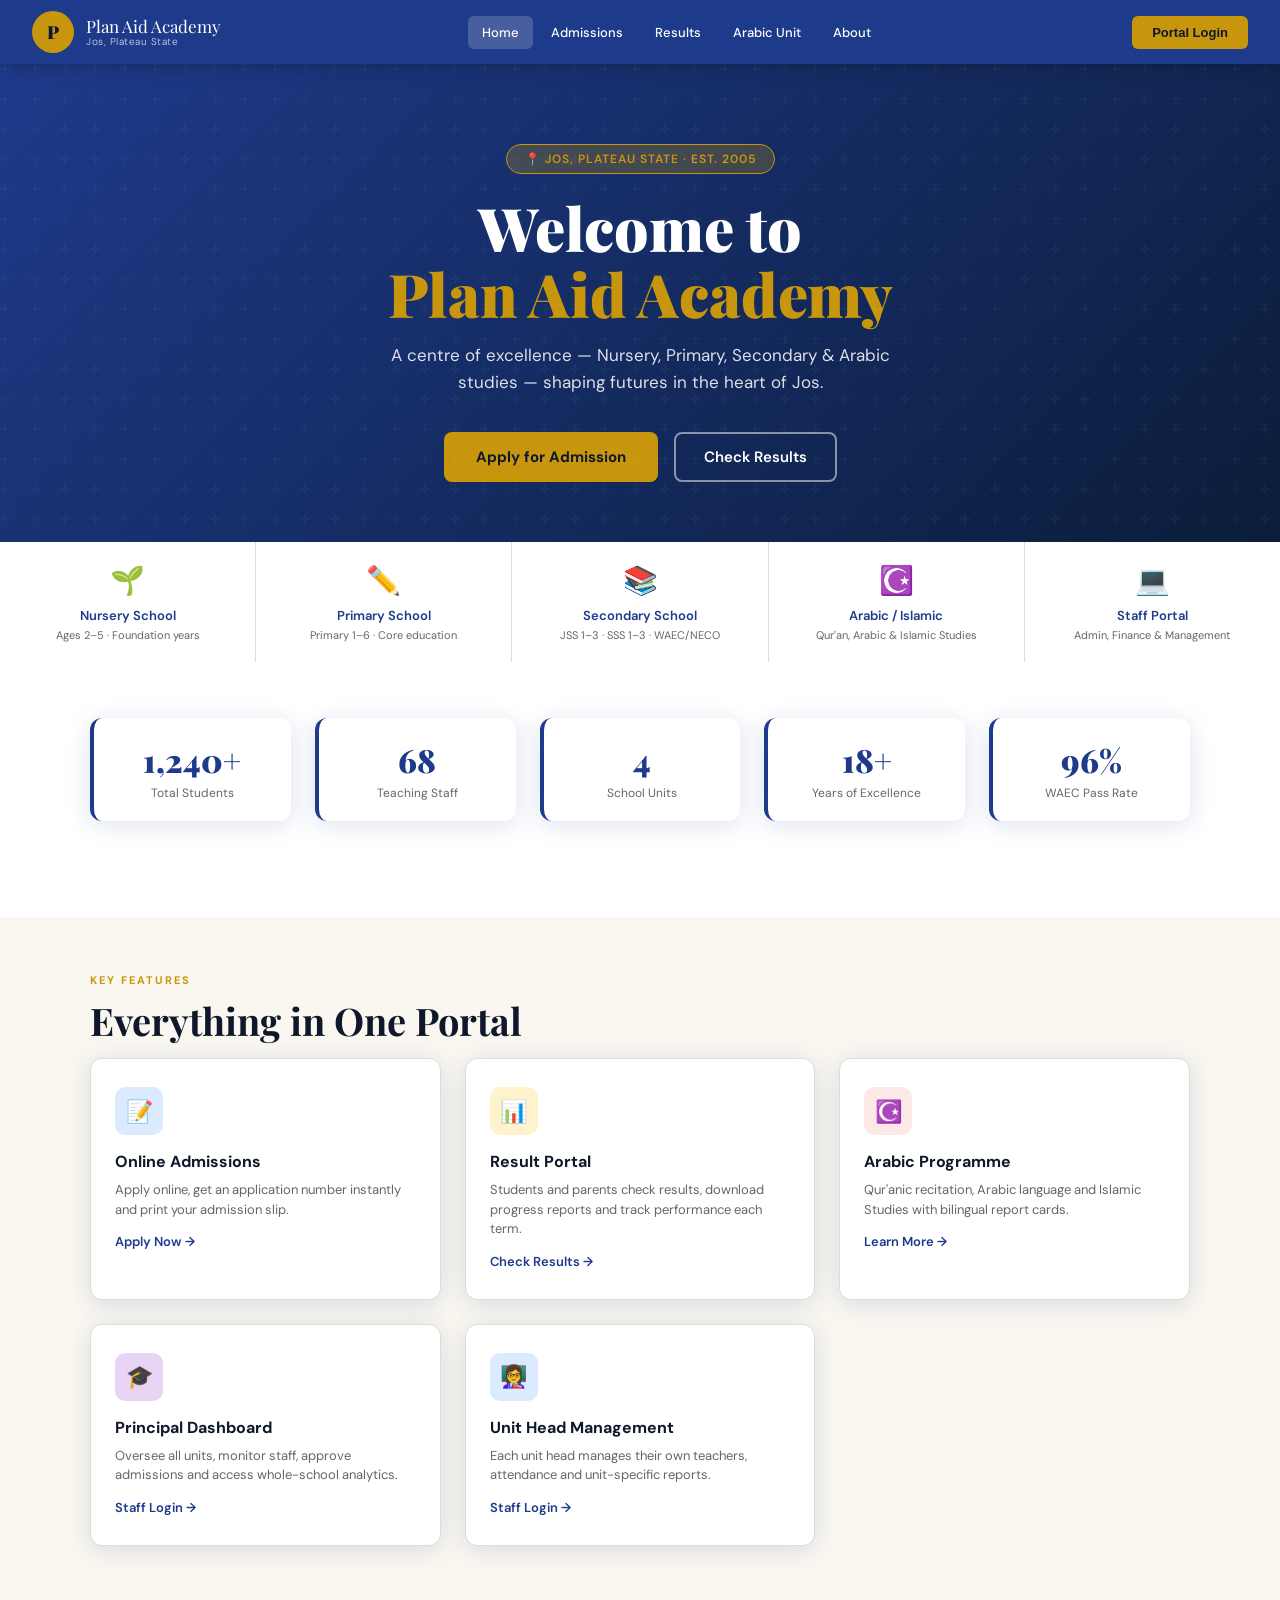
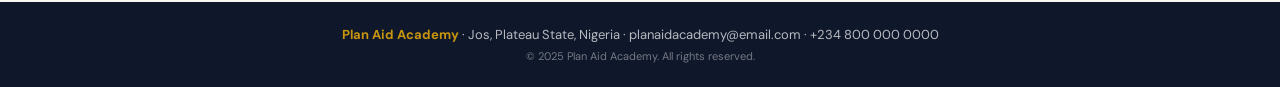
==== index.html @ 55d205e2 "Update green color scheme to navy blue palette and add HTML versions of index and registration pages" ====
<!DOCTYPE html>
<html lang="en">
<head>
<meta charset="UTF-8"/>
<meta name="viewport" content="width=device-width, initial-scale=1.0"/>
<title>Plan Aid Academy - Jos | School Management Portal</title>
<link href="https://fonts.googleapis.com/css2?family=Playfair+Display:wght@700;900&family=DM+Sans:wght@300;400;500;600&family=Amiri:wght@400;700&display=swap" rel="stylesheet"/>
<style>
  :root{--green:#1e3a8a;--gold:#c8960c;--cream:#faf7f0;--dark:#0f172a;--white:#fff;--red:#b03232;--blue:#1a3a5c;--light:#e0e7ff;--border:#d4e0d8;--shadow:0 4px 24px rgba(30,58,138,.15)}
  *{box-sizing:border-box;margin:0;padding:0}
  .hidden{display:none!important}
  body{font-family:'DM Sans',sans-serif;background:var(--cream);color:var(--dark);min-height:100vh}
  .page{display:none;min-height:100vh;animation:fadeIn .35s ease}
  .page.active{display:block}
  @keyframes fadeIn{from{opacity:0;transform:translateY(8px)}to{opacity:1;transform:translateY(0)}}
  nav{background:var(--green);color:#fff;display:flex;align-items:center;justify-content:space-between;padding:0 32px;height:64px;position:sticky;top:0;z-index:100;box-shadow:0 2px 16px rgba(0,0,0,.25)}
  .nav-brand{display:flex;align-items:center;gap:12px;cursor:pointer}
  .nav-logo{width:42px;height:42px;border-radius:50%;background:var(--gold);display:flex;align-items:center;justify-content:center;font-family:'Playfair Display',serif;font-weight:900;font-size:18px;color:var(--dark)}
  .nav-title{font-family:'Playfair Display',serif;font-size:17px;line-height:1.2}
  .nav-title small{display:block;font-family:'DM Sans',sans-serif;font-size:10px;font-weight:300;opacity:.8;letter-spacing:.5px}
  .nav-links{display:flex;gap:4px}
  .nav-links button{background:none;border:none;color:#fff;padding:8px 14px;border-radius:6px;cursor:pointer;font-family:'DM Sans',sans-serif;font-size:13px;font-weight:500;transition:background .2s}
  .nav-links button:hover,.nav-links button.active{background:rgba(255,255,255,.18)}
  .nav-right{display:flex;align-items:center;gap:12px}
  .btn-login{background:var(--gold);color:var(--dark);border:none;padding:9px 20px;border-radius:6px;font-weight:600;font-size:13px;cursor:pointer;transition:opacity .2s}
  .btn-login:hover{opacity:.85}
  .hero{background:linear-gradient(135deg,var(--green) 0%,#0b1d3a 100%);color:#fff;padding:80px 32px 60px;text-align:center;position:relative;overflow:hidden}
  .hero::before{content:'';position:absolute;inset:0;pointer-events:none;background:url("data:image/svg+xml,%3Csvg width='60' height='60' viewBox='0 0 60 60' xmlns='http://www.w3.org/2000/svg'%3E%3Cg fill='none'%3E%3Cg fill='%23ffffff' fill-opacity='0.03'%3E%3Cpath d='M36 34v-4h-2v4h-4v2h4v4h2v-4h4v-2h-4zm0-30V0h-2v4h-4v2h4v4h2V6h4V4h-4zM6 34v-4H4v4H0v2h4v4h2v-4h4v-2H6zM6 4V0H4v4H0v2h4v4h2V6h4V4H6z'/%3E%3C/g%3E%3C/g%3E%3C/svg%3E")}
  .hero-badge{display:inline-block;background:rgba(200,150,12,.25);border:1px solid var(--gold);color:var(--gold);padding:6px 18px;border-radius:20px;font-size:12px;font-weight:600;letter-spacing:1px;text-transform:uppercase;margin-bottom:20px}
  .hero h1{font-family:'Playfair Display',serif;font-size:clamp(32px,5vw,60px);font-weight:900;line-height:1.1;margin-bottom:16px}
  .hero h1 span{color:var(--gold)}
  .hero p{font-size:17px;opacity:.85;max-width:560px;margin:0 auto 36px;line-height:1.6}
  .hero-btns{display:flex;gap:16px;justify-content:center;flex-wrap:wrap}
  .btn-primary{background:var(--gold);color:var(--dark);border:none;padding:14px 32px;border-radius:8px;font-weight:700;font-size:15px;cursor:pointer;transition:all .2s;font-family:'DM Sans',sans-serif}
  .btn-primary:hover{background:#e0a80e;transform:translateY(-2px)}
  .btn-outline{background:transparent;color:#fff;border:2px solid rgba(255,255,255,.5);padding:13px 28px;border-radius:8px;font-weight:600;font-size:15px;cursor:pointer;transition:all .2s;font-family:'DM Sans',sans-serif}
  .btn-outline:hover{border-color:#fff;background:rgba(255,255,255,.1)}
  .units-strip{display:flex;gap:0;overflow-x:auto}
  .unit-card{flex:1;min-width:160px;padding:20px 16px;text-align:center;border-right:1px solid var(--border);cursor:pointer;transition:background .2s;background:#fff}
  .unit-card:last-child{border-right:none}
  .unit-card:hover{background:var(--light)}
  .unit-icon{font-size:28px;margin-bottom:8px}
  .unit-card h4{font-size:13px;font-weight:600;color:var(--green)}
  .unit-card p{font-size:11px;color:#666;margin-top:4px}
  .section{padding:56px 32px}
  .section-alt{background:#fff}
  .container{max-width:1100px;margin:0 auto}
  .section-label{font-size:11px;font-weight:700;letter-spacing:2px;text-transform:uppercase;color:var(--gold);margin-bottom:8px}
  .section-title{font-family:'Playfair Display',serif;font-size:clamp(24px,3.5vw,38px);font-weight:700;color:var(--dark);margin-bottom:12px}
  .section-sub{font-size:15px;color:#555;max-width:560px;line-height:1.6;margin-bottom:36px}
  .cards-grid{display:grid;grid-template-columns:repeat(auto-fill,minmax(260px,1fr));gap:24px}
  .card{background:#fff;border-radius:12px;padding:28px 24px;box-shadow:var(--shadow);border:1px solid var(--border);transition:transform .2s,box-shadow .2s}
  .card:hover{transform:translateY(-4px);box-shadow:0 8px 32px rgba(26,92,56,.18)}
  .card-icon{width:48px;height:48px;border-radius:10px;display:flex;align-items:center;justify-content:center;font-size:22px;margin-bottom:16px}
  .card h3{font-size:16px;font-weight:700;color:var(--dark);margin-bottom:8px}
  .card p{font-size:13px;color:#666;line-height:1.5}
  .card-link{display:inline-block;margin-top:14px;font-size:13px;font-weight:600;color:var(--green);cursor:pointer}
  .card-link:hover{color:var(--gold)}
  .stats-row{display:flex;gap:24px;flex-wrap:wrap;margin-bottom:40px}
  .stat{flex:1;min-width:140px;background:#fff;border-radius:12px;padding:20px;box-shadow:var(--shadow);border-left:4px solid var(--green);text-align:center}
  .stat .val{font-family:'Playfair Display',serif;font-size:32px;font-weight:900;color:var(--green)}
  .stat .lbl{font-size:12px;color:#666;margin-top:4px}
  .form-page{max-width:700px;margin:0 auto;background:#fff;border-radius:16px;padding:40px;box-shadow:var(--shadow)}
  .form-page h2{font-family:'Playfair Display',serif;font-size:26px;margin-bottom:6px;color:var(--dark)}
  .form-page .sub{font-size:14px;color:#666;margin-bottom:28px}
  .form-row{display:grid;grid-template-columns:1fr 1fr;gap:16px;margin-bottom:0}
  .form-group{margin-bottom:16px}
  .form-group label{display:block;font-size:13px;font-weight:600;color:var(--dark);margin-bottom:6px}
  .form-group input,.form-group select,.form-group textarea{width:100%;padding:11px 14px;border:1.5px solid var(--border);border-radius:8px;font-family:'DM Sans',sans-serif;font-size:14px;color:var(--dark);transition:border-color .2s;background:var(--cream)}
  .form-group input:focus,.form-group select:focus,.form-group textarea:focus{outline:none;border-color:var(--green)}
  .form-group textarea{resize:vertical;min-height:90px}
  .btn-submit{width:100%;padding:14px;background:var(--green);color:#fff;border:none;border-radius:8px;font-size:15px;font-weight:700;cursor:pointer;font-family:'DM Sans',sans-serif;transition:background .2s;margin-top:8px}
  .btn-submit:hover{background:#14472b}
  .dash-layout{display:grid;grid-template-columns:220px 1fr;min-height:calc(100vh - 64px)}
  .dash-sidebar{background:var(--dark);color:#fff;padding:24px 0}
  .dash-sidebar .user-info{padding:0 20px 20px;border-bottom:1px solid rgba(255,255,255,.1);margin-bottom:12px}
  .dash-sidebar .user-info .avatar{width:44px;height:44px;border-radius:50%;background:var(--green);display:flex;align-items:center;justify-content:center;font-weight:700;font-size:18px;margin-bottom:10px}
  .dash-sidebar .user-info h4{font-size:14px;font-weight:600}
  .dash-sidebar .user-info span{font-size:12px;color:rgba(255,255,255,.55)}
  .dash-nav a{display:flex;align-items:center;gap:12px;padding:11px 20px;font-size:13px;color:rgba(255,255,255,.7);cursor:pointer;transition:all .2s;border-left:3px solid transparent}
  .dash-nav a:hover,.dash-nav a.active{color:#fff;background:rgba(255,255,255,.07);border-left-color:var(--gold)}
  .dash-nav a .ico{font-size:16px;width:20px;text-align:center}
  .dash-content{padding:32px;background:var(--cream);overflow-y:auto}
  .dash-header{display:flex;align-items:center;justify-content:space-between;margin-bottom:28px}
  .dash-header h2{font-family:'Playfair Display',serif;font-size:24px;color:var(--dark)}
  .dash-cards{display:grid;grid-template-columns:repeat(auto-fill,minmax(200px,1fr));gap:20px;margin-bottom:28px}
  .dash-card{background:#fff;border-radius:12px;padding:20px;box-shadow:var(--shadow);border-bottom:3px solid var(--green)}
  .dash-card .dc-val{font-family:'Playfair Display',serif;font-size:30px;font-weight:900;color:var(--green)}
  .dash-card .dc-lbl{font-size:12px;color:#888;margin-top:4px}
  .dash-card .dc-sub{font-size:12px;color:var(--gold);margin-top:2px;font-weight:600}
  .table-wrap{background:#fff;border-radius:12px;box-shadow:var(--shadow);overflow:hidden;margin-bottom:24px}
  .table-head{padding:16px 20px;display:flex;align-items:center;justify-content:space-between;border-bottom:1px solid var(--border)}
  .table-head h3{font-size:15px;font-weight:700;color:var(--dark)}
  table{width:100%;border-collapse:collapse}
  thead{background:var(--light)}
  th{padding:12px 16px;text-align:left;font-size:12px;font-weight:700;color:var(--green);text-transform:uppercase;letter-spacing:.5px}
  td{padding:12px 16px;font-size:13px;border-bottom:1px solid var(--border);color:var(--dark)}
  tr:last-child td{border-bottom:none}
  tr:hover td{background:#f7fcf9}
  .badge{display:inline-block;padding:3px 10px;border-radius:20px;font-size:11px;font-weight:700;text-transform:uppercase}
  .badge-green{background:#dbeafe;color:#1e3a8a}
  .badge-gold{background:#fef3cd;color:#856404}
  .badge-red{background:#fde8e8;color:#b03232}
  .badge-blue{background:#dbeafe;color:#1e40af}
  .modal-overlay{display:none;position:fixed;inset:0;background:rgba(0,0,0,.55);z-index:200;align-items:center;justify-content:center}
  .modal-overlay.open{display:flex}
  .modal{background:#fff;border-radius:16px;padding:40px;width:90%;max-width:420px;position:relative;box-shadow:0 20px 60px rgba(0,0,0,.3)}
  .modal-wide{max-width:620px}
  .modal-close{position:absolute;top:14px;right:14px;background:none;border:none;font-size:22px;cursor:pointer;color:#888}
  .modal h2{font-family:'Playfair Display',serif;font-size:24px;margin-bottom:6px}
  .modal .sub{font-size:13px;color:#666;margin-bottom:24px}
  .role-tabs{display:flex;gap:8px;flex-wrap:wrap;margin-bottom:20px}
  .role-tab{padding:7px 14px;border:1.5px solid var(--border);border-radius:6px;font-size:12px;font-weight:600;cursor:pointer;transition:all .2s;background:none;font-family:'DM Sans',sans-serif}
  .role-tab.active{background:var(--green);color:#fff;border-color:var(--green)}
  .slip{background:#fff;border:2px solid var(--green);border-radius:12px;padding:32px;max-width:640px;margin:0 auto}
  .slip-header{display:flex;align-items:center;gap:16px;border-bottom:2px solid var(--green);padding-bottom:16px;margin-bottom:20px}
  .slip-logo{width:60px;height:60px;border-radius:50%;background:var(--green);display:flex;align-items:center;justify-content:center;color:#fff;font-family:'Playfair Display',serif;font-weight:900;font-size:22px;flex-shrink:0}
  .slip-school{flex:1}
  .slip-school h2{font-family:'Playfair Display',serif;font-size:20px;color:var(--green)}
  .slip-school p{font-size:12px;color:#666}
  .slip-no{background:var(--green);color:#fff;padding:8px 16px;border-radius:8px;font-size:13px;font-weight:700;white-space:nowrap}
  .slip-row{display:grid;grid-template-columns:1fr 1fr;gap:12px;margin-bottom:12px}
  .slip-field{border:1px solid var(--border);border-radius:6px;padding:10px 14px}
  .slip-field .lbl{font-size:10px;font-weight:700;text-transform:uppercase;color:#888;margin-bottom:2px}
  .slip-field .val{font-size:14px;font-weight:600;color:var(--dark)}
  .slip-footer{border-top:1px solid var(--border);padding-top:16px;margin-top:16px;display:flex;justify-content:space-between;align-items:center;font-size:12px;color:#666;flex-wrap:wrap;gap:10px}
  .btn-print{background:var(--green);color:#fff;border:none;padding:10px 24px;border-radius:8px;font-weight:700;cursor:pointer;font-family:'DM Sans',sans-serif}
  .arabic-text{font-family:'Amiri',serif;direction:rtl;font-size:16px;line-height:1.8;color:var(--dark)}
  .finance-row{display:grid;grid-template-columns:2fr 1fr;gap:24px}
  .chart-box{background:#fff;border-radius:12px;padding:24px;box-shadow:var(--shadow)}
  .chart-box h3{font-size:14px;font-weight:700;margin-bottom:20px;color:var(--dark)}
  .bar-chart{display:flex;align-items:flex-end;gap:8px;height:130px;padding-bottom:24px;position:relative}
  .bar{flex:1;background:var(--green);border-radius:4px 4px 0 0;position:relative;min-width:24px;transition:opacity .2s}
  .bar:hover{opacity:.75}
  .bar .bar-lbl{position:absolute;bottom:-20px;left:50%;transform:translateX(-50%);font-size:10px;color:#888;white-space:nowrap}
  .bar .bar-val{position:absolute;top:-18px;left:50%;transform:translateX(-50%);font-size:9px;font-weight:700;color:var(--green);white-space:nowrap}
  .pie-wrap{display:flex;flex-direction:column;gap:12px}
  .pie-item{display:flex;align-items:center;gap:10px}
  .pie-dot{width:12px;height:12px;border-radius:50%;flex-shrink:0}
  .pie-item span{font-size:13px;color:var(--dark);flex:1}
  .pie-item b{font-size:13px;font-weight:700}
  .alert{padding:14px 18px;border-radius:8px;font-size:13px;margin-bottom:16px;display:flex;align-items:center;gap:10px}
  .alert-success{background:#dbeafe;color:#1e3a8a;border-left:4px solid var(--green)}
  .alert-info{background:#dbeafe;color:#1e40af;border-left:4px solid var(--blue)}
  footer{background:var(--dark);color:rgba(255,255,255,.7);text-align:center;padding:24px 32px;font-size:13px}
  footer strong{color:var(--gold)}
  .hidden{display:none}
  .divider{border:none;border-top:1px solid var(--border);margin:24px 0}
  @media(max-width:768px){nav{padding:0 16px}.nav-links{display:none}.dash-layout{grid-template-columns:1fr}.dash-sidebar{display:none}.form-row{grid-template-columns:1fr}.finance-row{grid-template-columns:1fr}.hero{padding:50px 20px 40px}.section{padding:40px 20px}.slip-row{grid-template-columns:1fr}}
</style>
<script>
  const API_CONFIG = {
    baseUrl: window.location.origin + '/aidstudent/api',
    appName: 'Plan Aid Academy'
  };
</script>
</head>
<body>

<nav>
  <div class="nav-brand" onclick="showPage('home')">
    <div class="nav-logo">P</div>
    <div class="nav-title">Plan Aid Academy<small>Jos, Plateau State</small></div>
  </div>
  <div class="nav-links">
    <button onclick="showPage('home')" id="nav-home" class="active">Home</button>
    <button onclick="showPage('admission')" id="nav-admission">Admissions</button>
    <button onclick="showPage('results')" id="nav-results">Results</button>
    <button onclick="showPage('arabic')" id="nav-arabic">Arabic Unit</button>
    <button onclick="showPage('about')" id="nav-about">About</button>
  </div>
  <div class="nav-right">
    <button class="btn-login" onclick="openModal()">Portal Login</button>
  </div>
</nav>

<!-- LOGIN MODAL -->
<div class="modal-overlay" id="loginModal">
  <div class="modal">
    <button class="modal-close" onclick="closeModal()">✕</button>
    <h2>Portal Login</h2>
    <p class="sub" id="loginHelp">Principal and Head Teacher approve portal access. Staff and students sign in with the generated approval code.</p>
    <div class="role-tabs">
      <button class="role-tab active" onclick="setRole(this,'principal')">Principal</button>
      <button class="role-tab" onclick="setRole(this,'unithead')">Head Teacher</button>
      <button class="role-tab" onclick="setRole(this,'staff')">Staff</button>
      <button class="role-tab" onclick="setRole(this,'student')">Student</button>
    </div>
    <div class="form-group"><label id="loginUsernameLabel">Staff ID / Email</label><input id="loginUsername" type="text" placeholder="e.g. PAA-PRINCIPAL" autocomplete="off"/></div>
    <div class="form-group"><label id="loginSecretLabel">Password</label><input id="loginPassword" type="password" placeholder="Enter password" autocomplete="new-password"/></div>
    <button class="btn-submit" onclick="doLogin()">Sign In</button>
    <div style="text-align:center;margin-top:12px"><button id="showLoginDetailsBtn" type="button" onclick="showRoleLoginDetails()" style="background:none;border:none;color:var(--green);font-size:12px;cursor:pointer;font-family:'DM Sans',sans-serif;text-decoration:underline">Show Principal / Head Teacher Login Details</button></div>

  </div>
</div>
<!-- CREDENTIALS MODAL -->
<div class="modal-overlay" id="credModal">
  <div class="modal">
    <button class="modal-close" onclick="closeCredModal()">✕</button>
    <h2>Generated Login Credentials</h2>
    <p class="sub">Share these credentials securely. Staff and students can only sign in after approval with this generated code.</p>
    <div class="form-group"><label>Name</label><div id="credName" style="font-weight:700;margin-top:6px"></div></div>
    <div class="form-group"><label>Role / Unit</label><div id="credRole" style="margin-top:6px"></div></div>
    <div class="form-group" style="display:flex;align-items:center;gap:10px"><label style="min-width:110px">Username</label><div id="credUsername" style="font-family:monospace"></div><button onclick="copyCred('credUsername')" class="btn-primary" style="padding:6px 10px;font-size:12px">Copy</button></div>
    <div class="form-group" style="display:flex;align-items:center;gap:10px"><label id="credSecretLabel" style="min-width:110px">Approval Code</label><div id="credPassword" style="font-family:monospace"></div><button onclick="copyCred('credPassword')" class="btn-primary" style="padding:6px 10px;font-size:12px">Copy</button></div>
    <div style="text-align:right;margin-top:12px"><button class="btn-submit" onclick="closeCredModal()">Done</button></div>
  </div>
</div>
<!-- ADD STAFF MODAL -->
<div class="modal-overlay" id="addStaffModal">
  <div class="modal modal-wide">
    <button class="modal-close" onclick="closeAddStaffModal()">✕</button>
    <h2>Approve Staff Login</h2>
    <p class="sub">Approve a staff record and generate the portal code they will use to sign in.</p>
    <div class="form-row">
      <div class="form-group"><label>Full Name</label><input id="staffName" type="text" placeholder="e.g. Mr. John Danjuma"/></div>
      <div class="form-group"><label>Role</label>
        <select id="staffRole">
          <option value="">— Select Role —</option>
          <option>Finance Officer</option>
          <option>Teacher</option>
          <option>Head of Secondary</option>
          <option>Head of Primary</option>
          <option>Head of Nursery</option>
          <option>Head of Arabic</option>
          <option>Class Teacher</option>
          <option>Subject Teacher</option>
          <option>Admin Officer</option>
        </select>
      </div>
    </div>
    <div class="form-row">
      <div class="form-group"><label>Unit</label>
        <select id="staffUnit">
          <option value="">— Select Unit —</option>
          <option>Secondary</option>
          <option>Primary</option>
          <option>Nursery</option>
          <option>Arabic</option>
          <option>Administration</option>
        </select>
      </div>
      <div class="form-group"><label>Subject / Department</label><input id="staffSubject" type="text" placeholder="e.g. Chemistry"/></div>
    </div>
    <button class="btn-submit" onclick="addStaffMember()">Approve &amp; Generate Code</button>
  </div>
</div>

<!-- HOME -->
<div class="page active" id="page-home">
  <div class="hero">
    <div class="hero-badge">📍 Jos, Plateau State · Est. 2005</div>
    <h1>Welcome to<br/><span>Plan Aid Academy</span></h1>
    <p>A centre of excellence — Nursery, Primary, Secondary &amp; Arabic studies — shaping futures in the heart of Jos.</p>
    <div class="hero-btns">
      <button class="btn-primary" onclick="showPage('admission')">Apply for Admission</button>
      <button class="btn-outline" onclick="showPage('results')">Check Results</button>
    </div>
  </div>
  <div class="units-strip">
    <div class="unit-card" onclick="showPage('admission')"><div class="unit-icon">🌱</div><h4>Nursery School</h4><p>Ages 2–5 · Foundation years</p></div>
    <div class="unit-card" onclick="showPage('admission')"><div class="unit-icon">✏️</div><h4>Primary School</h4><p>Primary 1–6 · Core education</p></div>
    <div class="unit-card" onclick="showPage('admission')"><div class="unit-icon">📚</div><h4>Secondary School</h4><p>JSS 1–3 · SSS 1–3 · WAEC/NECO</p></div>
    <div class="unit-card" onclick="showPage('arabic')"><div class="unit-icon">☪️</div><h4>Arabic / Islamic</h4><p>Qur'an, Arabic &amp; Islamic Studies</p></div>
    <div class="unit-card" onclick="openModal()"><div class="unit-icon">💻</div><h4>Staff Portal</h4><p>Admin, Finance &amp; Management</p></div>
  </div>
  <div class="section section-alt">
    <div class="container">
      <div class="stats-row">
        <div class="stat"><div class="val">1,240+</div><div class="lbl">Total Students</div></div>
        <div class="stat"><div class="val">68</div><div class="lbl">Teaching Staff</div></div>
        <div class="stat"><div class="val">4</div><div class="lbl">School Units</div></div>
        <div class="stat"><div class="val">18+</div><div class="lbl">Years of Excellence</div></div>
        <div class="stat"><div class="val">96%</div><div class="lbl">WAEC Pass Rate</div></div>
      </div>
    </div>
  </div>
  <div class="section">
    <div class="container">
      <div class="section-label">Key Features</div>
      <div class="section-title">Everything in One Portal</div>
      <div class="cards-grid">
        <div class="card"><div class="card-icon" style="background:#dbeafe">📝</div><h3>Online Admissions</h3><p>Apply online, get an application number instantly and print your admission slip.</p><span class="card-link" onclick="showPage('admission')">Apply Now →</span></div>
        <div class="card"><div class="card-icon" style="background:#fef3cd">📊</div><h3>Result Portal</h3><p>Students and parents check results, download progress reports and track performance each term.</p><span class="card-link" onclick="showPage('results')">Check Results →</span></div>
        <div class="card"><div class="card-icon" style="background:#fde8e8">☪️</div><h3>Arabic Programme</h3><p>Qur'anic recitation, Arabic language and Islamic Studies with bilingual report cards.</p><span class="card-link" onclick="showPage('arabic')">Learn More →</span></div>
        <div class="card"><div class="card-icon" style="background:#e8d5f5">🎓</div><h3>Principal Dashboard</h3><p>Oversee all units, monitor staff, approve admissions and access whole-school analytics.</p><span class="card-link" onclick="openModal()">Staff Login →</span></div>
        <div class="card"><div class="card-icon" style="background:#dbeafe">👩‍🏫</div><h3>Unit Head Management</h3><p>Each unit head manages their own teachers, attendance and unit-specific reports.</p><span class="card-link" onclick="openModal()">Staff Login →</span></div>
      </div>
    </div>
  </div>
  <footer><strong>Plan Aid Academy</strong> · Jos, Plateau State, Nigeria · planaidacademy@email.com · +234 800 000 0000<br/><small style="opacity:.6;font-size:11px;margin-top:6px;display:block">© 2025 Plan Aid Academy. All rights reserved.</small></footer>
</div>

<!-- ADMISSION -->
<div class="page" id="page-admission">
  <div class="section">
    <div class="container">
      <div class="section-label">Enrolment</div>
      <div class="section-title">Admission Application</div>
      <p class="section-sub">Complete the form to apply for a place at Plan Aid Academy. You will receive an application number instantly and can print your admission slip.</p>
      <div id="admissionForm">
        <div class="form-page">
          <h2>Student Admission Form</h2>
          <p class="sub">Plan Aid Academy, Jos · 2025/2026 Academic Session</p>
          <div class="form-group"><label>School Unit Applying For</label>
            <select id="admUnit"><option value="">— Select Unit —</option><option>Nursery School (Creche / Pre-Nursery / Nursery 1-2)</option><option>Primary School (Primary 1 – 6)</option><option>Junior Secondary School (JSS 1 – 3)</option><option>Senior Secondary School (SSS 1 – 3)</option><option>Arabic / Islamic Studies Unit</option></select>
          </div>
          <div class="form-row">
            <div class="form-group"><label>Surname</label><input id="admSurname" type="text" placeholder="Student's surname"/></div>
            <div class="form-group"><label>First Name</label><input id="admFirst" type="text" placeholder="First name"/></div>
          </div>
          <div class="form-row">
            <div class="form-group"><label>Date of Birth</label><input id="admDob" type="date"/></div>
            <div class="form-group"><label>Gender</label><select id="admGender"><option>Male</option><option>Female</option></select></div>
          </div>
          <div class="form-row">
            <div class="form-group"><label>State of Origin</label><input id="admState" type="text" placeholder="e.g. Plateau"/></div>
            <div class="form-group"><label>Religion</label><select id="admReligion"><option>Christianity</option><option>Islam</option><option>Other</option></select></div>
          </div>
          <div class="divider"></div>
          <div class="form-row">
            <div class="form-group"><label>Parent / Guardian Name</label><input id="admParent" type="text" placeholder="Full name"/></div>
            <div class="form-group"><label>Phone Number</label><input id="admPhone" type="tel" placeholder="+234 800 000 0000"/></div>
          </div>
          <div class="form-group"><label>Home Address</label><textarea id="admAddress" placeholder="Street, Area, Jos"></textarea></div>
          <div class="form-row">
            <div class="form-group"><label>Previous School (if any)</label><input id="admPrev" type="text" placeholder="Previous school name"/></div>
            <div class="form-group"><label>Class Last Attended</label><input id="admClass" type="text" placeholder="e.g. Primary 3"/></div>
          </div>
          <button class="btn-submit" onclick="submitAdmission()">Submit Application &amp; Get Admission Number</button>
        </div>
      </div>
      <div id="admissionSlip" class="hidden" style="margin-top:32px">
        <div class="alert alert-success">✅ Application submitted! Print or save your admission slip below.</div>
        <div class="slip">
          <div class="slip-header">
            <div class="slip-logo">P</div>
            <div class="slip-school"><h2>Plan Aid Academy</h2><p>Jos, Plateau State</p><p style="font-size:11px;color:#888">2025/2026 Academic Session – Admission Slip</p></div>
            <div class="slip-no" id="slipNo">PAA-2025-0001</div>
          </div>
          <div class="slip-row">
            <div class="slip-field"><div class="lbl">Full Name</div><div class="val" id="slipName">—</div></div>
            <div class="slip-field"><div class="lbl">Unit Applied</div><div class="val" id="slipUnit">—</div></div>
          </div>
          <div class="slip-row">
            <div class="slip-field"><div class="lbl">Date of Birth</div><div class="val" id="slipDob">—</div></div>
            <div class="slip-field"><div class="lbl">Gender</div><div class="val" id="slipGender">—</div></div>
          </div>
          <div class="slip-row">
            <div class="slip-field"><div class="lbl">Parent / Guardian</div><div class="val" id="slipParent">—</div></div>
            <div class="slip-field"><div class="lbl">Phone</div><div class="val" id="slipPhone">—</div></div>
          </div>
          <div class="slip-footer">
            <div>Application Date: <b id="slipDate"></b></div>
            <div>Status: <span class="badge badge-gold">Pending Review</span></div>
            <button class="btn-print" onclick="window.print()">🖨️ Print Slip</button>
          </div>
        </div>
        <div style="text-align:center;margin-top:20px">
          <button onclick="newApplication()" style="background:none;border:2px solid var(--green);color:var(--green);padding:11px 24px;border-radius:8px;font-weight:600;cursor:pointer;font-family:'DM Sans',sans-serif">Submit Another Application</button>
        </div>
      </div>
    </div>
  </div>
</div>

<!-- RESULTS -->
<div class="page" id="page-results">
  <div class="section">
    <div class="container">
      <div class="section-label">Academic Records</div>
      <div class="section-title">Student Result Portal</div>
      <p class="section-sub">Enter your student ID and select the term to view and print your academic progress report.</p>
      <div class="form-page" style="margin-bottom:28px">
        <h2>Check Results</h2>
        <p class="sub">Enter your admission number to view your report card</p>
        <div class="form-row">
          <div class="form-group"><label>Student ID / Admission Number</label><input id="resId" type="text" placeholder="e.g. PAA-2023-0047"/></div>
          <div class="form-group"><label>Academic Session</label><select><option>2024/2025</option><option>2023/2024</option></select></div>
        </div>
        <div class="form-row">
          <div class="form-group"><label>Term</label><select><option>1st Term</option><option>2nd Term</option><option>3rd Term</option></select></div>
          <div class="form-group"><label>School Unit</label><select><option>Secondary School</option><option>Primary School</option><option>Nursery School</option><option>Arabic Unit</option></select></div>
        </div>
        <button class="btn-submit" onclick="checkResults()">View Result Card</button>
      </div>
      <div id="resultCard" class="hidden">
        <div class="alert alert-info">📄 Showing result for <b>Aisha Mohammed</b> · JSS 2A · 1st Term 2024/2025</div>
        <div class="slip" style="max-width:740px">
          <div class="slip-header">
            <div class="slip-logo">P</div>
            <div class="slip-school"><h2>Plan Aid Academy</h2><p>Student Academic Report Card · 1st Term 2024/2025</p></div>
            <div class="slip-no">JSS 2A</div>
          </div>
          <div class="slip-row" style="grid-template-columns:1fr 1fr 1fr">
            <div class="slip-field"><div class="lbl">Student Name</div><div class="val">Aisha Mohammed</div></div>
            <div class="slip-field"><div class="lbl">Admission No.</div><div class="val">PAA-2023-0047</div></div>
            <div class="slip-field"><div class="lbl">Class</div><div class="val">JSS 2A</div></div>
          </div>
          <div class="table-wrap" style="margin:16px 0">
            <table>
              <thead><tr><th>Subject</th><th>CA (40)</th><th>Exam (60)</th><th>Total</th><th>Grade</th><th>Remark</th></tr></thead>
              <tbody>
                <tr><td>Mathematics</td><td>34</td><td>52</td><td>86</td><td><span class="badge badge-green">A</span></td><td>Excellent</td></tr>
                <tr><td>English Language</td><td>30</td><td>48</td><td>78</td><td><span class="badge badge-green">B</span></td><td>Good</td></tr>
                <tr><td>Basic Science</td><td>32</td><td>50</td><td>82</td><td><span class="badge badge-green">A</span></td><td>Very Good</td></tr>
                <tr><td>Social Studies</td><td>28</td><td>44</td><td>72</td><td><span class="badge badge-gold">C</span></td><td>Average</td></tr>
                <tr><td>Agric Science</td><td>35</td><td>55</td><td>90</td><td><span class="badge badge-green">A</span></td><td>Excellent</td></tr>
                <tr><td>Civic Education</td><td>29</td><td>46</td><td>75</td><td><span class="badge badge-gold">C</span></td><td>Average</td></tr>
                <tr><td>Arabic Language</td><td>38</td><td>57</td><td>95</td><td><span class="badge badge-green">A</span></td><td>Excellent</td></tr>
              </tbody>
            </table>
          </div>
          <div class="slip-row">
            <div class="slip-field"><div class="lbl">Total Score</div><div class="val" style="color:var(--green)">578 / 700</div></div>
            <div class="slip-field"><div class="lbl">Average</div><div class="val" style="color:var(--green)">82.6%</div></div>
            <div class="slip-field"><div class="lbl">Position</div><div class="val">3rd / 42</div></div>
            <div class="slip-field"><div class="lbl">Next Term</div><div class="val">Jan 13, 2025</div></div>
          </div>
          <div style="padding:14px;background:var(--light);border-radius:8px;font-size:13px;margin-top:12px"><b>Class Teacher's Remark:</b> Aisha is a diligent student who has shown remarkable improvement in Mathematics. We encourage her to put in more effort in Social Studies. Keep it up!</div>
          <div class="slip-footer">
            <div>Principal: <b>Mr. Samuel Dung</b></div>
            <div>Class Teacher: <b>Mrs. Fatima Sani</b></div>
            <button class="btn-print" onclick="window.print()">🖨️ Print Report</button>
          </div>
        </div>
      </div>
    </div>
  </div>
</div>


<!-- ARABIC -->
<div class="page" id="page-arabic">
  <div class="hero" style="padding:50px 32px 40px">
    <div class="hero-badge">☪️ Arabic &amp; Islamic Studies Unit</div>
    <h1>Arabic &amp; <span>Islamic Education</span></h1>
    <p>A dedicated programme integrating Qur'anic studies, Arabic language and Islamic knowledge alongside the national curriculum.</p>
  </div>
  <div class="section section-alt">
    <div class="container">
      <div class="cards-grid">
        <div class="card"><div class="card-icon" style="background:#fef3cd;font-size:28px">📖</div><h3>Qur'anic Studies</h3><p class="arabic-text">تحفيظ القرآن الكريم وتجويده</p><p style="margin-top:8px;font-size:13px;color:#666">Hifz (memorisation), Tajweed (recitation) and Tafseer (interpretation) from beginner to advanced.</p></div>
        <div class="card"><div class="card-icon" style="background:#dbeafe;font-size:28px">✍️</div><h3>Arabic Language</h3><p class="arabic-text">اللغة العربية – قراءة وكتابة ومحادثة</p><p style="margin-top:8px;font-size:13px;color:#666">Reading, writing, grammar and spoken Arabic across Foundation, Intermediate and Advanced levels.</p></div>
        <div class="card"><div class="card-icon" style="background:#dbeafe;font-size:28px">🕌</div><h3>Islamic Studies</h3><p class="arabic-text">الفقه والعقيدة والسيرة النبوية</p><p style="margin-top:8px;font-size:13px;color:#666">Fiqh, Aqeedah, Seerah (Prophet's biography) and Islamic ethics integrated into the weekly timetable.</p></div>
        <div class="card"><div class="card-icon" style="background:#fde8e8;font-size:28px">📜</div><h3>Bilingual Reports</h3><p class="arabic-text">كشف الدرجات – عربي وإنجليزي</p><p style="margin-top:8px;font-size:13px;color:#666">Arabic Unit students receive bilingual report cards in both English and Arabic, certified by the Unit Head.</p></div>
      </div>
      <div style="margin-top:32px;text-align:center"><button class="btn-primary" onclick="showPage('admission')">Apply to Arabic Unit</button></div>
    </div>
  </div>
</div>

<!-- ABOUT -->
<div class="page" id="page-about">
  <div class="section">
    <div class="container">
      <div class="section-label">Our School</div>
      <div class="section-title">About Plan Aid Academy</div>
      <p style="font-size:15px;color:#555;line-height:1.8;max-width:760px;margin-bottom:36px">Plan Aid Academy, Jos, is a private co-educational school founded to provide quality, affordable and holistic education to children and youth of Jos, Plateau State. We operate four distinct units — Nursery, Primary, Secondary and Arabic/Islamic Studies — under one administration, ensuring continuity of education from early childhood to senior secondary.</p>
      <div class="cards-grid">
        <div class="card"><div class="card-icon" style="background:#dbeafe">🎯</div><h3>Our Mission</h3><p>To equip every student with academic excellence, sound moral values and the practical skills needed to thrive in a modern, diverse world.</p></div>
        <div class="card"><div class="card-icon" style="background:#fef3cd">👁️</div><h3>Our Vision</h3><p>To be the leading institution of learning in Plateau State, producing well-rounded graduates who serve Nigeria and the global community.</p></div>
        <div class="card"><div class="card-icon" style="background:#dbeafe">📍</div><h3>Location</h3><p>Jos, Plateau State, Nigeria. Easily accessible, in a serene environment conducive to learning and holistic development.</p></div>
        <div class="card"><div class="card-icon" style="background:#fde8e8">📞</div><h3>Contact Us</h3><p>Phone: +234 800 000 0000<br/>Email: planaidacademy@email.com<br/>Office Hours: Mon–Fri, 8am–4pm</p></div>
      </div>
    </div>
  </div>
</div>

<!-- DASHBOARD -->
<div class="page" id="page-dashboard">
  <div class="dash-layout">
    <div class="dash-sidebar">
      <div class="user-info">
        <div class="avatar" id="dashAvatar">P</div>
        <h4 id="dashName">Mr. Samuel Dung</h4>
        <span id="dashRole">Principal</span>
      </div>
      <div class="dash-nav">
        <a class="active" onclick="showDashSection('overview')"><span class="ico">🏠</span> Overview</a>
        <a onclick="showDashSection('students')"><span class="ico">👥</span> Students</a>
        <a onclick="showDashSection('staff')"><span class="ico">👩‍🏫</span> Staff</a>
        <a onclick="showDashSection('admissions')"><span class="ico">📝</span> Admissions</a>
        <a onclick="showDashSection('results')"><span class="ico">📊</span> Results</a>
        <a onclick="showDashSection('finance')"><span class="ico">💰</span> Finance</a>
        <a onclick="showDashSection('timetable')"><span class="ico">📅</span> Timetable</a>
        <a onclick="showDashSection('reports')"><span class="ico">📄</span> Reports</a>
        <a onclick="logOut()"><span class="ico">🚪</span> Log Out</a>
      </div>
    </div>
    <div class="dash-content">
      <div class="dash-header">
        <h2 id="dashSectionTitle">School Overview</h2>
        <span class="badge badge-green" id="dashUnitBadge">All Units</span>
      </div>

      <div id="ds-overview">
        <div class="dash-cards">
          <div class="dash-card"><div class="dc-val">1,240</div><div class="dc-lbl">Total Students</div><div class="dc-sub">All 4 units</div></div>
          <div class="dash-card"><div class="dc-val">68</div><div class="dc-lbl">Teaching Staff</div><div class="dc-sub">Across all units</div></div>
          <div class="dash-card"><div class="dc-val">42</div><div class="dc-lbl">New Admissions</div><div class="dc-sub">2025/2026 session</div></div>
          <div class="dash-card"><div class="dc-val">96%</div><div class="dc-lbl">Attendance Rate</div><div class="dc-sub">This week</div></div>
        </div>
        <div class="table-wrap">
          <div class="table-head"><h3>Unit Overview</h3></div>
          <table>
            <thead><tr><th>Unit</th><th>Head</th><th>Students</th><th>Staff</th><th>Fee Collection</th><th>Status</th></tr></thead>
            <tbody>
              <tr><td>🌱 Nursery School</td><td>Mrs. Grace Longs</td><td>180</td><td>12</td><td>88%</td><td><span class="badge badge-green">Active</span></td></tr>
              <tr><td>✏️ Primary School</td><td>Mr. Elisha Pwol</td><td>420</td><td>22</td><td>81%</td><td><span class="badge badge-green">Active</span></td></tr>
              <tr><td>📚 Secondary School</td><td>Mrs. Amaka Uche</td><td>510</td><td>28</td><td>74%</td><td><span class="badge badge-green">Active</span></td></tr>
              <tr><td>☪️ Arabic Unit</td><td>Mallam Umar Sani</td><td>130</td><td>6</td><td>92%</td><td><span class="badge badge-green">Active</span></td></tr>
            </tbody>
          </table>
        </div>
        <div class="alert alert-info">📢 <b>Reminder:</b> 2nd Term examination timetable should be uploaded by Friday. 3 staff leave requests pending approval.</div>
      </div>

      <div id="ds-students" class="hidden">
        <div class="table-wrap">
          <div class="table-head"><h3>Student Register</h3><button class="btn-primary" style="font-size:12px;padding:7px 14px" onclick="showPage('admission')">+ New Admission</button></div>
          <table>
            <thead><tr><th>Adm. No.</th><th>Name</th><th>Class</th><th>Unit</th><th>Gender</th><th>Fee Status</th></tr></thead>
            <tbody>
              <tr><td>PAA-2023-0047</td><td>Aisha Mohammed</td><td>JSS 2A</td><td>Secondary</td><td>F</td><td><span class="badge badge-green">Paid</span></td></tr>
              <tr><td>PAA-2024-0112</td><td>Ibrahim Hassan</td><td>SSS 2</td><td>Secondary</td><td>M</td><td><span class="badge badge-green">Paid</span></td></tr>
              <tr><td>PAA-2024-0201</td><td>Blessing Musa</td><td>JSS 1A</td><td>Secondary</td><td>F</td><td><span class="badge badge-gold">Part</span></td></tr>
              <tr><td>PAA-2022-0089</td><td>Fatima Yusuf</td><td>Primary 5</td><td>Primary</td><td>F</td><td><span class="badge badge-green">Paid</span></td></tr>
              <tr><td>PAA-2025-0004</td><td>John Dakyen</td><td>Nursery 2</td><td>Nursery</td><td>M</td><td><span class="badge badge-green">Paid</span></td></tr>
              <tr><td>PAA-2024-0315</td><td>Amina Abdullahi</td><td>Arabic Adv.</td><td>Arabic</td><td>F</td><td><span class="badge badge-red">Pending</span></td></tr>
            </tbody>
          </table>
        </div>
        <div id="studentLoginInfoPanel" class="table-wrap" style="margin-top:20px;display:none">
          <div class="table-head" style="background:#f0faf4">
            <h3>🔐 Student Portal Login Info</h3>
            <span class="badge badge-green" style="font-size:11px">Visible to Admin only</span>
          </div>
          <table>
            <thead><tr><th>Name</th><th>Username</th><th>Approval Code</th><th>Approved By</th><th>Action</th></tr></thead>
            <tbody id="studentLoginInfoBody"><tr><td colspan="5" style="text-align:center;color:#888;padding:20px">No student portal accounts generated yet.</td></tr></tbody>
          </table>
        </div>
      </div>

      <div id="ds-staff" class="hidden">
        <div class="table-wrap">
          <div class="table-head"><h3>Staff Directory</h3><button class="btn-primary" style="font-size:12px;padding:7px 14px" onclick="openAddStaff()">+ Add Staff</button></div>
          <table>
            <thead><tr><th>Staff ID</th><th>Name</th><th>Role</th><th>Unit</th><th>Subject</th><th>Status</th></tr></thead>
            <tbody id="staffTableBody">
              <tr><td>PAA-ST-001</td><td>Mrs. Amaka Uche</td><td>Head of Secondary</td><td>Secondary</td><td>English Language</td><td><span class="badge badge-green">Active</span></td></tr>
              <tr><td>PAA-ST-002</td><td>Mr. Elisha Pwol</td><td>Head of Primary</td><td>Primary</td><td>Mathematics</td><td><span class="badge badge-green">Active</span></td></tr>
              <tr><td>PAA-ST-003</td><td>Mrs. Grace Longs</td><td>Head of Nursery</td><td>Nursery</td><td>Early Childhood</td><td><span class="badge badge-green">Active</span></td></tr>
              <tr><td>PAA-ST-004</td><td>Mallam Umar Sani</td><td>Head of Arabic</td><td>Arabic</td><td>Arabic Language</td><td><span class="badge badge-green">Active</span></td></tr>
              <tr><td>PAA-ST-005</td><td>Mrs. Fatima Sani</td><td>Class Teacher</td><td>Secondary</td><td>Biology</td><td><span class="badge badge-green">Active</span></td></tr>
              <tr><td>PAA-ST-006</td><td>Mr. James Lar</td><td>Class Teacher</td><td>Secondary</td><td>Physics</td><td><span class="badge badge-gold">On Leave</span></td></tr>
            </tbody>
          </table>
        </div>
        <div id="staffLoginInfoPanel" class="table-wrap" style="margin-top:20px;display:none">
          <div class="table-head" style="background:#f0faf4">
            <h3>🔐 Staff Portal Login Info</h3>
            <span class="badge badge-green" style="font-size:11px">Visible to Admin only</span>
          </div>
          <table>
            <thead><tr><th>Name</th><th>Role</th><th>Username</th><th>Approval Code</th><th>Approved By</th><th>Action</th></tr></thead>
            <tbody id="staffLoginInfoBody"><tr><td colspan="6" style="text-align:center;color:#888;padding:20px">No staff portal accounts generated yet.</td></tr></tbody>
          </table>
        </div>
      </div>

      <div id="ds-admissions" class="hidden">
        <div class="table-wrap">
          <div class="table-head"><h3>Admission Applications – 2025/2026</h3></div>
          <table>
            <thead><tr><th>App. No.</th><th>Name</th><th>Unit Applied</th><th>Date</th><th>Status</th><th>Action</th></tr></thead>
            <tbody id="admissionsTableBody">
              <tr><td>PAA-2025-0041</td><td>Daniel Gyang</td><td>JSS 1</td><td>12 May 2025</td><td><span class="badge badge-gold">Pending</span></td><td><button onclick="approveApplication('PAA-2025-0041','Daniel Gyang','JSS 1')" style="background:var(--green);color:#fff;border:none;padding:5px 12px;border-radius:5px;font-size:11px;cursor:pointer">Approve</button></td></tr>
              <tr><td>PAA-2025-0042</td><td>Hauwa Suleiman</td><td>Arabic Unit</td><td>13 May 2025</td><td><span class="badge badge-gold">Pending</span></td><td><button onclick="approveApplication('PAA-2025-0042','Hauwa Suleiman','Arabic Unit')" style="background:var(--green);color:#fff;border:none;padding:5px 12px;border-radius:5px;font-size:11px;cursor:pointer">Approve</button></td></tr>
              <tr><td>PAA-2025-0039</td><td>Ruth Pam</td><td>Primary 1</td><td>10 May 2025</td><td><span class="badge badge-green">Approved</span></td><td>—</td></tr>
              <tr><td>PAA-2025-0040</td><td>Ali Musa</td><td>Nursery 1</td><td>11 May 2025</td><td><span class="badge badge-green">Approved</span></td><td>—</td></tr>
            </tbody>
          </table>
        </div>
      </div>

      <div id="ds-results" class="hidden">
        <div class="alert alert-info">📊 Enter results for 1st Term 2024/2025. Deadline: 20th May 2025.</div>
        <div class="table-wrap">
          <div class="table-head"><h3>Result Entry Status by Class</h3></div>
          <table>
            <thead><tr><th>Class</th><th>Teacher</th><th>Students</th><th>Results Entered</th><th>Status</th></tr></thead>
            <tbody>
              <tr><td>SSS 3A</td><td>Mr. James Lar</td><td>38</td><td>38</td><td><span class="badge badge-green">Complete</span></td></tr>
              <tr><td>SSS 2</td><td>Mrs. Amaka Uche</td><td>42</td><td>42</td><td><span class="badge badge-green">Complete</span></td></tr>
              <tr><td>JSS 2A</td><td>Mrs. Fatima Sani</td><td>40</td><td>35</td><td><span class="badge badge-gold">In Progress</span></td></tr>
              <tr><td>JSS 1A</td><td>Mr. Yakubu Ali</td><td>44</td><td>0</td><td><span class="badge badge-red">Not Started</span></td></tr>
              <tr><td>Primary 6</td><td>Mrs. Helen Gom</td><td>36</td><td>36</td><td><span class="badge badge-green">Complete</span></td></tr>
            </tbody>
          </table>
        </div>
      </div>

      <div id="ds-finance" class="hidden">
        <div class="dash-cards">
          <div class="dash-card"><div class="dc-val">₦18.4M</div><div class="dc-lbl">Total Revenue</div></div>
          <div class="dash-card"><div class="dc-val">₦14.1M</div><div class="dc-lbl">Fees Collected</div></div>
          <div class="dash-card"><div class="dc-val">₦4.3M</div><div class="dc-lbl">Outstanding</div></div>
          <div class="dash-card"><div class="dc-val">₦2.1M</div><div class="dc-lbl">Staff Salaries (Oct)</div></div>
        </div>
        <div class="table-wrap">
          <div class="table-head"><h3>Outstanding Fee Defaulters</h3></div>
          <table>
            <thead><tr><th>Student</th><th>Class</th><th>Fee</th><th>Paid</th><th>Balance</th><th>Duration</th></tr></thead>
            <tbody>
              <tr><td>Amina Abdullahi</td><td>Arabic Adv.</td><td>₦25,000</td><td>₦0</td><td>₦25,000</td><td><span class="badge badge-red">6 wks</span></td></tr>
              <tr><td>Blessing Musa</td><td>JSS 1A</td><td>₦45,000</td><td>₦20,000</td><td>₦25,000</td><td><span class="badge badge-gold">3 wks</span></td></tr>
              <tr><td>Peter Nda</td><td>SSS 1</td><td>₦65,000</td><td>₦40,000</td><td>₦25,000</td><td><span class="badge badge-gold">2 wks</span></td></tr>
            </tbody>
          </table>
        </div>
      </div>

      <div id="ds-timetable" class="hidden">
        <div class="alert alert-info">📅 Weekly timetable for JSS 2A — 2024/2025 Session</div>
        <div class="table-wrap">
          <table>
            <thead><tr><th>Time</th><th>Monday</th><th>Tuesday</th><th>Wednesday</th><th>Thursday</th><th>Friday</th></tr></thead>
            <tbody>
              <tr><td>8:00–9:00</td><td>Mathematics</td><td>English</td><td>Basic Science</td><td>Mathematics</td><td>Assembly / Islamiyya</td></tr>
              <tr><td>9:00–10:00</td><td>English</td><td>Social Studies</td><td>Arabic</td><td>Civic Education</td><td>Agric Science</td></tr>
              <tr><td>10:00–10:30</td><td colspan="5" style="text-align:center;color:#888;font-style:italic">— BREAK —</td></tr>
              <tr><td>10:30–11:30</td><td>Basic Science</td><td>Mathematics</td><td>English</td><td>Arabic</td><td>Computer Studies</td></tr>
              <tr><td>11:30–12:30</td><td>Agric Science</td><td>Arabic</td><td>Social Studies</td><td>Basic Science</td><td>Cultural / Creative</td></tr>
              <tr><td>12:30–1:30</td><td colspan="5" style="text-align:center;color:#888;font-style:italic">— LUNCH —</td></tr>
              <tr><td>1:30–2:30</td><td>Civic Education</td><td>Computer</td><td>Mathematics</td><td>English</td><td>Sports / P.E.</td></tr>
            </tbody>
          </table>
        </div>
      </div>

      <div id="ds-reports" class="hidden">
        <div class="cards-grid">
          <div class="card"><div class="card-icon" style="background:#dbeafe">📄</div><h3>End-of-Term Report</h3><p>Generate and print end-of-term academic reports for any class or entire unit.</p><span class="card-link">Generate →</span></div>
          <div class="card"><div class="card-icon" style="background:#fef3cd">💰</div><h3>Finance Report</h3><p>Monthly and termly fee collection, outstanding balances and expense summary.</p><span class="card-link">Download PDF →</span></div>
          <div class="card"><div class="card-icon" style="background:#dbeafe">📊</div><h3>Attendance Report</h3><p>Class-by-class attendance statistics across all units for the selected period.</p><span class="card-link">View Report →</span></div>
          <div class="card"><div class="card-icon" style="background:#fde8e8">👩‍🏫</div><h3>Staff Report</h3><p>Staff performance, leave records, qualifications and unit allocation summary.</p><span class="card-link">View Report →</span></div>
        </div>
      </div>

    </div>
  </div>
</div>

<script>
let currentRole='principal';
let appCounter=42;
let staffCounter=6;
const SUBMITTED_APPS_KEY='paaSubmittedApplications';
let submittedApplications=loadSubmittedApplications();

function loadSubmittedApplications(){
  try{
    const stored=localStorage.getItem(SUBMITTED_APPS_KEY);
    const apps=stored ? JSON.parse(stored) : [];
    if(apps.length>0){
      const maxNum=Math.max(...apps.map(a=>parseInt(a.appNo.split('-').pop())||0));
      if(maxNum>=appCounter) appCounter=maxNum;
    }
    return apps;
  }catch(e){
    return [];
  }
}

function saveSubmittedApplications(){
  localStorage.setItem(SUBMITTED_APPS_KEY, JSON.stringify(submittedApplications));
}

function addApplicationToTable(app){
  const tbody=document.getElementById('admissionsTableBody');
  if(!tbody) return;
  const row=document.createElement('tr');
  row.id='app-row-'+app.appNo;
  const isApproved=app.status==='approved';
  const approveBtn='<button onclick="approveApplication(\x27'+escapeHtml(app.appNo)+'\x27,\x27'+escapeHtml(app.name)+'\x27,\x27'+escapeHtml(app.unit)+'\x27)" style="background:var(--green);color:#fff;border:none;padding:5px 12px;border-radius:5px;font-size:11px;cursor:pointer">Approve</button>';
  row.innerHTML='<td>'+escapeHtml(app.appNo)+'</td>'
    +'<td>'+escapeHtml(app.name)+'</td>'
    +'<td>'+escapeHtml(app.unit)+'</td>'
    +'<td>'+escapeHtml(app.date)+'</td>'
    +'<td><span class="badge '+(isApproved?'badge-green':'badge-gold')+'">'+(isApproved?'Approved':'Pending')+'</span></td>'
    +'<td>'+(isApproved?'<span style="font-weight:700;color:var(--green)">Approved</span>':approveBtn)+'</td>';
  const firstRow=tbody.querySelector('tr');
  if(firstRow){
    tbody.insertBefore(row, firstRow);
  } else {
    tbody.appendChild(row);
  }
}

function renderSavedApplications(){
  submittedApplications.forEach(app=>addApplicationToTable(app));
}
const adminRoles=['principal','unithead'];
const portalRoles={
  principal:{
    username:'PAA-PRINCIPAL',
    secret:'PAA@Principal2026',
    name:'Mr. Samuel Dung',
    roleLabel:'Principal',
    unit:'All Units',
    avatar:'P',
    userType:'admin',
    defaultSection:'overview'
  },
  unithead:{
    username:'PAA-UH-001',
    secret:'PAA@UnitHead2026',
    name:'Head Teacher',
    roleLabel:'Head Teacher',
    unit:'All Units',
    avatar:'H',
    userType:'admin',
    defaultSection:'overview'
  },
  staff:{
    roleLabel:'Staff',
    userType:'staff',
    defaultSection:'overview'
  },
  student:{
    roleLabel:'Student',
    userType:'student',
    defaultSection:'results'
  }
};
const portalAccess={
  admin:['overview','students','staff','admissions','results','finance','timetable','reports'],
  staff:['overview','students','results','timetable','reports'],
  student:['overview','results','finance','timetable']
};
const GENERATED_USERS_KEY='paaGeneratedPortalUsers';
let generatedPortalUsers=loadGeneratedPortalUsers();
let activePortalUserType='admin';
let activeAllowedSections=portalAccess.admin.slice();
let activeUser=null;

function loadGeneratedPortalUsers(){
  try{
    const stored=localStorage.getItem(GENERATED_USERS_KEY);
    return stored ? JSON.parse(stored) : {};
  }catch(e){
    return {};
  }
}

function saveGeneratedPortalUsers(){
  localStorage.setItem(GENERATED_USERS_KEY, JSON.stringify(generatedPortalUsers));
}

function normalizeUsername(username){
  return String(username||'').trim().toUpperCase();
}

function generateApprovalCode(length=8){
  const chars='ABCDEFGHJKLMNPQRSTUVWXYZ23456789';
  let code='';
  for(let i=0;i<length;i++){
    code+=chars[Math.floor(Math.random()*chars.length)];
  }
  return 'PAA-'+code;
}

function getInitials(name){
  const parts=String(name||'').trim().split(/\s+/).filter(Boolean);
  if(parts.length===0) return '?';
  if(parts.length===1) return parts[0].charAt(0).toUpperCase();
  return (parts[0].charAt(0)+parts[parts.length-1].charAt(0)).toUpperCase();
}

function getApproverName(){
  return activeUser ? activeUser.name : (portalRoles[currentRole] ? portalRoles[currentRole].name : 'Approver');
}

function updateLoginInfoTables(){
  const isAdm = (activePortalUserType === 'admin');
  
  const studentPanel = document.getElementById('studentLoginInfoPanel');
  if (studentPanel) {
    if (isAdm) {
      studentPanel.style.display = 'block';
      const body = document.getElementById('studentLoginInfoBody');
      const studentsList = Object.values(generatedPortalUsers).filter(u => u.role === 'student');
      if (studentsList.length === 0) {
        body.innerHTML = '<tr><td colspan="5" style="text-align:center;color:#888;padding:20px">No student portal accounts generated yet.</td></tr>';
      } else {
        body.innerHTML = studentsList.map(u => `
          <tr>
            <td>${escapeHtml(u.name)}</td>
            <td><code>${escapeHtml(u.username)}</code></td>
            <td><code>${escapeHtml(u.approvalCode)}</code></td>
            <td>${escapeHtml(u.approvedBy)}</td>
            <td><button onclick="showCredentialsModal('${escapeHtml(u.username)}', '${escapeHtml(u.approvalCode)}', '${escapeHtml(u.name)}', '${escapeHtml(u.unit)}', '${escapeHtml(u.roleLabel)}')" style="background:var(--green);color:#fff;border:none;padding:4px 8px;border-radius:4px;font-size:11px;cursor:pointer">Show Code</button></td>
          </tr>
        `).join('');
      }
    } else {
      studentPanel.style.display = 'none';
    }
  }

  const staffPanel = document.getElementById('staffLoginInfoPanel');
  if (staffPanel) {
    if (isAdm) {
      staffPanel.style.display = 'block';
      const body = document.getElementById('staffLoginInfoBody');
      const staffList = Object.values(generatedPortalUsers).filter(u => u.role === 'staff');
      if (staffList.length === 0) {
        body.innerHTML = '<tr><td colspan="6" style="text-align:center;color:#888;padding:20px">No staff portal accounts generated yet.</td></tr>';
      } else {
        body.innerHTML = staffList.map(u => `
          <tr>
            <td>${escapeHtml(u.name)}</td>
            <td>${escapeHtml(u.roleLabel)}</td>
            <td><code>${escapeHtml(u.username)}</code></td>
            <td><code>${escapeHtml(u.approvalCode)}</code></td>
            <td>${escapeHtml(u.approvedBy)}</td>
            <td><button onclick="showCredentialsModal('${escapeHtml(u.username)}', '${escapeHtml(u.approvalCode)}', '${escapeHtml(u.name)}', '${escapeHtml(u.unit)}', '${escapeHtml(u.roleLabel)}')" style="background:var(--green);color:#fff;border:none;padding:4px 8px;border-radius:4px;font-size:11px;cursor:pointer">Show Code</button></td>
          </tr>
        `).join('');
      }
    } else {
      staffPanel.style.display = 'none';
    }
  }
}

function registerGeneratedPortalUser(user){
  const key=normalizeUsername(user.username);
  generatedPortalUsers[key]={
    username:user.username,
    approvalCode:user.approvalCode,
    role:user.role,
    userType:user.userType,
    name:user.name,
    roleLabel:user.roleLabel,
    unit:user.unit,
    avatar:user.avatar || getInitials(user.name),
    defaultSection:user.defaultSection || 'overview',
    status:'approved',
    approvedBy:getApproverName(),
    approvedAt:new Date().toISOString()
  };
  saveGeneratedPortalUsers();
  updateLoginInfoTables();
  return generatedPortalUsers[key];
}

function findGeneratedPortalUser(username, role){
  const user=generatedPortalUsers[normalizeUsername(username)];
  if(!user || user.role!==role) return null;
  return user;
}

function showPage(id){
  document.querySelectorAll('.page').forEach(p=>p.classList.remove('active'));
  document.getElementById('page-'+id).classList.add('active');
  document.querySelectorAll('.nav-links button').forEach(b=>b.classList.remove('active'));
  const nb=document.getElementById('nav-'+id);
  if(nb)nb.classList.add('active');
  window.scrollTo(0,0);
}

function openModal(){document.getElementById('loginModal').classList.add('open')}
function closeModal(){document.getElementById('loginModal').classList.remove('open')}
document.getElementById('loginModal').addEventListener('click',function(e){if(e.target===this)closeModal()});
document.getElementById('credModal').addEventListener('click',function(e){if(e.target===this)closeCredModal()});
document.getElementById('addStaffModal').addEventListener('click',function(e){if(e.target===this)closeAddStaffModal()});

function setRole(el,role){
  if(!portalRoles[role]) return;
  document.querySelectorAll('.role-tab').forEach(t=>t.classList.remove('active'));
  el.classList.add('active');
  currentRole=role;
  const usernameLabel=document.getElementById('loginUsernameLabel');
  const secretLabel=document.getElementById('loginSecretLabel');
  const loginHelp=document.getElementById('loginHelp');
  const detailBtn=document.getElementById('showLoginDetailsBtn');
  const usernameInput=document.getElementById('loginUsername');
  const secretInput=document.getElementById('loginPassword');
  const isAdmin=adminRoles.includes(role);

  usernameLabel.textContent=role==='student' ? 'Student ID / Admission No.' : 'Staff ID / Email';
  secretLabel.textContent=isAdmin ? 'Password' : 'Approval Code';
  usernameInput.placeholder=isAdmin ? ('e.g. '+portalRoles[role].username) : (role==='student' ? 'e.g. PAA-2025-0041' : 'e.g. PAA-ST-007');
  secretInput.placeholder=isAdmin ? 'Enter password' : 'Enter generated approval code';
  loginHelp.textContent=isAdmin
    ? 'Use the approved Principal or Head Teacher account to manage portal access.'
    : 'This account can sign in only after the Principal or Head Teacher approves it and shares the generated code.';
  if(detailBtn) detailBtn.textContent=isAdmin ? 'Show Principal / Head Teacher Login Details' : 'Approval code required after approval';
}

function doLogin(){
  const username=document.getElementById('loginUsername').value.trim();
  const secret=document.getElementById('loginPassword').value;
  const roleConfig=portalRoles[currentRole];
  if(!roleConfig){
    alert('Select a valid portal role.');
    return;
  }
  if(!username||!secret){alert('Enter your ID and '+(adminRoles.includes(currentRole)?'password':'approval code')+'.');return;}

  if(adminRoles.includes(currentRole)){
    if(username!==roleConfig.username||secret!==roleConfig.secret){
      alert('Incorrect username or password. Please check your credentials and try again.');
      return;
    }
    startPortalSession({
      username:roleConfig.username,
      name:roleConfig.name,
      role:currentRole,
      roleLabel:roleConfig.roleLabel,
      unit:roleConfig.unit,
      avatar:roleConfig.avatar,
      userType:roleConfig.userType,
      defaultSection:roleConfig.defaultSection
    });
    return;
  }

  const approvedUser=findGeneratedPortalUser(username, currentRole);
  if(!approvedUser || approvedUser.status!=='approved'){
    alert('This '+currentRole+' has not been approved for portal access yet. Ask the Principal or Head Teacher for a generated approval code.');
    return;
  }
  if(secret!==approvedUser.approvalCode){
    alert('Invalid approval code for this '+currentRole+' account.');
    return;
  }
  startPortalSession(approvedUser);
}

function startPortalSession(user){
  closeModal();
  activeUser=user;
  activePortalUserType=user.userType||'admin';
  activeAllowedSections=(portalAccess[activePortalUserType]||portalAccess.admin).slice();
  document.getElementById('dashName').textContent=user.name||'Portal User';
  document.getElementById('dashRole').textContent=user.roleLabel||'Portal User';
  document.getElementById('dashAvatar').textContent=user.avatar||getInitials(user.name);
  document.getElementById('dashUnitBadge').textContent=user.unit||user.roleLabel||'Portal';
  
  localStorage.setItem('userRole', user.role||currentRole);
  localStorage.setItem('userType', activePortalUserType);
  document.getElementById('loginUsername').value='';
  document.getElementById('loginPassword').value='';
  applyPortalAccess();
  showPage('dashboard');
  updateLoginInfoTables();
  showDashSection(user.defaultSection||activeAllowedSections[0]||'overview');
}

function showRoleLoginDetails(){
  if(!adminRoles.includes(currentRole)){
    alert('Staff and student login details are generated only after approval by the Principal or Head Teacher.');
    return;
  }
  const roleCredential=portalRoles[currentRole];
  closeModal();
  showCredentialsModal(roleCredential.username, roleCredential.secret, roleCredential.name, roleCredential.unit, roleCredential.roleLabel, 'Password');
}

function logOut(){
  activePortalUserType='admin';
  activeAllowedSections=portalAccess.admin.slice();
  activeUser=null;
  localStorage.removeItem('userRole');
  localStorage.removeItem('userType');
  showPage('home');
}

function getDashSectionFromLink(link){
  const match=(link.getAttribute('onclick')||'').match(/showDashSection\('([^']+)'\)/);
  return match ? match[1] : null;
}

function applyPortalAccess(){
  document.querySelectorAll('.dash-nav a').forEach(link=>{
    const section=getDashSectionFromLink(link);
    if(!section) return;
    link.style.display=activeAllowedSections.includes(section) ? 'flex' : 'none';
  });
}

function showDashSection(sec){
  if(!activeAllowedSections.includes(sec)){
    sec=activeAllowedSections[0]||'overview';
  }
  document.querySelectorAll('[id^="ds-"]').forEach(d=>d.classList.add('hidden'));
  document.getElementById('ds-'+sec).classList.remove('hidden');
  document.querySelectorAll('.dash-nav a').forEach(a=>a.classList.remove('active'));
  const activeLink=Array.from(document.querySelectorAll('.dash-nav a')).find(a=>getDashSectionFromLink(a)===sec);
  if(activeLink)activeLink.classList.add('active');
  const titles={overview:'School Overview',students:'Student Register',staff:'Staff Management',admissions:'Admissions',results:'Result Management',finance:'Finance Dashboard',timetable:'Timetables',reports:'Reports'};
  const userPrefix=activePortalUserType==='student' ? 'Student ' : (activePortalUserType==='staff' ? 'Staff ' : '');
  document.getElementById('dashSectionTitle').textContent=(sec==='overview' ? userPrefix : '')+(titles[sec]||'');
  updateLoginInfoTables();
}

function submitAdmission(){
  const unit=document.getElementById('admUnit').value;
  const surname=document.getElementById('admSurname').value.trim();
  const first=document.getElementById('admFirst').value.trim();
  const dob=document.getElementById('admDob').value;
  const gender=document.getElementById('admGender').value;
  const parent=document.getElementById('admParent').value.trim();
  const phone=document.getElementById('admPhone').value.trim();
  if(!unit||!surname||!first){alert('Please fill in the unit, surname and first name.');return;}
  appCounter++;
  const appNo='PAA-2025-'+String(appCounter).padStart(4,'0');
  const fullName=(surname+' '+first);
  const unitShort=unit.split('(')[0].trim();
  const dateStr=new Date().toLocaleDateString('en-NG',{day:'numeric',month:'short',year:'numeric'});

  document.getElementById('slipNo').textContent=appNo;
  document.getElementById('slipName').textContent=fullName.toUpperCase();
  document.getElementById('slipUnit').textContent=unitShort;
  document.getElementById('slipDob').textContent=dob||'\u2014';
  document.getElementById('slipGender').textContent=gender;
  document.getElementById('slipParent').textContent=parent||'\u2014';
  document.getElementById('slipPhone').textContent=phone||'\u2014';
  document.getElementById('slipDate').textContent=dateStr;
  document.getElementById('admissionForm').classList.add('hidden');
  document.getElementById('admissionSlip').classList.remove('hidden');

  const app={appNo:appNo, name:fullName, unit:unitShort, date:dateStr, status:'pending', dob:dob, gender:gender, parent:parent, phone:phone};
  submittedApplications.push(app);
  saveSubmittedApplications();
  addApplicationToTable(app);
}

function newApplication(){
  document.getElementById('admissionForm').classList.remove('hidden');
  document.getElementById('admissionSlip').classList.add('hidden');
  document.querySelectorAll('#admissionForm input,#admissionForm textarea').forEach(el=>el.value='');
}

function checkResults(){
  const id=document.getElementById('resId').value.trim();
  if(!id){alert('Please enter your student ID or admission number.');return;}
  document.getElementById('resultCard').classList.remove('hidden');
  document.getElementById('resultCard').scrollIntoView({behavior:'smooth'});
}

function openAddStaff(){document.getElementById('addStaffModal').classList.add('open')}
function closeAddStaffModal(){document.getElementById('addStaffModal').classList.remove('open')}

function escapeHtml(value){
  return String(value).replace(/[&<>"']/g, function(ch){
    return {'&':'&amp;','<':'&lt;','>':'&gt;','"':'&quot;',"'":'&#39;'}[ch];
  });
}

function addStaffMember(){
  if(!activeAllowedSections.includes('staff')){
    alert('Only the Principal or Head Teacher can approve staff portal access.');
    return;
  }
  const name=document.getElementById('staffName').value.trim();
  const role=document.getElementById('staffRole').value;
  const unit=document.getElementById('staffUnit').value;
  const subject=document.getElementById('staffSubject').value.trim()||'General Duties';
  if(!name||!role||!unit){alert('Please complete full name, role and unit.');return;}

  staffCounter++;
  const staffId='PAA-ST-'+String(staffCounter).padStart(3,'0');
  const approvalCode=generateApprovalCode();
  const staffTableBody=document.getElementById('staffTableBody');
  const row=document.createElement('tr');
  row.innerHTML='<td>'+staffId+'</td>'
    +'<td>'+escapeHtml(name)+'</td>'
    +'<td>'+escapeHtml(role)+'</td>'
    +'<td>'+escapeHtml(unit)+'</td>'
    +'<td>'+escapeHtml(subject)+'</td>'
    +'<td><span class="badge badge-green">Approved</span></td>';
  staffTableBody.prepend(row);
  registerGeneratedPortalUser({
    username:staffId,
    approvalCode:approvalCode,
    role:'staff',
    userType:'staff',
    name:name,
    roleLabel:role,
    unit:unit,
    defaultSection:'overview'
  });

  closeAddStaffModal();
  document.getElementById('staffName').value='';
  document.getElementById('staffRole').value='';
  document.getElementById('staffUnit').value='';
  document.getElementById('staffSubject').value='';
  showCredentialsModal(staffId, approvalCode, name, unit, role, 'Approval Code');
}

function approveApplication(appNo, name, unit){
  if(!activeAllowedSections.includes('admissions')){
    alert('Only the Principal or Head Teacher can approve student portal access.');
    return;
  }
  const approvalCode = generateApprovalCode();
  const username = appNo;
  const rows = document.querySelectorAll('#ds-admissions table tbody tr');
  for(let r of rows){
    const cell = r.querySelector('td');
    if(cell && cell.textContent.trim() === appNo){
      const statusSpan = r.querySelector('td:nth-child(5) span');
      if(statusSpan){ statusSpan.className = 'badge badge-green'; statusSpan.textContent = 'Approved'; }
      const actionCell = r.querySelector('td:nth-child(6)');
      if(actionCell){ actionCell.innerHTML = '<span style="font-weight:700;color:var(--green)">Approved</span>'; }
      break;
    }
  }
  const savedApp = submittedApplications.find(a => a.appNo === appNo);
  if(savedApp){
    savedApp.status = 'approved';
    saveSubmittedApplications();
  }
  registerGeneratedPortalUser({
    username:username,
    approvalCode:approvalCode,
    role:'student',
    userType:'student',
    name:name,
    roleLabel:'Student',
    unit:unit,
    defaultSection:'results'
  });
  showCredentialsModal(username, approvalCode, name, unit, 'Student', 'Approval Code');
}

function showCredentialsModal(username, password, name, unit, roleLabel, secretLabel='Approval Code'){
  document.getElementById('credSecretLabel').textContent = secretLabel;
  document.getElementById('credUsername').textContent = username;
  document.getElementById('credPassword').textContent = password;
  document.getElementById('credName').textContent = name;
  document.getElementById('credRole').textContent = roleLabel + ' / ' + unit;
  document.getElementById('credModal').classList.add('open');
}

function closeCredModal(){ document.getElementById('credModal').classList.remove('open'); }

function copyCred(id){
  const text = document.getElementById(id).textContent || '';
  if(!navigator.clipboard){ alert('Copy the text: ' + text); return; }
  navigator.clipboard.writeText(text).then(()=>{ alert('Copied to clipboard'); }, ()=>{ alert('Unable to copy'); });
}

renderSavedApplications();
</script>
</body>
</html>
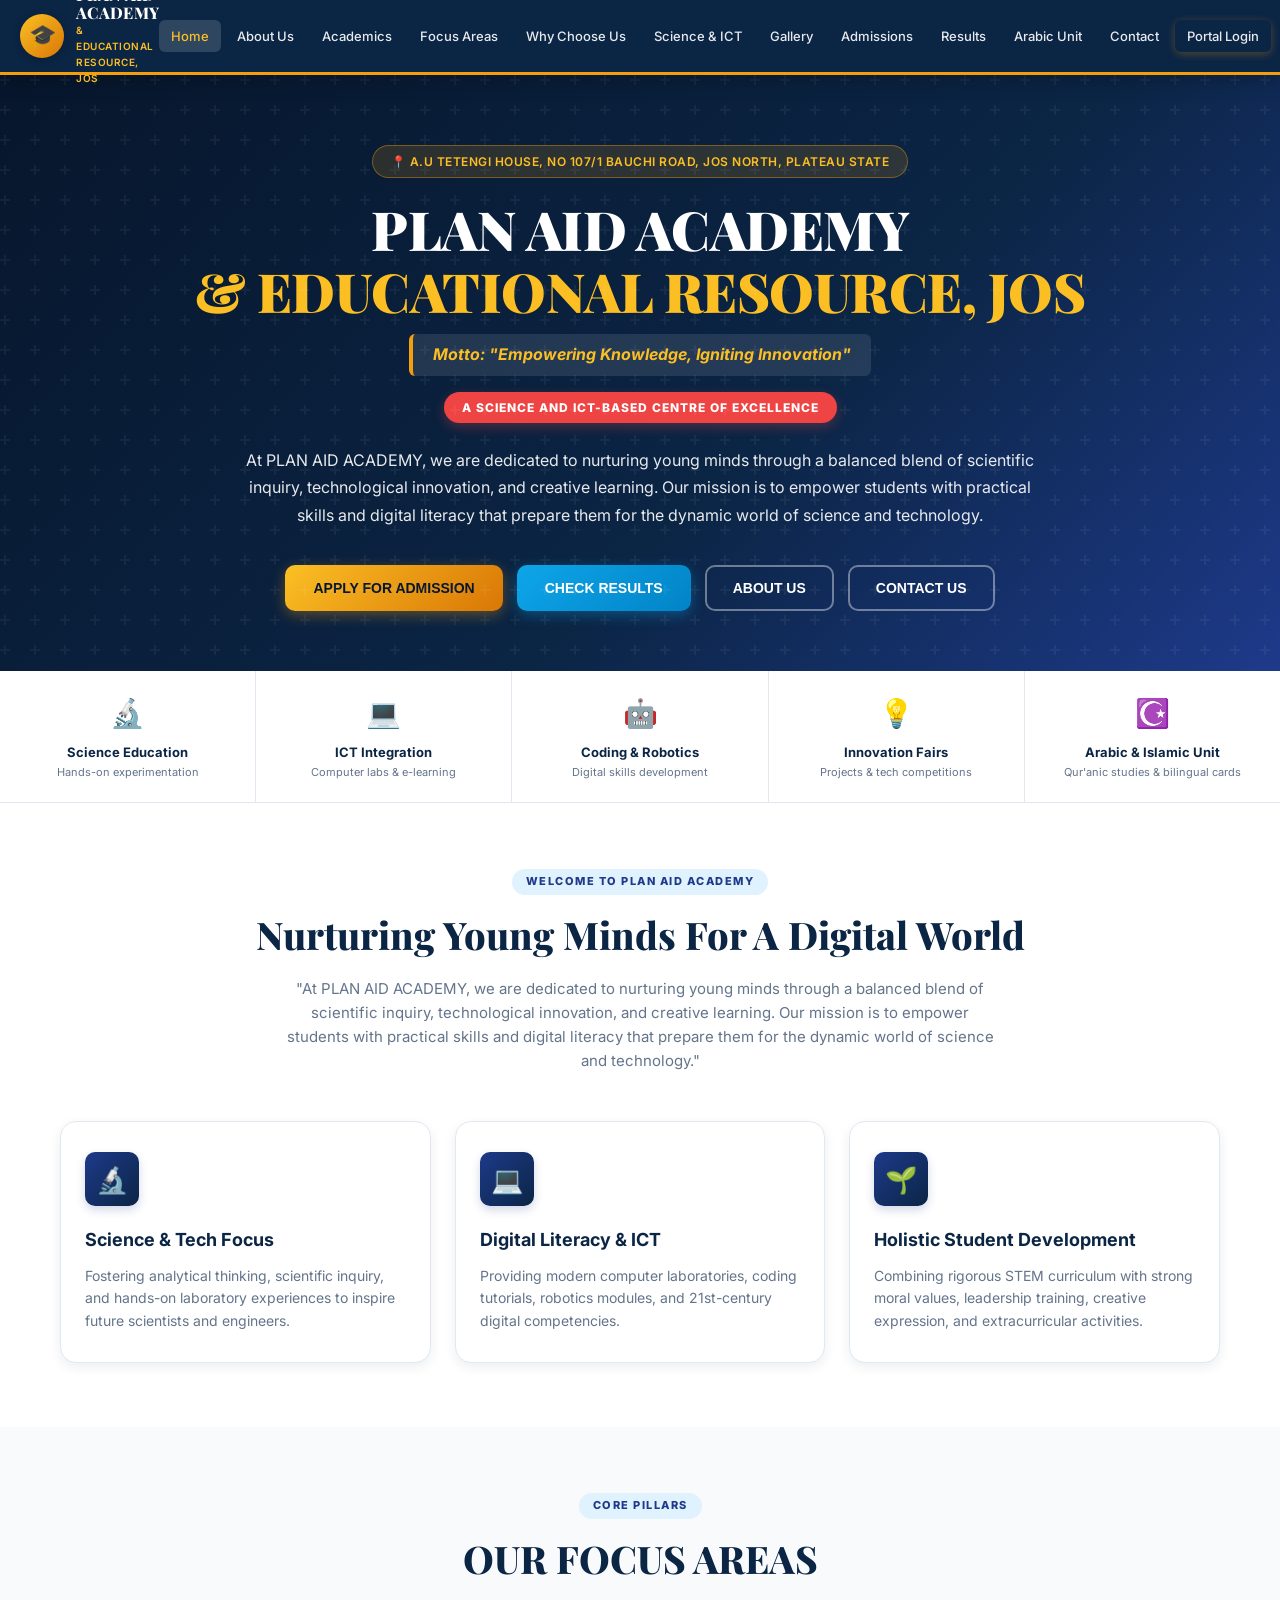
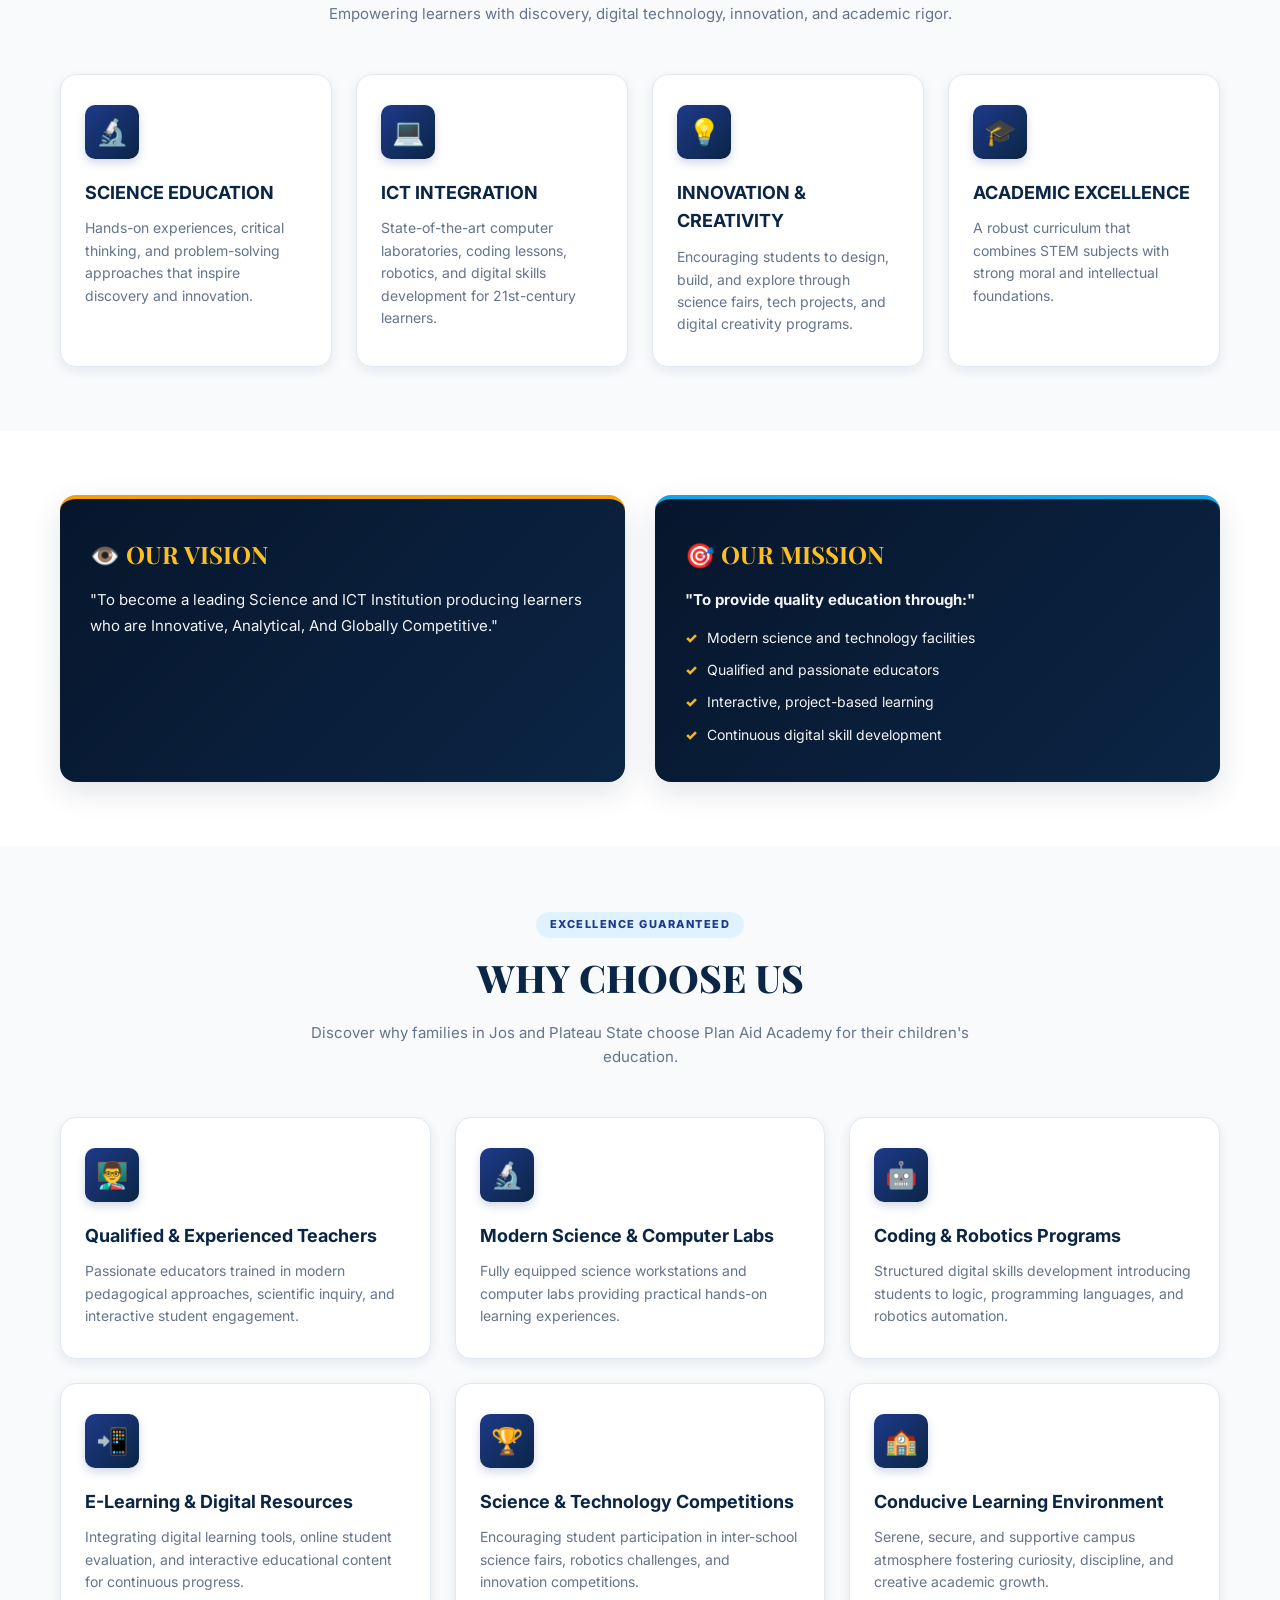
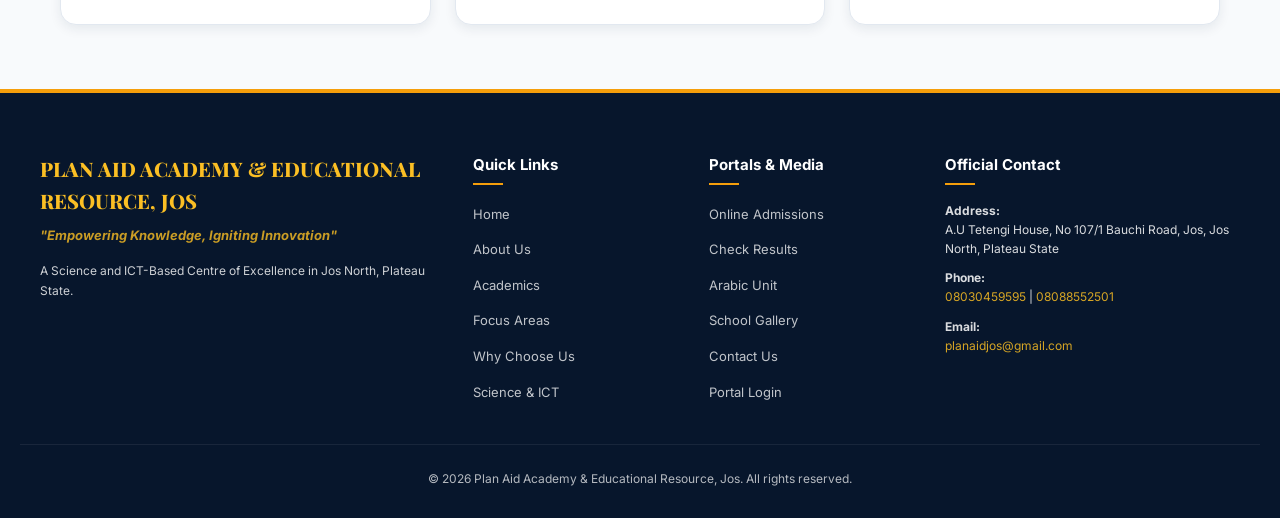
==== commit cac2d9c4: "Update public website with official signboard identity, vision, mission, motto, focus areas, gallery" ====
--- a/index.html
+++ b/index.html
@@ -3,183 +3,383 @@
 <head>
 <meta charset="UTF-8"/>
 <meta name="viewport" content="width=device-width, initial-scale=1.0"/>
-<title>Plan Aid Academy - Jos | School Management Portal</title>
-<link href="https://fonts.googleapis.com/css2?family=Playfair+Display:wght@700;900&family=DM+Sans:wght@300;400;500;600&family=Amiri:wght@400;700&display=swap" rel="stylesheet"/>
+<title>Plan Aid Academy & Educational Resource, Jos | Science & ICT Education</title>
+<meta name="description" content="Plan Aid Academy & Educational Resource, Jos — a Science and ICT-based centre of excellence focused on academic excellence, innovation, creativity, technology and practical learning."/>
+<link rel="preconnect" href="https://fonts.googleapis.com">
+<link href="https://fonts.googleapis.com/css2?family=Playfair+Display:wght@700;800;900&family=Inter:wght@300;400;500;600;700;800&family=Amiri:wght@400;700&display=swap" rel="stylesheet"/>
 <style>
-  :root{--green:#1e3a8a;--gold:#c8960c;--cream:#faf7f0;--dark:#0f172a;--white:#fff;--red:#b03232;--blue:#1a3a5c;--light:#e0e7ff;--border:#d4e0d8;--shadow:0 4px 24px rgba(30,58,138,.15)}
-  *{box-sizing:border-box;margin:0;padding:0}
-  .hidden{display:none!important}
-  body{font-family:'DM Sans',sans-serif;background:var(--cream);color:var(--dark);min-height:100vh}
-  .page{display:none;min-height:100vh;animation:fadeIn .35s ease}
-  .page.active{display:block}
-  @keyframes fadeIn{from{opacity:0;transform:translateY(8px)}to{opacity:1;transform:translateY(0)}}
-  nav{background:var(--green);color:#fff;display:flex;align-items:center;justify-content:space-between;padding:0 32px;height:64px;position:sticky;top:0;z-index:100;box-shadow:0 2px 16px rgba(0,0,0,.25)}
-  .nav-brand{display:flex;align-items:center;gap:12px;cursor:pointer}
-  .nav-logo{width:42px;height:42px;border-radius:50%;background:var(--gold);display:flex;align-items:center;justify-content:center;font-family:'Playfair Display',serif;font-weight:900;font-size:18px;color:var(--dark)}
-  .nav-title{font-family:'Playfair Display',serif;font-size:17px;line-height:1.2}
-  .nav-title small{display:block;font-family:'DM Sans',sans-serif;font-size:10px;font-weight:300;opacity:.8;letter-spacing:.5px}
-  .nav-links{display:flex;gap:4px}
-  .nav-links button{background:none;border:none;color:#fff;padding:8px 14px;border-radius:6px;cursor:pointer;font-family:'DM Sans',sans-serif;font-size:13px;font-weight:500;transition:background .2s}
-  .nav-links button:hover,.nav-links button.active{background:rgba(255,255,255,.18)}
-  .nav-right{display:flex;align-items:center;gap:12px}
-  .btn-login{background:var(--gold);color:var(--dark);border:none;padding:9px 20px;border-radius:6px;font-weight:600;font-size:13px;cursor:pointer;transition:opacity .2s}
-  .btn-login:hover{opacity:.85}
-  .hero{background:linear-gradient(135deg,var(--green) 0%,#0b1d3a 100%);color:#fff;padding:80px 32px 60px;text-align:center;position:relative;overflow:hidden}
-  .hero::before{content:'';position:absolute;inset:0;pointer-events:none;background:url("data:image/svg+xml,%3Csvg width='60' height='60' viewBox='0 0 60 60' xmlns='http://www.w3.org/2000/svg'%3E%3Cg fill='none'%3E%3Cg fill='%23ffffff' fill-opacity='0.03'%3E%3Cpath d='M36 34v-4h-2v4h-4v2h4v4h2v-4h4v-2h-4zm0-30V0h-2v4h-4v2h4v4h2V6h4V4h-4zM6 34v-4H4v4H0v2h4v4h2v-4h4v-2H6zM6 4V0H4v4H0v2h4v4h2V6h4V4H6z'/%3E%3C/g%3E%3C/g%3E%3C/svg%3E")}
-  .hero-badge{display:inline-block;background:rgba(200,150,12,.25);border:1px solid var(--gold);color:var(--gold);padding:6px 18px;border-radius:20px;font-size:12px;font-weight:600;letter-spacing:1px;text-transform:uppercase;margin-bottom:20px}
-  .hero h1{font-family:'Playfair Display',serif;font-size:clamp(32px,5vw,60px);font-weight:900;line-height:1.1;margin-bottom:16px}
-  .hero h1 span{color:var(--gold)}
-  .hero p{font-size:17px;opacity:.85;max-width:560px;margin:0 auto 36px;line-height:1.6}
-  .hero-btns{display:flex;gap:16px;justify-content:center;flex-wrap:wrap}
-  .btn-primary{background:var(--gold);color:var(--dark);border:none;padding:14px 32px;border-radius:8px;font-weight:700;font-size:15px;cursor:pointer;transition:all .2s;font-family:'DM Sans',sans-serif}
-  .btn-primary:hover{background:#e0a80e;transform:translateY(-2px)}
-  .btn-outline{background:transparent;color:#fff;border:2px solid rgba(255,255,255,.5);padding:13px 28px;border-radius:8px;font-weight:600;font-size:15px;cursor:pointer;transition:all .2s;font-family:'DM Sans',sans-serif}
-  .btn-outline:hover{border-color:#fff;background:rgba(255,255,255,.1)}
-  .units-strip{display:flex;gap:0;overflow-x:auto}
-  .unit-card{flex:1;min-width:160px;padding:20px 16px;text-align:center;border-right:1px solid var(--border);cursor:pointer;transition:background .2s;background:#fff}
-  .unit-card:last-child{border-right:none}
-  .unit-card:hover{background:var(--light)}
-  .unit-icon{font-size:28px;margin-bottom:8px}
-  .unit-card h4{font-size:13px;font-weight:600;color:var(--green)}
-  .unit-card p{font-size:11px;color:#666;margin-top:4px}
-  .section{padding:56px 32px}
-  .section-alt{background:#fff}
-  .container{max-width:1100px;margin:0 auto}
-  .section-label{font-size:11px;font-weight:700;letter-spacing:2px;text-transform:uppercase;color:var(--gold);margin-bottom:8px}
-  .section-title{font-family:'Playfair Display',serif;font-size:clamp(24px,3.5vw,38px);font-weight:700;color:var(--dark);margin-bottom:12px}
-  .section-sub{font-size:15px;color:#555;max-width:560px;line-height:1.6;margin-bottom:36px}
-  .cards-grid{display:grid;grid-template-columns:repeat(auto-fill,minmax(260px,1fr));gap:24px}
-  .card{background:#fff;border-radius:12px;padding:28px 24px;box-shadow:var(--shadow);border:1px solid var(--border);transition:transform .2s,box-shadow .2s}
-  .card:hover{transform:translateY(-4px);box-shadow:0 8px 32px rgba(26,92,56,.18)}
-  .card-icon{width:48px;height:48px;border-radius:10px;display:flex;align-items:center;justify-content:center;font-size:22px;margin-bottom:16px}
-  .card h3{font-size:16px;font-weight:700;color:var(--dark);margin-bottom:8px}
-  .card p{font-size:13px;color:#666;line-height:1.5}
-  .card-link{display:inline-block;margin-top:14px;font-size:13px;font-weight:600;color:var(--green);cursor:pointer}
-  .card-link:hover{color:var(--gold)}
-  .stats-row{display:flex;gap:24px;flex-wrap:wrap;margin-bottom:40px}
-  .stat{flex:1;min-width:140px;background:#fff;border-radius:12px;padding:20px;box-shadow:var(--shadow);border-left:4px solid var(--green);text-align:center}
-  .stat .val{font-family:'Playfair Display',serif;font-size:32px;font-weight:900;color:var(--green)}
-  .stat .lbl{font-size:12px;color:#666;margin-top:4px}
-  .form-page{max-width:700px;margin:0 auto;background:#fff;border-radius:16px;padding:40px;box-shadow:var(--shadow)}
-  .form-page h2{font-family:'Playfair Display',serif;font-size:26px;margin-bottom:6px;color:var(--dark)}
-  .form-page .sub{font-size:14px;color:#666;margin-bottom:28px}
-  .form-row{display:grid;grid-template-columns:1fr 1fr;gap:16px;margin-bottom:0}
-  .form-group{margin-bottom:16px}
-  .form-group label{display:block;font-size:13px;font-weight:600;color:var(--dark);margin-bottom:6px}
-  .form-group input,.form-group select,.form-group textarea{width:100%;padding:11px 14px;border:1.5px solid var(--border);border-radius:8px;font-family:'DM Sans',sans-serif;font-size:14px;color:var(--dark);transition:border-color .2s;background:var(--cream)}
-  .form-group input:focus,.form-group select:focus,.form-group textarea:focus{outline:none;border-color:var(--green)}
-  .form-group textarea{resize:vertical;min-height:90px}
-  .btn-submit{width:100%;padding:14px;background:var(--green);color:#fff;border:none;border-radius:8px;font-size:15px;font-weight:700;cursor:pointer;font-family:'DM Sans',sans-serif;transition:background .2s;margin-top:8px}
-  .btn-submit:hover{background:#14472b}
-  .dash-layout{display:grid;grid-template-columns:220px 1fr;min-height:calc(100vh - 64px)}
-  .dash-sidebar{background:var(--dark);color:#fff;padding:24px 0}
-  .dash-sidebar .user-info{padding:0 20px 20px;border-bottom:1px solid rgba(255,255,255,.1);margin-bottom:12px}
-  .dash-sidebar .user-info .avatar{width:44px;height:44px;border-radius:50%;background:var(--green);display:flex;align-items:center;justify-content:center;font-weight:700;font-size:18px;margin-bottom:10px}
-  .dash-sidebar .user-info h4{font-size:14px;font-weight:600}
-  .dash-sidebar .user-info span{font-size:12px;color:rgba(255,255,255,.55)}
-  .dash-nav a{display:flex;align-items:center;gap:12px;padding:11px 20px;font-size:13px;color:rgba(255,255,255,.7);cursor:pointer;transition:all .2s;border-left:3px solid transparent}
-  .dash-nav a:hover,.dash-nav a.active{color:#fff;background:rgba(255,255,255,.07);border-left-color:var(--gold)}
-  .dash-nav a .ico{font-size:16px;width:20px;text-align:center}
-  .dash-content{padding:32px;background:var(--cream);overflow-y:auto}
-  .dash-header{display:flex;align-items:center;justify-content:space-between;margin-bottom:28px}
-  .dash-header h2{font-family:'Playfair Display',serif;font-size:24px;color:var(--dark)}
-  .dash-cards{display:grid;grid-template-columns:repeat(auto-fill,minmax(200px,1fr));gap:20px;margin-bottom:28px}
-  .dash-card{background:#fff;border-radius:12px;padding:20px;box-shadow:var(--shadow);border-bottom:3px solid var(--green)}
-  .dash-card .dc-val{font-family:'Playfair Display',serif;font-size:30px;font-weight:900;color:var(--green)}
-  .dash-card .dc-lbl{font-size:12px;color:#888;margin-top:4px}
-  .dash-card .dc-sub{font-size:12px;color:var(--gold);margin-top:2px;font-weight:600}
-  .table-wrap{background:#fff;border-radius:12px;box-shadow:var(--shadow);overflow:hidden;margin-bottom:24px}
-  .table-head{padding:16px 20px;display:flex;align-items:center;justify-content:space-between;border-bottom:1px solid var(--border)}
-  .table-head h3{font-size:15px;font-weight:700;color:var(--dark)}
-  table{width:100%;border-collapse:collapse}
-  thead{background:var(--light)}
-  th{padding:12px 16px;text-align:left;font-size:12px;font-weight:700;color:var(--green);text-transform:uppercase;letter-spacing:.5px}
-  td{padding:12px 16px;font-size:13px;border-bottom:1px solid var(--border);color:var(--dark)}
-  tr:last-child td{border-bottom:none}
-  tr:hover td{background:#f7fcf9}
-  .badge{display:inline-block;padding:3px 10px;border-radius:20px;font-size:11px;font-weight:700;text-transform:uppercase}
-  .badge-green{background:#dbeafe;color:#1e3a8a}
-  .badge-gold{background:#fef3cd;color:#856404}
-  .badge-red{background:#fde8e8;color:#b03232}
-  .badge-blue{background:#dbeafe;color:#1e40af}
-  .modal-overlay{display:none;position:fixed;inset:0;background:rgba(0,0,0,.55);z-index:200;align-items:center;justify-content:center}
-  .modal-overlay.open{display:flex}
-  .modal{background:#fff;border-radius:16px;padding:40px;width:90%;max-width:420px;position:relative;box-shadow:0 20px 60px rgba(0,0,0,.3)}
-  .modal-wide{max-width:620px}
-  .modal-close{position:absolute;top:14px;right:14px;background:none;border:none;font-size:22px;cursor:pointer;color:#888}
-  .modal h2{font-family:'Playfair Display',serif;font-size:24px;margin-bottom:6px}
-  .modal .sub{font-size:13px;color:#666;margin-bottom:24px}
-  .role-tabs{display:flex;gap:8px;flex-wrap:wrap;margin-bottom:20px}
-  .role-tab{padding:7px 14px;border:1.5px solid var(--border);border-radius:6px;font-size:12px;font-weight:600;cursor:pointer;transition:all .2s;background:none;font-family:'DM Sans',sans-serif}
-  .role-tab.active{background:var(--green);color:#fff;border-color:var(--green)}
-  .slip{background:#fff;border:2px solid var(--green);border-radius:12px;padding:32px;max-width:640px;margin:0 auto}
-  .slip-header{display:flex;align-items:center;gap:16px;border-bottom:2px solid var(--green);padding-bottom:16px;margin-bottom:20px}
-  .slip-logo{width:60px;height:60px;border-radius:50%;background:var(--green);display:flex;align-items:center;justify-content:center;color:#fff;font-family:'Playfair Display',serif;font-weight:900;font-size:22px;flex-shrink:0}
-  .slip-school{flex:1}
-  .slip-school h2{font-family:'Playfair Display',serif;font-size:20px;color:var(--green)}
-  .slip-school p{font-size:12px;color:#666}
-  .slip-no{background:var(--green);color:#fff;padding:8px 16px;border-radius:8px;font-size:13px;font-weight:700;white-space:nowrap}
-  .slip-row{display:grid;grid-template-columns:1fr 1fr;gap:12px;margin-bottom:12px}
-  .slip-field{border:1px solid var(--border);border-radius:6px;padding:10px 14px}
-  .slip-field .lbl{font-size:10px;font-weight:700;text-transform:uppercase;color:#888;margin-bottom:2px}
-  .slip-field .val{font-size:14px;font-weight:600;color:var(--dark)}
-  .slip-footer{border-top:1px solid var(--border);padding-top:16px;margin-top:16px;display:flex;justify-content:space-between;align-items:center;font-size:12px;color:#666;flex-wrap:wrap;gap:10px}
-  .btn-print{background:var(--green);color:#fff;border:none;padding:10px 24px;border-radius:8px;font-weight:700;cursor:pointer;font-family:'DM Sans',sans-serif}
-  .arabic-text{font-family:'Amiri',serif;direction:rtl;font-size:16px;line-height:1.8;color:var(--dark)}
-  .finance-row{display:grid;grid-template-columns:2fr 1fr;gap:24px}
-  .chart-box{background:#fff;border-radius:12px;padding:24px;box-shadow:var(--shadow)}
-  .chart-box h3{font-size:14px;font-weight:700;margin-bottom:20px;color:var(--dark)}
-  .bar-chart{display:flex;align-items:flex-end;gap:8px;height:130px;padding-bottom:24px;position:relative}
-  .bar{flex:1;background:var(--green);border-radius:4px 4px 0 0;position:relative;min-width:24px;transition:opacity .2s}
-  .bar:hover{opacity:.75}
-  .bar .bar-lbl{position:absolute;bottom:-20px;left:50%;transform:translateX(-50%);font-size:10px;color:#888;white-space:nowrap}
-  .bar .bar-val{position:absolute;top:-18px;left:50%;transform:translateX(-50%);font-size:9px;font-weight:700;color:var(--green);white-space:nowrap}
-  .pie-wrap{display:flex;flex-direction:column;gap:12px}
-  .pie-item{display:flex;align-items:center;gap:10px}
-  .pie-dot{width:12px;height:12px;border-radius:50%;flex-shrink:0}
-  .pie-item span{font-size:13px;color:var(--dark);flex:1}
-  .pie-item b{font-size:13px;font-weight:700}
-  .alert{padding:14px 18px;border-radius:8px;font-size:13px;margin-bottom:16px;display:flex;align-items:center;gap:10px}
-  .alert-success{background:#dbeafe;color:#1e3a8a;border-left:4px solid var(--green)}
-  .alert-info{background:#dbeafe;color:#1e40af;border-left:4px solid var(--blue)}
-  footer{background:var(--dark);color:rgba(255,255,255,.7);text-align:center;padding:24px 32px;font-size:13px}
-  footer strong{color:var(--gold)}
-  .hidden{display:none}
-  .divider{border:none;border-top:1px solid var(--border);margin:24px 0}
-  @media(max-width:768px){nav{padding:0 16px}.nav-links{display:none}.dash-layout{grid-template-columns:1fr}.dash-sidebar{display:none}.form-row{grid-template-columns:1fr}.finance-row{grid-template-columns:1fr}.hero{padding:50px 20px 40px}.section{padding:40px 20px}.slip-row{grid-template-columns:1fr}}
+  :root {
+    --navy: #0b2545;
+    --navy-light: #1e3a8a;
+    --navy-dark: #07162c;
+    --gold: #f59e0b;
+    --gold-light: #fbbf24;
+    --gold-dark: #d97706;
+    --red: #ef4444;
+    --red-dark: #dc2626;
+    --cyan: #0ea5e9;
+    --cyan-light: #e0f2fe;
+    --white: #ffffff;
+    --bg-base: #f8fafc;
+    --bg-card: #ffffff;
+    --dark: #0f172a;
+    --text-muted: #64748b;
+    --border: #e2e8f0;
+    --shadow-sm: 0 1px 3px rgba(0,0,0,0.1);
+    --shadow-md: 0 4px 12px rgba(11,37,69,0.08);
+    --shadow-lg: 0 10px 30px rgba(11,37,69,0.12);
+    --radius-sm: 6px;
+    --radius-md: 10px;
+    --radius-lg: 16px;
+    --radius-full: 9999px;
+  }
+
+  * { box-sizing: border-box; margin: 0; padding: 0; }
+  body { font-family: 'Inter', -apple-system, sans-serif; background: var(--bg-base); color: var(--dark); line-height: 1.6; min-height: 100vh; }
+  .hidden { display: none !important; }
+  .container { max-width: 1200px; margin: 0 auto; padding: 0 20px; }
+
+  /* Smooth animations & page switching */
+  .page { display: none; min-height: 80vh; animation: fadeIn 0.3s ease; }
+  .page.active { display: block; }
+  @keyframes fadeIn { from { opacity: 0; transform: translateY(6px); } to { opacity: 1; transform: translateY(0); } }
+
+  /* Navigation Bar */
+  nav {
+    background: var(--navy);
+    color: var(--white);
+    position: sticky; top: 0; z-index: 1000;
+    box-shadow: 0 4px 20px rgba(0,0,0,0.25);
+    border-bottom: 3px solid var(--gold);
+  }
+  .nav-container {
+    display: flex; align-items: center; justify-content: space-between;
+    height: 72px; padding: 0 20px; max-width: 1280px; margin: 0 auto;
+  }
+  .nav-brand {
+    display: flex; align-items: center; gap: 12px; cursor: pointer; text-decoration: none; color: var(--white);
+  }
+  .nav-logo-icon {
+    width: 44px; height: 44px; border-radius: 50%; background: linear-gradient(135deg, var(--gold-light), var(--gold-dark));
+    display: flex; align-items: center; justify-content: center; font-size: 22px; font-weight: 900; color: var(--navy-dark);
+    box-shadow: 0 2px 8px rgba(0,0,0,0.2); flex-shrink: 0;
+  }
+  .nav-title-box { display: flex; flex-direction: column; }
+  .nav-title-main { font-family: 'Playfair Display', serif; font-size: 16px; font-weight: 800; line-height: 1.15; letter-spacing: 0.3px; color: var(--white); }
+  .nav-title-sub { font-size: 10px; font-weight: 600; color: var(--gold-light); letter-spacing: 0.5px; text-transform: uppercase; }
+
+  .nav-menu { display: flex; align-items: center; gap: 4px; }
+  .nav-menu button {
+    background: transparent; border: none; color: rgba(255,255,255,0.9);
+    padding: 8px 12px; border-radius: var(--radius-sm); font-size: 13px; font-weight: 500;
+    cursor: pointer; transition: all 0.2s; font-family: inherit; white-space: nowrap;
+  }
+  .nav-menu button:hover, .nav-menu button.active { background: rgba(255,255,255,0.15); color: var(--gold-light); }
+  
+  .btn-portal-login {
+    background: linear-gradient(135deg, var(--gold-light) 0%, var(--gold-dark) 100%);
+    color: var(--navy-dark); border: none; padding: 9px 18px; border-radius: var(--radius-sm);
+    font-weight: 700; font-size: 13px; cursor: pointer; transition: all 0.2s;
+    box-shadow: 0 2px 8px rgba(245,158,11,0.3); font-family: inherit; white-space: nowrap;
+  }
+  .btn-portal-login:hover { transform: translateY(-1px); box-shadow: 0 4px 12px rgba(245,158,11,0.4); }
+
+  .mobile-toggle { display: none; background: none; border: none; color: var(--white); font-size: 24px; cursor: pointer; }
+  .mobile-menu {
+    display: none; background: var(--navy-dark); padding: 16px; border-bottom: 2px solid var(--gold);
+    flex-direction: column; gap: 8px;
+  }
+  .mobile-menu.open { display: flex; }
+  .mobile-menu button {
+    background: none; border: none; color: var(--white); padding: 10px 14px; text-align: left;
+    font-size: 14px; font-weight: 500; border-radius: var(--radius-sm); cursor: pointer;
+  }
+  .mobile-menu button.active { background: rgba(255,255,255,0.12); color: var(--gold-light); font-weight: 700; }
+
+  /* Hero Section */
+  .hero-section {
+    background: linear-gradient(135deg, var(--navy-dark) 0%, var(--navy) 60%, #1e3a8a 100%);
+    color: var(--white); padding: 70px 20px 60px; text-align: center; position: relative; overflow: hidden;
+  }
+  .hero-section::before {
+    content: ''; position: absolute; inset: 0; opacity: 0.05; pointer-events: none;
+    background: url("data:image/svg+xml,%3Csvg width='60' height='60' viewBox='0 0 60 60' xmlns='http://www.w3.org/2000/svg'%3E%3Cg fill='%23ffffff'%3E%3Cpath d='M36 34v-4h-2v4h-4v2h4v4h2v-4h4v-2h-4zm0-30V0h-2v4h-4v2h4v4h2V6h4V4h-4zM6 34v-4H4v4H0v2h4v4h2v-4h4v-2H6zM6 4V0H4v4H0v2h4v4h2V6h4V4H6z'/%3E%3C/g%3E%3C/svg%3E");
+  }
+  .hero-badge-location {
+    display: inline-flex; align-items: center; gap: 8px;
+    background: rgba(245,158,11,0.15); border: 1px solid rgba(245,158,11,0.4);
+    color: var(--gold-light); padding: 6px 18px; border-radius: var(--radius-full);
+    font-size: 12px; font-weight: 600; letter-spacing: 0.5px; margin-bottom: 20px; text-transform: uppercase;
+  }
+  .hero-title-main {
+    font-family: 'Playfair Display', serif; font-size: clamp(30px, 5vw, 54px);
+    font-weight: 900; line-height: 1.15; margin-bottom: 12px; letter-spacing: -0.5px;
+  }
+  .hero-title-main span { color: var(--gold-light); }
+  .hero-motto-banner {
+    display: inline-block; background: rgba(255,255,255,0.1); border-left: 4px solid var(--gold);
+    padding: 8px 20px; border-radius: var(--radius-sm); font-size: 16px; font-weight: 700;
+    color: var(--gold-light); margin-bottom: 16px; font-style: italic;
+  }
+  .hero-tagline-badge {
+    display: inline-block; background: var(--red); color: var(--white);
+    padding: 6px 18px; border-radius: var(--radius-full); font-size: 12px; font-weight: 800;
+    letter-spacing: 1px; text-transform: uppercase; margin-bottom: 24px; box-shadow: 0 4px 12px rgba(239,68,68,0.3);
+  }
+  .hero-intro {
+    font-size: 16px; opacity: 0.9; max-width: 800px; margin: 0 auto 36px; line-height: 1.7; font-weight: 400;
+  }
+  .hero-actions { display: flex; gap: 14px; justify-content: center; flex-wrap: wrap; }
+  .btn-hero-primary {
+    background: linear-gradient(135deg, var(--gold-light), var(--gold-dark)); color: var(--navy-dark);
+    border: none; padding: 14px 28px; border-radius: var(--radius-md); font-weight: 800; font-size: 14px;
+    cursor: pointer; transition: all 0.2s; box-shadow: 0 4px 14px rgba(245,158,11,0.35); text-transform: uppercase;
+  }
+  .btn-hero-primary:hover { transform: translateY(-2px); box-shadow: 0 6px 20px rgba(245,158,11,0.5); }
+  
+  .btn-hero-cyan {
+    background: linear-gradient(135deg, var(--cyan), #0284c7); color: var(--white);
+    border: none; padding: 14px 28px; border-radius: var(--radius-md); font-weight: 800; font-size: 14px;
+    cursor: pointer; transition: all 0.2s; box-shadow: 0 4px 14px rgba(14,165,233,0.35); text-transform: uppercase;
+  }
+  .btn-hero-cyan:hover { transform: translateY(-2px); box-shadow: 0 6px 20px rgba(14,165,233,0.5); }
+
+  .btn-hero-outline {
+    background: transparent; color: var(--white); border: 2px solid rgba(255,255,255,0.4);
+    padding: 13px 26px; border-radius: var(--radius-md); font-weight: 700; font-size: 14px;
+    cursor: pointer; transition: all 0.2s; text-transform: uppercase;
+  }
+  .btn-hero-outline:hover { border-color: var(--white); background: rgba(255,255,255,0.1); }
+
+  /* Features Strip */
+  .features-strip { background: var(--white); border-bottom: 1px solid var(--border); box-shadow: var(--shadow-sm); }
+  .features-strip-inner { display: flex; overflow-x: auto; scrollbar-width: none; }
+  .feature-strip-card {
+    flex: 1; min-width: 180px; padding: 20px 16px; text-align: center;
+    border-right: 1px solid var(--border); cursor: pointer; transition: background 0.2s;
+  }
+  .feature-strip-card:last-child { border-right: none; }
+  .feature-strip-card:hover { background: var(--cyan-light); }
+  .feature-strip-icon { font-size: 28px; margin-bottom: 6px; }
+  .feature-strip-title { font-size: 13px; font-weight: 700; color: var(--navy); }
+  .feature-strip-desc { font-size: 11px; color: var(--text-muted); margin-top: 2px; }
+
+  /* Sections & Cards */
+  .section-padding { padding: 64px 0; }
+  .section-alt { background: var(--white); }
+  .section-header { text-align: center; margin-bottom: 48px; }
+  .section-badge {
+    display: inline-block; font-size: 11px; font-weight: 800; letter-spacing: 1.5px;
+    text-transform: uppercase; color: var(--navy-light); background: var(--cyan-light);
+    padding: 4px 14px; border-radius: var(--radius-full); margin-bottom: 10px;
+  }
+  .section-title { font-family: 'Playfair Display', serif; font-size: clamp(26px, 3.5vw, 38px); font-weight: 800; color: var(--navy); margin-bottom: 12px; }
+  .section-subtitle { font-size: 15px; color: var(--text-muted); max-width: 720px; margin: 0 auto; line-height: 1.6; }
+
+  /* Grid Layouts */
+  .grid-2 { display: grid; grid-template-columns: repeat(2, 1fr); gap: 30px; }
+  .grid-3 { display: grid; grid-template-columns: repeat(3, 1fr); gap: 24px; }
+  .grid-4 { display: grid; grid-template-columns: repeat(4, 1fr); gap: 24px; }
+  @media (max-width: 992px) { .grid-4 { grid-template-columns: repeat(2, 1fr); } .grid-3 { grid-template-columns: repeat(2, 1fr); } }
+  @media (max-width: 640px) { .grid-4, .grid-3, .grid-2 { grid-template-columns: 1fr; } }
+
+  /* Cards */
+  .card-box {
+    background: var(--white); border-radius: var(--radius-lg); padding: 30px 24px;
+    border: 1px solid var(--border); box-shadow: var(--shadow-md); transition: all 0.25s; position: relative;
+  }
+  .card-box:hover { transform: translateY(-4px); box-shadow: var(--shadow-lg); border-color: var(--cyan); }
+  .card-icon-wrap {
+    width: 54px; height: 54px; border-radius: var(--radius-md); background: linear-gradient(135deg, var(--navy-light), var(--navy));
+    color: var(--gold-light); display: flex; align-items: center; justify-content: center; font-size: 26px; margin-bottom: 20px;
+    box-shadow: 0 4px 10px rgba(30,58,138,0.2);
+  }
+  .card-title { font-size: 18px; font-weight: 700; color: var(--navy); margin-bottom: 10px; }
+  .card-desc { font-size: 14px; color: var(--text-muted); line-height: 1.6; }
+
+  /* Vision & Mission Cards */
+  .vm-card {
+    background: linear-gradient(135deg, var(--navy-dark) 0%, var(--navy) 100%);
+    color: var(--white); border-radius: var(--radius-lg); padding: 36px 30px; border-top: 4px solid var(--gold);
+    box-shadow: var(--shadow-lg);
+  }
+  .vm-card h3 { font-family: 'Playfair Display', serif; font-size: 24px; color: var(--gold-light); margin-bottom: 14px; display: flex; align-items: center; gap: 10px; }
+  .vm-card p { font-size: 15px; line-height: 1.7; opacity: 0.95; }
+  .vm-list { list-style: none; margin-top: 14px; display: flex; flex-direction: column; gap: 10px; }
+  .vm-list li { display: flex; align-items: flex-start; gap: 10px; font-size: 14px; opacity: 0.95; }
+  .vm-list li::before { content: '✓'; color: var(--gold-light); font-weight: 900; }
+
+  /* Gallery Grid & Modal */
+  .gallery-nav { display: flex; justify-content: center; gap: 8px; flex-wrap: wrap; margin-bottom: 30px; }
+  .gallery-filter-btn {
+    background: var(--white); border: 1px solid var(--border); padding: 8px 16px; border-radius: var(--radius-full);
+    font-size: 13px; font-weight: 600; color: var(--dark); cursor: pointer; transition: all 0.2s;
+  }
+  .gallery-filter-btn.active, .gallery-filter-btn:hover { background: var(--navy); color: var(--white); border-color: var(--navy); }
+
+  .gallery-card {
+    background: var(--white); border-radius: var(--radius-md); overflow: hidden; border: 1px solid var(--border);
+    box-shadow: var(--shadow-sm); transition: all 0.25s;
+  }
+  .gallery-card:hover { transform: translateY(-4px); box-shadow: var(--shadow-md); }
+  .gallery-img-placeholder {
+    height: 180px; background: linear-gradient(135deg, #1e293b 0%, #0f172a 100%);
+    display: flex; flex-direction: column; align-items: center; justify-content: center; color: var(--white);
+    padding: 20px; text-align: center; position: relative;
+  }
+  .gallery-tag { position: absolute; top: 12px; right: 12px; background: var(--gold); color: var(--navy-dark); font-size: 10px; font-weight: 800; padding: 3px 10px; border-radius: var(--radius-full); text-transform: uppercase; }
+  .gallery-body { padding: 16px; }
+  .gallery-title { font-size: 15px; font-weight: 700; color: var(--navy); margin-bottom: 4px; }
+  .gallery-sub { font-size: 12px; color: var(--text-muted); }
+
+  /* Contact Cards & Form */
+  .contact-info-card {
+    background: var(--white); border-radius: var(--radius-lg); padding: 30px; border: 1px solid var(--border); box-shadow: var(--shadow-md);
+  }
+  .contact-item { display: flex; align-items: flex-start; gap: 16px; margin-bottom: 24px; }
+  .contact-icon { width: 44px; height: 44px; border-radius: 50%; background: var(--cyan-light); color: var(--navy); display: flex; align-items: center; justify-content: center; font-size: 20px; flex-shrink: 0; }
+  .contact-text h4 { font-size: 15px; font-weight: 700; color: var(--navy); margin-bottom: 4px; }
+  .contact-text p, .contact-text a { font-size: 14px; color: var(--text-muted); text-decoration: none; }
+  .contact-text a:hover { color: var(--navy-light); text-decoration: underline; }
+
+  /* Footer */
+  footer {
+    background: var(--navy-dark); color: var(--white); padding: 60px 20px 30px; border-top: 4px solid var(--gold);
+  }
+  .footer-grid { display: grid; grid-template-columns: 2fr 1fr 1fr 1.5fr; gap: 40px; max-width: 1200px; margin: 0 auto 40px; }
+  @media (max-width: 992px) { .footer-grid { grid-template-columns: 1fr 1fr; } }
+  @media (max-width: 640px) { .footer-grid { grid-template-columns: 1fr; } }
+  .footer-brand h3 { font-family: 'Playfair Display', serif; font-size: 20px; font-weight: 800; color: var(--gold-light); margin-bottom: 8px; }
+  .footer-brand p { font-size: 13px; opacity: 0.8; line-height: 1.6; margin-bottom: 16px; }
+  .footer-motto { font-size: 13px; font-weight: 700; color: var(--gold-light); font-style: italic; }
+  .footer-title { font-size: 15px; font-weight: 700; color: var(--white); margin-bottom: 16px; position: relative; padding-bottom: 8px; }
+  .footer-title::after { content: ''; position: absolute; bottom: 0; left: 0; width: 30px; height: 2px; background: var(--gold); }
+  .footer-links { list-style: none; display: flex; flex-direction: column; gap: 10px; }
+  .footer-links a { color: rgba(255,255,255,0.75); text-decoration: none; font-size: 13px; transition: all 0.2s; cursor: pointer; }
+  .footer-links a:hover { color: var(--gold-light); padding-left: 4px; }
+  .footer-bottom { text-align: center; border-top: 1px solid rgba(255,255,255,0.1); padding-top: 24px; font-size: 12px; opacity: 0.7; }
+
+  /* Restored Modals, Form & Dashboard Styles */
+  .modal-overlay { display: none; position: fixed; inset: 0; background: rgba(0,0,0,0.65); z-index: 2000; align-items: center; justify-content: center; backdrop-filter: blur(4px); }
+  .modal-overlay.open { display: flex; }
+  .modal { background: var(--white); border-radius: var(--radius-lg); padding: 36px; width: 90%; max-width: 440px; position: relative; box-shadow: var(--shadow-lg); }
+  .modal-wide { max-width: 640px; }
+  .modal-close { position: absolute; top: 16px; right: 16px; background: none; border: none; font-size: 22px; cursor: pointer; color: var(--text-muted); }
+  .modal h2 { font-family: 'Playfair Display', serif; font-size: 24px; color: var(--navy); margin-bottom: 6px; }
+  .modal .sub { font-size: 13px; color: var(--text-muted); margin-bottom: 20px; }
+  .role-tabs { display: flex; gap: 6px; flex-wrap: wrap; margin-bottom: 20px; }
+  .role-tab { padding: 8px 14px; border: 1px solid var(--border); border-radius: var(--radius-sm); font-size: 12px; font-weight: 600; cursor: pointer; transition: all 0.2s; background: var(--bg-base); }
+  .role-tab.active { background: var(--navy); color: var(--white); border-color: var(--navy); }
+  
+  .form-group { margin-bottom: 16px; }
+  .form-group label { display: block; font-size: 13px; font-weight: 600; color: var(--dark); margin-bottom: 6px; }
+  .form-group input, .form-group select, .form-group textarea {
+    width: 100%; padding: 11px 14px; border: 1px solid var(--border); border-radius: var(--radius-sm);
+    font-family: inherit; font-size: 14px; color: var(--dark); background: var(--bg-base); transition: border-color 0.2s;
+  }
+  .form-group input:focus, .form-group select:focus, .form-group textarea:focus { outline: none; border-color: var(--navy-light); }
+  .form-row { display: grid; grid-template-columns: 1fr 1fr; gap: 16px; }
+  @media (max-width: 640px) { .form-row { grid-template-columns: 1fr; } }
+  
+  .btn-submit {
+    width: 100%; padding: 13px; background: var(--navy); color: var(--white); border: none;
+    border-radius: var(--radius-sm); font-size: 14px; font-weight: 700; cursor: pointer; transition: background 0.2s; margin-top: 8px;
+  }
+  .btn-submit:hover { background: var(--navy-light); }
+
+  .slip { background: var(--white); border: 2px solid var(--navy); border-radius: var(--radius-md); padding: 30px; max-width: 680px; margin: 0 auto; box-shadow: var(--shadow-md); }
+  .slip-header { display: flex; align-items: center; gap: 16px; border-bottom: 2px solid var(--navy); padding-bottom: 16px; margin-bottom: 20px; }
+  .slip-logo { width: 56px; height: 56px; border-radius: 50%; background: var(--navy); color: var(--gold); display: flex; align-items: center; justify-content: center; font-weight: 900; font-size: 22px; flex-shrink: 0; }
+  .slip-school { flex: 1; }
+  .slip-school h2 { font-family: 'Playfair Display', serif; font-size: 18px; color: var(--navy); }
+  .slip-no { background: var(--navy); color: var(--white); padding: 6px 14px; border-radius: var(--radius-sm); font-size: 12px; font-weight: 700; }
+  .slip-row { display: grid; grid-template-columns: 1fr 1fr; gap: 12px; margin-bottom: 12px; }
+  .slip-field { border: 1px solid var(--border); border-radius: var(--radius-sm); padding: 8px 12px; }
+  .slip-field .lbl { font-size: 10px; font-weight: 700; text-transform: uppercase; color: var(--text-muted); }
+  .slip-field .val { font-size: 13px; font-weight: 600; color: var(--dark); }
+  .btn-print { background: var(--navy); color: var(--white); border: none; padding: 9px 20px; border-radius: var(--radius-sm); font-weight: 700; cursor: pointer; }
+
+  /* Dashboard Framework Styles */
+  .dash-layout { display: grid; grid-template-columns: 240px 1fr; min-height: calc(100vh - 72px); }
+  .dash-sidebar { background: var(--navy-dark); color: var(--white); padding: 24px 0; }
+  .dash-sidebar .user-info { padding: 0 20px 20px; border-bottom: 1px solid rgba(255,255,255,0.1); margin-bottom: 12px; }
+  .dash-sidebar .user-info .avatar { width: 44px; height: 44px; border-radius: 50%; background: var(--gold); color: var(--navy-dark); display: flex; align-items: center; justify-content: center; font-weight: 700; font-size: 18px; margin-bottom: 10px; }
+  .dash-nav a { display: flex; align-items: center; gap: 12px; padding: 11px 20px; font-size: 13px; color: rgba(255,255,255,0.7); cursor: pointer; transition: all 0.2s; border-left: 3px solid transparent; }
+  .dash-nav a:hover, .dash-nav a.active { color: var(--white); background: rgba(255,255,255,0.08); border-left-color: var(--gold); }
+  .dash-content { padding: 32px; background: var(--bg-base); overflow-y: auto; }
+  .dash-cards { display: grid; grid-template-columns: repeat(auto-fill, minmax(200px, 1fr)); gap: 20px; margin-bottom: 28px; }
+  .dash-card { background: var(--white); border-radius: var(--radius-md); padding: 20px; box-shadow: var(--shadow-sm); border-bottom: 3px solid var(--navy); }
+  .dash-card .dc-val { font-family: 'Playfair Display', serif; font-size: 28px; font-weight: 900; color: var(--navy); }
+  .dash-card .dc-lbl { font-size: 12px; color: var(--text-muted); margin-top: 4px; }
+  .table-wrap { background: var(--white); border-radius: var(--radius-md); box-shadow: var(--shadow-sm); overflow: hidden; margin-bottom: 24px; border: 1px solid var(--border); }
+  .table-head { padding: 16px 20px; display: flex; align-items: center; justify-content: space-between; border-bottom: 1px solid var(--border); }
+  table { width: 100%; border-collapse: collapse; }
+  thead { background: var(--bg-base); }
+  th { padding: 12px 16px; text-align: left; font-size: 12px; font-weight: 700; color: var(--navy); text-transform: uppercase; letter-spacing: 0.5px; }
+  td { padding: 12px 16px; font-size: 13px; border-bottom: 1px solid var(--border); color: var(--dark); }
+  .badge { display: inline-block; padding: 3px 10px; border-radius: var(--radius-full); font-size: 11px; font-weight: 700; text-transform: uppercase; }
+  .badge-green { background: #dbeafe; color: #1e3a8a; }
+  .badge-gold { background: #fef3cd; color: #856404; }
+  .badge-red { background: #fde8e8; color: #b03232; }
+  @media (max-width: 992px) { .dash-layout { grid-template-columns: 1fr; } .dash-sidebar { display: none; } }
 </style>
 <script>
   const API_CONFIG = {
     baseUrl: window.location.origin + '/aidstudent/api',
-    appName: 'Plan Aid Academy'
+    appName: 'Plan Aid Academy & Educational Resource, Jos'
   };
 </script>
 </head>
 <body>
 
+<!-- NAVIGATION BAR -->
 <nav>
-  <div class="nav-brand" onclick="showPage('home')">
-    <div class="nav-logo">P</div>
-    <div class="nav-title">Plan Aid Academy<small>Jos, Plateau State</small></div>
+  <div class="nav-container">
+    <a class="nav-brand" onclick="showPage('home')">
+      <div class="nav-logo-icon">🎓</div>
+      <div class="nav-title-box">
+        <span class="nav-title-main">PLAN AID ACADEMY</span>
+        <span class="nav-title-sub">&amp; Educational Resource, Jos</span>
+      </div>
+    </a>
+    <div class="nav-menu">
+      <button onclick="showPage('home')" id="nav-home" class="active">Home</button>
+      <button onclick="showPage('about')" id="nav-about">About Us</button>
+      <button onclick="showPage('academics')" id="nav-academics">Academics</button>
+      <button onclick="showPage('focus')" id="nav-focus">Focus Areas</button>
+      <button onclick="showPage('why-choose')" id="nav-why-choose">Why Choose Us</button>
+      <button onclick="showPage('science-ict')" id="nav-science-ict">Science &amp; ICT</button>
+      <button onclick="showPage('gallery')" id="nav-gallery">Gallery</button>
+      <button onclick="showPage('admission')" id="nav-admission">Admissions</button>
+      <button onclick="showPage('results')" id="nav-results">Results</button>
+      <button onclick="showPage('arabic')" id="nav-arabic">Arabic Unit</button>
+      <button onclick="showPage('contact')" id="nav-contact">Contact</button>
+      <button class="btn-portal-login" onclick="openModal()">Portal Login</button>
+    </div>
+    <button class="mobile-toggle" onclick="toggleMobileMenu()">☰</button>
   </div>
-  <div class="nav-links">
-    <button onclick="showPage('home')" id="nav-home" class="active">Home</button>
-    <button onclick="showPage('admission')" id="nav-admission">Admissions</button>
-    <button onclick="showPage('results')" id="nav-results">Results</button>
-    <button onclick="showPage('arabic')" id="nav-arabic">Arabic Unit</button>
-    <button onclick="showPage('about')" id="nav-about">About</button>
-  </div>
-  <div class="nav-right">
-    <button class="btn-login" onclick="openModal()">Portal Login</button>
+  <div class="mobile-menu" id="mobileMenu">
+    <button onclick="showPage('home'); toggleMobileMenu();">Home</button>
+    <button onclick="showPage('about'); toggleMobileMenu();">About Us</button>
+    <button onclick="showPage('academics'); toggleMobileMenu();">Academics</button>
+    <button onclick="showPage('focus'); toggleMobileMenu();">Focus Areas</button>
+    <button onclick="showPage('why-choose'); toggleMobileMenu();">Why Choose Us</button>
+    <button onclick="showPage('science-ict'); toggleMobileMenu();">Science &amp; ICT</button>
+    <button onclick="showPage('gallery'); toggleMobileMenu();">Gallery</button>
+    <button onclick="showPage('admission'); toggleMobileMenu();">Admissions</button>
+    <button onclick="showPage('results'); toggleMobileMenu();">Results</button>
+    <button onclick="showPage('arabic'); toggleMobileMenu();">Arabic Unit</button>
+    <button onclick="showPage('contact'); toggleMobileMenu();">Contact Us</button>
+    <button onclick="openModal(); toggleMobileMenu();" style="background:var(--gold); color:var(--navy-dark); font-weight:700;">Portal Login</button>
   </div>
 </nav>
 
-<!-- LOGIN MODAL -->
+<!-- PORTAL LOGIN MODAL -->
 <div class="modal-overlay" id="loginModal">
   <div class="modal">
     <button class="modal-close" onclick="closeModal()">✕</button>
     <h2>Portal Login</h2>
-    <p class="sub" id="loginHelp">Principal and Head Teacher approve portal access. Staff and students sign in with the generated approval code.</p>
+    <p class="sub" id="loginHelp">Sign in to your Plan Aid Academy portal account.</p>
     <div class="role-tabs">
       <button class="role-tab active" onclick="setRole(this,'principal')">Principal</button>
       <button class="role-tab" onclick="setRole(this,'unithead')">Head Teacher</button>
@@ -188,44 +388,46 @@
     </div>
     <div class="form-group"><label id="loginUsernameLabel">Staff ID / Email</label><input id="loginUsername" type="text" placeholder="e.g. PAA-PRINCIPAL" autocomplete="off"/></div>
     <div class="form-group"><label id="loginSecretLabel">Password</label><input id="loginPassword" type="password" placeholder="Enter password" autocomplete="new-password"/></div>
-    <button class="btn-submit" onclick="doLogin()">Sign In</button>
-    <div style="text-align:center;margin-top:12px"><button id="showLoginDetailsBtn" type="button" onclick="showRoleLoginDetails()" style="background:none;border:none;color:var(--green);font-size:12px;cursor:pointer;font-family:'DM Sans',sans-serif;text-decoration:underline">Show Principal / Head Teacher Login Details</button></div>
-
+    <button class="btn-submit" onclick="doLogin()">Sign In to Portal</button>
+    <div style="text-align:center;margin-top:12px">
+      <button id="showLoginDetailsBtn" type="button" onclick="showRoleLoginDetails()" style="background:none;border:none;color:var(--navy-light);font-size:12px;cursor:pointer;text-decoration:underline">Show Principal / Head Teacher Demo Credentials</button>
+    </div>
   </div>
 </div>
+
 <!-- CREDENTIALS MODAL -->
 <div class="modal-overlay" id="credModal">
   <div class="modal">
     <button class="modal-close" onclick="closeCredModal()">✕</button>
     <h2>Generated Login Credentials</h2>
-    <p class="sub">Share these credentials securely. Staff and students can only sign in after approval with this generated code.</p>
-    <div class="form-group"><label>Name</label><div id="credName" style="font-weight:700;margin-top:6px"></div></div>
-    <div class="form-group"><label>Role / Unit</label><div id="credRole" style="margin-top:6px"></div></div>
-    <div class="form-group" style="display:flex;align-items:center;gap:10px"><label style="min-width:110px">Username</label><div id="credUsername" style="font-family:monospace"></div><button onclick="copyCred('credUsername')" class="btn-primary" style="padding:6px 10px;font-size:12px">Copy</button></div>
-    <div class="form-group" style="display:flex;align-items:center;gap:10px"><label id="credSecretLabel" style="min-width:110px">Approval Code</label><div id="credPassword" style="font-family:monospace"></div><button onclick="copyCred('credPassword')" class="btn-primary" style="padding:6px 10px;font-size:12px">Copy</button></div>
-    <div style="text-align:right;margin-top:12px"><button class="btn-submit" onclick="closeCredModal()">Done</button></div>
+    <p class="sub">Share these portal credentials securely.</p>
+    <div class="form-group"><label>Name</label><div id="credName" style="font-weight:700;margin-top:4px"></div></div>
+    <div class="form-group"><label>Role / Unit</label><div id="credRole" style="margin-top:4px"></div></div>
+    <div class="form-group" style="display:flex;align-items:center;gap:10px"><label style="min-width:110px">Username</label><div id="credUsername" style="font-family:monospace;font-weight:700"></div><button onclick="copyCred('credUsername')" class="btn-hero-cyan" style="padding:4px 10px;font-size:11px">Copy</button></div>
+    <div class="form-group" style="display:flex;align-items:center;gap:10px"><label id="credSecretLabel" style="min-width:110px">Approval Code</label><div id="credPassword" style="font-family:monospace;font-weight:700"></div><button onclick="copyCred('credPassword')" class="btn-hero-cyan" style="padding:4px 10px;font-size:11px">Copy</button></div>
+    <div style="text-align:right;margin-top:16px"><button class="btn-submit" onclick="closeCredModal()">Done</button></div>
   </div>
 </div>
+
 <!-- ADD STAFF MODAL -->
 <div class="modal-overlay" id="addStaffModal">
   <div class="modal modal-wide">
     <button class="modal-close" onclick="closeAddStaffModal()">✕</button>
     <h2>Approve Staff Login</h2>
-    <p class="sub">Approve a staff record and generate the portal code they will use to sign in.</p>
+    <p class="sub">Approve a staff record and generate their portal sign-in code.</p>
     <div class="form-row">
       <div class="form-group"><label>Full Name</label><input id="staffName" type="text" placeholder="e.g. Mr. John Danjuma"/></div>
       <div class="form-group"><label>Role</label>
         <select id="staffRole">
           <option value="">— Select Role —</option>
-          <option>Finance Officer</option>
-          <option>Teacher</option>
+          <option>Science Educator</option>
+          <option>ICT / Robotics Instructor</option>
           <option>Head of Secondary</option>
           <option>Head of Primary</option>
           <option>Head of Nursery</option>
           <option>Head of Arabic</option>
           <option>Class Teacher</option>
-          <option>Subject Teacher</option>
-          <option>Admin Officer</option>
+          <option>Finance Officer</option>
         </select>
       </div>
     </div>
@@ -240,70 +442,669 @@
           <option>Administration</option>
         </select>
       </div>
-      <div class="form-group"><label>Subject / Department</label><input id="staffSubject" type="text" placeholder="e.g. Chemistry"/></div>
+      <div class="form-group"><label>Subject / Department</label><input id="staffSubject" type="text" placeholder="e.g. Computer Science / ICT"/></div>
     </div>
     <button class="btn-submit" onclick="addStaffMember()">Approve &amp; Generate Code</button>
   </div>
 </div>
 
-<!-- HOME -->
+<!-- PAGE 1: HOME PAGE -->
 <div class="page active" id="page-home">
-  <div class="hero">
-    <div class="hero-badge">📍 Jos, Plateau State · Est. 2005</div>
-    <h1>Welcome to<br/><span>Plan Aid Academy</span></h1>
-    <p>A centre of excellence — Nursery, Primary, Secondary &amp; Arabic studies — shaping futures in the heart of Jos.</p>
-    <div class="hero-btns">
-      <button class="btn-primary" onclick="showPage('admission')">Apply for Admission</button>
-      <button class="btn-outline" onclick="showPage('results')">Check Results</button>
+  <!-- HERO SECTION -->
+  <section class="hero-section">
+    <div class="container">
+      <div class="hero-badge-location">📍 A.U TETENGI HOUSE, NO 107/1 BAUCHI ROAD, JOS NORTH, PLATEAU STATE</div>
+      <h1 class="hero-title-main">
+        PLAN AID ACADEMY<br/>
+        <span>&amp; EDUCATIONAL RESOURCE, JOS</span>
+      </h1>
+      <div class="hero-motto-banner">Motto: "Empowering Knowledge, Igniting Innovation"</div>
+      <div>
+        <span class="hero-tagline-badge">A SCIENCE AND ICT-BASED CENTRE OF EXCELLENCE</span>
+      </div>
+      <p class="hero-intro">
+        At PLAN AID ACADEMY, we are dedicated to nurturing young minds through a balanced blend of scientific inquiry, technological innovation, and creative learning. Our mission is to empower students with practical skills and digital literacy that prepare them for the dynamic world of science and technology.
+      </p>
+      <div class="hero-actions">
+        <button class="btn-hero-primary" onclick="showPage('admission')">Apply for Admission</button>
+        <button class="btn-hero-cyan" onclick="showPage('results')">Check Results</button>
+        <button class="btn-hero-outline" onclick="showPage('about')">About Us</button>
+        <button class="btn-hero-outline" onclick="showPage('contact')">Contact Us</button>
+      </div>
+    </div>
+  </section>
+
+  <!-- FEATURES STRIP -->
+  <div class="features-strip">
+    <div class="features-strip-inner">
+      <div class="feature-strip-card" onclick="showPage('science-ict')">
+        <div class="feature-strip-icon">🔬</div>
+        <div class="feature-strip-title">Science Education</div>
+        <div class="feature-strip-desc">Hands-on experimentation</div>
+      </div>
+      <div class="feature-strip-card" onclick="showPage('science-ict')">
+        <div class="feature-strip-icon">💻</div>
+        <div class="feature-strip-title">ICT Integration</div>
+        <div class="feature-strip-desc">Computer labs &amp; e-learning</div>
+      </div>
+      <div class="feature-strip-card" onclick="showPage('science-ict')">
+        <div class="feature-strip-icon">🤖</div>
+        <div class="feature-strip-title">Coding &amp; Robotics</div>
+        <div class="feature-strip-desc">Digital skills development</div>
+      </div>
+      <div class="feature-strip-card" onclick="showPage('focus')">
+        <div class="feature-strip-icon">💡</div>
+        <div class="feature-strip-title">Innovation Fairs</div>
+        <div class="feature-strip-desc">Projects &amp; tech competitions</div>
+      </div>
+      <div class="feature-strip-card" onclick="showPage('arabic')">
+        <div class="feature-strip-icon">☪️</div>
+        <div class="feature-strip-title">Arabic &amp; Islamic Unit</div>
+        <div class="feature-strip-desc">Qur'anic studies &amp; bilingual cards</div>
+      </div>
     </div>
   </div>
-  <div class="units-strip">
-    <div class="unit-card" onclick="showPage('admission')"><div class="unit-icon">🌱</div><h4>Nursery School</h4><p>Ages 2–5 · Foundation years</p></div>
-    <div class="unit-card" onclick="showPage('admission')"><div class="unit-icon">✏️</div><h4>Primary School</h4><p>Primary 1–6 · Core education</p></div>
-    <div class="unit-card" onclick="showPage('admission')"><div class="unit-icon">📚</div><h4>Secondary School</h4><p>JSS 1–3 · SSS 1–3 · WAEC/NECO</p></div>
-    <div class="unit-card" onclick="showPage('arabic')"><div class="unit-icon">☪️</div><h4>Arabic / Islamic</h4><p>Qur'an, Arabic &amp; Islamic Studies</p></div>
-    <div class="unit-card" onclick="openModal()"><div class="unit-icon">💻</div><h4>Staff Portal</h4><p>Admin, Finance &amp; Management</p></div>
-  </div>
-  <div class="section section-alt">
-    <div class="container">
-      <div class="stats-row">
-        <div class="stat"><div class="val">1,240+</div><div class="lbl">Total Students</div></div>
-        <div class="stat"><div class="val">68</div><div class="lbl">Teaching Staff</div></div>
-        <div class="stat"><div class="val">4</div><div class="lbl">School Units</div></div>
-        <div class="stat"><div class="val">18+</div><div class="lbl">Years of Excellence</div></div>
-        <div class="stat"><div class="val">96%</div><div class="lbl">WAEC Pass Rate</div></div>
-      </div>
-    </div>
-  </div>
-  <div class="section">
-    <div class="container">
-      <div class="section-label">Key Features</div>
-      <div class="section-title">Everything in One Portal</div>
-      <div class="cards-grid">
-        <div class="card"><div class="card-icon" style="background:#dbeafe">📝</div><h3>Online Admissions</h3><p>Apply online, get an application number instantly and print your admission slip.</p><span class="card-link" onclick="showPage('admission')">Apply Now →</span></div>
-        <div class="card"><div class="card-icon" style="background:#fef3cd">📊</div><h3>Result Portal</h3><p>Students and parents check results, download progress reports and track performance each term.</p><span class="card-link" onclick="showPage('results')">Check Results →</span></div>
-        <div class="card"><div class="card-icon" style="background:#fde8e8">☪️</div><h3>Arabic Programme</h3><p>Qur'anic recitation, Arabic language and Islamic Studies with bilingual report cards.</p><span class="card-link" onclick="showPage('arabic')">Learn More →</span></div>
-        <div class="card"><div class="card-icon" style="background:#e8d5f5">🎓</div><h3>Principal Dashboard</h3><p>Oversee all units, monitor staff, approve admissions and access whole-school analytics.</p><span class="card-link" onclick="openModal()">Staff Login →</span></div>
-        <div class="card"><div class="card-icon" style="background:#dbeafe">👩‍🏫</div><h3>Unit Head Management</h3><p>Each unit head manages their own teachers, attendance and unit-specific reports.</p><span class="card-link" onclick="openModal()">Staff Login →</span></div>
-      </div>
-    </div>
-  </div>
-  <footer><strong>Plan Aid Academy</strong> · Jos, Plateau State, Nigeria · planaidacademy@email.com · +234 800 000 0000<br/><small style="opacity:.6;font-size:11px;margin-top:6px;display:block">© 2025 Plan Aid Academy. All rights reserved.</small></footer>
+
+  <!-- ABOUT US SECTION -->
+  <section class="section-padding section-alt" id="home-about">
+    <div class="container">
+      <div class="section-header">
+        <span class="section-badge">Welcome to Plan Aid Academy</span>
+        <h2 class="section-title">Nurturing Young Minds For A Digital World</h2>
+        <p class="section-subtitle">
+          "At PLAN AID ACADEMY, we are dedicated to nurturing young minds through a balanced blend of scientific inquiry, technological innovation, and creative learning. Our mission is to empower students with practical skills and digital literacy that prepare them for the dynamic world of science and technology."
+        </p>
+      </div>
+      <div class="grid-3">
+        <div class="card-box">
+          <div class="card-icon-wrap">🔬</div>
+          <h3 class="card-title">Science &amp; Tech Focus</h3>
+          <p class="card-desc">Fostering analytical thinking, scientific inquiry, and hands-on laboratory experiences to inspire future scientists and engineers.</p>
+        </div>
+        <div class="card-box">
+          <div class="card-icon-wrap">💻</div>
+          <h3 class="card-title">Digital Literacy &amp; ICT</h3>
+          <p class="card-desc">Providing modern computer laboratories, coding tutorials, robotics modules, and 21st-century digital competencies.</p>
+        </div>
+        <div class="card-box">
+          <div class="card-icon-wrap">🌱</div>
+          <h3 class="card-title">Holistic Student Development</h3>
+          <p class="card-desc">Combining rigorous STEM curriculum with strong moral values, leadership training, creative expression, and extracurricular activities.</p>
+        </div>
+      </div>
+    </div>
+  </section>
+
+  <!-- OUR FOCUS AREAS SECTION -->
+  <section class="section-padding" id="home-focus">
+    <div class="container">
+      <div class="section-header">
+        <span class="section-badge">Core Pillars</span>
+        <h2 class="section-title">OUR FOCUS AREAS</h2>
+        <p class="section-subtitle">Empowering learners with discovery, digital technology, innovation, and academic rigor.</p>
+      </div>
+      <div class="grid-4">
+        <div class="card-box">
+          <div class="card-icon-wrap">🔬</div>
+          <h3 class="card-title">SCIENCE EDUCATION</h3>
+          <p class="card-desc">Hands-on experiences, critical thinking, and problem-solving approaches that inspire discovery and innovation.</p>
+        </div>
+        <div class="card-box">
+          <div class="card-icon-wrap">💻</div>
+          <h3 class="card-title">ICT INTEGRATION</h3>
+          <p class="card-desc">State-of-the-art computer laboratories, coding lessons, robotics, and digital skills development for 21st-century learners.</p>
+        </div>
+        <div class="card-box">
+          <div class="card-icon-wrap">💡</div>
+          <h3 class="card-title">INNOVATION &amp; CREATIVITY</h3>
+          <p class="card-desc">Encouraging students to design, build, and explore through science fairs, tech projects, and digital creativity programs.</p>
+        </div>
+        <div class="card-box">
+          <div class="card-icon-wrap">🎓</div>
+          <h3 class="card-title">ACADEMIC EXCELLENCE</h3>
+          <p class="card-desc">A robust curriculum that combines STEM subjects with strong moral and intellectual foundations.</p>
+        </div>
+      </div>
+    </div>
+  </section>
+
+  <!-- VISION & MISSION SECTION -->
+  <section class="section-padding section-alt" id="home-vision-mission">
+    <div class="container">
+      <div class="grid-2">
+        <div class="vm-card">
+          <h3>👁️ OUR VISION</h3>
+          <p>
+            "To become a leading Science and ICT Institution producing learners who are Innovative, Analytical, And Globally Competitive."
+          </p>
+        </div>
+        <div class="vm-card" style="border-top-color: var(--cyan);">
+          <h3>🎯 OUR MISSION</h3>
+          <p><strong>"To provide quality education through:"</strong></p>
+          <ul class="vm-list">
+            <li>Modern science and technology facilities</li>
+            <li>Qualified and passionate educators</li>
+            <li>Interactive, project-based learning</li>
+            <li>Continuous digital skill development</li>
+          </ul>
+        </div>
+      </div>
+    </div>
+  </section>
+
+  <!-- WHY CHOOSE US SECTION -->
+  <section class="section-padding" id="home-why-choose">
+    <div class="container">
+      <div class="section-header">
+        <span class="section-badge">Excellence Guaranteed</span>
+        <h2 class="section-title">WHY CHOOSE US</h2>
+        <p class="section-subtitle">Discover why families in Jos and Plateau State choose Plan Aid Academy for their children's education.</p>
+      </div>
+      <div class="grid-3">
+        <div class="card-box">
+          <div class="card-icon-wrap">👨‍🏫</div>
+          <h3 class="card-title">Qualified &amp; Experienced Teachers</h3>
+          <p class="card-desc">Passionate educators trained in modern pedagogical approaches, scientific inquiry, and interactive student engagement.</p>
+        </div>
+        <div class="card-box">
+          <div class="card-icon-wrap">🔬</div>
+          <h3 class="card-title">Modern Science &amp; Computer Labs</h3>
+          <p class="card-desc">Fully equipped science workstations and computer labs providing practical hands-on learning experiences.</p>
+        </div>
+        <div class="card-box">
+          <div class="card-icon-wrap">🤖</div>
+          <h3 class="card-title">Coding &amp; Robotics Programs</h3>
+          <p class="card-desc">Structured digital skills development introducing students to logic, programming languages, and robotics automation.</p>
+        </div>
+        <div class="card-box">
+          <div class="card-icon-wrap">📲</div>
+          <h3 class="card-title">E-Learning &amp; Digital Resources</h3>
+          <p class="card-desc">Integrating digital learning tools, online student evaluation, and interactive educational content for continuous progress.</p>
+        </div>
+        <div class="card-box">
+          <div class="card-icon-wrap">🏆</div>
+          <h3 class="card-title">Science &amp; Technology Competitions</h3>
+          <p class="card-desc">Encouraging student participation in inter-school science fairs, robotics challenges, and innovation competitions.</p>
+        </div>
+        <div class="card-box">
+          <div class="card-icon-wrap">🏫</div>
+          <h3 class="card-title">Conducive Learning Environment</h3>
+          <p class="card-desc">Serene, secure, and supportive campus atmosphere fostering curiosity, discipline, and creative academic growth.</p>
+        </div>
+      </div>
+    </div>
+  </section>
+
+  <!-- FOOTER -->
+  <footer>
+    <div class="footer-grid">
+      <div class="footer-brand">
+        <h3>PLAN AID ACADEMY &amp; EDUCATIONAL RESOURCE, JOS</h3>
+        <p class="footer-motto">"Empowering Knowledge, Igniting Innovation"</p>
+        <p style="margin-top:10px; font-size:12px; opacity:0.8;">A Science and ICT-Based Centre of Excellence in Jos North, Plateau State.</p>
+      </div>
+      <div>
+        <h4 class="footer-title">Quick Links</h4>
+        <ul class="footer-links">
+          <li><a onclick="showPage('home')">Home</a></li>
+          <li><a onclick="showPage('about')">About Us</a></li>
+          <li><a onclick="showPage('academics')">Academics</a></li>
+          <li><a onclick="showPage('focus')">Focus Areas</a></li>
+          <li><a onclick="showPage('why-choose')">Why Choose Us</a></li>
+          <li><a onclick="showPage('science-ict')">Science &amp; ICT</a></li>
+        </ul>
+      </div>
+      <div>
+        <h4 class="footer-title">Portals &amp; Media</h4>
+        <ul class="footer-links">
+          <li><a onclick="showPage('admission')">Online Admissions</a></li>
+          <li><a onclick="showPage('results')">Check Results</a></li>
+          <li><a onclick="showPage('arabic')">Arabic Unit</a></li>
+          <li><a onclick="showPage('gallery')">School Gallery</a></li>
+          <li><a onclick="showPage('contact')">Contact Us</a></li>
+          <li><a onclick="openModal()">Portal Login</a></li>
+        </ul>
+      </div>
+      <div>
+        <h4 class="footer-title">Official Contact</h4>
+        <p style="font-size:12px; opacity:0.85; line-height:1.6; margin-bottom:10px;">
+          <strong>Address:</strong><br/>
+          A.U Tetengi House, No 107/1 Bauchi Road, Jos, Jos North, Plateau State
+        </p>
+        <p style="font-size:12px; opacity:0.85; line-height:1.6; margin-bottom:10px;">
+          <strong>Phone:</strong><br/>
+          <a href="tel:08030459595" style="color:var(--gold-light); text-decoration:none;">08030459595</a> | 
+          <a href="tel:08088552501" style="color:var(--gold-light); text-decoration:none;">08088552501</a>
+        </p>
+        <p style="font-size:12px; opacity:0.85; line-height:1.6;">
+          <strong>Email:</strong><br/>
+          <a href="mailto:planaidjos@gmail.com" style="color:var(--gold-light); text-decoration:none;">planaidjos@gmail.com</a>
+        </p>
+      </div>
+    </div>
+    <div class="footer-bottom">
+      &copy; 2026 Plan Aid Academy &amp; Educational Resource, Jos. All rights reserved.
+    </div>
+  </footer>
 </div>
 
-<!-- ADMISSION -->
+<!-- PAGE 2: ABOUT US -->
+<div class="page" id="page-about">
+  <section class="hero-section" style="padding: 40px 20px;">
+    <div class="container">
+      <span class="hero-badge-location">Official School Information</span>
+      <h1 class="hero-title-main">ABOUT <span>PLAN AID ACADEMY</span></h1>
+      <p class="hero-intro" style="margin-bottom:0;">
+        "At PLAN AID ACADEMY, we are dedicated to nurturing young minds through a balanced blend of scientific inquiry, technological innovation, and creative learning. Our mission is to empower students with practical skills and digital literacy that prepare them for the dynamic world of science and technology."
+      </p>
+    </div>
+  </section>
+
+  <section class="section-padding section-alt">
+    <div class="container">
+      <div class="grid-2" style="margin-bottom: 40px;">
+        <div class="card-box">
+          <h3 class="card-title" style="color:var(--navy-light);">🏫 Institution Overview</h3>
+          <p class="card-desc" style="margin-bottom:14px;">
+            Plan Aid Academy &amp; Educational Resource, Jos is situated at A.U Tetengi House, No 107/1 Bauchi Road, Jos North, Plateau State. The school provides quality education across Nursery, Primary, Secondary, and Arabic/Islamic Study units.
+          </p>
+          <p class="card-desc">
+            We are committed to building analytical, innovative, and globally competitive learners equipped with digital skills, practical scientific experience, and strong moral character.
+          </p>
+        </div>
+        <div class="card-box">
+          <h3 class="card-title" style="color:var(--navy-light);">💡 Science &amp; Technology Focus</h3>
+          <p class="card-desc" style="margin-bottom:14px;">
+            Our academic programs prioritize STEM (Science, Technology, Engineering, and Mathematics) education. Students engage in practical laboratory experiments, computer programming, and robotics workshops.
+          </p>
+          <p class="card-desc">
+            Through interactive learning and science fairs, we inspire discovery and critical thinking from early childhood through secondary education.
+          </p>
+        </div>
+      </div>
+
+      <div class="grid-3">
+        <div class="card-box">
+          <div class="card-icon-wrap">🧩</div>
+          <h3 class="card-title">Practical Learning</h3>
+          <p class="card-desc">Emphasis on hands-on laboratory experiments, project-based assignments, and interactive problem-solving modules.</p>
+        </div>
+        <div class="card-box">
+          <div class="card-icon-wrap">📲</div>
+          <h3 class="card-title">Digital Literacy</h3>
+          <p class="card-desc">Equipping every student with essential computer competencies, internet safety, coding foundations, and digital software skills.</p>
+        </div>
+        <div class="card-box">
+          <div class="card-icon-wrap">🌟</div>
+          <h3 class="card-title">Student Development</h3>
+          <p class="card-desc">Cultivating moral integrity, intellectual curiosity, leadership qualities, and competitive academic excellence.</p>
+        </div>
+      </div>
+    </div>
+  </section>
+</div>
+
+<!-- PAGE 3: ACADEMICS -->
+<div class="page" id="page-academics">
+  <section class="hero-section" style="padding: 40px 20px;">
+    <div class="container">
+      <span class="hero-badge-location">Academic Programs</span>
+      <h1 class="hero-title-main">OUR <span>ACADEMIC UNITS</span></h1>
+      <p class="hero-intro" style="margin-bottom:0;">Offering continuous, high-quality Science and ICT-based education from early childhood to secondary graduation.</p>
+    </div>
+  </section>
+
+  <section class="section-padding section-alt">
+    <div class="container">
+      <div class="grid-2">
+        <div class="card-box">
+          <div class="card-icon-wrap">🌱</div>
+          <h3 class="card-title">Nursery School Unit</h3>
+          <p class="card-desc" style="margin-bottom:12px;">Creche, Pre-Nursery, and Nursery 1–2 foundation years.</p>
+          <p class="card-desc">Focusing on early child development, foundational literacy, numeracy, creative play, and introductory digital exposure.</p>
+        </div>
+        <div class="card-box">
+          <div class="card-icon-wrap">✏️</div>
+          <h3 class="card-title">Primary School Unit</h3>
+          <p class="card-desc" style="margin-bottom:12px;">Primary 1 through Primary 6 core education.</p>
+          <p class="card-desc">Integrating basic science, elementary computer studies, mathematics, language arts, and critical reasoning.</p>
+        </div>
+        <div class="card-box">
+          <div class="card-icon-wrap">📚</div>
+          <h3 class="card-title">Secondary School Unit</h3>
+          <p class="card-desc" style="margin-bottom:12px;">Junior Secondary (JSS 1–3) &amp; Senior Secondary (SSS 1–3).</p>
+          <p class="card-desc">Comprehensive STEM subjects, WAEC/NECO examination preparation, advanced science practicals, and coding curriculum.</p>
+        </div>
+        <div class="card-box">
+          <div class="card-icon-wrap">☪️</div>
+          <h3 class="card-title">Arabic &amp; Islamic Unit</h3>
+          <p class="card-desc" style="margin-bottom:12px;">Qur'anic studies, Arabic language &amp; Islamic education.</p>
+          <p class="card-desc">Qur'anic recitation (Tajweed), Arabic grammar, Islamic ethics, and bilingual report cards integrated alongside standard subjects.</p>
+        </div>
+      </div>
+    </div>
+  </section>
+</div>
+
+<!-- PAGE 4: FOCUS AREAS -->
+<div class="page" id="page-focus">
+  <section class="hero-section" style="padding: 40px 20px;">
+    <div class="container">
+      <span class="hero-badge-location">Core Educational Pillars</span>
+      <h1 class="hero-title-main">OUR <span>FOCUS AREAS</span></h1>
+      <p class="hero-intro" style="margin-bottom:0;">Four key focus areas defining our academic approach and student development strategy.</p>
+    </div>
+  </section>
+
+  <section class="section-padding section-alt">
+    <div class="container">
+      <div class="grid-2">
+        <div class="card-box">
+          <div class="card-icon-wrap">🔬</div>
+          <h3 class="card-title">SCIENCE EDUCATION</h3>
+          <p class="card-desc">Hands-on experiences, critical thinking, and problem-solving approaches that inspire discovery and innovation.</p>
+        </div>
+        <div class="card-box">
+          <div class="card-icon-wrap">💻</div>
+          <h3 class="card-title">ICT INTEGRATION</h3>
+          <p class="card-desc">State-of-the-art computer laboratories, coding lessons, robotics, and digital skills development for 21st-century learners.</p>
+        </div>
+        <div class="card-box">
+          <div class="card-icon-wrap">💡</div>
+          <h3 class="card-title">INNOVATION &amp; CREATIVITY</h3>
+          <p class="card-desc">Encouraging students to design, build, and explore through science fairs, tech projects, and digital creativity programs.</p>
+        </div>
+        <div class="card-box">
+          <div class="card-icon-wrap">🎓</div>
+          <h3 class="card-title">ACADEMIC EXCELLENCE</h3>
+          <p class="card-desc">A robust curriculum that combines STEM subjects with strong moral and intellectual foundations.</p>
+        </div>
+      </div>
+    </div>
+  </section>
+</div>
+
+<!-- PAGE 5: WHY CHOOSE US -->
+<div class="page" id="page-why-choose">
+  <section class="hero-section" style="padding: 40px 20px;">
+    <div class="container">
+      <span class="hero-badge-location">Why Plan Aid Academy</span>
+      <h1 class="hero-title-main">WHY <span>CHOOSE US</span></h1>
+      <p class="hero-intro" style="margin-bottom:0;">Dedicated to delivering qualitative, technology-driven education in Jos North, Plateau State.</p>
+    </div>
+  </section>
+
+  <section class="section-padding section-alt">
+    <div class="container">
+      <div class="grid-3">
+        <div class="card-box">
+          <div class="card-icon-wrap">👨‍🏫</div>
+          <h3 class="card-title">Qualified and Experienced Teachers</h3>
+          <p class="card-desc">Passionate educators committed to student growth and modern teaching methodologies.</p>
+        </div>
+        <div class="card-box">
+          <div class="card-icon-wrap">🔬</div>
+          <h3 class="card-title">Modern Science &amp; Computer Laboratories</h3>
+          <p class="card-desc">Equipped facilities for practical chemistry, biology, physics, and ICT lessons.</p>
+        </div>
+        <div class="card-box">
+          <div class="card-icon-wrap">🤖</div>
+          <h3 class="card-title">Coding and Robotics Programs</h3>
+          <p class="card-desc">Teaching students programming logic, hardware automation, and digital skills from an early age.</p>
+        </div>
+        <div class="card-box">
+          <div class="card-icon-wrap">📲</div>
+          <h3 class="card-title">E-Learning</h3>
+          <p class="card-desc">Digital learning integration, student portal access, and online academic tracking.</p>
+        </div>
+        <div class="card-box">
+          <div class="card-icon-wrap">🏆</div>
+          <h3 class="card-title">Science &amp; Technology Competitions</h3>
+          <p class="card-desc">Inspiring students through inter-school STEM challenges, innovation exhibitions, and tech fairs.</p>
+        </div>
+        <div class="card-box">
+          <div class="card-icon-wrap">🏫</div>
+          <h3 class="card-title">Conducive Learning Environment</h3>
+          <p class="card-desc">A safe, well-organized campus designed for focused academic and personal growth.</p>
+        </div>
+      </div>
+    </div>
+  </section>
+</div>
+
+<!-- PAGE 6: SCIENCE & ICT SHOWCASE -->
+<div class="page" id="page-science-ict">
+  <section class="hero-section" style="padding: 40px 20px;">
+    <div class="container">
+      <span class="hero-badge-location">STEM Excellence</span>
+      <h1 class="hero-title-main">SCIENCE &amp; <span>ICT PROGRAM</span></h1>
+      <p class="hero-intro" style="margin-bottom:0;">Building digital skills, scientific discovery, robotics, and creative problem-solving.</p>
+    </div>
+  </section>
+
+  <section class="section-padding section-alt">
+    <div class="container">
+      <div class="grid-3">
+        <div class="card-box"><div class="card-icon-wrap">🔬</div><h3 class="card-title">Science Education</h3><p class="card-desc">Interactive physics, chemistry, and biology experiments fostering deep scientific understanding.</p></div>
+        <div class="card-box"><div class="card-icon-wrap">💻</div><h3 class="card-title">Computer Education</h3><p class="card-desc">Comprehensive ICT literacy, office tools, internet security, and computer fundamentals.</p></div>
+        <div class="card-box"><div class="card-icon-wrap">👨‍💻</div><h3 class="card-title">Coding</h3><p class="card-desc">Introducing algorithms, web development basics, Python, and logic building for young programmers.</p></div>
+        <div class="card-box"><div class="card-icon-wrap">🤖</div><h3 class="card-title">Robotics</h3><p class="card-desc">Hands-on robotics kits, sensor programming, and hardware automation modules.</p></div>
+        <div class="card-box"><div class="card-icon-wrap">📲</div><h3 class="card-title">Digital Skills</h3><p class="card-desc">Developing 21st-century digital competencies, graphic tools, and computational thinking.</p></div>
+        <div class="card-box"><div class="card-icon-wrap">💡</div><h3 class="card-title">Science Projects</h3><p class="card-desc">Student-led scientific research, model creation, and environmental technology solutions.</p></div>
+        <div class="card-box"><div class="card-icon-wrap">🏆</div><h3 class="card-title">Technology Competitions</h3><p class="card-desc">Preparing students to represent the academy in regional and national STEM contests.</p></div>
+        <div class="card-box"><div class="card-icon-wrap">🚀</div><h3 class="card-title">Innovation</h3><p class="card-desc">Cultivating an inventive mindset where students solve real-world problems with tech.</p></div>
+        <div class="card-box"><div class="card-icon-wrap">🎨</div><h3 class="card-title">Creative Learning</h3><p class="card-desc">Blending digital art, multimedia presentations, and design thinking into school coursework.</p></div>
+      </div>
+    </div>
+  </section>
+</div>
+
+<!-- PAGE 7: GALLERY -->
+<div class="page" id="page-gallery">
+  <section class="hero-section" style="padding: 40px 20px;">
+    <div class="container">
+      <span class="hero-badge-location">Campus &amp; Activities</span>
+      <h1 class="hero-title-main">SCHOOL <span>GALLERY</span></h1>
+      <p class="hero-intro" style="margin-bottom:0;">Highlights of academic projects, science practicals, ICT classes, and student life at Plan Aid Academy.</p>
+    </div>
+  </section>
+
+  <section class="section-padding section-alt">
+    <div class="container">
+      <div class="gallery-nav">
+        <button class="gallery-filter-btn active" onclick="filterGallery('all', this)">All</button>
+        <button class="gallery-filter-btn" onclick="filterGallery('science', this)">Science Education</button>
+        <button class="gallery-filter-btn" onclick="filterGallery('ict', this)">ICT &amp; Computer</button>
+        <button class="gallery-filter-btn" onclick="filterGallery('coding', this)">Coding &amp; Robotics</button>
+        <button class="gallery-filter-btn" onclick="filterGallery('activities', this)">School Activities</button>
+        <button class="gallery-filter-btn" onclick="filterGallery('students', this)">Students</button>
+        <button class="gallery-filter-btn" onclick="filterGallery('graduation', this)">Graduation</button>
+        <button class="gallery-filter-btn" onclick="filterGallery('classroom', this)">Classroom</button>
+        <button class="gallery-filter-btn" onclick="filterGallery('competitions', this)">Competitions</button>
+      </div>
+
+      <div class="grid-3" id="galleryContainer">
+        <div class="gallery-card" data-cat="science">
+          <div class="gallery-img-placeholder">
+            <span class="gallery-tag">Science</span>
+            <div style="font-size:36px; margin-bottom:8px;">🧪</div>
+            <div style="font-weight:700; font-size:14px;">Science Laboratory Practical</div>
+          </div>
+          <div class="gallery-body">
+            <div class="gallery-title">Chemistry Lab Experiment</div>
+            <div class="gallery-sub">Students conducting chemical analysis in the science laboratory.</div>
+          </div>
+        </div>
+
+        <div class="gallery-card" data-cat="ict">
+          <div class="gallery-img-placeholder" style="background: linear-gradient(135deg, #0f172a 0%, #1e3a8a 100%);">
+            <span class="gallery-tag">ICT</span>
+            <div style="font-size:36px; margin-bottom:8px;">💻</div>
+            <div style="font-weight:700; font-size:14px;">ICT Computer Laboratory</div>
+          </div>
+          <div class="gallery-body">
+            <div class="gallery-title">Computer Science Class</div>
+            <div class="gallery-sub">Hands-on ICT training and software application practice.</div>
+          </div>
+        </div>
+
+        <div class="gallery-card" data-cat="coding">
+          <div class="gallery-img-placeholder" style="background: linear-gradient(135deg, #065f46 0%, #047857 100%);">
+            <span class="gallery-tag">Coding</span>
+            <div style="font-size:36px; margin-bottom:8px;">🤖</div>
+            <div style="font-weight:700; font-size:14px;">Robotics &amp; Coding Workshop</div>
+          </div>
+          <div class="gallery-body">
+            <div class="gallery-title">Robotics Kit Assembly</div>
+            <div class="gallery-sub">Junior programmers building and coding autonomous robotics models.</div>
+          </div>
+        </div>
+
+        <div class="gallery-card" data-cat="competitions">
+          <div class="gallery-img-placeholder" style="background: linear-gradient(135deg, #78350f 0%, #b45309 100%);">
+            <span class="gallery-tag">Competitions</span>
+            <div style="font-size:36px; margin-bottom:8px;">🏆</div>
+            <div style="font-weight:700; font-size:14px;">Annual Science Fair</div>
+          </div>
+          <div class="gallery-body">
+            <div class="gallery-title">STEM Project Exhibition</div>
+            <div class="gallery-sub">Student innovative projects presented at the annual technology competition.</div>
+          </div>
+        </div>
+
+        <div class="gallery-card" data-cat="classroom">
+          <div class="gallery-img-placeholder" style="background: linear-gradient(135deg, #312e81 0%, #4338ca 100%);">
+            <span class="gallery-tag">Classroom</span>
+            <div style="font-size:36px; margin-bottom:8px;">📚</div>
+            <div style="font-weight:700; font-size:14px;">Interactive Learning Session</div>
+          </div>
+          <div class="gallery-body">
+            <div class="gallery-title">Secondary Mathematics Class</div>
+            <div class="gallery-sub">Engaging problem-solving session in a modern classroom setup.</div>
+          </div>
+        </div>
+
+        <div class="gallery-card" data-cat="graduation">
+          <div class="gallery-img-placeholder" style="background: linear-gradient(135deg, #831843 0%, #be185d 100%);">
+            <span class="gallery-tag">Graduation</span>
+            <div style="font-size:36px; margin-bottom:8px;">🎓</div>
+            <div style="font-weight:700; font-size:14px;">Annual Graduation Ceremony</div>
+          </div>
+          <div class="gallery-body">
+            <div class="gallery-title">Graduating Class Celebration</div>
+            <div class="gallery-sub">Celebrating academic achievement and student excellence.</div>
+          </div>
+        </div>
+      </div>
+    </div>
+  </section>
+</div>
+
+<!-- PAGE 8: CONTACT US -->
+<div class="page" id="page-contact">
+  <section class="hero-section" style="padding: 40px 20px;">
+    <div class="container">
+      <span class="hero-badge-location">Get in Touch</span>
+      <h1 class="hero-title-main">CONTACT <span>OUR OFFICE</span></h1>
+      <p class="hero-intro" style="margin-bottom:0;">We welcome your inquiries, school visit requests, and admission questions.</p>
+    </div>
+  </section>
+
+  <section class="section-padding section-alt">
+    <div class="container">
+      <div class="grid-2">
+        <div class="contact-info-card">
+          <h3 class="section-title" style="font-size:24px; margin-bottom:24px;">Official Contact Details</h3>
+          
+          <div class="contact-item">
+            <div class="contact-icon">📍</div>
+            <div class="contact-text">
+              <h4>School Address</h4>
+              <p>
+                A.U TETENGI HOUSE,<br/>
+                No 107/1 BAUCHI ROAD, JOS,<br/>
+                JOS NORTH, PLATEAU STATE
+              </p>
+            </div>
+          </div>
+
+          <div class="contact-item">
+            <div class="contact-icon">📞</div>
+            <div class="contact-text">
+              <h4>Phone Numbers</h4>
+              <p>
+                <a href="tel:08030459595">08030459595</a><br/>
+                <a href="tel:08088552501">08088552501</a>
+              </p>
+              <a href="https://wa.me/2348030459595" target="_blank" class="btn-hero-cyan" style="display:inline-block; margin-top:10px; padding:6px 14px; font-size:12px;">💬 Chat on WhatsApp</a>
+            </div>
+          </div>
+
+          <div class="contact-item">
+            <div class="contact-icon">✉️</div>
+            <div class="contact-text">
+              <h4>Email Address</h4>
+              <p><a href="mailto:planaidjos@gmail.com">planaidjos@gmail.com</a></p>
+            </div>
+          </div>
+        </div>
+
+        <div class="contact-info-card">
+          <h3 class="section-title" style="font-size:24px; margin-bottom:20px;">Send Us A Message</h3>
+          <form onsubmit="event.preventDefault(); alert('Thank you for contacting Plan Aid Academy! We will respond shortly.');">
+            <div class="form-group">
+              <label>Your Full Name</label>
+              <input type="text" placeholder="Enter your name" required/>
+            </div>
+            <div class="form-row">
+              <div class="form-group">
+                <label>Email Address</label>
+                <input type="email" placeholder="email@example.com" required/>
+              </div>
+              <div class="form-group">
+                <label>Phone Number</label>
+                <input type="tel" placeholder="08012345678" required/>
+              </div>
+            </div>
+            <div class="form-group">
+              <label>Subject</label>
+              <input type="text" placeholder="Inquiry about admissions, fees, etc." required/>
+            </div>
+            <div class="form-group">
+              <label>Message</label>
+              <textarea placeholder="Write your message here..." style="min-height:100px" required></textarea>
+            </div>
+            <button type="submit" class="btn-submit">Submit Message</button>
+          </form>
+        </div>
+      </div>
+    </div>
+  </section>
+</div>
+
+<!-- PAGE 9: ADMISSION APPLICATION (PRESERVED) -->
 <div class="page" id="page-admission">
-  <div class="section">
-    <div class="container">
-      <div class="section-label">Enrolment</div>
-      <div class="section-title">Admission Application</div>
-      <p class="section-sub">Complete the form to apply for a place at Plan Aid Academy. You will receive an application number instantly and can print your admission slip.</p>
+  <section class="section-padding">
+    <div class="container">
+      <div class="section-header">
+        <span class="section-badge">Enrolment Application</span>
+        <h2 class="section-title">Online Student Admission</h2>
+        <p class="section-subtitle">Complete the form below to apply for admission at Plan Aid Academy. You will receive an instant application reference number.</p>
+      </div>
       <div id="admissionForm">
-        <div class="form-page">
-          <h2>Student Admission Form</h2>
-          <p class="sub">Plan Aid Academy, Jos · 2025/2026 Academic Session</p>
-          <div class="form-group"><label>School Unit Applying For</label>
-            <select id="admUnit"><option value="">— Select Unit —</option><option>Nursery School (Creche / Pre-Nursery / Nursery 1-2)</option><option>Primary School (Primary 1 – 6)</option><option>Junior Secondary School (JSS 1 – 3)</option><option>Senior Secondary School (SSS 1 – 3)</option><option>Arabic / Islamic Studies Unit</option></select>
+        <div class="slip" style="max-width:760px; border-color:var(--border);">
+          <h2 style="font-family:'Playfair Display',serif; font-size:24px; color:var(--navy); margin-bottom:4px;">Student Admission Form</h2>
+          <p style="font-size:13px; color:var(--text-muted); margin-bottom:24px;">Plan Aid Academy &amp; Educational Resource, Jos · Academic Session Registration</p>
+          <div class="form-group">
+            <label>School Unit Applying For</label>
+            <select id="admUnit">
+              <option value="">— Select Unit —</option>
+              <option>Nursery School Unit (Creche / Pre-Nursery / Nursery 1-2)</option>
+              <option>Primary School Unit (Primary 1 – 6)</option>
+              <option>Junior Secondary School Unit (JSS 1 – 3)</option>
+              <option>Senior Secondary School Unit (SSS 1 – 3)</option>
+              <option>Arabic / Islamic Studies Unit</option>
+            </select>
           </div>
           <div class="form-row">
             <div class="form-group"><label>Surname</label><input id="admSurname" type="text" placeholder="Student's surname"/></div>
@@ -317,25 +1118,25 @@
             <div class="form-group"><label>State of Origin</label><input id="admState" type="text" placeholder="e.g. Plateau"/></div>
             <div class="form-group"><label>Religion</label><select id="admReligion"><option>Christianity</option><option>Islam</option><option>Other</option></select></div>
           </div>
-          <div class="divider"></div>
+          <hr style="margin:20px 0; border:none; border-top:1px solid var(--border);"/>
           <div class="form-row">
             <div class="form-group"><label>Parent / Guardian Name</label><input id="admParent" type="text" placeholder="Full name"/></div>
-            <div class="form-group"><label>Phone Number</label><input id="admPhone" type="tel" placeholder="+234 800 000 0000"/></div>
-          </div>
-          <div class="form-group"><label>Home Address</label><textarea id="admAddress" placeholder="Street, Area, Jos"></textarea></div>
-          <div class="form-row">
-            <div class="form-group"><label>Previous School (if any)</label><input id="admPrev" type="text" placeholder="Previous school name"/></div>
-            <div class="form-group"><label>Class Last Attended</label><input id="admClass" type="text" placeholder="e.g. Primary 3"/></div>
-          </div>
-          <button class="btn-submit" onclick="submitAdmission()">Submit Application &amp; Get Admission Number</button>
-        </div>
-      </div>
+            <div class="form-group"><label>Phone Number</label><input id="admPhone" type="tel" placeholder="080XXXXXXXX"/></div>
+          </div>
+          <div class="form-group"><label>Home Address</label><textarea id="admAddress" placeholder="Address, Jos"></textarea></div>
+          <button class="btn-submit" onclick="submitAdmission()">Submit Application &amp; Generate Admission Slip</button>
+        </div>
+      </div>
+
       <div id="admissionSlip" class="hidden" style="margin-top:32px">
-        <div class="alert alert-success">✅ Application submitted! Print or save your admission slip below.</div>
         <div class="slip">
           <div class="slip-header">
-            <div class="slip-logo">P</div>
-            <div class="slip-school"><h2>Plan Aid Academy</h2><p>Jos, Plateau State</p><p style="font-size:11px;color:#888">2025/2026 Academic Session – Admission Slip</p></div>
+            <div class="slip-logo">🎓</div>
+            <div class="slip-school">
+              <h2>PLAN AID ACADEMY</h2>
+              <p>&amp; Educational Resource, Jos</p>
+              <p style="font-size:11px;color:#888">Admission Slip</p>
+            </div>
             <div class="slip-no" id="slipNo">PAA-2025-0001</div>
           </div>
           <div class="slip-row">
@@ -357,26 +1158,27 @@
           </div>
         </div>
         <div style="text-align:center;margin-top:20px">
-          <button onclick="newApplication()" style="background:none;border:2px solid var(--green);color:var(--green);padding:11px 24px;border-radius:8px;font-weight:600;cursor:pointer;font-family:'DM Sans',sans-serif">Submit Another Application</button>
-        </div>
-      </div>
-    </div>
-  </div>
+          <button onclick="newApplication()" class="btn-hero-outline" style="color:var(--navy); border-color:var(--navy);">Submit Another Application</button>
+        </div>
+      </div>
+    </div>
+  </section>
 </div>
 
-<!-- RESULTS -->
+<!-- PAGE 10: RESULTS PORTAL (PRESERVED) -->
 <div class="page" id="page-results">
-  <div class="section">
-    <div class="container">
-      <div class="section-label">Academic Records</div>
-      <div class="section-title">Student Result Portal</div>
-      <p class="section-sub">Enter your student ID and select the term to view and print your academic progress report.</p>
-      <div class="form-page" style="margin-bottom:28px">
-        <h2>Check Results</h2>
-        <p class="sub">Enter your admission number to view your report card</p>
+  <section class="section-padding">
+    <div class="container">
+      <div class="section-header">
+        <span class="section-badge">Academic Verification</span>
+        <h2 class="section-title">Student Result Portal</h2>
+        <p class="section-subtitle">Enter student admission number to access and print academic report cards.</p>
+      </div>
+      <div class="slip" style="max-width:680px; border-color:var(--border); margin-bottom:28px;">
+        <h2 style="font-family:'Playfair Display',serif; font-size:22px; color:var(--navy); margin-bottom:16px;">Check Results</h2>
         <div class="form-row">
-          <div class="form-group"><label>Student ID / Admission Number</label><input id="resId" type="text" placeholder="e.g. PAA-2023-0047"/></div>
-          <div class="form-group"><label>Academic Session</label><select><option>2024/2025</option><option>2023/2024</option></select></div>
+          <div class="form-group"><label>Student ID / Admission Number</label><input id="resId" type="text" placeholder="e.g. PAA-2025-0047"/></div>
+          <div class="form-group"><label>Academic Session</label><select><option>2025/2026</option><option>2024/2025</option></select></div>
         </div>
         <div class="form-row">
           <div class="form-group"><label>Term</label><select><option>1st Term</option><option>2nd Term</option><option>3rd Term</option></select></div>
@@ -384,17 +1186,20 @@
         </div>
         <button class="btn-submit" onclick="checkResults()">View Result Card</button>
       </div>
+
       <div id="resultCard" class="hidden">
-        <div class="alert alert-info">📄 Showing result for <b>Aisha Mohammed</b> · JSS 2A · 1st Term 2024/2025</div>
-        <div class="slip" style="max-width:740px">
+        <div class="slip" style="max-width:760px">
           <div class="slip-header">
-            <div class="slip-logo">P</div>
-            <div class="slip-school"><h2>Plan Aid Academy</h2><p>Student Academic Report Card · 1st Term 2024/2025</p></div>
+            <div class="slip-logo">🎓</div>
+            <div class="slip-school">
+              <h2>PLAN AID ACADEMY</h2>
+              <p>&amp; Educational Resource, Jos · Academic Report Card</p>
+            </div>
             <div class="slip-no">JSS 2A</div>
           </div>
           <div class="slip-row" style="grid-template-columns:1fr 1fr 1fr">
             <div class="slip-field"><div class="lbl">Student Name</div><div class="val">Aisha Mohammed</div></div>
-            <div class="slip-field"><div class="lbl">Admission No.</div><div class="val">PAA-2023-0047</div></div>
+            <div class="slip-field"><div class="lbl">Admission No.</div><div class="val">PAA-2025-0047</div></div>
             <div class="slip-field"><div class="lbl">Class</div><div class="val">JSS 2A</div></div>
           </div>
           <div class="table-wrap" style="margin:16px 0">
@@ -404,70 +1209,71 @@
                 <tr><td>Mathematics</td><td>34</td><td>52</td><td>86</td><td><span class="badge badge-green">A</span></td><td>Excellent</td></tr>
                 <tr><td>English Language</td><td>30</td><td>48</td><td>78</td><td><span class="badge badge-green">B</span></td><td>Good</td></tr>
                 <tr><td>Basic Science</td><td>32</td><td>50</td><td>82</td><td><span class="badge badge-green">A</span></td><td>Very Good</td></tr>
-                <tr><td>Social Studies</td><td>28</td><td>44</td><td>72</td><td><span class="badge badge-gold">C</span></td><td>Average</td></tr>
+                <tr><td>Computer Studies / ICT</td><td>36</td><td>54</td><td>90</td><td><span class="badge badge-green">A</span></td><td>Excellent</td></tr>
                 <tr><td>Agric Science</td><td>35</td><td>55</td><td>90</td><td><span class="badge badge-green">A</span></td><td>Excellent</td></tr>
-                <tr><td>Civic Education</td><td>29</td><td>46</td><td>75</td><td><span class="badge badge-gold">C</span></td><td>Average</td></tr>
+                <tr><td>Civic Education</td><td>29</td><td>46</td><td>75</td><td><span class="badge badge-gold">B</span></td><td>Good</td></tr>
                 <tr><td>Arabic Language</td><td>38</td><td>57</td><td>95</td><td><span class="badge badge-green">A</span></td><td>Excellent</td></tr>
               </tbody>
             </table>
           </div>
           <div class="slip-row">
-            <div class="slip-field"><div class="lbl">Total Score</div><div class="val" style="color:var(--green)">578 / 700</div></div>
-            <div class="slip-field"><div class="lbl">Average</div><div class="val" style="color:var(--green)">82.6%</div></div>
-            <div class="slip-field"><div class="lbl">Position</div><div class="val">3rd / 42</div></div>
-            <div class="slip-field"><div class="lbl">Next Term</div><div class="val">Jan 13, 2025</div></div>
-          </div>
-          <div style="padding:14px;background:var(--light);border-radius:8px;font-size:13px;margin-top:12px"><b>Class Teacher's Remark:</b> Aisha is a diligent student who has shown remarkable improvement in Mathematics. We encourage her to put in more effort in Social Studies. Keep it up!</div>
+            <div class="slip-field"><div class="lbl">Total Score</div><div class="val" style="color:var(--navy)">596 / 700</div></div>
+            <div class="slip-field"><div class="lbl">Average</div><div class="val" style="color:var(--navy)">85.1%</div></div>
+            <div class="slip-field"><div class="lbl">Position</div><div class="val">1st / 42</div></div>
+          </div>
           <div class="slip-footer">
             <div>Principal: <b>Mr. Samuel Dung</b></div>
-            <div>Class Teacher: <b>Mrs. Fatima Sani</b></div>
             <button class="btn-print" onclick="window.print()">🖨️ Print Report</button>
           </div>
         </div>
       </div>
     </div>
-  </div>
+  </section>
 </div>
 
-
-<!-- ARABIC -->
+<!-- PAGE 11: ARABIC UNIT (PRESERVED) -->
 <div class="page" id="page-arabic">
-  <div class="hero" style="padding:50px 32px 40px">
-    <div class="hero-badge">☪️ Arabic &amp; Islamic Studies Unit</div>
-    <h1>Arabic &amp; <span>Islamic Education</span></h1>
-    <p>A dedicated programme integrating Qur'anic studies, Arabic language and Islamic knowledge alongside the national curriculum.</p>
-  </div>
-  <div class="section section-alt">
-    <div class="container">
-      <div class="cards-grid">
-        <div class="card"><div class="card-icon" style="background:#fef3cd;font-size:28px">📖</div><h3>Qur'anic Studies</h3><p class="arabic-text">تحفيظ القرآن الكريم وتجويده</p><p style="margin-top:8px;font-size:13px;color:#666">Hifz (memorisation), Tajweed (recitation) and Tafseer (interpretation) from beginner to advanced.</p></div>
-        <div class="card"><div class="card-icon" style="background:#dbeafe;font-size:28px">✍️</div><h3>Arabic Language</h3><p class="arabic-text">اللغة العربية – قراءة وكتابة ومحادثة</p><p style="margin-top:8px;font-size:13px;color:#666">Reading, writing, grammar and spoken Arabic across Foundation, Intermediate and Advanced levels.</p></div>
-        <div class="card"><div class="card-icon" style="background:#dbeafe;font-size:28px">🕌</div><h3>Islamic Studies</h3><p class="arabic-text">الفقه والعقيدة والسيرة النبوية</p><p style="margin-top:8px;font-size:13px;color:#666">Fiqh, Aqeedah, Seerah (Prophet's biography) and Islamic ethics integrated into the weekly timetable.</p></div>
-        <div class="card"><div class="card-icon" style="background:#fde8e8;font-size:28px">📜</div><h3>Bilingual Reports</h3><p class="arabic-text">كشف الدرجات – عربي وإنجليزي</p><p style="margin-top:8px;font-size:13px;color:#666">Arabic Unit students receive bilingual report cards in both English and Arabic, certified by the Unit Head.</p></div>
-      </div>
-      <div style="margin-top:32px;text-align:center"><button class="btn-primary" onclick="showPage('admission')">Apply to Arabic Unit</button></div>
-    </div>
-  </div>
+  <section class="hero-section" style="padding: 40px 20px;">
+    <div class="container">
+      <span class="hero-badge-location">☪️ Arabic &amp; Islamic Studies Unit</span>
+      <h1 class="hero-title-main">ARABIC &amp; <span>ISLAMIC EDUCATION</span></h1>
+      <p class="hero-intro" style="margin-bottom:0;">Integrating Qur'anic memorization, Tajweed, Arabic language, and Islamic ethics into our STEM curriculum.</p>
+    </div>
+  </section>
+
+  <section class="section-padding section-alt">
+    <div class="container">
+      <div class="grid-2">
+        <div class="card-box">
+          <div class="card-icon-wrap">📖</div>
+          <h3 class="card-title">Qur'anic Studies</h3>
+          <p class="arabic-text" style="font-size:18px; margin-bottom:8px;">تحفيظ القرآن الكريم وتجويده</p>
+          <p class="card-desc">Hifz (memorisation), Tajweed (recitation) and Tafseer (interpretation) from beginner to advanced levels.</p>
+        </div>
+        <div class="card-box">
+          <div class="card-icon-wrap">✍️</div>
+          <h3 class="card-title">Arabic Language</h3>
+          <p class="arabic-text" style="font-size:18px; margin-bottom:8px;">اللغة العربية – قراءة وكتابة ومحادثة</p>
+          <p class="card-desc">Reading, writing, grammar and spoken Arabic across Foundation, Intermediate and Advanced levels.</p>
+        </div>
+        <div class="card-box">
+          <div class="card-icon-wrap">🕌</div>
+          <h3 class="card-title">Islamic Studies</h3>
+          <p class="arabic-text" style="font-size:18px; margin-bottom:8px;">الفقه والعقيدة والسيرة النبوية</p>
+          <p class="card-desc">Fiqh, Aqeedah, Seerah (Prophet's biography) and Islamic ethics integrated into the weekly timetable.</p>
+        </div>
+        <div class="card-box">
+          <div class="card-icon-wrap">📜</div>
+          <h3 class="card-title">Bilingual Reports</h3>
+          <p class="arabic-text" style="font-size:18px; margin-bottom:8px;">كشف الدرجات – عربي وإنجليزي</p>
+          <p class="card-desc">Arabic Unit students receive bilingual report cards in both English and Arabic, certified by the Unit Head.</p>
+        </div>
+      </div>
+    </div>
+  </section>
 </div>
 
-<!-- ABOUT -->
-<div class="page" id="page-about">
-  <div class="section">
-    <div class="container">
-      <div class="section-label">Our School</div>
-      <div class="section-title">About Plan Aid Academy</div>
-      <p style="font-size:15px;color:#555;line-height:1.8;max-width:760px;margin-bottom:36px">Plan Aid Academy, Jos, is a private co-educational school founded to provide quality, affordable and holistic education to children and youth of Jos, Plateau State. We operate four distinct units — Nursery, Primary, Secondary and Arabic/Islamic Studies — under one administration, ensuring continuity of education from early childhood to senior secondary.</p>
-      <div class="cards-grid">
-        <div class="card"><div class="card-icon" style="background:#dbeafe">🎯</div><h3>Our Mission</h3><p>To equip every student with academic excellence, sound moral values and the practical skills needed to thrive in a modern, diverse world.</p></div>
-        <div class="card"><div class="card-icon" style="background:#fef3cd">👁️</div><h3>Our Vision</h3><p>To be the leading institution of learning in Plateau State, producing well-rounded graduates who serve Nigeria and the global community.</p></div>
-        <div class="card"><div class="card-icon" style="background:#dbeafe">📍</div><h3>Location</h3><p>Jos, Plateau State, Nigeria. Easily accessible, in a serene environment conducive to learning and holistic development.</p></div>
-        <div class="card"><div class="card-icon" style="background:#fde8e8">📞</div><h3>Contact Us</h3><p>Phone: +234 800 000 0000<br/>Email: planaidacademy@email.com<br/>Office Hours: Mon–Fri, 8am–4pm</p></div>
-      </div>
-    </div>
-  </div>
-</div>
-
-<!-- DASHBOARD -->
+<!-- PAGE 12: PORTAL DASHBOARD (PRESERVED) -->
 <div class="page" id="page-dashboard">
   <div class="dash-layout">
     <div class="dash-sidebar">
@@ -489,53 +1295,45 @@
       </div>
     </div>
     <div class="dash-content">
-      <div class="dash-header">
-        <h2 id="dashSectionTitle">School Overview</h2>
+      <div class="dash-header" style="display:flex; justify-content:space-between; align-items:center; margin-bottom:24px;">
+        <h2 id="dashSectionTitle" style="font-family:'Playfair Display',serif; font-size:24px; color:var(--navy);">School Overview</h2>
         <span class="badge badge-green" id="dashUnitBadge">All Units</span>
       </div>
 
       <div id="ds-overview">
         <div class="dash-cards">
-          <div class="dash-card"><div class="dc-val">1,240</div><div class="dc-lbl">Total Students</div><div class="dc-sub">All 4 units</div></div>
-          <div class="dash-card"><div class="dc-val">68</div><div class="dc-lbl">Teaching Staff</div><div class="dc-sub">Across all units</div></div>
-          <div class="dash-card"><div class="dc-val">42</div><div class="dc-lbl">New Admissions</div><div class="dc-sub">2025/2026 session</div></div>
-          <div class="dash-card"><div class="dc-val">96%</div><div class="dc-lbl">Attendance Rate</div><div class="dc-sub">This week</div></div>
+          <div class="dash-card"><div class="dc-val">Plan Aid</div><div class="dc-lbl">School Management</div></div>
+          <div class="dash-card"><div class="dc-val">4</div><div class="dc-lbl">Academic Units</div></div>
+          <div class="dash-card"><div class="dc-val">Active</div><div class="dc-lbl">Academic Session</div></div>
         </div>
         <div class="table-wrap">
-          <div class="table-head"><h3>Unit Overview</h3></div>
+          <div class="table-head"><h3>Academic Units Status</h3></div>
           <table>
-            <thead><tr><th>Unit</th><th>Head</th><th>Students</th><th>Staff</th><th>Fee Collection</th><th>Status</th></tr></thead>
+            <thead><tr><th>Unit</th><th>Head Teacher</th><th>Focus Area</th><th>Status</th></tr></thead>
             <tbody>
-              <tr><td>🌱 Nursery School</td><td>Mrs. Grace Longs</td><td>180</td><td>12</td><td>88%</td><td><span class="badge badge-green">Active</span></td></tr>
-              <tr><td>✏️ Primary School</td><td>Mr. Elisha Pwol</td><td>420</td><td>22</td><td>81%</td><td><span class="badge badge-green">Active</span></td></tr>
-              <tr><td>📚 Secondary School</td><td>Mrs. Amaka Uche</td><td>510</td><td>28</td><td>74%</td><td><span class="badge badge-green">Active</span></td></tr>
-              <tr><td>☪️ Arabic Unit</td><td>Mallam Umar Sani</td><td>130</td><td>6</td><td>92%</td><td><span class="badge badge-green">Active</span></td></tr>
+              <tr><td>🌱 Nursery School</td><td>Mrs. Grace Longs</td><td>Early Science &amp; Literacy</td><td><span class="badge badge-green">Active</span></td></tr>
+              <tr><td>✏️ Primary School</td><td>Mr. Elisha Pwol</td><td>Basic Science &amp; Math</td><td><span class="badge badge-green">Active</span></td></tr>
+              <tr><td>📚 Secondary School</td><td>Mrs. Amaka Uche</td><td>STEM &amp; Computer Science</td><td><span class="badge badge-green">Active</span></td></tr>
+              <tr><td>☪️ Arabic Unit</td><td>Mallam Umar Sani</td><td>Arabic &amp; Islamic Studies</td><td><span class="badge badge-green">Active</span></td></tr>
             </tbody>
           </table>
         </div>
-        <div class="alert alert-info">📢 <b>Reminder:</b> 2nd Term examination timetable should be uploaded by Friday. 3 staff leave requests pending approval.</div>
       </div>
 
       <div id="ds-students" class="hidden">
         <div class="table-wrap">
-          <div class="table-head"><h3>Student Register</h3><button class="btn-primary" style="font-size:12px;padding:7px 14px" onclick="showPage('admission')">+ New Admission</button></div>
+          <div class="table-head"><h3>Student Register</h3><button class="btn-hero-primary" style="font-size:11px; padding:6px 12px;" onclick="showPage('admission')">+ New Admission</button></div>
           <table>
-            <thead><tr><th>Adm. No.</th><th>Name</th><th>Class</th><th>Unit</th><th>Gender</th><th>Fee Status</th></tr></thead>
+            <thead><tr><th>Adm. No.</th><th>Name</th><th>Class</th><th>Unit</th><th>Status</th></tr></thead>
             <tbody>
-              <tr><td>PAA-2023-0047</td><td>Aisha Mohammed</td><td>JSS 2A</td><td>Secondary</td><td>F</td><td><span class="badge badge-green">Paid</span></td></tr>
-              <tr><td>PAA-2024-0112</td><td>Ibrahim Hassan</td><td>SSS 2</td><td>Secondary</td><td>M</td><td><span class="badge badge-green">Paid</span></td></tr>
-              <tr><td>PAA-2024-0201</td><td>Blessing Musa</td><td>JSS 1A</td><td>Secondary</td><td>F</td><td><span class="badge badge-gold">Part</span></td></tr>
-              <tr><td>PAA-2022-0089</td><td>Fatima Yusuf</td><td>Primary 5</td><td>Primary</td><td>F</td><td><span class="badge badge-green">Paid</span></td></tr>
-              <tr><td>PAA-2025-0004</td><td>John Dakyen</td><td>Nursery 2</td><td>Nursery</td><td>M</td><td><span class="badge badge-green">Paid</span></td></tr>
-              <tr><td>PAA-2024-0315</td><td>Amina Abdullahi</td><td>Arabic Adv.</td><td>Arabic</td><td>F</td><td><span class="badge badge-red">Pending</span></td></tr>
+              <tr><td>PAA-2025-0047</td><td>Aisha Mohammed</td><td>JSS 2A</td><td>Secondary</td><td><span class="badge badge-green">Active</span></td></tr>
+              <tr><td>PAA-2025-0112</td><td>Ibrahim Hassan</td><td>SSS 2</td><td>Secondary</td><td><span class="badge badge-green">Active</span></td></tr>
+              <tr><td>PAA-2025-0089</td><td>Fatima Yusuf</td><td>Primary 5</td><td>Primary</td><td><span class="badge badge-green">Active</span></td></tr>
             </tbody>
           </table>
         </div>
         <div id="studentLoginInfoPanel" class="table-wrap" style="margin-top:20px;display:none">
-          <div class="table-head" style="background:#f0faf4">
-            <h3>🔐 Student Portal Login Info</h3>
-            <span class="badge badge-green" style="font-size:11px">Visible to Admin only</span>
-          </div>
+          <div class="table-head"><h3>🔐 Student Portal Login Info</h3></div>
           <table>
             <thead><tr><th>Name</th><th>Username</th><th>Approval Code</th><th>Approved By</th><th>Action</th></tr></thead>
             <tbody id="studentLoginInfoBody"><tr><td colspan="5" style="text-align:center;color:#888;padding:20px">No student portal accounts generated yet.</td></tr></tbody>
@@ -545,7 +1343,7 @@
 
       <div id="ds-staff" class="hidden">
         <div class="table-wrap">
-          <div class="table-head"><h3>Staff Directory</h3><button class="btn-primary" style="font-size:12px;padding:7px 14px" onclick="openAddStaff()">+ Add Staff</button></div>
+          <div class="table-head"><h3>Staff Directory</h3><button class="btn-hero-primary" style="font-size:11px; padding:6px 12px;" onclick="openAddStaff()">+ Add Staff</button></div>
           <table>
             <thead><tr><th>Staff ID</th><th>Name</th><th>Role</th><th>Unit</th><th>Subject</th><th>Status</th></tr></thead>
             <tbody id="staffTableBody">
@@ -553,16 +1351,11 @@
               <tr><td>PAA-ST-002</td><td>Mr. Elisha Pwol</td><td>Head of Primary</td><td>Primary</td><td>Mathematics</td><td><span class="badge badge-green">Active</span></td></tr>
               <tr><td>PAA-ST-003</td><td>Mrs. Grace Longs</td><td>Head of Nursery</td><td>Nursery</td><td>Early Childhood</td><td><span class="badge badge-green">Active</span></td></tr>
               <tr><td>PAA-ST-004</td><td>Mallam Umar Sani</td><td>Head of Arabic</td><td>Arabic</td><td>Arabic Language</td><td><span class="badge badge-green">Active</span></td></tr>
-              <tr><td>PAA-ST-005</td><td>Mrs. Fatima Sani</td><td>Class Teacher</td><td>Secondary</td><td>Biology</td><td><span class="badge badge-green">Active</span></td></tr>
-              <tr><td>PAA-ST-006</td><td>Mr. James Lar</td><td>Class Teacher</td><td>Secondary</td><td>Physics</td><td><span class="badge badge-gold">On Leave</span></td></tr>
             </tbody>
           </table>
         </div>
         <div id="staffLoginInfoPanel" class="table-wrap" style="margin-top:20px;display:none">
-          <div class="table-head" style="background:#f0faf4">
-            <h3>🔐 Staff Portal Login Info</h3>
-            <span class="badge badge-green" style="font-size:11px">Visible to Admin only</span>
-          </div>
+          <div class="table-head"><h3>🔐 Staff Portal Login Info</h3></div>
           <table>
             <thead><tr><th>Name</th><th>Role</th><th>Username</th><th>Approval Code</th><th>Approved By</th><th>Action</th></tr></thead>
             <tbody id="staffLoginInfoBody"><tr><td colspan="6" style="text-align:center;color:#888;padding:20px">No staff portal accounts generated yet.</td></tr></tbody>
@@ -572,80 +1365,47 @@
 
       <div id="ds-admissions" class="hidden">
         <div class="table-wrap">
-          <div class="table-head"><h3>Admission Applications – 2025/2026</h3></div>
+          <div class="table-head"><h3>Admission Applications</h3></div>
           <table>
             <thead><tr><th>App. No.</th><th>Name</th><th>Unit Applied</th><th>Date</th><th>Status</th><th>Action</th></tr></thead>
             <tbody id="admissionsTableBody">
-              <tr><td>PAA-2025-0041</td><td>Daniel Gyang</td><td>JSS 1</td><td>12 May 2025</td><td><span class="badge badge-gold">Pending</span></td><td><button onclick="approveApplication('PAA-2025-0041','Daniel Gyang','JSS 1')" style="background:var(--green);color:#fff;border:none;padding:5px 12px;border-radius:5px;font-size:11px;cursor:pointer">Approve</button></td></tr>
-              <tr><td>PAA-2025-0042</td><td>Hauwa Suleiman</td><td>Arabic Unit</td><td>13 May 2025</td><td><span class="badge badge-gold">Pending</span></td><td><button onclick="approveApplication('PAA-2025-0042','Hauwa Suleiman','Arabic Unit')" style="background:var(--green);color:#fff;border:none;padding:5px 12px;border-radius:5px;font-size:11px;cursor:pointer">Approve</button></td></tr>
-              <tr><td>PAA-2025-0039</td><td>Ruth Pam</td><td>Primary 1</td><td>10 May 2025</td><td><span class="badge badge-green">Approved</span></td><td>—</td></tr>
-              <tr><td>PAA-2025-0040</td><td>Ali Musa</td><td>Nursery 1</td><td>11 May 2025</td><td><span class="badge badge-green">Approved</span></td><td>—</td></tr>
+              <tr><td>PAA-2025-0041</td><td>Daniel Gyang</td><td>JSS 1</td><td>12 May 2025</td><td><span class="badge badge-gold">Pending</span></td><td><button onclick="approveApplication('PAA-2025-0041','Daniel Gyang','JSS 1')" style="background:var(--navy);color:#fff;border:none;padding:5px 12px;border-radius:4px;font-size:11px;cursor:pointer">Approve</button></td></tr>
             </tbody>
           </table>
         </div>
       </div>
 
       <div id="ds-results" class="hidden">
-        <div class="alert alert-info">📊 Enter results for 1st Term 2024/2025. Deadline: 20th May 2025.</div>
         <div class="table-wrap">
           <div class="table-head"><h3>Result Entry Status by Class</h3></div>
           <table>
-            <thead><tr><th>Class</th><th>Teacher</th><th>Students</th><th>Results Entered</th><th>Status</th></tr></thead>
+            <thead><tr><th>Class</th><th>Teacher</th><th>Students</th><th>Status</th></tr></thead>
             <tbody>
-              <tr><td>SSS 3A</td><td>Mr. James Lar</td><td>38</td><td>38</td><td><span class="badge badge-green">Complete</span></td></tr>
-              <tr><td>SSS 2</td><td>Mrs. Amaka Uche</td><td>42</td><td>42</td><td><span class="badge badge-green">Complete</span></td></tr>
-              <tr><td>JSS 2A</td><td>Mrs. Fatima Sani</td><td>40</td><td>35</td><td><span class="badge badge-gold">In Progress</span></td></tr>
-              <tr><td>JSS 1A</td><td>Mr. Yakubu Ali</td><td>44</td><td>0</td><td><span class="badge badge-red">Not Started</span></td></tr>
-              <tr><td>Primary 6</td><td>Mrs. Helen Gom</td><td>36</td><td>36</td><td><span class="badge badge-green">Complete</span></td></tr>
+              <tr><td>SSS 2</td><td>Mrs. Amaka Uche</td><td>42</td><td><span class="badge badge-green">Complete</span></td></tr>
+              <tr><td>JSS 2A</td><td>Mrs. Fatima Sani</td><td>40</td><td><span class="badge badge-gold">In Progress</span></td></tr>
             </tbody>
           </table>
         </div>
       </div>
 
       <div id="ds-finance" class="hidden">
-        <div class="dash-cards">
-          <div class="dash-card"><div class="dc-val">₦18.4M</div><div class="dc-lbl">Total Revenue</div></div>
-          <div class="dash-card"><div class="dc-val">₦14.1M</div><div class="dc-lbl">Fees Collected</div></div>
-          <div class="dash-card"><div class="dc-val">₦4.3M</div><div class="dc-lbl">Outstanding</div></div>
-          <div class="dash-card"><div class="dc-val">₦2.1M</div><div class="dc-lbl">Staff Salaries (Oct)</div></div>
-        </div>
         <div class="table-wrap">
-          <div class="table-head"><h3>Outstanding Fee Defaulters</h3></div>
-          <table>
-            <thead><tr><th>Student</th><th>Class</th><th>Fee</th><th>Paid</th><th>Balance</th><th>Duration</th></tr></thead>
-            <tbody>
-              <tr><td>Amina Abdullahi</td><td>Arabic Adv.</td><td>₦25,000</td><td>₦0</td><td>₦25,000</td><td><span class="badge badge-red">6 wks</span></td></tr>
-              <tr><td>Blessing Musa</td><td>JSS 1A</td><td>₦45,000</td><td>₦20,000</td><td>₦25,000</td><td><span class="badge badge-gold">3 wks</span></td></tr>
-              <tr><td>Peter Nda</td><td>SSS 1</td><td>₦65,000</td><td>₦40,000</td><td>₦25,000</td><td><span class="badge badge-gold">2 wks</span></td></tr>
-            </tbody>
-          </table>
+          <div class="table-head"><h3>Finance &amp; Fee Status</h3></div>
+          <div style="padding:20px; color:var(--text-muted); font-size:14px;">Fee tracking and financial management.</div>
         </div>
       </div>
 
       <div id="ds-timetable" class="hidden">
-        <div class="alert alert-info">📅 Weekly timetable for JSS 2A — 2024/2025 Session</div>
         <div class="table-wrap">
-          <table>
-            <thead><tr><th>Time</th><th>Monday</th><th>Tuesday</th><th>Wednesday</th><th>Thursday</th><th>Friday</th></tr></thead>
-            <tbody>
-              <tr><td>8:00–9:00</td><td>Mathematics</td><td>English</td><td>Basic Science</td><td>Mathematics</td><td>Assembly / Islamiyya</td></tr>
-              <tr><td>9:00–10:00</td><td>English</td><td>Social Studies</td><td>Arabic</td><td>Civic Education</td><td>Agric Science</td></tr>
-              <tr><td>10:00–10:30</td><td colspan="5" style="text-align:center;color:#888;font-style:italic">— BREAK —</td></tr>
-              <tr><td>10:30–11:30</td><td>Basic Science</td><td>Mathematics</td><td>English</td><td>Arabic</td><td>Computer Studies</td></tr>
-              <tr><td>11:30–12:30</td><td>Agric Science</td><td>Arabic</td><td>Social Studies</td><td>Basic Science</td><td>Cultural / Creative</td></tr>
-              <tr><td>12:30–1:30</td><td colspan="5" style="text-align:center;color:#888;font-style:italic">— LUNCH —</td></tr>
-              <tr><td>1:30–2:30</td><td>Civic Education</td><td>Computer</td><td>Mathematics</td><td>English</td><td>Sports / P.E.</td></tr>
-            </tbody>
-          </table>
+          <div class="table-head"><h3>School Timetables</h3></div>
+          <div style="padding:20px; color:var(--text-muted); font-size:14px;">Class schedules and weekly timetables.</div>
         </div>
       </div>
 
       <div id="ds-reports" class="hidden">
-        <div class="cards-grid">
-          <div class="card"><div class="card-icon" style="background:#dbeafe">📄</div><h3>End-of-Term Report</h3><p>Generate and print end-of-term academic reports for any class or entire unit.</p><span class="card-link">Generate →</span></div>
-          <div class="card"><div class="card-icon" style="background:#fef3cd">💰</div><h3>Finance Report</h3><p>Monthly and termly fee collection, outstanding balances and expense summary.</p><span class="card-link">Download PDF →</span></div>
-          <div class="card"><div class="card-icon" style="background:#dbeafe">📊</div><h3>Attendance Report</h3><p>Class-by-class attendance statistics across all units for the selected period.</p><span class="card-link">View Report →</span></div>
-          <div class="card"><div class="card-icon" style="background:#fde8e8">👩‍🏫</div><h3>Staff Report</h3><p>Staff performance, leave records, qualifications and unit allocation summary.</p><span class="card-link">View Report →</span></div>
+        <div class="table-wrap">
+          <div class="table-head"><h3>Academic Reports</h3></div>
+          <div style="padding:20px; color:var(--text-muted); font-size:14px;">Termly reports and statistics.</div>
         </div>
       </div>
 
@@ -653,27 +1413,53 @@
   </div>
 </div>
 
+<!-- SCRIPTS -->
 <script>
+function toggleMobileMenu(){
+  document.getElementById('mobileMenu').classList.toggle('open');
+}
+
+function showPage(id){
+  document.querySelectorAll('.page').forEach(p=>p.classList.remove('active'));
+  const target = document.getElementById('page-'+id);
+  if(target){
+    target.classList.add('active');
+  } else {
+    document.getElementById('page-home').classList.add('active');
+  }
+  document.querySelectorAll('.nav-menu button').forEach(b=>b.classList.remove('active'));
+  const nb=document.getElementById('nav-'+id);
+  if(nb) nb.classList.add('active');
+  window.scrollTo(0,0);
+}
+
+function filterGallery(category, btn){
+  document.querySelectorAll('.gallery-filter-btn').forEach(b=>b.classList.remove('active'));
+  if(btn) btn.classList.add('active');
+  
+  const cards = document.querySelectorAll('.gallery-card');
+  cards.forEach(card => {
+    if(category === 'all' || card.getAttribute('data-cat') === category){
+      card.style.display = 'block';
+    } else {
+      card.style.display = 'none';
+    }
+  });
+}
+
+// Portal Login JS Logic
 let currentRole='principal';
 let appCounter=42;
-let staffCounter=6;
+let staffCounter=4;
 const SUBMITTED_APPS_KEY='paaSubmittedApplications';
 let submittedApplications=loadSubmittedApplications();
 
 function loadSubmittedApplications(){
   try{
     const stored=localStorage.getItem(SUBMITTED_APPS_KEY);
-    const apps=stored ? JSON.parse(stored) : [];
-    if(apps.length>0){
-      const maxNum=Math.max(...apps.map(a=>parseInt(a.appNo.split('-').pop())||0));
-      if(maxNum>=appCounter) appCounter=maxNum;
-    }
-    return apps;
-  }catch(e){
-    return [];
-  }
-}
-
+    return stored ? JSON.parse(stored) : [];
+  }catch(e){ return []; }
+}
 function saveSubmittedApplications(){
   localStorage.setItem(SUBMITTED_APPS_KEY, JSON.stringify(submittedApplications));
 }
@@ -684,62 +1470,30 @@
   const row=document.createElement('tr');
   row.id='app-row-'+app.appNo;
   const isApproved=app.status==='approved';
-  const approveBtn='<button onclick="approveApplication(\x27'+escapeHtml(app.appNo)+'\x27,\x27'+escapeHtml(app.name)+'\x27,\x27'+escapeHtml(app.unit)+'\x27)" style="background:var(--green);color:#fff;border:none;padding:5px 12px;border-radius:5px;font-size:11px;cursor:pointer">Approve</button>';
+  const approveBtn='<button onclick="approveApplication(\x27'+escapeHtml(app.appNo)+'\x27,\x27'+escapeHtml(app.name)+'\x27,\x27'+escapeHtml(app.unit)+'\x27)" style="background:var(--navy);color:#fff;border:none;padding:5px 12px;border-radius:4px;font-size:11px;cursor:pointer">Approve</button>';
   row.innerHTML='<td>'+escapeHtml(app.appNo)+'</td>'
     +'<td>'+escapeHtml(app.name)+'</td>'
     +'<td>'+escapeHtml(app.unit)+'</td>'
     +'<td>'+escapeHtml(app.date)+'</td>'
     +'<td><span class="badge '+(isApproved?'badge-green':'badge-gold')+'">'+(isApproved?'Approved':'Pending')+'</span></td>'
-    +'<td>'+(isApproved?'<span style="font-weight:700;color:var(--green)">Approved</span>':approveBtn)+'</td>';
-  const firstRow=tbody.querySelector('tr');
-  if(firstRow){
-    tbody.insertBefore(row, firstRow);
-  } else {
-    tbody.appendChild(row);
-  }
-}
-
-function renderSavedApplications(){
-  submittedApplications.forEach(app=>addApplicationToTable(app));
-}
+    +'<td>'+(isApproved?'<span style="font-weight:700;color:var(--navy)">Approved</span>':approveBtn)+'</td>';
+  tbody.prepend(row);
+}
+function renderSavedApplications(){ submittedApplications.forEach(app=>addApplicationToTable(app)); }
+
 const adminRoles=['principal','unithead'];
 const portalRoles={
-  principal:{
-    username:'PAA-PRINCIPAL',
-    secret:'PAA@Principal2026',
-    name:'Mr. Samuel Dung',
-    roleLabel:'Principal',
-    unit:'All Units',
-    avatar:'P',
-    userType:'admin',
-    defaultSection:'overview'
-  },
-  unithead:{
-    username:'PAA-UH-001',
-    secret:'PAA@UnitHead2026',
-    name:'Head Teacher',
-    roleLabel:'Head Teacher',
-    unit:'All Units',
-    avatar:'H',
-    userType:'admin',
-    defaultSection:'overview'
-  },
-  staff:{
-    roleLabel:'Staff',
-    userType:'staff',
-    defaultSection:'overview'
-  },
-  student:{
-    roleLabel:'Student',
-    userType:'student',
-    defaultSection:'results'
-  }
+  principal:{ username:'PAA-PRINCIPAL', secret:'PAA@Principal2026', name:'Mr. Samuel Dung', roleLabel:'Principal', unit:'All Units', avatar:'P', userType:'admin', defaultSection:'overview' },
+  unithead:{ username:'PAA-UH-001', secret:'PAA@UnitHead2026', name:'Head Teacher', roleLabel:'Head Teacher', unit:'All Units', avatar:'H', userType:'admin', defaultSection:'overview' },
+  staff:{ roleLabel:'Staff', userType:'staff', defaultSection:'overview' },
+  student:{ roleLabel:'Student', userType:'student', defaultSection:'results' }
 };
 const portalAccess={
   admin:['overview','students','staff','admissions','results','finance','timetable','reports'],
   staff:['overview','students','results','timetable','reports'],
   student:['overview','results','finance','timetable']
 };
+
 const GENERATED_USERS_KEY='paaGeneratedPortalUsers';
 let generatedPortalUsers=loadGeneratedPortalUsers();
 let activePortalUserType='admin';
@@ -747,45 +1501,26 @@
 let activeUser=null;
 
 function loadGeneratedPortalUsers(){
-  try{
-    const stored=localStorage.getItem(GENERATED_USERS_KEY);
-    return stored ? JSON.parse(stored) : {};
-  }catch(e){
-    return {};
-  }
-}
-
-function saveGeneratedPortalUsers(){
-  localStorage.setItem(GENERATED_USERS_KEY, JSON.stringify(generatedPortalUsers));
-}
-
-function normalizeUsername(username){
-  return String(username||'').trim().toUpperCase();
-}
-
+  try{ const stored=localStorage.getItem(GENERATED_USERS_KEY); return stored ? JSON.parse(stored) : {}; }catch(e){ return {}; }
+}
+function saveGeneratedPortalUsers(){ localStorage.setItem(GENERATED_USERS_KEY, JSON.stringify(generatedPortalUsers)); }
+function normalizeUsername(username){ return String(username||'').trim().toUpperCase(); }
 function generateApprovalCode(length=8){
   const chars='ABCDEFGHJKLMNPQRSTUVWXYZ23456789';
   let code='';
-  for(let i=0;i<length;i++){
-    code+=chars[Math.floor(Math.random()*chars.length)];
-  }
+  for(let i=0;i<length;i++){ code+=chars[Math.floor(Math.random()*chars.length)]; }
   return 'PAA-'+code;
 }
-
 function getInitials(name){
   const parts=String(name||'').trim().split(/\s+/).filter(Boolean);
   if(parts.length===0) return '?';
   if(parts.length===1) return parts[0].charAt(0).toUpperCase();
   return (parts[0].charAt(0)+parts[parts.length-1].charAt(0)).toUpperCase();
 }
-
-function getApproverName(){
-  return activeUser ? activeUser.name : (portalRoles[currentRole] ? portalRoles[currentRole].name : 'Approver');
-}
+function getApproverName(){ return activeUser ? activeUser.name : 'Principal'; }
 
 function updateLoginInfoTables(){
   const isAdm = (activePortalUserType === 'admin');
-  
   const studentPanel = document.getElementById('studentLoginInfoPanel');
   if (studentPanel) {
     if (isAdm) {
@@ -801,13 +1536,11 @@
             <td><code>${escapeHtml(u.username)}</code></td>
             <td><code>${escapeHtml(u.approvalCode)}</code></td>
             <td>${escapeHtml(u.approvedBy)}</td>
-            <td><button onclick="showCredentialsModal('${escapeHtml(u.username)}', '${escapeHtml(u.approvalCode)}', '${escapeHtml(u.name)}', '${escapeHtml(u.unit)}', '${escapeHtml(u.roleLabel)}')" style="background:var(--green);color:#fff;border:none;padding:4px 8px;border-radius:4px;font-size:11px;cursor:pointer">Show Code</button></td>
+            <td><button onclick="showCredentialsModal('${escapeHtml(u.username)}', '${escapeHtml(u.approvalCode)}', '${escapeHtml(u.name)}', '${escapeHtml(u.unit)}', '${escapeHtml(u.roleLabel)}')" style="background:var(--navy);color:#fff;border:none;padding:4px 8px;border-radius:4px;font-size:11px;cursor:pointer">Show Code</button></td>
           </tr>
         `).join('');
       }
-    } else {
-      studentPanel.style.display = 'none';
-    }
+    } else { studentPanel.style.display = 'none'; }
   }
 
   const staffPanel = document.getElementById('staffLoginInfoPanel');
@@ -826,185 +1559,96 @@
             <td><code>${escapeHtml(u.username)}</code></td>
             <td><code>${escapeHtml(u.approvalCode)}</code></td>
             <td>${escapeHtml(u.approvedBy)}</td>
-            <td><button onclick="showCredentialsModal('${escapeHtml(u.username)}', '${escapeHtml(u.approvalCode)}', '${escapeHtml(u.name)}', '${escapeHtml(u.unit)}', '${escapeHtml(u.roleLabel)}')" style="background:var(--green);color:#fff;border:none;padding:4px 8px;border-radius:4px;font-size:11px;cursor:pointer">Show Code</button></td>
+            <td><button onclick="showCredentialsModal('${escapeHtml(u.username)}', '${escapeHtml(u.approvalCode)}', '${escapeHtml(u.name)}', '${escapeHtml(u.unit)}', '${escapeHtml(u.roleLabel)}')" style="background:var(--navy);color:#fff;border:none;padding:4px 8px;border-radius:4px;font-size:11px;cursor:pointer">Show Code</button></td>
           </tr>
         `).join('');
       }
-    } else {
-      staffPanel.style.display = 'none';
-    }
+    } else { staffPanel.style.display = 'none'; }
   }
 }
 
 function registerGeneratedPortalUser(user){
   const key=normalizeUsername(user.username);
   generatedPortalUsers[key]={
-    username:user.username,
-    approvalCode:user.approvalCode,
-    role:user.role,
-    userType:user.userType,
-    name:user.name,
-    roleLabel:user.roleLabel,
-    unit:user.unit,
-    avatar:user.avatar || getInitials(user.name),
-    defaultSection:user.defaultSection || 'overview',
-    status:'approved',
-    approvedBy:getApproverName(),
-    approvedAt:new Date().toISOString()
+    username:user.username, approvalCode:user.approvalCode, role:user.role, userType:user.userType,
+    name:user.name, roleLabel:user.roleLabel, unit:user.unit, avatar:user.avatar || getInitials(user.name),
+    defaultSection:user.defaultSection || 'overview', status:'approved', approvedBy:getApproverName(), approvedAt:new Date().toISOString()
   };
-  saveGeneratedPortalUsers();
-  updateLoginInfoTables();
-  return generatedPortalUsers[key];
+  saveGeneratedPortalUsers(); updateLoginInfoTables(); return generatedPortalUsers[key];
 }
 
 function findGeneratedPortalUser(username, role){
   const user=generatedPortalUsers[normalizeUsername(username)];
-  if(!user || user.role!==role) return null;
-  return user;
-}
-
-function showPage(id){
-  document.querySelectorAll('.page').forEach(p=>p.classList.remove('active'));
-  document.getElementById('page-'+id).classList.add('active');
-  document.querySelectorAll('.nav-links button').forEach(b=>b.classList.remove('active'));
-  const nb=document.getElementById('nav-'+id);
-  if(nb)nb.classList.add('active');
-  window.scrollTo(0,0);
-}
-
-function openModal(){document.getElementById('loginModal').classList.add('open')}
-function closeModal(){document.getElementById('loginModal').classList.remove('open')}
-document.getElementById('loginModal').addEventListener('click',function(e){if(e.target===this)closeModal()});
-document.getElementById('credModal').addEventListener('click',function(e){if(e.target===this)closeCredModal()});
-document.getElementById('addStaffModal').addEventListener('click',function(e){if(e.target===this)closeAddStaffModal()});
+  if(!user || user.role!==role) return null; return user;
+}
+
+function openModal(){ document.getElementById('loginModal').classList.add('open'); }
+function closeModal(){ document.getElementById('loginModal').classList.remove('open'); }
+function closeCredModal(){ document.getElementById('credModal').classList.remove('open'); }
+function openAddStaff(){ document.getElementById('addStaffModal').classList.add('open'); }
+function closeAddStaffModal(){ document.getElementById('addStaffModal').classList.remove('open'); }
 
 function setRole(el,role){
   if(!portalRoles[role]) return;
   document.querySelectorAll('.role-tab').forEach(t=>t.classList.remove('active'));
-  el.classList.add('active');
-  currentRole=role;
-  const usernameLabel=document.getElementById('loginUsernameLabel');
-  const secretLabel=document.getElementById('loginSecretLabel');
-  const loginHelp=document.getElementById('loginHelp');
-  const detailBtn=document.getElementById('showLoginDetailsBtn');
-  const usernameInput=document.getElementById('loginUsername');
-  const secretInput=document.getElementById('loginPassword');
+  el.classList.add('active'); currentRole=role;
   const isAdmin=adminRoles.includes(role);
-
-  usernameLabel.textContent=role==='student' ? 'Student ID / Admission No.' : 'Staff ID / Email';
-  secretLabel.textContent=isAdmin ? 'Password' : 'Approval Code';
-  usernameInput.placeholder=isAdmin ? ('e.g. '+portalRoles[role].username) : (role==='student' ? 'e.g. PAA-2025-0041' : 'e.g. PAA-ST-007');
-  secretInput.placeholder=isAdmin ? 'Enter password' : 'Enter generated approval code';
-  loginHelp.textContent=isAdmin
-    ? 'Use the approved Principal or Head Teacher account to manage portal access.'
-    : 'This account can sign in only after the Principal or Head Teacher approves it and shares the generated code.';
-  if(detailBtn) detailBtn.textContent=isAdmin ? 'Show Principal / Head Teacher Login Details' : 'Approval code required after approval';
+  document.getElementById('loginUsernameLabel').textContent=role==='student' ? 'Student ID / Admission No.' : 'Staff ID / Email';
+  document.getElementById('loginSecretLabel').textContent=isAdmin ? 'Password' : 'Approval Code';
+  document.getElementById('loginUsername').placeholder=isAdmin ? ('e.g. '+portalRoles[role].username) : (role==='student' ? 'e.g. PAA-2025-0041' : 'e.g. PAA-ST-007');
+  document.getElementById('loginPassword').placeholder=isAdmin ? 'Enter password' : 'Enter generated approval code';
 }
 
 function doLogin(){
   const username=document.getElementById('loginUsername').value.trim();
   const secret=document.getElementById('loginPassword').value;
   const roleConfig=portalRoles[currentRole];
-  if(!roleConfig){
-    alert('Select a valid portal role.');
+  if(!roleConfig || !username || !secret){ alert('Enter your credentials.'); return; }
+
+  if(adminRoles.includes(currentRole)){
+    if(username!==roleConfig.username || secret!==roleConfig.secret){ alert('Incorrect username or password.'); return; }
+    startPortalSession({ username:roleConfig.username, name:roleConfig.name, role:currentRole, roleLabel:roleConfig.roleLabel, unit:roleConfig.unit, avatar:roleConfig.avatar, userType:roleConfig.userType, defaultSection:roleConfig.defaultSection });
     return;
   }
-  if(!username||!secret){alert('Enter your ID and '+(adminRoles.includes(currentRole)?'password':'approval code')+'.');return;}
-
-  if(adminRoles.includes(currentRole)){
-    if(username!==roleConfig.username||secret!==roleConfig.secret){
-      alert('Incorrect username or password. Please check your credentials and try again.');
-      return;
-    }
-    startPortalSession({
-      username:roleConfig.username,
-      name:roleConfig.name,
-      role:currentRole,
-      roleLabel:roleConfig.roleLabel,
-      unit:roleConfig.unit,
-      avatar:roleConfig.avatar,
-      userType:roleConfig.userType,
-      defaultSection:roleConfig.defaultSection
-    });
-    return;
-  }
-
   const approvedUser=findGeneratedPortalUser(username, currentRole);
-  if(!approvedUser || approvedUser.status!=='approved'){
-    alert('This '+currentRole+' has not been approved for portal access yet. Ask the Principal or Head Teacher for a generated approval code.');
-    return;
-  }
-  if(secret!==approvedUser.approvalCode){
-    alert('Invalid approval code for this '+currentRole+' account.');
-    return;
-  }
+  if(!approvedUser || secret!==approvedUser.approvalCode){ alert('Invalid portal account or approval code.'); return; }
   startPortalSession(approvedUser);
 }
 
 function startPortalSession(user){
-  closeModal();
-  activeUser=user;
-  activePortalUserType=user.userType||'admin';
+  closeModal(); activeUser=user; activePortalUserType=user.userType||'admin';
   activeAllowedSections=(portalAccess[activePortalUserType]||portalAccess.admin).slice();
   document.getElementById('dashName').textContent=user.name||'Portal User';
   document.getElementById('dashRole').textContent=user.roleLabel||'Portal User';
   document.getElementById('dashAvatar').textContent=user.avatar||getInitials(user.name);
   document.getElementById('dashUnitBadge').textContent=user.unit||user.roleLabel||'Portal';
-  
-  localStorage.setItem('userRole', user.role||currentRole);
-  localStorage.setItem('userType', activePortalUserType);
-  document.getElementById('loginUsername').value='';
-  document.getElementById('loginPassword').value='';
-  applyPortalAccess();
-  showPage('dashboard');
-  updateLoginInfoTables();
+  applyPortalAccess(); showPage('dashboard'); updateLoginInfoTables();
   showDashSection(user.defaultSection||activeAllowedSections[0]||'overview');
 }
 
 function showRoleLoginDetails(){
-  if(!adminRoles.includes(currentRole)){
-    alert('Staff and student login details are generated only after approval by the Principal or Head Teacher.');
-    return;
-  }
-  const roleCredential=portalRoles[currentRole];
-  closeModal();
+  if(!adminRoles.includes(currentRole)){ alert('Code required after admin approval.'); return; }
+  const roleCredential=portalRoles[currentRole]; closeModal();
   showCredentialsModal(roleCredential.username, roleCredential.secret, roleCredential.name, roleCredential.unit, roleCredential.roleLabel, 'Password');
 }
 
-function logOut(){
-  activePortalUserType='admin';
-  activeAllowedSections=portalAccess.admin.slice();
-  activeUser=null;
-  localStorage.removeItem('userRole');
-  localStorage.removeItem('userType');
-  showPage('home');
-}
-
-function getDashSectionFromLink(link){
-  const match=(link.getAttribute('onclick')||'').match(/showDashSection\('([^']+)'\)/);
-  return match ? match[1] : null;
-}
-
+function logOut(){ activePortalUserType='admin'; activeUser=null; showPage('home'); }
+function getDashSectionFromLink(link){ const match=(link.getAttribute('onclick')||'').match(/showDashSection\('([^']+)'\)/); return match ? match[1] : null; }
 function applyPortalAccess(){
   document.querySelectorAll('.dash-nav a').forEach(link=>{
     const section=getDashSectionFromLink(link);
-    if(!section) return;
-    link.style.display=activeAllowedSections.includes(section) ? 'flex' : 'none';
+    if(!section) return; link.style.display=activeAllowedSections.includes(section) ? 'flex' : 'none';
   });
 }
-
 function showDashSection(sec){
-  if(!activeAllowedSections.includes(sec)){
-    sec=activeAllowedSections[0]||'overview';
-  }
+  if(!activeAllowedSections.includes(sec)){ sec=activeAllowedSections[0]||'overview'; }
   document.querySelectorAll('[id^="ds-"]').forEach(d=>d.classList.add('hidden'));
   document.getElementById('ds-'+sec).classList.remove('hidden');
   document.querySelectorAll('.dash-nav a').forEach(a=>a.classList.remove('active'));
   const activeLink=Array.from(document.querySelectorAll('.dash-nav a')).find(a=>getDashSectionFromLink(a)===sec);
-  if(activeLink)activeLink.classList.add('active');
+  if(activeLink) activeLink.classList.add('active');
   const titles={overview:'School Overview',students:'Student Register',staff:'Staff Management',admissions:'Admissions',results:'Result Management',finance:'Finance Dashboard',timetable:'Timetables',reports:'Reports'};
-  const userPrefix=activePortalUserType==='student' ? 'Student ' : (activePortalUserType==='staff' ? 'Staff ' : '');
-  document.getElementById('dashSectionTitle').textContent=(sec==='overview' ? userPrefix : '')+(titles[sec]||'');
+  document.getElementById('dashSectionTitle').textContent=titles[sec]||'';
   updateLoginInfoTables();
 }
 
@@ -1016,101 +1660,61 @@
   const gender=document.getElementById('admGender').value;
   const parent=document.getElementById('admParent').value.trim();
   const phone=document.getElementById('admPhone').value.trim();
-  if(!unit||!surname||!first){alert('Please fill in the unit, surname and first name.');return;}
+  if(!unit||!surname||!first){ alert('Please fill in required fields.'); return; }
   appCounter++;
   const appNo='PAA-2025-'+String(appCounter).padStart(4,'0');
   const fullName=(surname+' '+first);
-  const unitShort=unit.split('(')[0].trim();
   const dateStr=new Date().toLocaleDateString('en-NG',{day:'numeric',month:'short',year:'numeric'});
 
   document.getElementById('slipNo').textContent=appNo;
   document.getElementById('slipName').textContent=fullName.toUpperCase();
-  document.getElementById('slipUnit').textContent=unitShort;
-  document.getElementById('slipDob').textContent=dob||'\u2014';
+  document.getElementById('slipUnit').textContent=unit.split('(')[0].trim();
+  document.getElementById('slipDob').textContent=dob||'—';
   document.getElementById('slipGender').textContent=gender;
-  document.getElementById('slipParent').textContent=parent||'\u2014';
-  document.getElementById('slipPhone').textContent=phone||'\u2014';
+  document.getElementById('slipParent').textContent=parent||'—';
+  document.getElementById('slipPhone').textContent=phone||'—';
   document.getElementById('slipDate').textContent=dateStr;
   document.getElementById('admissionForm').classList.add('hidden');
   document.getElementById('admissionSlip').classList.remove('hidden');
 
-  const app={appNo:appNo, name:fullName, unit:unitShort, date:dateStr, status:'pending', dob:dob, gender:gender, parent:parent, phone:phone};
-  submittedApplications.push(app);
-  saveSubmittedApplications();
-  addApplicationToTable(app);
+  const app={appNo:appNo, name:fullName, unit:unit, date:dateStr, status:'pending'};
+  submittedApplications.push(app); saveSubmittedApplications(); addApplicationToTable(app);
 }
 
 function newApplication(){
   document.getElementById('admissionForm').classList.remove('hidden');
   document.getElementById('admissionSlip').classList.add('hidden');
-  document.querySelectorAll('#admissionForm input,#admissionForm textarea').forEach(el=>el.value='');
 }
 
 function checkResults(){
   const id=document.getElementById('resId').value.trim();
-  if(!id){alert('Please enter your student ID or admission number.');return;}
+  if(!id){ alert('Please enter admission number.'); return; }
   document.getElementById('resultCard').classList.remove('hidden');
   document.getElementById('resultCard').scrollIntoView({behavior:'smooth'});
 }
 
-function openAddStaff(){document.getElementById('addStaffModal').classList.add('open')}
-function closeAddStaffModal(){document.getElementById('addStaffModal').classList.remove('open')}
-
-function escapeHtml(value){
-  return String(value).replace(/[&<>"']/g, function(ch){
-    return {'&':'&amp;','<':'&lt;','>':'&gt;','"':'&quot;',"'":'&#39;'}[ch];
-  });
-}
+function escapeHtml(val){ return String(val).replace(/[&<>"']/g, ch=>({'&':'&amp;','<':'&lt;','>':'&gt;','"':'&quot;',"'":'&#39;'}[ch])); }
 
 function addStaffMember(){
-  if(!activeAllowedSections.includes('staff')){
-    alert('Only the Principal or Head Teacher can approve staff portal access.');
-    return;
-  }
   const name=document.getElementById('staffName').value.trim();
   const role=document.getElementById('staffRole').value;
   const unit=document.getElementById('staffUnit').value;
-  const subject=document.getElementById('staffSubject').value.trim()||'General Duties';
-  if(!name||!role||!unit){alert('Please complete full name, role and unit.');return;}
-
+  const subject=document.getElementById('staffSubject').value.trim()||'General';
+  if(!name||!role||!unit){ alert('Fill required fields.'); return; }
   staffCounter++;
   const staffId='PAA-ST-'+String(staffCounter).padStart(3,'0');
   const approvalCode=generateApprovalCode();
-  const staffTableBody=document.getElementById('staffTableBody');
+  const tbody=document.getElementById('staffTableBody');
   const row=document.createElement('tr');
-  row.innerHTML='<td>'+staffId+'</td>'
-    +'<td>'+escapeHtml(name)+'</td>'
-    +'<td>'+escapeHtml(role)+'</td>'
-    +'<td>'+escapeHtml(unit)+'</td>'
-    +'<td>'+escapeHtml(subject)+'</td>'
-    +'<td><span class="badge badge-green">Approved</span></td>';
-  staffTableBody.prepend(row);
-  registerGeneratedPortalUser({
-    username:staffId,
-    approvalCode:approvalCode,
-    role:'staff',
-    userType:'staff',
-    name:name,
-    roleLabel:role,
-    unit:unit,
-    defaultSection:'overview'
-  });
-
+  row.innerHTML='<td>'+staffId+'</td><td>'+escapeHtml(name)+'</td><td>'+escapeHtml(role)+'</td><td>'+escapeHtml(unit)+'</td><td>'+escapeHtml(subject)+'</td><td><span class="badge badge-green">Approved</span></td>';
+  tbody.prepend(row);
+  registerGeneratedPortalUser({ username:staffId, approvalCode:approvalCode, role:'staff', userType:'staff', name:name, roleLabel:role, unit:unit });
   closeAddStaffModal();
-  document.getElementById('staffName').value='';
-  document.getElementById('staffRole').value='';
-  document.getElementById('staffUnit').value='';
-  document.getElementById('staffSubject').value='';
   showCredentialsModal(staffId, approvalCode, name, unit, role, 'Approval Code');
 }
 
 function approveApplication(appNo, name, unit){
-  if(!activeAllowedSections.includes('admissions')){
-    alert('Only the Principal or Head Teacher can approve student portal access.');
-    return;
-  }
   const approvalCode = generateApprovalCode();
-  const username = appNo;
   const rows = document.querySelectorAll('#ds-admissions table tbody tr');
   for(let r of rows){
     const cell = r.querySelector('td');
@@ -1118,26 +1722,14 @@
       const statusSpan = r.querySelector('td:nth-child(5) span');
       if(statusSpan){ statusSpan.className = 'badge badge-green'; statusSpan.textContent = 'Approved'; }
       const actionCell = r.querySelector('td:nth-child(6)');
-      if(actionCell){ actionCell.innerHTML = '<span style="font-weight:700;color:var(--green)">Approved</span>'; }
+      if(actionCell){ actionCell.innerHTML = '<span style="font-weight:700;color:var(--navy)">Approved</span>'; }
       break;
     }
   }
   const savedApp = submittedApplications.find(a => a.appNo === appNo);
-  if(savedApp){
-    savedApp.status = 'approved';
-    saveSubmittedApplications();
-  }
-  registerGeneratedPortalUser({
-    username:username,
-    approvalCode:approvalCode,
-    role:'student',
-    userType:'student',
-    name:name,
-    roleLabel:'Student',
-    unit:unit,
-    defaultSection:'results'
-  });
-  showCredentialsModal(username, approvalCode, name, unit, 'Student', 'Approval Code');
+  if(savedApp){ savedApp.status = 'approved'; saveSubmittedApplications(); }
+  registerGeneratedPortalUser({ username:appNo, approvalCode:approvalCode, role:'student', userType:'student', name:name, roleLabel:'Student', unit:unit, defaultSection:'results' });
+  showCredentialsModal(appNo, approvalCode, name, unit, 'Student', 'Approval Code');
 }
 
 function showCredentialsModal(username, password, name, unit, roleLabel, secretLabel='Approval Code'){
@@ -1149,11 +1741,8 @@
   document.getElementById('credModal').classList.add('open');
 }
 
-function closeCredModal(){ document.getElementById('credModal').classList.remove('open'); }
-
 function copyCred(id){
   const text = document.getElementById(id).textContent || '';
-  if(!navigator.clipboard){ alert('Copy the text: ' + text); return; }
   navigator.clipboard.writeText(text).then(()=>{ alert('Copied to clipboard'); }, ()=>{ alert('Unable to copy'); });
 }
 
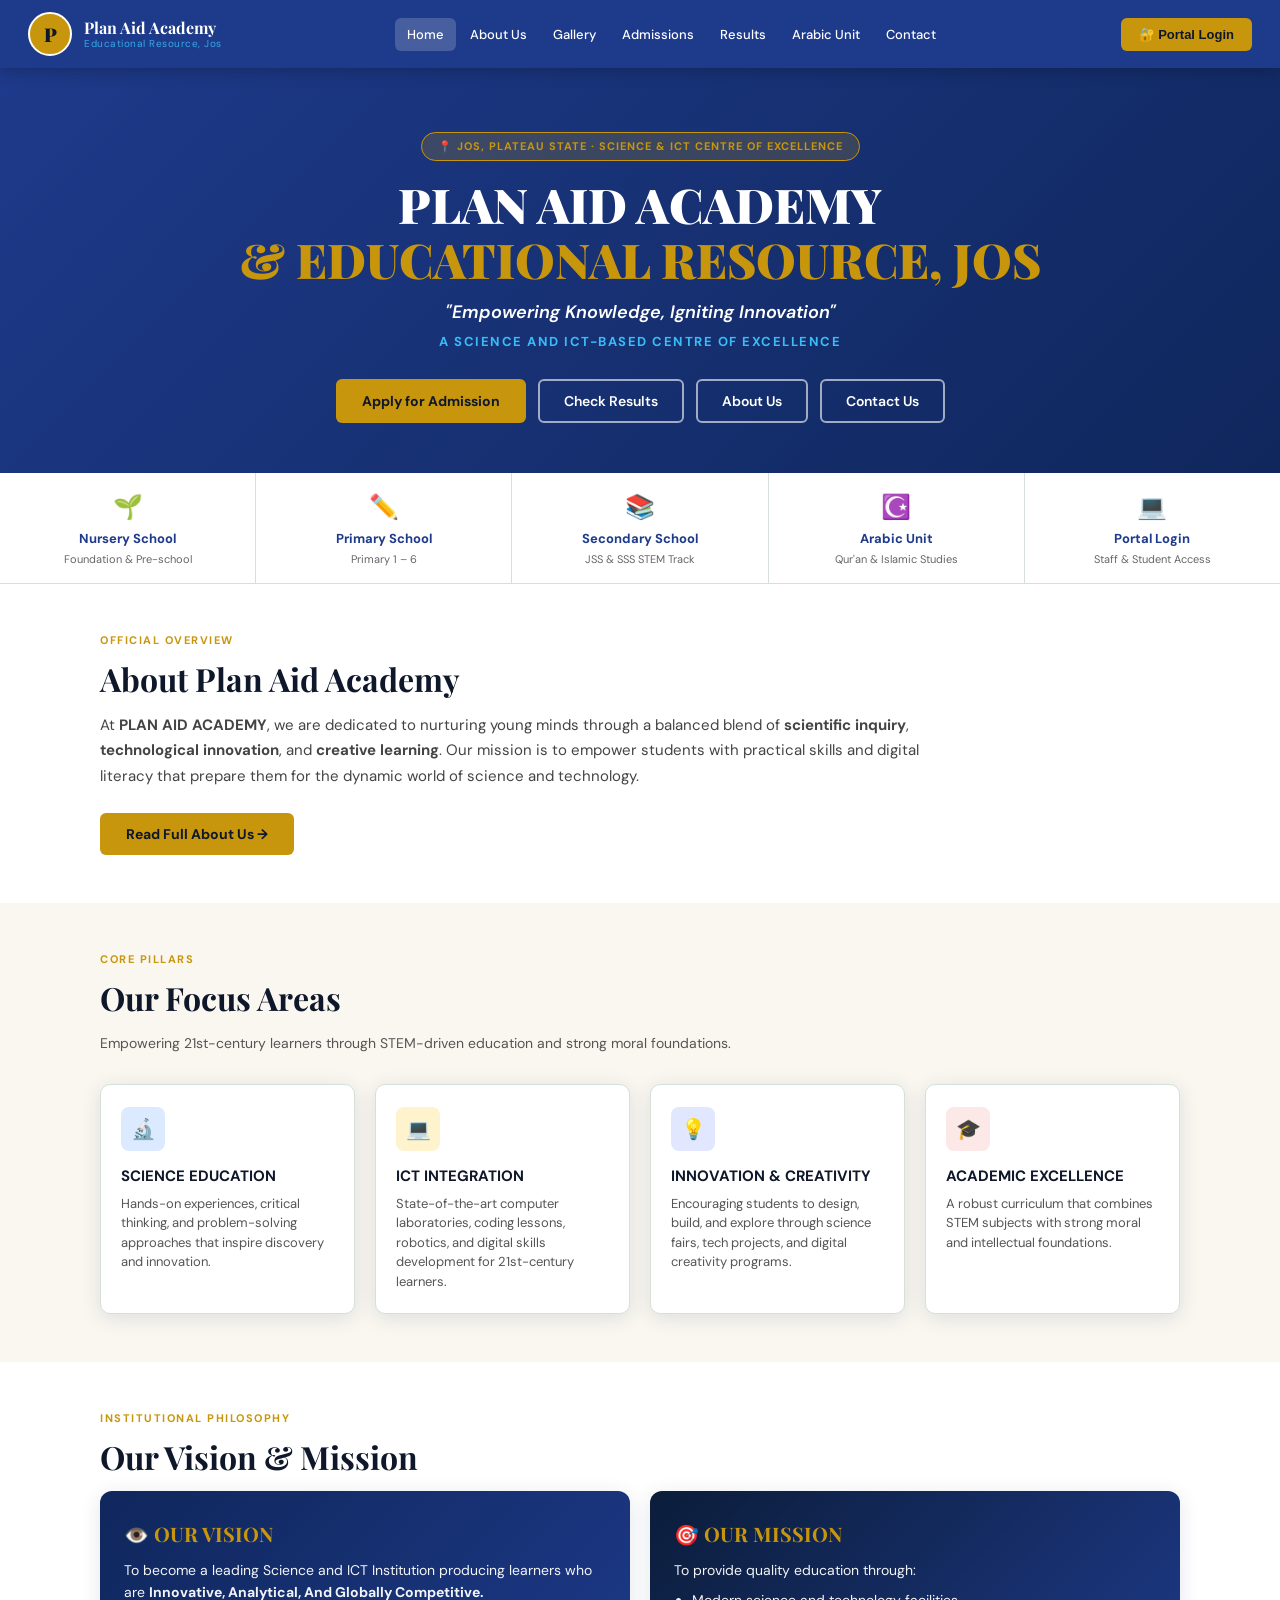
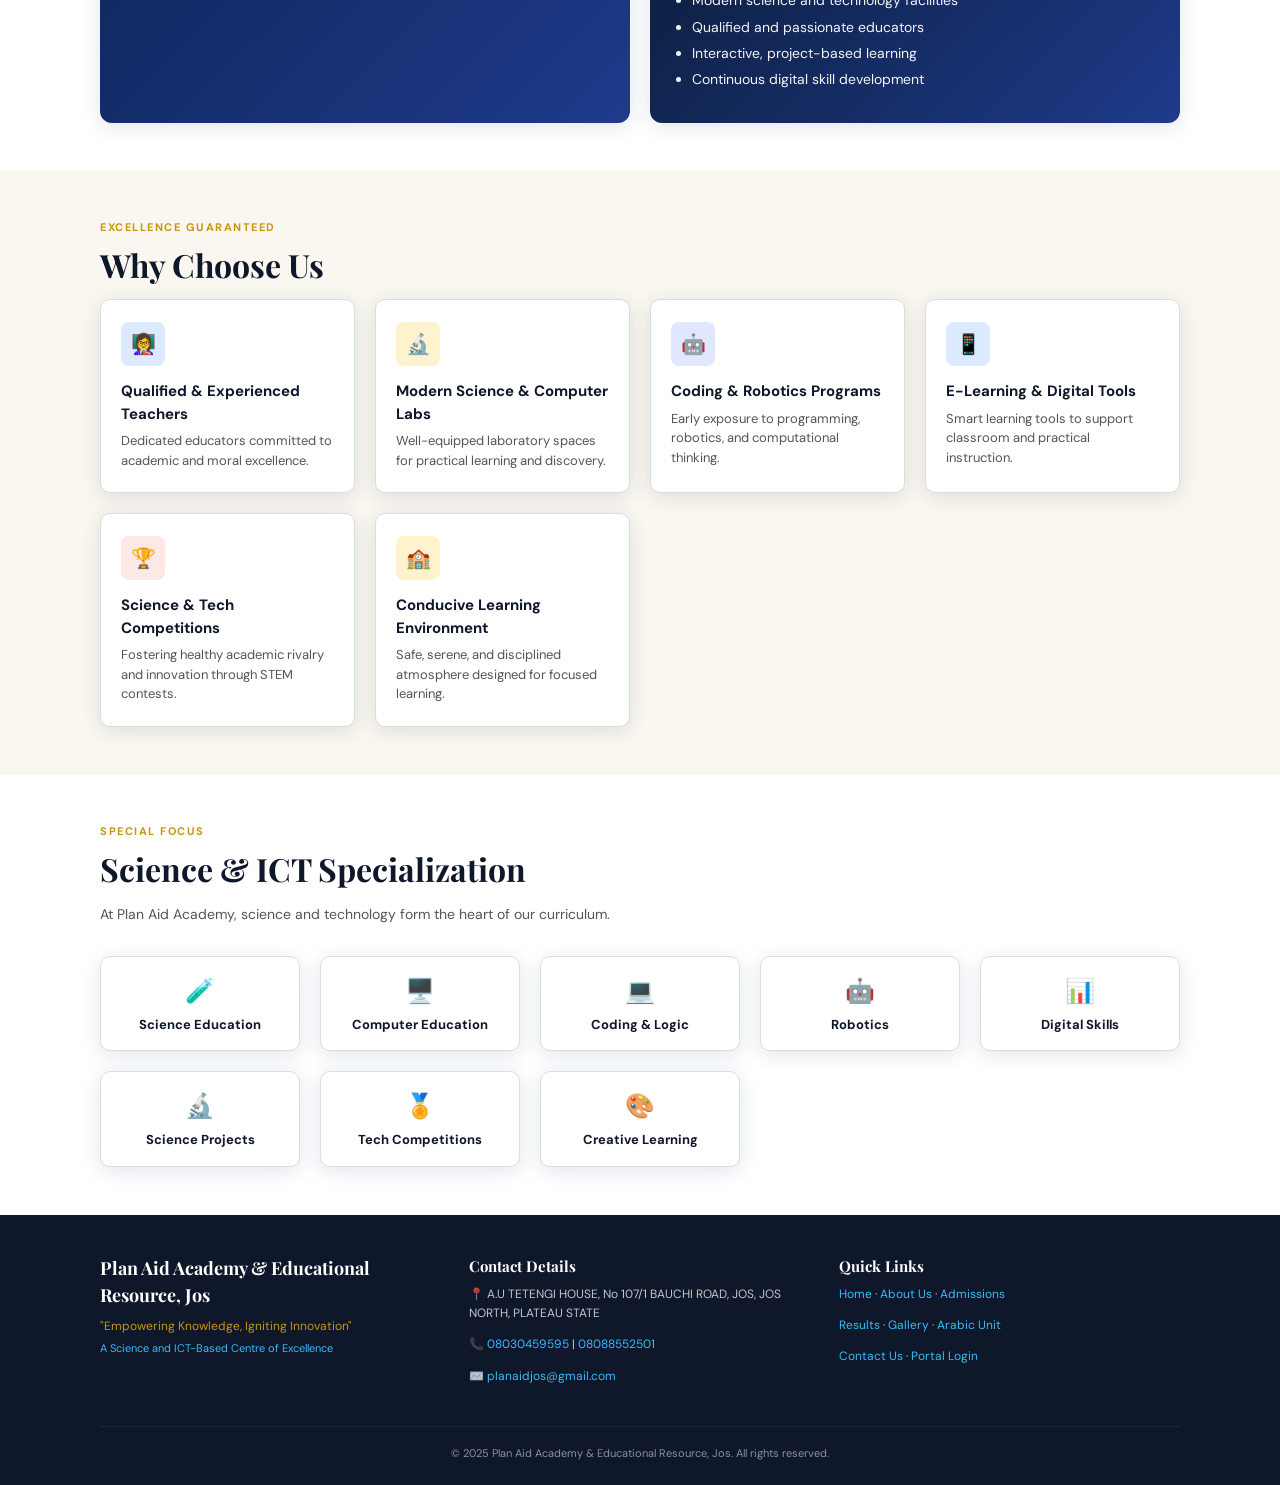
==== commit a79b3af8: "Simplify website layout back to lightweight single-page architecture while preserving official signb" ====
--- a/index.html
+++ b/index.html
@@ -3,395 +3,236 @@
 <head>
 <meta charset="UTF-8"/>
 <meta name="viewport" content="width=device-width, initial-scale=1.0"/>
-<title>Plan Aid Academy & Educational Resource, Jos | Science & ICT Education</title>
-<meta name="description" content="Plan Aid Academy & Educational Resource, Jos — a Science and ICT-based centre of excellence focused on academic excellence, innovation, creativity, technology and practical learning."/>
-<link rel="preconnect" href="https://fonts.googleapis.com">
-<link href="https://fonts.googleapis.com/css2?family=Playfair+Display:wght@700;800;900&family=Inter:wght@300;400;500;600;700;800&family=Amiri:wght@400;700&display=swap" rel="stylesheet"/>
+<title>Plan Aid Academy &amp; Educational Resource, Jos | Science &amp; ICT Education</title>
+<meta name="description" content="Plan Aid Academy &amp; Educational Resource, Jos — a Science and ICT-based centre of excellence focused on academic excellence, innovation, creativity, technology and practical learning."/>
+<link href="https://fonts.googleapis.com/css2?family=Playfair+Display:wght@700;900&family=DM+Sans:wght@300;400;500;600;700&family=Amiri:wght@400;700&display=swap" rel="stylesheet"/>
 <style>
   :root {
-    --navy: #0b2545;
-    --navy-light: #1e3a8a;
-    --navy-dark: #07162c;
-    --gold: #f59e0b;
-    --gold-light: #fbbf24;
-    --gold-dark: #d97706;
-    --red: #ef4444;
-    --red-dark: #dc2626;
-    --cyan: #0ea5e9;
-    --cyan-light: #e0f2fe;
+    --green: #1e3a8a;
+    --navy: #0f275c;
+    --gold: #c8960c;
+    --gold-light: #fef3cd;
+    --cream: #faf7f0;
+    --dark: #0f172a;
     --white: #ffffff;
-    --bg-base: #f8fafc;
-    --bg-card: #ffffff;
-    --dark: #0f172a;
-    --text-muted: #64748b;
-    --border: #e2e8f0;
-    --shadow-sm: 0 1px 3px rgba(0,0,0,0.1);
-    --shadow-md: 0 4px 12px rgba(11,37,69,0.08);
-    --shadow-lg: 0 10px 30px rgba(11,37,69,0.12);
-    --radius-sm: 6px;
-    --radius-md: 10px;
-    --radius-lg: 16px;
-    --radius-full: 9999px;
+    --red: #b03232;
+    --blue: #1a3a5c;
+    --sky: #38bdf8;
+    --light: #e0e7ff;
+    --border: #d4e0d8;
+    --shadow: 0 4px 20px rgba(15,39,92,0.12);
   }
-
   * { box-sizing: border-box; margin: 0; padding: 0; }
-  body { font-family: 'Inter', -apple-system, sans-serif; background: var(--bg-base); color: var(--dark); line-height: 1.6; min-height: 100vh; }
-  .hidden { display: none !important; }
-  .container { max-width: 1200px; margin: 0 auto; padding: 0 20px; }
-
-  /* Smooth animations & page switching */
-  .page { display: none; min-height: 80vh; animation: fadeIn 0.3s ease; }
+  body { font-family: 'DM Sans', sans-serif; background: var(--cream); color: var(--dark); min-height: 100vh; line-height: 1.5; }
+  
+  .page { display: none; min-height: 100vh; animation: fadeIn .3s ease; }
   .page.active { display: block; }
   @keyframes fadeIn { from { opacity: 0; transform: translateY(6px); } to { opacity: 1; transform: translateY(0); } }
-
-  /* Navigation Bar */
-  nav {
-    background: var(--navy);
-    color: var(--white);
-    position: sticky; top: 0; z-index: 1000;
-    box-shadow: 0 4px 20px rgba(0,0,0,0.25);
-    border-bottom: 3px solid var(--gold);
-  }
-  .nav-container {
-    display: flex; align-items: center; justify-content: space-between;
-    height: 72px; padding: 0 20px; max-width: 1280px; margin: 0 auto;
-  }
-  .nav-brand {
-    display: flex; align-items: center; gap: 12px; cursor: pointer; text-decoration: none; color: var(--white);
-  }
-  .nav-logo-icon {
-    width: 44px; height: 44px; border-radius: 50%; background: linear-gradient(135deg, var(--gold-light), var(--gold-dark));
-    display: flex; align-items: center; justify-content: center; font-size: 22px; font-weight: 900; color: var(--navy-dark);
-    box-shadow: 0 2px 8px rgba(0,0,0,0.2); flex-shrink: 0;
-  }
-  .nav-title-box { display: flex; flex-direction: column; }
-  .nav-title-main { font-family: 'Playfair Display', serif; font-size: 16px; font-weight: 800; line-height: 1.15; letter-spacing: 0.3px; color: var(--white); }
-  .nav-title-sub { font-size: 10px; font-weight: 600; color: var(--gold-light); letter-spacing: 0.5px; text-transform: uppercase; }
-
-  .nav-menu { display: flex; align-items: center; gap: 4px; }
-  .nav-menu button {
-    background: transparent; border: none; color: rgba(255,255,255,0.9);
-    padding: 8px 12px; border-radius: var(--radius-sm); font-size: 13px; font-weight: 500;
-    cursor: pointer; transition: all 0.2s; font-family: inherit; white-space: nowrap;
-  }
-  .nav-menu button:hover, .nav-menu button.active { background: rgba(255,255,255,0.15); color: var(--gold-light); }
-  
-  .btn-portal-login {
-    background: linear-gradient(135deg, var(--gold-light) 0%, var(--gold-dark) 100%);
-    color: var(--navy-dark); border: none; padding: 9px 18px; border-radius: var(--radius-sm);
-    font-weight: 700; font-size: 13px; cursor: pointer; transition: all 0.2s;
-    box-shadow: 0 2px 8px rgba(245,158,11,0.3); font-family: inherit; white-space: nowrap;
-  }
-  .btn-portal-login:hover { transform: translateY(-1px); box-shadow: 0 4px 12px rgba(245,158,11,0.4); }
-
-  .mobile-toggle { display: none; background: none; border: none; color: var(--white); font-size: 24px; cursor: pointer; }
-  .mobile-menu {
-    display: none; background: var(--navy-dark); padding: 16px; border-bottom: 2px solid var(--gold);
-    flex-direction: column; gap: 8px;
-  }
-  .mobile-menu.open { display: flex; }
-  .mobile-menu button {
-    background: none; border: none; color: var(--white); padding: 10px 14px; text-align: left;
-    font-size: 14px; font-weight: 500; border-radius: var(--radius-sm); cursor: pointer;
-  }
-  .mobile-menu button.active { background: rgba(255,255,255,0.12); color: var(--gold-light); font-weight: 700; }
-
-  /* Hero Section */
-  .hero-section {
-    background: linear-gradient(135deg, var(--navy-dark) 0%, var(--navy) 60%, #1e3a8a 100%);
-    color: var(--white); padding: 70px 20px 60px; text-align: center; position: relative; overflow: hidden;
-  }
-  .hero-section::before {
-    content: ''; position: absolute; inset: 0; opacity: 0.05; pointer-events: none;
-    background: url("data:image/svg+xml,%3Csvg width='60' height='60' viewBox='0 0 60 60' xmlns='http://www.w3.org/2000/svg'%3E%3Cg fill='%23ffffff'%3E%3Cpath d='M36 34v-4h-2v4h-4v2h4v4h2v-4h4v-2h-4zm0-30V0h-2v4h-4v2h4v4h2V6h4V4h-4zM6 34v-4H4v4H0v2h4v4h2v-4h4v-2H6zM6 4V0H4v4H0v2h4v4h2V6h4V4H6z'/%3E%3C/g%3E%3C/svg%3E");
-  }
-  .hero-badge-location {
-    display: inline-flex; align-items: center; gap: 8px;
-    background: rgba(245,158,11,0.15); border: 1px solid rgba(245,158,11,0.4);
-    color: var(--gold-light); padding: 6px 18px; border-radius: var(--radius-full);
-    font-size: 12px; font-weight: 600; letter-spacing: 0.5px; margin-bottom: 20px; text-transform: uppercase;
-  }
-  .hero-title-main {
-    font-family: 'Playfair Display', serif; font-size: clamp(30px, 5vw, 54px);
-    font-weight: 900; line-height: 1.15; margin-bottom: 12px; letter-spacing: -0.5px;
-  }
-  .hero-title-main span { color: var(--gold-light); }
-  .hero-motto-banner {
-    display: inline-block; background: rgba(255,255,255,0.1); border-left: 4px solid var(--gold);
-    padding: 8px 20px; border-radius: var(--radius-sm); font-size: 16px; font-weight: 700;
-    color: var(--gold-light); margin-bottom: 16px; font-style: italic;
-  }
-  .hero-tagline-badge {
-    display: inline-block; background: var(--red); color: var(--white);
-    padding: 6px 18px; border-radius: var(--radius-full); font-size: 12px; font-weight: 800;
-    letter-spacing: 1px; text-transform: uppercase; margin-bottom: 24px; box-shadow: 0 4px 12px rgba(239,68,68,0.3);
-  }
-  .hero-intro {
-    font-size: 16px; opacity: 0.9; max-width: 800px; margin: 0 auto 36px; line-height: 1.7; font-weight: 400;
-  }
-  .hero-actions { display: flex; gap: 14px; justify-content: center; flex-wrap: wrap; }
-  .btn-hero-primary {
-    background: linear-gradient(135deg, var(--gold-light), var(--gold-dark)); color: var(--navy-dark);
-    border: none; padding: 14px 28px; border-radius: var(--radius-md); font-weight: 800; font-size: 14px;
-    cursor: pointer; transition: all 0.2s; box-shadow: 0 4px 14px rgba(245,158,11,0.35); text-transform: uppercase;
-  }
-  .btn-hero-primary:hover { transform: translateY(-2px); box-shadow: 0 6px 20px rgba(245,158,11,0.5); }
-  
-  .btn-hero-cyan {
-    background: linear-gradient(135deg, var(--cyan), #0284c7); color: var(--white);
-    border: none; padding: 14px 28px; border-radius: var(--radius-md); font-weight: 800; font-size: 14px;
-    cursor: pointer; transition: all 0.2s; box-shadow: 0 4px 14px rgba(14,165,233,0.35); text-transform: uppercase;
-  }
-  .btn-hero-cyan:hover { transform: translateY(-2px); box-shadow: 0 6px 20px rgba(14,165,233,0.5); }
-
-  .btn-hero-outline {
-    background: transparent; color: var(--white); border: 2px solid rgba(255,255,255,0.4);
-    padding: 13px 26px; border-radius: var(--radius-md); font-weight: 700; font-size: 14px;
-    cursor: pointer; transition: all 0.2s; text-transform: uppercase;
-  }
-  .btn-hero-outline:hover { border-color: var(--white); background: rgba(255,255,255,0.1); }
-
-  /* Features Strip */
-  .features-strip { background: var(--white); border-bottom: 1px solid var(--border); box-shadow: var(--shadow-sm); }
-  .features-strip-inner { display: flex; overflow-x: auto; scrollbar-width: none; }
-  .feature-strip-card {
-    flex: 1; min-width: 180px; padding: 20px 16px; text-align: center;
-    border-right: 1px solid var(--border); cursor: pointer; transition: background 0.2s;
-  }
-  .feature-strip-card:last-child { border-right: none; }
-  .feature-strip-card:hover { background: var(--cyan-light); }
-  .feature-strip-icon { font-size: 28px; margin-bottom: 6px; }
-  .feature-strip-title { font-size: 13px; font-weight: 700; color: var(--navy); }
-  .feature-strip-desc { font-size: 11px; color: var(--text-muted); margin-top: 2px; }
-
-  /* Sections & Cards */
-  .section-padding { padding: 64px 0; }
-  .section-alt { background: var(--white); }
-  .section-header { text-align: center; margin-bottom: 48px; }
-  .section-badge {
-    display: inline-block; font-size: 11px; font-weight: 800; letter-spacing: 1.5px;
-    text-transform: uppercase; color: var(--navy-light); background: var(--cyan-light);
-    padding: 4px 14px; border-radius: var(--radius-full); margin-bottom: 10px;
-  }
-  .section-title { font-family: 'Playfair Display', serif; font-size: clamp(26px, 3.5vw, 38px); font-weight: 800; color: var(--navy); margin-bottom: 12px; }
-  .section-subtitle { font-size: 15px; color: var(--text-muted); max-width: 720px; margin: 0 auto; line-height: 1.6; }
-
-  /* Grid Layouts */
-  .grid-2 { display: grid; grid-template-columns: repeat(2, 1fr); gap: 30px; }
-  .grid-3 { display: grid; grid-template-columns: repeat(3, 1fr); gap: 24px; }
-  .grid-4 { display: grid; grid-template-columns: repeat(4, 1fr); gap: 24px; }
-  @media (max-width: 992px) { .grid-4 { grid-template-columns: repeat(2, 1fr); } .grid-3 { grid-template-columns: repeat(2, 1fr); } }
-  @media (max-width: 640px) { .grid-4, .grid-3, .grid-2 { grid-template-columns: 1fr; } }
-
-  /* Cards */
-  .card-box {
-    background: var(--white); border-radius: var(--radius-lg); padding: 30px 24px;
-    border: 1px solid var(--border); box-shadow: var(--shadow-md); transition: all 0.25s; position: relative;
-  }
-  .card-box:hover { transform: translateY(-4px); box-shadow: var(--shadow-lg); border-color: var(--cyan); }
-  .card-icon-wrap {
-    width: 54px; height: 54px; border-radius: var(--radius-md); background: linear-gradient(135deg, var(--navy-light), var(--navy));
-    color: var(--gold-light); display: flex; align-items: center; justify-content: center; font-size: 26px; margin-bottom: 20px;
-    box-shadow: 0 4px 10px rgba(30,58,138,0.2);
-  }
-  .card-title { font-size: 18px; font-weight: 700; color: var(--navy); margin-bottom: 10px; }
-  .card-desc { font-size: 14px; color: var(--text-muted); line-height: 1.6; }
-
-  /* Vision & Mission Cards */
-  .vm-card {
-    background: linear-gradient(135deg, var(--navy-dark) 0%, var(--navy) 100%);
-    color: var(--white); border-radius: var(--radius-lg); padding: 36px 30px; border-top: 4px solid var(--gold);
-    box-shadow: var(--shadow-lg);
-  }
-  .vm-card h3 { font-family: 'Playfair Display', serif; font-size: 24px; color: var(--gold-light); margin-bottom: 14px; display: flex; align-items: center; gap: 10px; }
-  .vm-card p { font-size: 15px; line-height: 1.7; opacity: 0.95; }
-  .vm-list { list-style: none; margin-top: 14px; display: flex; flex-direction: column; gap: 10px; }
-  .vm-list li { display: flex; align-items: flex-start; gap: 10px; font-size: 14px; opacity: 0.95; }
-  .vm-list li::before { content: '✓'; color: var(--gold-light); font-weight: 900; }
-
-  /* Gallery Grid & Modal */
-  .gallery-nav { display: flex; justify-content: center; gap: 8px; flex-wrap: wrap; margin-bottom: 30px; }
-  .gallery-filter-btn {
-    background: var(--white); border: 1px solid var(--border); padding: 8px 16px; border-radius: var(--radius-full);
-    font-size: 13px; font-weight: 600; color: var(--dark); cursor: pointer; transition: all 0.2s;
-  }
-  .gallery-filter-btn.active, .gallery-filter-btn:hover { background: var(--navy); color: var(--white); border-color: var(--navy); }
-
-  .gallery-card {
-    background: var(--white); border-radius: var(--radius-md); overflow: hidden; border: 1px solid var(--border);
-    box-shadow: var(--shadow-sm); transition: all 0.25s;
-  }
-  .gallery-card:hover { transform: translateY(-4px); box-shadow: var(--shadow-md); }
-  .gallery-img-placeholder {
-    height: 180px; background: linear-gradient(135deg, #1e293b 0%, #0f172a 100%);
-    display: flex; flex-direction: column; align-items: center; justify-content: center; color: var(--white);
-    padding: 20px; text-align: center; position: relative;
-  }
-  .gallery-tag { position: absolute; top: 12px; right: 12px; background: var(--gold); color: var(--navy-dark); font-size: 10px; font-weight: 800; padding: 3px 10px; border-radius: var(--radius-full); text-transform: uppercase; }
-  .gallery-body { padding: 16px; }
-  .gallery-title { font-size: 15px; font-weight: 700; color: var(--navy); margin-bottom: 4px; }
-  .gallery-sub { font-size: 12px; color: var(--text-muted); }
-
-  /* Contact Cards & Form */
-  .contact-info-card {
-    background: var(--white); border-radius: var(--radius-lg); padding: 30px; border: 1px solid var(--border); box-shadow: var(--shadow-md);
-  }
-  .contact-item { display: flex; align-items: flex-start; gap: 16px; margin-bottom: 24px; }
-  .contact-icon { width: 44px; height: 44px; border-radius: 50%; background: var(--cyan-light); color: var(--navy); display: flex; align-items: center; justify-content: center; font-size: 20px; flex-shrink: 0; }
-  .contact-text h4 { font-size: 15px; font-weight: 700; color: var(--navy); margin-bottom: 4px; }
-  .contact-text p, .contact-text a { font-size: 14px; color: var(--text-muted); text-decoration: none; }
-  .contact-text a:hover { color: var(--navy-light); text-decoration: underline; }
-
-  /* Footer */
-  footer {
-    background: var(--navy-dark); color: var(--white); padding: 60px 20px 30px; border-top: 4px solid var(--gold);
-  }
-  .footer-grid { display: grid; grid-template-columns: 2fr 1fr 1fr 1.5fr; gap: 40px; max-width: 1200px; margin: 0 auto 40px; }
-  @media (max-width: 992px) { .footer-grid { grid-template-columns: 1fr 1fr; } }
-  @media (max-width: 640px) { .footer-grid { grid-template-columns: 1fr; } }
-  .footer-brand h3 { font-family: 'Playfair Display', serif; font-size: 20px; font-weight: 800; color: var(--gold-light); margin-bottom: 8px; }
-  .footer-brand p { font-size: 13px; opacity: 0.8; line-height: 1.6; margin-bottom: 16px; }
-  .footer-motto { font-size: 13px; font-weight: 700; color: var(--gold-light); font-style: italic; }
-  .footer-title { font-size: 15px; font-weight: 700; color: var(--white); margin-bottom: 16px; position: relative; padding-bottom: 8px; }
-  .footer-title::after { content: ''; position: absolute; bottom: 0; left: 0; width: 30px; height: 2px; background: var(--gold); }
-  .footer-links { list-style: none; display: flex; flex-direction: column; gap: 10px; }
-  .footer-links a { color: rgba(255,255,255,0.75); text-decoration: none; font-size: 13px; transition: all 0.2s; cursor: pointer; }
-  .footer-links a:hover { color: var(--gold-light); padding-left: 4px; }
-  .footer-bottom { text-align: center; border-top: 1px solid rgba(255,255,255,0.1); padding-top: 24px; font-size: 12px; opacity: 0.7; }
-
-  /* Restored Modals, Form & Dashboard Styles */
-  .modal-overlay { display: none; position: fixed; inset: 0; background: rgba(0,0,0,0.65); z-index: 2000; align-items: center; justify-content: center; backdrop-filter: blur(4px); }
-  .modal-overlay.open { display: flex; }
-  .modal { background: var(--white); border-radius: var(--radius-lg); padding: 36px; width: 90%; max-width: 440px; position: relative; box-shadow: var(--shadow-lg); }
-  .modal-wide { max-width: 640px; }
-  .modal-close { position: absolute; top: 16px; right: 16px; background: none; border: none; font-size: 22px; cursor: pointer; color: var(--text-muted); }
-  .modal h2 { font-family: 'Playfair Display', serif; font-size: 24px; color: var(--navy); margin-bottom: 6px; }
-  .modal .sub { font-size: 13px; color: var(--text-muted); margin-bottom: 20px; }
-  .role-tabs { display: flex; gap: 6px; flex-wrap: wrap; margin-bottom: 20px; }
-  .role-tab { padding: 8px 14px; border: 1px solid var(--border); border-radius: var(--radius-sm); font-size: 12px; font-weight: 600; cursor: pointer; transition: all 0.2s; background: var(--bg-base); }
-  .role-tab.active { background: var(--navy); color: var(--white); border-color: var(--navy); }
-  
-  .form-group { margin-bottom: 16px; }
-  .form-group label { display: block; font-size: 13px; font-weight: 600; color: var(--dark); margin-bottom: 6px; }
-  .form-group input, .form-group select, .form-group textarea {
-    width: 100%; padding: 11px 14px; border: 1px solid var(--border); border-radius: var(--radius-sm);
-    font-family: inherit; font-size: 14px; color: var(--dark); background: var(--bg-base); transition: border-color 0.2s;
-  }
-  .form-group input:focus, .form-group select:focus, .form-group textarea:focus { outline: none; border-color: var(--navy-light); }
-  .form-row { display: grid; grid-template-columns: 1fr 1fr; gap: 16px; }
-  @media (max-width: 640px) { .form-row { grid-template-columns: 1fr; } }
-  
-  .btn-submit {
-    width: 100%; padding: 13px; background: var(--navy); color: var(--white); border: none;
-    border-radius: var(--radius-sm); font-size: 14px; font-weight: 700; cursor: pointer; transition: background 0.2s; margin-top: 8px;
-  }
-  .btn-submit:hover { background: var(--navy-light); }
-
-  .slip { background: var(--white); border: 2px solid var(--navy); border-radius: var(--radius-md); padding: 30px; max-width: 680px; margin: 0 auto; box-shadow: var(--shadow-md); }
-  .slip-header { display: flex; align-items: center; gap: 16px; border-bottom: 2px solid var(--navy); padding-bottom: 16px; margin-bottom: 20px; }
-  .slip-logo { width: 56px; height: 56px; border-radius: 50%; background: var(--navy); color: var(--gold); display: flex; align-items: center; justify-content: center; font-weight: 900; font-size: 22px; flex-shrink: 0; }
-  .slip-school { flex: 1; }
-  .slip-school h2 { font-family: 'Playfair Display', serif; font-size: 18px; color: var(--navy); }
-  .slip-no { background: var(--navy); color: var(--white); padding: 6px 14px; border-radius: var(--radius-sm); font-size: 12px; font-weight: 700; }
-  .slip-row { display: grid; grid-template-columns: 1fr 1fr; gap: 12px; margin-bottom: 12px; }
-  .slip-field { border: 1px solid var(--border); border-radius: var(--radius-sm); padding: 8px 12px; }
-  .slip-field .lbl { font-size: 10px; font-weight: 700; text-transform: uppercase; color: var(--text-muted); }
-  .slip-field .val { font-size: 13px; font-weight: 600; color: var(--dark); }
-  .btn-print { background: var(--navy); color: var(--white); border: none; padding: 9px 20px; border-radius: var(--radius-sm); font-weight: 700; cursor: pointer; }
-
-  /* Dashboard Framework Styles */
-  .dash-layout { display: grid; grid-template-columns: 240px 1fr; min-height: calc(100vh - 72px); }
-  .dash-sidebar { background: var(--navy-dark); color: var(--white); padding: 24px 0; }
-  .dash-sidebar .user-info { padding: 0 20px 20px; border-bottom: 1px solid rgba(255,255,255,0.1); margin-bottom: 12px; }
-  .dash-sidebar .user-info .avatar { width: 44px; height: 44px; border-radius: 50%; background: var(--gold); color: var(--navy-dark); display: flex; align-items: center; justify-content: center; font-weight: 700; font-size: 18px; margin-bottom: 10px; }
-  .dash-nav a { display: flex; align-items: center; gap: 12px; padding: 11px 20px; font-size: 13px; color: rgba(255,255,255,0.7); cursor: pointer; transition: all 0.2s; border-left: 3px solid transparent; }
-  .dash-nav a:hover, .dash-nav a.active { color: var(--white); background: rgba(255,255,255,0.08); border-left-color: var(--gold); }
-  .dash-content { padding: 32px; background: var(--bg-base); overflow-y: auto; }
-  .dash-cards { display: grid; grid-template-columns: repeat(auto-fill, minmax(200px, 1fr)); gap: 20px; margin-bottom: 28px; }
-  .dash-card { background: var(--white); border-radius: var(--radius-md); padding: 20px; box-shadow: var(--shadow-sm); border-bottom: 3px solid var(--navy); }
-  .dash-card .dc-val { font-family: 'Playfair Display', serif; font-size: 28px; font-weight: 900; color: var(--navy); }
-  .dash-card .dc-lbl { font-size: 12px; color: var(--text-muted); margin-top: 4px; }
-  .table-wrap { background: var(--white); border-radius: var(--radius-md); box-shadow: var(--shadow-sm); overflow: hidden; margin-bottom: 24px; border: 1px solid var(--border); }
-  .table-head { padding: 16px 20px; display: flex; align-items: center; justify-content: space-between; border-bottom: 1px solid var(--border); }
+  
+  /* Navigation */
+  nav { background: var(--green); color: #fff; display: flex; align-items: center; justify-content: space-between; padding: 0 28px; height: 68px; position: sticky; top: 0; z-index: 100; box-shadow: 0 2px 16px rgba(0,0,0,0.25); }
+  .nav-brand { display: flex; align-items: center; gap: 12px; cursor: pointer; text-decoration: none; color: inherit; }
+  .nav-logo { width: 44px; height: 44px; border-radius: 50%; background: var(--gold); display: flex; align-items: center; justify-content: center; font-family: 'Playfair Display', serif; font-weight: 900; font-size: 19px; color: var(--dark); border: 2px solid #fff; flex-shrink: 0; }
+  .nav-title { font-family: 'Playfair Display', serif; font-size: 16px; font-weight: 700; line-height: 1.2; }
+  .nav-title small { display: block; font-family: 'DM Sans', sans-serif; font-size: 10px; font-weight: 400; opacity: 0.85; letter-spacing: 0.5px; color: var(--sky); }
+  .nav-links { display: flex; gap: 2px; align-items: center; }
+  .nav-links button { background: none; border: none; color: #fff; padding: 8px 12px; border-radius: 6px; cursor: pointer; font-family: 'DM Sans', sans-serif; font-size: 13px; font-weight: 500; transition: background .2s; }
+  .nav-links button:hover, .nav-links button.active { background: rgba(255,255,255,0.18); }
+  .nav-right { display: flex; align-items: center; gap: 10px; }
+  .btn-login { background: var(--gold); color: var(--dark); border: none; padding: 9px 18px; border-radius: 6px; font-weight: 700; font-size: 13px; cursor: pointer; transition: opacity .2s; }
+  .btn-login:hover { opacity: 0.9; }
+  
+  /* Hero */
+  .hero { background: linear-gradient(135deg, var(--green) 0%, var(--navy) 100%); color: #fff; padding: 64px 24px 50px; text-align: center; position: relative; overflow: hidden; }
+  .hero-badge { display: inline-block; background: rgba(200,150,12,0.2); border: 1px solid var(--gold); color: var(--gold); padding: 5px 16px; border-radius: 20px; font-size: 11px; font-weight: 700; letter-spacing: 1px; text-transform: uppercase; margin-bottom: 16px; }
+  .hero h1 { font-family: 'Playfair Display', serif; font-size: clamp(26px, 4.5vw, 48px); font-weight: 900; line-height: 1.15; margin-bottom: 12px; }
+  .hero h1 span { color: var(--gold); }
+  .hero-motto { font-size: 18px; font-weight: 600; color: #fff; margin-bottom: 6px; font-style: italic; }
+  .hero-tagline { font-size: 13px; font-weight: 700; letter-spacing: 1.5px; text-transform: uppercase; color: var(--sky); margin-bottom: 28px; }
+  .hero-btns { display: flex; gap: 12px; justify-content: center; flex-wrap: wrap; }
+  
+  .btn-primary { background: var(--gold); color: var(--dark); border: none; padding: 12px 26px; border-radius: 6px; font-weight: 700; font-size: 14px; cursor: pointer; transition: all .2s; font-family: 'DM Sans', sans-serif; text-decoration: none; display: inline-flex; align-items: center; justify-content: center; }
+  .btn-primary:hover { background: #e0a80e; transform: translateY(-1px); }
+  .btn-outline { background: transparent; color: #fff; border: 2px solid rgba(255,255,255,0.6); padding: 11px 24px; border-radius: 6px; font-weight: 600; font-size: 14px; cursor: pointer; transition: all .2s; font-family: 'DM Sans', sans-serif; }
+  .btn-outline:hover { border-color: #fff; background: rgba(255,255,255,0.12); }
+  
+  /* Units Strip */
+  .units-strip { display: flex; gap: 0; overflow-x: auto; background: #fff; border-bottom: 1px solid var(--border); }
+  .unit-card { flex: 1; min-width: 150px; padding: 16px 12px; text-align: center; border-right: 1px solid var(--border); cursor: pointer; transition: background .2s; }
+  .unit-card:last-child { border-right: none; }
+  .unit-card:hover { background: var(--light); }
+  .unit-icon { font-size: 24px; margin-bottom: 4px; }
+  .unit-card h4 { font-size: 13px; font-weight: 700; color: var(--green); }
+  .unit-card p { font-size: 11px; color: #666; margin-top: 2px; }
+  
+  /* Layout Sections */
+  .section { padding: 48px 24px; }
+  .section-alt { background: #fff; }
+  .container { max-width: 1080px; margin: 0 auto; }
+  .section-label { font-size: 11px; font-weight: 700; letter-spacing: 1.5px; text-transform: uppercase; color: var(--gold); margin-bottom: 6px; }
+  .section-title { font-family: 'Playfair Display', serif; font-size: clamp(22px, 3vw, 32px); font-weight: 700; color: var(--dark); margin-bottom: 10px; }
+  .section-sub { font-size: 14px; color: #555; max-width: 650px; line-height: 1.6; margin-bottom: 30px; }
+  
+  .cards-grid { display: grid; grid-template-columns: repeat(auto-fill, minmax(240px, 1fr)); gap: 20px; }
+  .card { background: #fff; border-radius: 10px; padding: 22px 20px; box-shadow: var(--shadow); border: 1px solid var(--border); transition: transform .2s, box-shadow .2s; }
+  .card:hover { transform: translateY(-3px); box-shadow: 0 8px 28px rgba(15,39,92,0.15); }
+  .card-icon { width: 44px; height: 44px; border-radius: 8px; display: flex; align-items: center; justify-content: center; font-size: 20px; margin-bottom: 14px; }
+  .card h3 { font-size: 15px; font-weight: 700; color: var(--dark); margin-bottom: 6px; }
+  .card p { font-size: 13px; color: #555; line-height: 1.5; }
+  .card-link { display: inline-block; margin-top: 12px; font-size: 12px; font-weight: 700; color: var(--green); cursor: pointer; }
+  
+  /* Vision & Mission Box */
+  .vm-grid { display: grid; grid-template-columns: repeat(auto-fit, minmax(300px, 1fr)); gap: 20px; margin-top: 10px; }
+  .vm-card { background: linear-gradient(135deg, var(--navy) 0%, var(--green) 100%); color: #fff; border-radius: 12px; padding: 28px 24px; box-shadow: var(--shadow); }
+  .vm-card h3 { font-family: 'Playfair Display', serif; font-size: 20px; color: var(--gold); margin-bottom: 10px; display: flex; align-items: center; gap: 8px; }
+  .vm-card p, .vm-card ul { font-size: 14px; line-height: 1.6; opacity: 0.95; }
+  .vm-card ul { margin-left: 18px; margin-top: 8px; }
+  .vm-card li { margin-bottom: 4px; }
+  
+  /* Forms & Slips */
+  .form-page { max-width: 680px; margin: 0 auto; background: #fff; border-radius: 12px; padding: 32px; box-shadow: var(--shadow); border: 1px solid var(--border); }
+  .form-page h2 { font-family: 'Playfair Display', serif; font-size: 24px; margin-bottom: 4px; color: var(--dark); }
+  .form-page .sub { font-size: 13px; color: #666; margin-bottom: 24px; }
+  .form-row { display: grid; grid-template-columns: 1fr 1fr; gap: 14px; }
+  .form-group { margin-bottom: 14px; }
+  .form-group label { display: block; font-size: 12px; font-weight: 700; color: var(--dark); margin-bottom: 4px; }
+  .form-group input, .form-group select, .form-group textarea { width: 100%; padding: 10px 12px; border: 1.5px solid var(--border); border-radius: 6px; font-family: 'DM Sans', sans-serif; font-size: 13px; color: var(--dark); background: var(--cream); }
+  .form-group input:focus, .form-group select:focus, .form-group textarea:focus { outline: none; border-color: var(--green); background: #fff; }
+  .form-group textarea { resize: vertical; min-height: 80px; }
+  .btn-submit { width: 100%; padding: 12px; background: var(--green); color: #fff; border: none; border-radius: 6px; font-size: 14px; font-weight: 700; cursor: pointer; font-family: 'DM Sans', sans-serif; transition: background .2s; margin-top: 6px; }
+  .btn-submit:hover { background: var(--navy); }
+  
+  /* Dashboards */
+  .dash-layout { display: grid; grid-template-columns: 210px 1fr; min-height: calc(100vh - 68px); }
+  .dash-sidebar { background: var(--dark); color: #fff; padding: 20px 0; }
+  .dash-sidebar .user-info { padding: 0 18px 18px; border-bottom: 1px solid rgba(255,255,255,0.1); margin-bottom: 10px; }
+  .dash-sidebar .user-info .avatar { width: 40px; height: 40px; border-radius: 50%; background: var(--green); display: flex; align-items: center; justify-content: center; font-weight: 700; font-size: 16px; margin-bottom: 8px; color: #fff; }
+  .dash-sidebar .user-info h4 { font-size: 13px; font-weight: 600; }
+  .dash-sidebar .user-info span { font-size: 11px; color: rgba(255,255,255,0.6); }
+  .dash-nav a { display: flex; align-items: center; gap: 10px; padding: 10px 18px; font-size: 13px; color: rgba(255,255,255,0.7); cursor: pointer; transition: all .2s; border-left: 3px solid transparent; }
+  .dash-nav a:hover, .dash-nav a.active { color: #fff; background: rgba(255,255,255,0.08); border-left-color: var(--gold); }
+  .dash-content { padding: 28px; background: var(--cream); overflow-y: auto; }
+  .dash-header { display: flex; align-items: center; justify-content: space-between; margin-bottom: 24px; }
+  .dash-header h2 { font-family: 'Playfair Display', serif; font-size: 22px; color: var(--dark); }
+  
+  .dash-cards { display: grid; grid-template-columns: repeat(auto-fill, minmax(180px, 1fr)); gap: 16px; margin-bottom: 24px; }
+  .dash-card { background: #fff; border-radius: 8px; padding: 16px; box-shadow: var(--shadow); border-bottom: 3px solid var(--green); }
+  .dash-card .dc-val { font-family: 'Playfair Display', serif; font-size: 26px; font-weight: 900; color: var(--green); }
+  .dash-card .dc-lbl { font-size: 11px; color: #666; margin-top: 2px; }
+  
+  .table-wrap { background: #fff; border-radius: 8px; box-shadow: var(--shadow); overflow: hidden; margin-bottom: 20px; border: 1px solid var(--border); }
+  .table-head { padding: 14px 18px; display: flex; align-items: center; justify-content: space-between; border-bottom: 1px solid var(--border); background: var(--light); }
+  .table-head h3 { font-size: 14px; font-weight: 700; color: var(--green); }
   table { width: 100%; border-collapse: collapse; }
-  thead { background: var(--bg-base); }
-  th { padding: 12px 16px; text-align: left; font-size: 12px; font-weight: 700; color: var(--navy); text-transform: uppercase; letter-spacing: 0.5px; }
-  td { padding: 12px 16px; font-size: 13px; border-bottom: 1px solid var(--border); color: var(--dark); }
-  .badge { display: inline-block; padding: 3px 10px; border-radius: var(--radius-full); font-size: 11px; font-weight: 700; text-transform: uppercase; }
+  thead { background: #f1f5f9; }
+  th { padding: 10px 14px; text-align: left; font-size: 11px; font-weight: 700; color: var(--green); text-transform: uppercase; letter-spacing: 0.5px; }
+  td { padding: 10px 14px; font-size: 12px; border-bottom: 1px solid var(--border); color: var(--dark); }
+  tr:last-child td { border-bottom: none; }
+  
+  .badge { display: inline-block; padding: 3px 8px; border-radius: 12px; font-size: 10px; font-weight: 700; text-transform: uppercase; }
   .badge-green { background: #dbeafe; color: #1e3a8a; }
   .badge-gold { background: #fef3cd; color: #856404; }
   .badge-red { background: #fde8e8; color: #b03232; }
-  @media (max-width: 992px) { .dash-layout { grid-template-columns: 1fr; } .dash-sidebar { display: none; } }
+  
+  .modal-overlay { display: none; position: fixed; inset: 0; background: rgba(0,0,0,0.6); z-index: 200; align-items: center; justify-content: center; }
+  .modal-overlay.open { display: flex; }
+  .modal { background: #fff; border-radius: 12px; padding: 32px; width: 90%; max-width: 400px; position: relative; box-shadow: 0 16px 40px rgba(0,0,0,0.3); }
+  .modal-close { position: absolute; top: 12px; right: 14px; background: none; border: none; font-size: 20px; cursor: pointer; color: #888; }
+  .modal h2 { font-family: 'Playfair Display', serif; font-size: 22px; margin-bottom: 4px; }
+  .modal .sub { font-size: 12px; color: #666; margin-bottom: 18px; }
+  
+  .role-tabs { display: flex; gap: 6px; flex-wrap: wrap; margin-bottom: 16px; }
+  .role-tab { padding: 6px 10px; border: 1px solid var(--border); border-radius: 4px; font-size: 11px; font-weight: 600; cursor: pointer; transition: all .2s; background: none; font-family: 'DM Sans', sans-serif; }
+  .role-tab.active { background: var(--green); color: #fff; border-color: var(--green); }
+  
+  .slip { background: #fff; border: 2px solid var(--green); border-radius: 10px; padding: 24px; max-width: 640px; margin: 0 auto; }
+  .slip-header { display: flex; align-items: center; gap: 14px; border-bottom: 2px solid var(--green); padding-bottom: 14px; margin-bottom: 16px; }
+  .slip-logo { width: 50px; height: 50px; border-radius: 50%; background: var(--green); display: flex; align-items: center; justify-content: center; color: #fff; font-family: 'Playfair Display', serif; font-weight: 900; font-size: 20px; flex-shrink: 0; }
+  .slip-school { flex: 1; }
+  .slip-school h2 { font-family: 'Playfair Display', serif; font-size: 18px; color: var(--green); }
+  .slip-school p { font-size: 11px; color: #666; }
+  .slip-no { background: var(--green); color: #fff; padding: 6px 14px; border-radius: 6px; font-size: 12px; font-weight: 700; white-space: nowrap; }
+  .slip-row { display: grid; grid-template-columns: 1fr 1fr; gap: 10px; margin-bottom: 10px; }
+  .slip-field { border: 1px solid var(--border); border-radius: 6px; padding: 8px 12px; }
+  .slip-field .lbl { font-size: 9px; font-weight: 700; text-transform: uppercase; color: #888; margin-bottom: 2px; }
+  .slip-field .val { font-size: 13px; font-weight: 600; color: var(--dark); }
+  .slip-footer { border-top: 1px solid var(--border); padding-top: 14px; margin-top: 14px; display: flex; justify-content: space-between; align-items: center; font-size: 11px; color: #666; flex-wrap: wrap; gap: 8px; }
+  .btn-print { background: var(--green); color: #fff; border: none; padding: 8px 18px; border-radius: 6px; font-weight: 700; cursor: pointer; font-family: 'DM Sans', sans-serif; }
+  
+  .arabic-text { font-family: 'Amiri', serif; direction: rtl; font-size: 15px; line-height: 1.6; color: var(--dark); }
+  .alert { padding: 12px 16px; border-radius: 6px; font-size: 13px; margin-bottom: 16px; display: flex; align-items: center; gap: 10px; }
+  .alert-success { background: #dbeafe; color: #1e3a8a; border-left: 4px solid var(--green); }
+  .alert-info { background: #e0e7ff; color: #1e40af; border-left: 4px solid var(--blue); }
+  
+  /* Gallery Grid */
+  .gallery-filters { display: flex; gap: 6px; flex-wrap: wrap; margin-bottom: 20px; }
+  .gallery-btn { padding: 6px 14px; border: 1px solid var(--border); background: #fff; border-radius: 20px; font-size: 12px; font-weight: 600; cursor: pointer; transition: all .2s; }
+  .gallery-btn.active, .gallery-btn:hover { background: var(--green); color: #fff; border-color: var(--green); }
+  .gallery-grid { display: grid; grid-template-columns: repeat(auto-fill, minmax(220px, 1fr)); gap: 16px; }
+  .gallery-item { background: #fff; border-radius: 8px; overflow: hidden; border: 1px solid var(--border); box-shadow: var(--shadow); }
+  .gallery-img { width: 100%; height: 160px; object-fit: cover; background: #e2e8f0; display: block; }
+  .gallery-caption { padding: 12px; font-size: 12px; font-weight: 600; color: var(--dark); text-align: center; }
+  
+  /* Footer */
+  footer { background: var(--dark); color: rgba(255,255,255,0.75); padding: 40px 24px 24px; font-size: 13px; }
+  footer h4 { color: #fff; font-family: 'Playfair Display', serif; font-size: 18px; margin-bottom: 8px; }
+  footer p { line-height: 1.6; margin-bottom: 12px; }
+  footer a { color: var(--sky); text-decoration: none; }
+  footer a:hover { text-decoration: underline; }
+  .footer-grid { max-width: 1080px; margin: 0 auto; display: grid; grid-template-columns: repeat(auto-fit, minmax(220px, 1fr)); gap: 28px; margin-bottom: 28px; }
+  .footer-bottom { border-top: 1px solid rgba(255,255,255,0.1); padding-top: 18px; text-align: center; font-size: 11px; opacity: 0.7; max-width: 1080px; margin: 0 auto; }
+  
+  .hidden { display: none; }
+  .divider { border: none; border-top: 1px solid var(--border); margin: 20px 0; }
+  
+  @media(max-width:768px) {
+    nav { padding: 0 16px; }
+    .nav-links { display: none; }
+    .dash-layout { grid-template-columns: 1fr; }
+    .dash-sidebar { display: none; }
+    .form-row { grid-template-columns: 1fr; }
+    .hero { padding: 44px 16px 36px; }
+    .section { padding: 36px 16px; }
+  }
 </style>
-<script>
-  const API_CONFIG = {
-    baseUrl: window.location.origin + '/aidstudent/api',
-    appName: 'Plan Aid Academy & Educational Resource, Jos'
-  };
-</script>
 </head>
 <body>
 
-<!-- NAVIGATION BAR -->
 <nav>
-  <div class="nav-container">
-    <a class="nav-brand" onclick="showPage('home')">
-      <div class="nav-logo-icon">🎓</div>
-      <div class="nav-title-box">
-        <span class="nav-title-main">PLAN AID ACADEMY</span>
-        <span class="nav-title-sub">&amp; Educational Resource, Jos</span>
-      </div>
-    </a>
-    <div class="nav-menu">
-      <button onclick="showPage('home')" id="nav-home" class="active">Home</button>
-      <button onclick="showPage('about')" id="nav-about">About Us</button>
-      <button onclick="showPage('academics')" id="nav-academics">Academics</button>
-      <button onclick="showPage('focus')" id="nav-focus">Focus Areas</button>
-      <button onclick="showPage('why-choose')" id="nav-why-choose">Why Choose Us</button>
-      <button onclick="showPage('science-ict')" id="nav-science-ict">Science &amp; ICT</button>
-      <button onclick="showPage('gallery')" id="nav-gallery">Gallery</button>
-      <button onclick="showPage('admission')" id="nav-admission">Admissions</button>
-      <button onclick="showPage('results')" id="nav-results">Results</button>
-      <button onclick="showPage('arabic')" id="nav-arabic">Arabic Unit</button>
-      <button onclick="showPage('contact')" id="nav-contact">Contact</button>
-      <button class="btn-portal-login" onclick="openModal()">Portal Login</button>
-    </div>
-    <button class="mobile-toggle" onclick="toggleMobileMenu()">☰</button>
-  </div>
-  <div class="mobile-menu" id="mobileMenu">
-    <button onclick="showPage('home'); toggleMobileMenu();">Home</button>
-    <button onclick="showPage('about'); toggleMobileMenu();">About Us</button>
-    <button onclick="showPage('academics'); toggleMobileMenu();">Academics</button>
-    <button onclick="showPage('focus'); toggleMobileMenu();">Focus Areas</button>
-    <button onclick="showPage('why-choose'); toggleMobileMenu();">Why Choose Us</button>
-    <button onclick="showPage('science-ict'); toggleMobileMenu();">Science &amp; ICT</button>
-    <button onclick="showPage('gallery'); toggleMobileMenu();">Gallery</button>
-    <button onclick="showPage('admission'); toggleMobileMenu();">Admissions</button>
-    <button onclick="showPage('results'); toggleMobileMenu();">Results</button>
-    <button onclick="showPage('arabic'); toggleMobileMenu();">Arabic Unit</button>
-    <button onclick="showPage('contact'); toggleMobileMenu();">Contact Us</button>
-    <button onclick="openModal(); toggleMobileMenu();" style="background:var(--gold); color:var(--navy-dark); font-weight:700;">Portal Login</button>
+  <div class="nav-brand" onclick="showPage('home')">
+    <div class="nav-logo">P</div>
+    <div class="nav-title">Plan Aid Academy<small>Educational Resource, Jos</small></div>
+  </div>
+  <div class="nav-links">
+    <button onclick="showPage('home')" id="nav-home" class="active">Home</button>
+    <button onclick="showPage('about')" id="nav-about">About Us</button>
+    <button onclick="showPage('gallery')" id="nav-gallery">Gallery</button>
+    <button onclick="showPage('admission')" id="nav-admission">Admissions</button>
+    <button onclick="showPage('results')" id="nav-results">Results</button>
+    <button onclick="showPage('arabic')" id="nav-arabic">Arabic Unit</button>
+    <button onclick="showPage('contact')" id="nav-contact">Contact</button>
+  </div>
+  <div class="nav-right">
+    <button class="btn-login" onclick="openModal()">🔐 Portal Login</button>
   </div>
 </nav>
 
-<!-- PORTAL LOGIN MODAL -->
+<!-- LOGIN MODAL -->
 <div class="modal-overlay" id="loginModal">
   <div class="modal">
     <button class="modal-close" onclick="closeModal()">✕</button>
     <h2>Portal Login</h2>
-    <p class="sub" id="loginHelp">Sign in to your Plan Aid Academy portal account.</p>
+    <p class="sub">Select your account type to continue</p>
     <div class="role-tabs">
-      <button class="role-tab active" onclick="setRole(this,'principal')">Principal</button>
-      <button class="role-tab" onclick="setRole(this,'unithead')">Head Teacher</button>
-      <button class="role-tab" onclick="setRole(this,'staff')">Staff</button>
-      <button class="role-tab" onclick="setRole(this,'student')">Student</button>
-    </div>
-    <div class="form-group"><label id="loginUsernameLabel">Staff ID / Email</label><input id="loginUsername" type="text" placeholder="e.g. PAA-PRINCIPAL" autocomplete="off"/></div>
-    <div class="form-group"><label id="loginSecretLabel">Password</label><input id="loginPassword" type="password" placeholder="Enter password" autocomplete="new-password"/></div>
-    <button class="btn-submit" onclick="doLogin()">Sign In to Portal</button>
-    <div style="text-align:center;margin-top:12px">
-      <button id="showLoginDetailsBtn" type="button" onclick="showRoleLoginDetails()" style="background:none;border:none;color:var(--navy-light);font-size:12px;cursor:pointer;text-decoration:underline">Show Principal / Head Teacher Demo Credentials</button>
-    </div>
+      <button class="role-tab active" onclick="setRole(this,'principal')">🎓 Principal</button>
+      <button class="role-tab" onclick="setRole(this,'staff')">👩‍🏫 Staff</button>
+      <button class="role-tab" onclick="setRole(this,'student')">👨‍🎓 Student</button>
+      <button class="role-tab" onclick="setRole(this,'arabic')">☪️ Arabic</button>
+      <button class="role-tab" onclick="setRole(this,'finance')">💰 Finance</button>
+    </div>
+    <div class="form-group"><label>User ID / Reg No</label><input type="text" id="loginUsername" placeholder="e.g. PAA-ST-001 or PAA-2025-0001"/></div>
+    <div class="form-group"><label>Password / Approval Code</label><input type="password" id="loginPassword" placeholder="Enter password or code"/></div>
+    <button class="btn-submit" onclick="doLogin()">Sign In →</button>
   </div>
 </div>
 
@@ -399,189 +240,98 @@
 <div class="modal-overlay" id="credModal">
   <div class="modal">
     <button class="modal-close" onclick="closeCredModal()">✕</button>
-    <h2>Generated Login Credentials</h2>
-    <p class="sub">Share these portal credentials securely.</p>
-    <div class="form-group"><label>Name</label><div id="credName" style="font-weight:700;margin-top:4px"></div></div>
-    <div class="form-group"><label>Role / Unit</label><div id="credRole" style="margin-top:4px"></div></div>
-    <div class="form-group" style="display:flex;align-items:center;gap:10px"><label style="min-width:110px">Username</label><div id="credUsername" style="font-family:monospace;font-weight:700"></div><button onclick="copyCred('credUsername')" class="btn-hero-cyan" style="padding:4px 10px;font-size:11px">Copy</button></div>
-    <div class="form-group" style="display:flex;align-items:center;gap:10px"><label id="credSecretLabel" style="min-width:110px">Approval Code</label><div id="credPassword" style="font-family:monospace;font-weight:700"></div><button onclick="copyCred('credPassword')" class="btn-hero-cyan" style="padding:4px 10px;font-size:11px">Copy</button></div>
-    <div style="text-align:right;margin-top:16px"><button class="btn-submit" onclick="closeCredModal()">Done</button></div>
+    <h2 style="color:var(--green);font-size:20px;">Access Approved! 🎉</h2>
+    <p class="sub">Share these credentials with the user for portal access.</p>
+    <div style="background:var(--cream);border:1.5px dashed var(--green);border-radius:8px;padding:16px;margin-bottom:18px;">
+      <div style="font-size:12px;color:#555;margin-bottom:6px;">Name: <strong id="credName" style="color:var(--dark);">—</strong></div>
+      <div style="font-size:12px;color:#555;margin-bottom:6px;">Role / Unit: <strong id="credRole" style="color:var(--dark);">—</strong></div>
+      <div style="font-size:12px;color:#555;margin-bottom:6px;">Username: <strong id="credUsername" style="color:var(--green);">—</strong></div>
+      <div style="font-size:12px;color:#555;">Approval Code: <strong id="credPassword" style="color:var(--red);">—</strong></div>
+    </div>
+    <button class="btn-submit" onclick="closeCredModal()">Done</button>
   </div>
 </div>
 
-<!-- ADD STAFF MODAL -->
-<div class="modal-overlay" id="addStaffModal">
-  <div class="modal modal-wide">
-    <button class="modal-close" onclick="closeAddStaffModal()">✕</button>
-    <h2>Approve Staff Login</h2>
-    <p class="sub">Approve a staff record and generate their portal sign-in code.</p>
-    <div class="form-row">
-      <div class="form-group"><label>Full Name</label><input id="staffName" type="text" placeholder="e.g. Mr. John Danjuma"/></div>
-      <div class="form-group"><label>Role</label>
-        <select id="staffRole">
-          <option value="">— Select Role —</option>
-          <option>Science Educator</option>
-          <option>ICT / Robotics Instructor</option>
-          <option>Head of Secondary</option>
-          <option>Head of Primary</option>
-          <option>Head of Nursery</option>
-          <option>Head of Arabic</option>
-          <option>Class Teacher</option>
-          <option>Finance Officer</option>
-        </select>
-      </div>
-    </div>
-    <div class="form-row">
-      <div class="form-group"><label>Unit</label>
-        <select id="staffUnit">
-          <option value="">— Select Unit —</option>
-          <option>Secondary</option>
-          <option>Primary</option>
-          <option>Nursery</option>
-          <option>Arabic</option>
-          <option>Administration</option>
-        </select>
-      </div>
-      <div class="form-group"><label>Subject / Department</label><input id="staffSubject" type="text" placeholder="e.g. Computer Science / ICT"/></div>
-    </div>
-    <button class="btn-submit" onclick="addStaffMember()">Approve &amp; Generate Code</button>
-  </div>
-</div>
-
-<!-- PAGE 1: HOME PAGE -->
+<!-- HOME PAGE -->
 <div class="page active" id="page-home">
-  <!-- HERO SECTION -->
-  <section class="hero-section">
+  <div class="hero">
+    <div class="hero-badge">📍 JOS, PLATEAU STATE · SCIENCE &amp; ICT CENTRE OF EXCELLENCE</div>
+    <h1>PLAN AID ACADEMY<br/><span style="color:var(--gold);">&amp; EDUCATIONAL RESOURCE, JOS</span></h1>
+    <p class="hero-motto">"Empowering Knowledge, Igniting Innovation"</p>
+    <p class="hero-tagline">A SCIENCE AND ICT-BASED CENTRE OF EXCELLENCE</p>
+    <div class="hero-btns">
+      <button class="btn-primary" onclick="showPage('admission')">Apply for Admission</button>
+      <button class="btn-outline" onclick="showPage('results')">Check Results</button>
+      <button class="btn-outline" onclick="showPage('about')">About Us</button>
+      <button class="btn-outline" onclick="showPage('contact')">Contact Us</button>
+    </div>
+  </div>
+
+  <div class="units-strip">
+    <div class="unit-card" onclick="showPage('admission')"><div class="unit-icon">🌱</div><h4>Nursery School</h4><p>Foundation &amp; Pre-school</p></div>
+    <div class="unit-card" onclick="showPage('admission')"><div class="unit-icon">✏️</div><h4>Primary School</h4><p>Primary 1 – 6</p></div>
+    <div class="unit-card" onclick="showPage('admission')"><div class="unit-icon">📚</div><h4>Secondary School</h4><p>JSS &amp; SSS STEM Track</p></div>
+    <div class="unit-card" onclick="showPage('arabic')"><div class="unit-icon">☪️</div><h4>Arabic Unit</h4><p>Qur'an &amp; Islamic Studies</p></div>
+    <div class="unit-card" onclick="openModal()"><div class="unit-icon">💻</div><h4>Portal Login</h4><p>Staff &amp; Student Access</p></div>
+  </div>
+
+  <!-- ABOUT US SUMMARY -->
+  <div class="section section-alt">
     <div class="container">
-      <div class="hero-badge-location">📍 A.U TETENGI HOUSE, NO 107/1 BAUCHI ROAD, JOS NORTH, PLATEAU STATE</div>
-      <h1 class="hero-title-main">
-        PLAN AID ACADEMY<br/>
-        <span>&amp; EDUCATIONAL RESOURCE, JOS</span>
-      </h1>
-      <div class="hero-motto-banner">Motto: "Empowering Knowledge, Igniting Innovation"</div>
-      <div>
-        <span class="hero-tagline-badge">A SCIENCE AND ICT-BASED CENTRE OF EXCELLENCE</span>
-      </div>
-      <p class="hero-intro">
-        At PLAN AID ACADEMY, we are dedicated to nurturing young minds through a balanced blend of scientific inquiry, technological innovation, and creative learning. Our mission is to empower students with practical skills and digital literacy that prepare them for the dynamic world of science and technology.
+      <div class="section-label">Official Overview</div>
+      <div class="section-title">About Plan Aid Academy</div>
+      <p style="font-size:15px;color:#444;line-height:1.7;max-width:840px;margin-bottom:24px;">
+        At <strong>PLAN AID ACADEMY</strong>, we are dedicated to nurturing young minds through a balanced blend of <strong>scientific inquiry</strong>, <strong>technological innovation</strong>, and <strong>creative learning</strong>. Our mission is to empower students with practical skills and digital literacy that prepare them for the dynamic world of science and technology.
       </p>
-      <div class="hero-actions">
-        <button class="btn-hero-primary" onclick="showPage('admission')">Apply for Admission</button>
-        <button class="btn-hero-cyan" onclick="showPage('results')">Check Results</button>
-        <button class="btn-hero-outline" onclick="showPage('about')">About Us</button>
-        <button class="btn-hero-outline" onclick="showPage('contact')">Contact Us</button>
-      </div>
-    </div>
-  </section>
-
-  <!-- FEATURES STRIP -->
-  <div class="features-strip">
-    <div class="features-strip-inner">
-      <div class="feature-strip-card" onclick="showPage('science-ict')">
-        <div class="feature-strip-icon">🔬</div>
-        <div class="feature-strip-title">Science Education</div>
-        <div class="feature-strip-desc">Hands-on experimentation</div>
-      </div>
-      <div class="feature-strip-card" onclick="showPage('science-ict')">
-        <div class="feature-strip-icon">💻</div>
-        <div class="feature-strip-title">ICT Integration</div>
-        <div class="feature-strip-desc">Computer labs &amp; e-learning</div>
-      </div>
-      <div class="feature-strip-card" onclick="showPage('science-ict')">
-        <div class="feature-strip-icon">🤖</div>
-        <div class="feature-strip-title">Coding &amp; Robotics</div>
-        <div class="feature-strip-desc">Digital skills development</div>
-      </div>
-      <div class="feature-strip-card" onclick="showPage('focus')">
-        <div class="feature-strip-icon">💡</div>
-        <div class="feature-strip-title">Innovation Fairs</div>
-        <div class="feature-strip-desc">Projects &amp; tech competitions</div>
-      </div>
-      <div class="feature-strip-card" onclick="showPage('arabic')">
-        <div class="feature-strip-icon">☪️</div>
-        <div class="feature-strip-title">Arabic &amp; Islamic Unit</div>
-        <div class="feature-strip-desc">Qur'anic studies &amp; bilingual cards</div>
-      </div>
-    </div>
-  </div>
-
-  <!-- ABOUT US SECTION -->
-  <section class="section-padding section-alt" id="home-about">
+      <button class="btn-primary" onclick="showPage('about')">Read Full About Us →</button>
+    </div>
+  </div>
+
+  <!-- OUR FOCUS AREAS -->
+  <div class="section">
     <div class="container">
-      <div class="section-header">
-        <span class="section-badge">Welcome to Plan Aid Academy</span>
-        <h2 class="section-title">Nurturing Young Minds For A Digital World</h2>
-        <p class="section-subtitle">
-          "At PLAN AID ACADEMY, we are dedicated to nurturing young minds through a balanced blend of scientific inquiry, technological innovation, and creative learning. Our mission is to empower students with practical skills and digital literacy that prepare them for the dynamic world of science and technology."
-        </p>
-      </div>
-      <div class="grid-3">
-        <div class="card-box">
-          <div class="card-icon-wrap">🔬</div>
-          <h3 class="card-title">Science &amp; Tech Focus</h3>
-          <p class="card-desc">Fostering analytical thinking, scientific inquiry, and hands-on laboratory experiences to inspire future scientists and engineers.</p>
-        </div>
-        <div class="card-box">
-          <div class="card-icon-wrap">💻</div>
-          <h3 class="card-title">Digital Literacy &amp; ICT</h3>
-          <p class="card-desc">Providing modern computer laboratories, coding tutorials, robotics modules, and 21st-century digital competencies.</p>
-        </div>
-        <div class="card-box">
-          <div class="card-icon-wrap">🌱</div>
-          <h3 class="card-title">Holistic Student Development</h3>
-          <p class="card-desc">Combining rigorous STEM curriculum with strong moral values, leadership training, creative expression, and extracurricular activities.</p>
-        </div>
-      </div>
-    </div>
-  </section>
-
-  <!-- OUR FOCUS AREAS SECTION -->
-  <section class="section-padding" id="home-focus">
+      <div class="section-label">Core Pillars</div>
+      <div class="section-title">Our Focus Areas</div>
+      <p class="section-sub">Empowering 21st-century learners through STEM-driven education and strong moral foundations.</p>
+      <div class="cards-grid">
+        <div class="card">
+          <div class="card-icon" style="background:#dbeafe">🔬</div>
+          <h3>SCIENCE EDUCATION</h3>
+          <p>Hands-on experiences, critical thinking, and problem-solving approaches that inspire discovery and innovation.</p>
+        </div>
+        <div class="card">
+          <div class="card-icon" style="background:#fef3cd">💻</div>
+          <h3>ICT INTEGRATION</h3>
+          <p>State-of-the-art computer laboratories, coding lessons, robotics, and digital skills development for 21st-century learners.</p>
+        </div>
+        <div class="card">
+          <div class="card-icon" style="background:#e0e7ff">💡</div>
+          <h3>INNOVATION &amp; CREATIVITY</h3>
+          <p>Encouraging students to design, build, and explore through science fairs, tech projects, and digital creativity programs.</p>
+        </div>
+        <div class="card">
+          <div class="card-icon" style="background:#fde8e8">🎓</div>
+          <h3>ACADEMIC EXCELLENCE</h3>
+          <p>A robust curriculum that combines STEM subjects with strong moral and intellectual foundations.</p>
+        </div>
+      </div>
+    </div>
+  </div>
+
+  <!-- VISION & MISSION -->
+  <div class="section section-alt">
     <div class="container">
-      <div class="section-header">
-        <span class="section-badge">Core Pillars</span>
-        <h2 class="section-title">OUR FOCUS AREAS</h2>
-        <p class="section-subtitle">Empowering learners with discovery, digital technology, innovation, and academic rigor.</p>
-      </div>
-      <div class="grid-4">
-        <div class="card-box">
-          <div class="card-icon-wrap">🔬</div>
-          <h3 class="card-title">SCIENCE EDUCATION</h3>
-          <p class="card-desc">Hands-on experiences, critical thinking, and problem-solving approaches that inspire discovery and innovation.</p>
-        </div>
-        <div class="card-box">
-          <div class="card-icon-wrap">💻</div>
-          <h3 class="card-title">ICT INTEGRATION</h3>
-          <p class="card-desc">State-of-the-art computer laboratories, coding lessons, robotics, and digital skills development for 21st-century learners.</p>
-        </div>
-        <div class="card-box">
-          <div class="card-icon-wrap">💡</div>
-          <h3 class="card-title">INNOVATION &amp; CREATIVITY</h3>
-          <p class="card-desc">Encouraging students to design, build, and explore through science fairs, tech projects, and digital creativity programs.</p>
-        </div>
-        <div class="card-box">
-          <div class="card-icon-wrap">🎓</div>
-          <h3 class="card-title">ACADEMIC EXCELLENCE</h3>
-          <p class="card-desc">A robust curriculum that combines STEM subjects with strong moral and intellectual foundations.</p>
-        </div>
-      </div>
-    </div>
-  </section>
-
-  <!-- VISION & MISSION SECTION -->
-  <section class="section-padding section-alt" id="home-vision-mission">
-    <div class="container">
-      <div class="grid-2">
+      <div class="section-label">Institutional Philosophy</div>
+      <div class="section-title">Our Vision &amp; Mission</div>
+      <div class="vm-grid">
         <div class="vm-card">
           <h3>👁️ OUR VISION</h3>
-          <p>
-            "To become a leading Science and ICT Institution producing learners who are Innovative, Analytical, And Globally Competitive."
-          </p>
-        </div>
-        <div class="vm-card" style="border-top-color: var(--cyan);">
+          <p>To become a leading Science and ICT Institution producing learners who are <strong>Innovative, Analytical, And Globally Competitive.</strong></p>
+        </div>
+        <div class="vm-card" style="background: linear-gradient(135deg, #0b1d3a 0%, var(--green) 100%);">
           <h3>🎯 OUR MISSION</h3>
-          <p><strong>"To provide quality education through:"</strong></p>
-          <ul class="vm-list">
+          <p>To provide quality education through:</p>
+          <ul>
             <li>Modern science and technology facilities</li>
             <li>Qualified and passionate educators</li>
             <li>Interactive, project-based learning</li>
@@ -590,519 +340,169 @@
         </div>
       </div>
     </div>
-  </section>
-
-  <!-- WHY CHOOSE US SECTION -->
-  <section class="section-padding" id="home-why-choose">
+  </div>
+
+  <!-- WHY CHOOSE US -->
+  <div class="section">
     <div class="container">
-      <div class="section-header">
-        <span class="section-badge">Excellence Guaranteed</span>
-        <h2 class="section-title">WHY CHOOSE US</h2>
-        <p class="section-subtitle">Discover why families in Jos and Plateau State choose Plan Aid Academy for their children's education.</p>
-      </div>
-      <div class="grid-3">
-        <div class="card-box">
-          <div class="card-icon-wrap">👨‍🏫</div>
-          <h3 class="card-title">Qualified &amp; Experienced Teachers</h3>
-          <p class="card-desc">Passionate educators trained in modern pedagogical approaches, scientific inquiry, and interactive student engagement.</p>
-        </div>
-        <div class="card-box">
-          <div class="card-icon-wrap">🔬</div>
-          <h3 class="card-title">Modern Science &amp; Computer Labs</h3>
-          <p class="card-desc">Fully equipped science workstations and computer labs providing practical hands-on learning experiences.</p>
-        </div>
-        <div class="card-box">
-          <div class="card-icon-wrap">🤖</div>
-          <h3 class="card-title">Coding &amp; Robotics Programs</h3>
-          <p class="card-desc">Structured digital skills development introducing students to logic, programming languages, and robotics automation.</p>
-        </div>
-        <div class="card-box">
-          <div class="card-icon-wrap">📲</div>
-          <h3 class="card-title">E-Learning &amp; Digital Resources</h3>
-          <p class="card-desc">Integrating digital learning tools, online student evaluation, and interactive educational content for continuous progress.</p>
-        </div>
-        <div class="card-box">
-          <div class="card-icon-wrap">🏆</div>
-          <h3 class="card-title">Science &amp; Technology Competitions</h3>
-          <p class="card-desc">Encouraging student participation in inter-school science fairs, robotics challenges, and innovation competitions.</p>
-        </div>
-        <div class="card-box">
-          <div class="card-icon-wrap">🏫</div>
-          <h3 class="card-title">Conducive Learning Environment</h3>
-          <p class="card-desc">Serene, secure, and supportive campus atmosphere fostering curiosity, discipline, and creative academic growth.</p>
-        </div>
-      </div>
-    </div>
-  </section>
-
-  <!-- FOOTER -->
+      <div class="section-label">Excellence Guaranteed</div>
+      <div class="section-title">Why Choose Us</div>
+      <div class="cards-grid">
+        <div class="card"><div class="card-icon" style="background:#dbeafe">👩‍🏫</div><h3>Qualified &amp; Experienced Teachers</h3><p>Dedicated educators committed to academic and moral excellence.</p></div>
+        <div class="card"><div class="card-icon" style="background:#fef3cd">🔬</div><h3>Modern Science &amp; Computer Labs</h3><p>Well-equipped laboratory spaces for practical learning and discovery.</p></div>
+        <div class="card"><div class="card-icon" style="background:#e0e7ff">🤖</div><h3>Coding &amp; Robotics Programs</h3><p>Early exposure to programming, robotics, and computational thinking.</p></div>
+        <div class="card"><div class="card-icon" style="background:#dbeafe">📱</div><h3>E-Learning &amp; Digital Tools</h3><p>Smart learning tools to support classroom and practical instruction.</p></div>
+        <div class="card"><div class="card-icon" style="background:#fde8e8">🏆</div><h3>Science &amp; Tech Competitions</h3><p>Fostering healthy academic rivalry and innovation through STEM contests.</p></div>
+        <div class="card"><div class="card-icon" style="background:#fef3cd">🏫</div><h3>Conducive Learning Environment</h3><p>Safe, serene, and disciplined atmosphere designed for focused learning.</p></div>
+      </div>
+    </div>
+  </div>
+
+  <!-- SCIENCE & ICT HIGHLIGHT -->
+  <div class="section section-alt">
+    <div class="container">
+      <div class="section-label">Special Focus</div>
+      <div class="section-title">Science &amp; ICT Specialization</div>
+      <p class="section-sub">At Plan Aid Academy, science and technology form the heart of our curriculum.</p>
+      <div class="cards-grid" style="grid-template-columns: repeat(auto-fill, minmax(180px, 1fr));">
+        <div class="card" style="text-align:center;padding:16px;"><div style="font-size:24px;margin-bottom:6px">🧪</div><h4 style="font-size:13px">Science Education</h4></div>
+        <div class="card" style="text-align:center;padding:16px;"><div style="font-size:24px;margin-bottom:6px">🖥️</div><h4 style="font-size:13px">Computer Education</h4></div>
+        <div class="card" style="text-align:center;padding:16px;"><div style="font-size:24px;margin-bottom:6px">💻</div><h4 style="font-size:13px">Coding &amp; Logic</h4></div>
+        <div class="card" style="text-align:center;padding:16px;"><div style="font-size:24px;margin-bottom:6px">🤖</div><h4 style="font-size:13px">Robotics</h4></div>
+        <div class="card" style="text-align:center;padding:16px;"><div style="font-size:24px;margin-bottom:6px">📊</div><h4 style="font-size:13px">Digital Skills</h4></div>
+        <div class="card" style="text-align:center;padding:16px;"><div style="font-size:24px;margin-bottom:6px">🔬</div><h4 style="font-size:13px">Science Projects</h4></div>
+        <div class="card" style="text-align:center;padding:16px;"><div style="font-size:24px;margin-bottom:6px">🏅</div><h4 style="font-size:13px">Tech Competitions</h4></div>
+        <div class="card" style="text-align:center;padding:16px;"><div style="font-size:24px;margin-bottom:6px">🎨</div><h4 style="font-size:13px">Creative Learning</h4></div>
+      </div>
+    </div>
+  </div>
+
   <footer>
     <div class="footer-grid">
-      <div class="footer-brand">
-        <h3>PLAN AID ACADEMY &amp; EDUCATIONAL RESOURCE, JOS</h3>
-        <p class="footer-motto">"Empowering Knowledge, Igniting Innovation"</p>
-        <p style="margin-top:10px; font-size:12px; opacity:0.8;">A Science and ICT-Based Centre of Excellence in Jos North, Plateau State.</p>
-      </div>
       <div>
-        <h4 class="footer-title">Quick Links</h4>
-        <ul class="footer-links">
-          <li><a onclick="showPage('home')">Home</a></li>
-          <li><a onclick="showPage('about')">About Us</a></li>
-          <li><a onclick="showPage('academics')">Academics</a></li>
-          <li><a onclick="showPage('focus')">Focus Areas</a></li>
-          <li><a onclick="showPage('why-choose')">Why Choose Us</a></li>
-          <li><a onclick="showPage('science-ict')">Science &amp; ICT</a></li>
-        </ul>
+        <h4>Plan Aid Academy &amp; Educational Resource, Jos</h4>
+        <p style="font-size:12px;color:var(--gold);margin-bottom:4px;">"Empowering Knowledge, Igniting Innovation"</p>
+        <p style="font-size:11px;color:var(--sky);">A Science and ICT-Based Centre of Excellence</p>
       </div>
       <div>
-        <h4 class="footer-title">Portals &amp; Media</h4>
-        <ul class="footer-links">
-          <li><a onclick="showPage('admission')">Online Admissions</a></li>
-          <li><a onclick="showPage('results')">Check Results</a></li>
-          <li><a onclick="showPage('arabic')">Arabic Unit</a></li>
-          <li><a onclick="showPage('gallery')">School Gallery</a></li>
-          <li><a onclick="showPage('contact')">Contact Us</a></li>
-          <li><a onclick="openModal()">Portal Login</a></li>
-        </ul>
+        <h4 style="font-size:15px">Contact Details</h4>
+        <p style="font-size:12px">📍 A.U TETENGI HOUSE, No 107/1 BAUCHI ROAD, JOS, JOS NORTH, PLATEAU STATE</p>
+        <p style="font-size:12px">📞 <a href="tel:08030459595">08030459595</a> | <a href="tel:08088552501">08088552501</a></p>
+        <p style="font-size:12px">✉️ <a href="mailto:planaidjos@gmail.com">planaidjos@gmail.com</a></p>
       </div>
       <div>
-        <h4 class="footer-title">Official Contact</h4>
-        <p style="font-size:12px; opacity:0.85; line-height:1.6; margin-bottom:10px;">
-          <strong>Address:</strong><br/>
-          A.U Tetengi House, No 107/1 Bauchi Road, Jos, Jos North, Plateau State
-        </p>
-        <p style="font-size:12px; opacity:0.85; line-height:1.6; margin-bottom:10px;">
-          <strong>Phone:</strong><br/>
-          <a href="tel:08030459595" style="color:var(--gold-light); text-decoration:none;">08030459595</a> | 
-          <a href="tel:08088552501" style="color:var(--gold-light); text-decoration:none;">08088552501</a>
-        </p>
-        <p style="font-size:12px; opacity:0.85; line-height:1.6;">
-          <strong>Email:</strong><br/>
-          <a href="mailto:planaidjos@gmail.com" style="color:var(--gold-light); text-decoration:none;">planaidjos@gmail.com</a>
-        </p>
+        <h4 style="font-size:15px">Quick Links</h4>
+        <p style="font-size:12px"><a href="#" onclick="showPage('home')">Home</a> · <a href="#" onclick="showPage('about')">About Us</a> · <a href="#" onclick="showPage('admission')">Admissions</a></p>
+        <p style="font-size:12px"><a href="#" onclick="showPage('results')">Results</a> · <a href="#" onclick="showPage('gallery')">Gallery</a> · <a href="#" onclick="showPage('arabic')">Arabic Unit</a></p>
+        <p style="font-size:12px"><a href="#" onclick="showPage('contact')">Contact Us</a> · <a href="#" onclick="openModal()">Portal Login</a></p>
       </div>
     </div>
     <div class="footer-bottom">
-      &copy; 2026 Plan Aid Academy &amp; Educational Resource, Jos. All rights reserved.
+      &copy; 2025 Plan Aid Academy &amp; Educational Resource, Jos. All rights reserved.
     </div>
   </footer>
 </div>
 
-<!-- PAGE 2: ABOUT US -->
+<!-- ABOUT US PAGE -->
 <div class="page" id="page-about">
-  <section class="hero-section" style="padding: 40px 20px;">
+  <div class="section">
     <div class="container">
-      <span class="hero-badge-location">Official School Information</span>
-      <h1 class="hero-title-main">ABOUT <span>PLAN AID ACADEMY</span></h1>
-      <p class="hero-intro" style="margin-bottom:0;">
-        "At PLAN AID ACADEMY, we are dedicated to nurturing young minds through a balanced blend of scientific inquiry, technological innovation, and creative learning. Our mission is to empower students with practical skills and digital literacy that prepare them for the dynamic world of science and technology."
-      </p>
-    </div>
-  </section>
-
-  <section class="section-padding section-alt">
+      <div class="section-label">Official Profile</div>
+      <div class="section-title">About Us</div>
+      <div style="background:#fff;border-radius:12px;padding:32px;box-shadow:var(--shadow);border:1px solid var(--border);margin-bottom:24px;">
+        <p style="font-size:16px;color:var(--dark);line-height:1.8;margin-bottom:16px;">
+          "At PLAN AID ACADEMY, we are dedicated to nurturing young minds through a balanced blend of scientific inquiry, technological innovation, and creative learning. Our mission is to empower students with practical skills and digital literacy that prepare them for the dynamic world of science and technology."
+        </p>
+      </div>
+
+      <div class="section-label">Core Pillars</div>
+      <div class="cards-grid" style="margin-bottom:30px;">
+        <div class="card"><h3>School Introduction</h3><p>Plan Aid Academy &amp; Educational Resource, Jos, provides quality, structured education from foundation nursery through primary and secondary levels.</p></div>
+        <div class="card"><h3>Science &amp; Tech Focus</h3><p>We emphasize STEM education with modern laboratory experiments, technological literacy, and practical application.</p></div>
+        <div class="card"><h3>Practical Learning</h3><p>Hands-on activities, project-based assignments, and science fairs designed to spark curiosity.</p></div>
+        <div class="card"><h3>Digital Literacy</h3><p>Comprehensive computer education, coding fundamentals, and robotics training for 21st-century preparedness.</p></div>
+        <div class="card"><h3>Student Development</h3><p>Fostering academic excellence, moral integrity, leadership skills, and creative problem-solving.</p></div>
+      </div>
+
+      <div class="vm-grid">
+        <div class="vm-card">
+          <h3>👁️ OUR VISION</h3>
+          <p>To become a leading Science and ICT Institution producing learners who are <strong>Innovative, Analytical, And Globally Competitive.</strong></p>
+        </div>
+        <div class="vm-card">
+          <h3>🎯 OUR MISSION</h3>
+          <p>To provide quality education through modern science facilities, passionate educators, project learning, and continuous digital skill development.</p>
+        </div>
+      </div>
+    </div>
+  </div>
+</div>
+
+<!-- GALLERY PAGE -->
+<div class="page" id="page-gallery">
+  <div class="section">
     <div class="container">
-      <div class="grid-2" style="margin-bottom: 40px;">
-        <div class="card-box">
-          <h3 class="card-title" style="color:var(--navy-light);">🏫 Institution Overview</h3>
-          <p class="card-desc" style="margin-bottom:14px;">
-            Plan Aid Academy &amp; Educational Resource, Jos is situated at A.U Tetengi House, No 107/1 Bauchi Road, Jos North, Plateau State. The school provides quality education across Nursery, Primary, Secondary, and Arabic/Islamic Study units.
-          </p>
-          <p class="card-desc">
-            We are committed to building analytical, innovative, and globally competitive learners equipped with digital skills, practical scientific experience, and strong moral character.
-          </p>
-        </div>
-        <div class="card-box">
-          <h3 class="card-title" style="color:var(--navy-light);">💡 Science &amp; Technology Focus</h3>
-          <p class="card-desc" style="margin-bottom:14px;">
-            Our academic programs prioritize STEM (Science, Technology, Engineering, and Mathematics) education. Students engage in practical laboratory experiments, computer programming, and robotics workshops.
-          </p>
-          <p class="card-desc">
-            Through interactive learning and science fairs, we inspire discovery and critical thinking from early childhood through secondary education.
-          </p>
-        </div>
-      </div>
-
-      <div class="grid-3">
-        <div class="card-box">
-          <div class="card-icon-wrap">🧩</div>
-          <h3 class="card-title">Practical Learning</h3>
-          <p class="card-desc">Emphasis on hands-on laboratory experiments, project-based assignments, and interactive problem-solving modules.</p>
-        </div>
-        <div class="card-box">
-          <div class="card-icon-wrap">📲</div>
-          <h3 class="card-title">Digital Literacy</h3>
-          <p class="card-desc">Equipping every student with essential computer competencies, internet safety, coding foundations, and digital software skills.</p>
-        </div>
-        <div class="card-box">
-          <div class="card-icon-wrap">🌟</div>
-          <h3 class="card-title">Student Development</h3>
-          <p class="card-desc">Cultivating moral integrity, intellectual curiosity, leadership qualities, and competitive academic excellence.</p>
-        </div>
-      </div>
-    </div>
-  </section>
+      <div class="section-label">School Media</div>
+      <div class="section-title">Photo Gallery</div>
+      <p class="section-sub">Moments of discovery, learning, and achievement at Plan Aid Academy &amp; Educational Resource, Jos.</p>
+      
+      <div class="gallery-filters">
+        <button class="gallery-btn active" onclick="filterGallery('all')">All Photos</button>
+        <button class="gallery-btn" onclick="filterGallery('science')">Science Education</button>
+        <button class="gallery-btn" onclick="filterGallery('ict')">ICT &amp; Robotics</button>
+        <button class="gallery-btn" onclick="filterGallery('students')">Students &amp; Classrooms</button>
+        <button class="gallery-btn" onclick="filterGallery('events')">Events &amp; Graduation</button>
+      </div>
+
+      <div class="gallery-grid">
+        <div class="gallery-item" data-cat="science">
+          <img class="gallery-img" src="https://images.unsplash.com/photo-1532094349884-543bc11b234d?w=600&auto=format&fit=crop" alt="Science Laboratory"/>
+          <div class="gallery-caption">Science Lab Practical</div>
+        </div>
+        <div class="gallery-item" data-cat="ict">
+          <img class="gallery-img" src="https://images.unsplash.com/photo-1516321318423-f06f85e504b3?w=600&auto=format&fit=crop" alt="Computer Laboratory"/>
+          <div class="gallery-caption">ICT Computer Laboratory</div>
+        </div>
+        <div class="gallery-item" data-cat="ict">
+          <img class="gallery-img" src="https://images.unsplash.com/photo-1485827404703-89b55fcc595e?w=600&auto=format&fit=crop" alt="Robotics Workshop"/>
+          <div class="gallery-caption">Coding &amp; Robotics Session</div>
+        </div>
+        <div class="gallery-item" data-cat="students">
+          <img class="gallery-img" src="https://images.unsplash.com/photo-1509062522246-3755977927d7?w=600&auto=format&fit=crop" alt="Classroom Learning"/>
+          <div class="gallery-caption">Interactive Classroom</div>
+        </div>
+        <div class="gallery-item" data-cat="events">
+          <img class="gallery-img" src="https://images.unsplash.com/photo-1523240795612-9a054b0db644?w=600&auto=format&fit=crop" alt="Graduation Event"/>
+          <div class="gallery-caption">Graduation &amp; Prize Giving</div>
+        </div>
+        <div class="gallery-item" data-cat="science">
+          <img class="gallery-img" src="https://images.unsplash.com/photo-1507668077129-56e32842fceb?w=600&auto=format&fit=crop" alt="Science Project"/>
+          <div class="gallery-caption">Science Fair Demonstration</div>
+        </div>
+      </div>
+    </div>
+  </div>
 </div>
 
-<!-- PAGE 3: ACADEMICS -->
-<div class="page" id="page-academics">
-  <section class="hero-section" style="padding: 40px 20px;">
+<!-- ADMISSION PAGE -->
+<div class="page" id="page-admission">
+  <div class="section">
     <div class="container">
-      <span class="hero-badge-location">Academic Programs</span>
-      <h1 class="hero-title-main">OUR <span>ACADEMIC UNITS</span></h1>
-      <p class="hero-intro" style="margin-bottom:0;">Offering continuous, high-quality Science and ICT-based education from early childhood to secondary graduation.</p>
-    </div>
-  </section>
-
-  <section class="section-padding section-alt">
-    <div class="container">
-      <div class="grid-2">
-        <div class="card-box">
-          <div class="card-icon-wrap">🌱</div>
-          <h3 class="card-title">Nursery School Unit</h3>
-          <p class="card-desc" style="margin-bottom:12px;">Creche, Pre-Nursery, and Nursery 1–2 foundation years.</p>
-          <p class="card-desc">Focusing on early child development, foundational literacy, numeracy, creative play, and introductory digital exposure.</p>
-        </div>
-        <div class="card-box">
-          <div class="card-icon-wrap">✏️</div>
-          <h3 class="card-title">Primary School Unit</h3>
-          <p class="card-desc" style="margin-bottom:12px;">Primary 1 through Primary 6 core education.</p>
-          <p class="card-desc">Integrating basic science, elementary computer studies, mathematics, language arts, and critical reasoning.</p>
-        </div>
-        <div class="card-box">
-          <div class="card-icon-wrap">📚</div>
-          <h3 class="card-title">Secondary School Unit</h3>
-          <p class="card-desc" style="margin-bottom:12px;">Junior Secondary (JSS 1–3) &amp; Senior Secondary (SSS 1–3).</p>
-          <p class="card-desc">Comprehensive STEM subjects, WAEC/NECO examination preparation, advanced science practicals, and coding curriculum.</p>
-        </div>
-        <div class="card-box">
-          <div class="card-icon-wrap">☪️</div>
-          <h3 class="card-title">Arabic &amp; Islamic Unit</h3>
-          <p class="card-desc" style="margin-bottom:12px;">Qur'anic studies, Arabic language &amp; Islamic education.</p>
-          <p class="card-desc">Qur'anic recitation (Tajweed), Arabic grammar, Islamic ethics, and bilingual report cards integrated alongside standard subjects.</p>
-        </div>
-      </div>
-    </div>
-  </section>
-</div>
-
-<!-- PAGE 4: FOCUS AREAS -->
-<div class="page" id="page-focus">
-  <section class="hero-section" style="padding: 40px 20px;">
-    <div class="container">
-      <span class="hero-badge-location">Core Educational Pillars</span>
-      <h1 class="hero-title-main">OUR <span>FOCUS AREAS</span></h1>
-      <p class="hero-intro" style="margin-bottom:0;">Four key focus areas defining our academic approach and student development strategy.</p>
-    </div>
-  </section>
-
-  <section class="section-padding section-alt">
-    <div class="container">
-      <div class="grid-2">
-        <div class="card-box">
-          <div class="card-icon-wrap">🔬</div>
-          <h3 class="card-title">SCIENCE EDUCATION</h3>
-          <p class="card-desc">Hands-on experiences, critical thinking, and problem-solving approaches that inspire discovery and innovation.</p>
-        </div>
-        <div class="card-box">
-          <div class="card-icon-wrap">💻</div>
-          <h3 class="card-title">ICT INTEGRATION</h3>
-          <p class="card-desc">State-of-the-art computer laboratories, coding lessons, robotics, and digital skills development for 21st-century learners.</p>
-        </div>
-        <div class="card-box">
-          <div class="card-icon-wrap">💡</div>
-          <h3 class="card-title">INNOVATION &amp; CREATIVITY</h3>
-          <p class="card-desc">Encouraging students to design, build, and explore through science fairs, tech projects, and digital creativity programs.</p>
-        </div>
-        <div class="card-box">
-          <div class="card-icon-wrap">🎓</div>
-          <h3 class="card-title">ACADEMIC EXCELLENCE</h3>
-          <p class="card-desc">A robust curriculum that combines STEM subjects with strong moral and intellectual foundations.</p>
-        </div>
-      </div>
-    </div>
-  </section>
-</div>
-
-<!-- PAGE 5: WHY CHOOSE US -->
-<div class="page" id="page-why-choose">
-  <section class="hero-section" style="padding: 40px 20px;">
-    <div class="container">
-      <span class="hero-badge-location">Why Plan Aid Academy</span>
-      <h1 class="hero-title-main">WHY <span>CHOOSE US</span></h1>
-      <p class="hero-intro" style="margin-bottom:0;">Dedicated to delivering qualitative, technology-driven education in Jos North, Plateau State.</p>
-    </div>
-  </section>
-
-  <section class="section-padding section-alt">
-    <div class="container">
-      <div class="grid-3">
-        <div class="card-box">
-          <div class="card-icon-wrap">👨‍🏫</div>
-          <h3 class="card-title">Qualified and Experienced Teachers</h3>
-          <p class="card-desc">Passionate educators committed to student growth and modern teaching methodologies.</p>
-        </div>
-        <div class="card-box">
-          <div class="card-icon-wrap">🔬</div>
-          <h3 class="card-title">Modern Science &amp; Computer Laboratories</h3>
-          <p class="card-desc">Equipped facilities for practical chemistry, biology, physics, and ICT lessons.</p>
-        </div>
-        <div class="card-box">
-          <div class="card-icon-wrap">🤖</div>
-          <h3 class="card-title">Coding and Robotics Programs</h3>
-          <p class="card-desc">Teaching students programming logic, hardware automation, and digital skills from an early age.</p>
-        </div>
-        <div class="card-box">
-          <div class="card-icon-wrap">📲</div>
-          <h3 class="card-title">E-Learning</h3>
-          <p class="card-desc">Digital learning integration, student portal access, and online academic tracking.</p>
-        </div>
-        <div class="card-box">
-          <div class="card-icon-wrap">🏆</div>
-          <h3 class="card-title">Science &amp; Technology Competitions</h3>
-          <p class="card-desc">Inspiring students through inter-school STEM challenges, innovation exhibitions, and tech fairs.</p>
-        </div>
-        <div class="card-box">
-          <div class="card-icon-wrap">🏫</div>
-          <h3 class="card-title">Conducive Learning Environment</h3>
-          <p class="card-desc">A safe, well-organized campus designed for focused academic and personal growth.</p>
-        </div>
-      </div>
-    </div>
-  </section>
-</div>
-
-<!-- PAGE 6: SCIENCE & ICT SHOWCASE -->
-<div class="page" id="page-science-ict">
-  <section class="hero-section" style="padding: 40px 20px;">
-    <div class="container">
-      <span class="hero-badge-location">STEM Excellence</span>
-      <h1 class="hero-title-main">SCIENCE &amp; <span>ICT PROGRAM</span></h1>
-      <p class="hero-intro" style="margin-bottom:0;">Building digital skills, scientific discovery, robotics, and creative problem-solving.</p>
-    </div>
-  </section>
-
-  <section class="section-padding section-alt">
-    <div class="container">
-      <div class="grid-3">
-        <div class="card-box"><div class="card-icon-wrap">🔬</div><h3 class="card-title">Science Education</h3><p class="card-desc">Interactive physics, chemistry, and biology experiments fostering deep scientific understanding.</p></div>
-        <div class="card-box"><div class="card-icon-wrap">💻</div><h3 class="card-title">Computer Education</h3><p class="card-desc">Comprehensive ICT literacy, office tools, internet security, and computer fundamentals.</p></div>
-        <div class="card-box"><div class="card-icon-wrap">👨‍💻</div><h3 class="card-title">Coding</h3><p class="card-desc">Introducing algorithms, web development basics, Python, and logic building for young programmers.</p></div>
-        <div class="card-box"><div class="card-icon-wrap">🤖</div><h3 class="card-title">Robotics</h3><p class="card-desc">Hands-on robotics kits, sensor programming, and hardware automation modules.</p></div>
-        <div class="card-box"><div class="card-icon-wrap">📲</div><h3 class="card-title">Digital Skills</h3><p class="card-desc">Developing 21st-century digital competencies, graphic tools, and computational thinking.</p></div>
-        <div class="card-box"><div class="card-icon-wrap">💡</div><h3 class="card-title">Science Projects</h3><p class="card-desc">Student-led scientific research, model creation, and environmental technology solutions.</p></div>
-        <div class="card-box"><div class="card-icon-wrap">🏆</div><h3 class="card-title">Technology Competitions</h3><p class="card-desc">Preparing students to represent the academy in regional and national STEM contests.</p></div>
-        <div class="card-box"><div class="card-icon-wrap">🚀</div><h3 class="card-title">Innovation</h3><p class="card-desc">Cultivating an inventive mindset where students solve real-world problems with tech.</p></div>
-        <div class="card-box"><div class="card-icon-wrap">🎨</div><h3 class="card-title">Creative Learning</h3><p class="card-desc">Blending digital art, multimedia presentations, and design thinking into school coursework.</p></div>
-      </div>
-    </div>
-  </section>
-</div>
-
-<!-- PAGE 7: GALLERY -->
-<div class="page" id="page-gallery">
-  <section class="hero-section" style="padding: 40px 20px;">
-    <div class="container">
-      <span class="hero-badge-location">Campus &amp; Activities</span>
-      <h1 class="hero-title-main">SCHOOL <span>GALLERY</span></h1>
-      <p class="hero-intro" style="margin-bottom:0;">Highlights of academic projects, science practicals, ICT classes, and student life at Plan Aid Academy.</p>
-    </div>
-  </section>
-
-  <section class="section-padding section-alt">
-    <div class="container">
-      <div class="gallery-nav">
-        <button class="gallery-filter-btn active" onclick="filterGallery('all', this)">All</button>
-        <button class="gallery-filter-btn" onclick="filterGallery('science', this)">Science Education</button>
-        <button class="gallery-filter-btn" onclick="filterGallery('ict', this)">ICT &amp; Computer</button>
-        <button class="gallery-filter-btn" onclick="filterGallery('coding', this)">Coding &amp; Robotics</button>
-        <button class="gallery-filter-btn" onclick="filterGallery('activities', this)">School Activities</button>
-        <button class="gallery-filter-btn" onclick="filterGallery('students', this)">Students</button>
-        <button class="gallery-filter-btn" onclick="filterGallery('graduation', this)">Graduation</button>
-        <button class="gallery-filter-btn" onclick="filterGallery('classroom', this)">Classroom</button>
-        <button class="gallery-filter-btn" onclick="filterGallery('competitions', this)">Competitions</button>
-      </div>
-
-      <div class="grid-3" id="galleryContainer">
-        <div class="gallery-card" data-cat="science">
-          <div class="gallery-img-placeholder">
-            <span class="gallery-tag">Science</span>
-            <div style="font-size:36px; margin-bottom:8px;">🧪</div>
-            <div style="font-weight:700; font-size:14px;">Science Laboratory Practical</div>
-          </div>
-          <div class="gallery-body">
-            <div class="gallery-title">Chemistry Lab Experiment</div>
-            <div class="gallery-sub">Students conducting chemical analysis in the science laboratory.</div>
-          </div>
-        </div>
-
-        <div class="gallery-card" data-cat="ict">
-          <div class="gallery-img-placeholder" style="background: linear-gradient(135deg, #0f172a 0%, #1e3a8a 100%);">
-            <span class="gallery-tag">ICT</span>
-            <div style="font-size:36px; margin-bottom:8px;">💻</div>
-            <div style="font-weight:700; font-size:14px;">ICT Computer Laboratory</div>
-          </div>
-          <div class="gallery-body">
-            <div class="gallery-title">Computer Science Class</div>
-            <div class="gallery-sub">Hands-on ICT training and software application practice.</div>
-          </div>
-        </div>
-
-        <div class="gallery-card" data-cat="coding">
-          <div class="gallery-img-placeholder" style="background: linear-gradient(135deg, #065f46 0%, #047857 100%);">
-            <span class="gallery-tag">Coding</span>
-            <div style="font-size:36px; margin-bottom:8px;">🤖</div>
-            <div style="font-weight:700; font-size:14px;">Robotics &amp; Coding Workshop</div>
-          </div>
-          <div class="gallery-body">
-            <div class="gallery-title">Robotics Kit Assembly</div>
-            <div class="gallery-sub">Junior programmers building and coding autonomous robotics models.</div>
-          </div>
-        </div>
-
-        <div class="gallery-card" data-cat="competitions">
-          <div class="gallery-img-placeholder" style="background: linear-gradient(135deg, #78350f 0%, #b45309 100%);">
-            <span class="gallery-tag">Competitions</span>
-            <div style="font-size:36px; margin-bottom:8px;">🏆</div>
-            <div style="font-weight:700; font-size:14px;">Annual Science Fair</div>
-          </div>
-          <div class="gallery-body">
-            <div class="gallery-title">STEM Project Exhibition</div>
-            <div class="gallery-sub">Student innovative projects presented at the annual technology competition.</div>
-          </div>
-        </div>
-
-        <div class="gallery-card" data-cat="classroom">
-          <div class="gallery-img-placeholder" style="background: linear-gradient(135deg, #312e81 0%, #4338ca 100%);">
-            <span class="gallery-tag">Classroom</span>
-            <div style="font-size:36px; margin-bottom:8px;">📚</div>
-            <div style="font-weight:700; font-size:14px;">Interactive Learning Session</div>
-          </div>
-          <div class="gallery-body">
-            <div class="gallery-title">Secondary Mathematics Class</div>
-            <div class="gallery-sub">Engaging problem-solving session in a modern classroom setup.</div>
-          </div>
-        </div>
-
-        <div class="gallery-card" data-cat="graduation">
-          <div class="gallery-img-placeholder" style="background: linear-gradient(135deg, #831843 0%, #be185d 100%);">
-            <span class="gallery-tag">Graduation</span>
-            <div style="font-size:36px; margin-bottom:8px;">🎓</div>
-            <div style="font-weight:700; font-size:14px;">Annual Graduation Ceremony</div>
-          </div>
-          <div class="gallery-body">
-            <div class="gallery-title">Graduating Class Celebration</div>
-            <div class="gallery-sub">Celebrating academic achievement and student excellence.</div>
-          </div>
-        </div>
-      </div>
-    </div>
-  </section>
-</div>
-
-<!-- PAGE 8: CONTACT US -->
-<div class="page" id="page-contact">
-  <section class="hero-section" style="padding: 40px 20px;">
-    <div class="container">
-      <span class="hero-badge-location">Get in Touch</span>
-      <h1 class="hero-title-main">CONTACT <span>OUR OFFICE</span></h1>
-      <p class="hero-intro" style="margin-bottom:0;">We welcome your inquiries, school visit requests, and admission questions.</p>
-    </div>
-  </section>
-
-  <section class="section-padding section-alt">
-    <div class="container">
-      <div class="grid-2">
-        <div class="contact-info-card">
-          <h3 class="section-title" style="font-size:24px; margin-bottom:24px;">Official Contact Details</h3>
-          
-          <div class="contact-item">
-            <div class="contact-icon">📍</div>
-            <div class="contact-text">
-              <h4>School Address</h4>
-              <p>
-                A.U TETENGI HOUSE,<br/>
-                No 107/1 BAUCHI ROAD, JOS,<br/>
-                JOS NORTH, PLATEAU STATE
-              </p>
-            </div>
-          </div>
-
-          <div class="contact-item">
-            <div class="contact-icon">📞</div>
-            <div class="contact-text">
-              <h4>Phone Numbers</h4>
-              <p>
-                <a href="tel:08030459595">08030459595</a><br/>
-                <a href="tel:08088552501">08088552501</a>
-              </p>
-              <a href="https://wa.me/2348030459595" target="_blank" class="btn-hero-cyan" style="display:inline-block; margin-top:10px; padding:6px 14px; font-size:12px;">💬 Chat on WhatsApp</a>
-            </div>
-          </div>
-
-          <div class="contact-item">
-            <div class="contact-icon">✉️</div>
-            <div class="contact-text">
-              <h4>Email Address</h4>
-              <p><a href="mailto:planaidjos@gmail.com">planaidjos@gmail.com</a></p>
-            </div>
-          </div>
-        </div>
-
-        <div class="contact-info-card">
-          <h3 class="section-title" style="font-size:24px; margin-bottom:20px;">Send Us A Message</h3>
-          <form onsubmit="event.preventDefault(); alert('Thank you for contacting Plan Aid Academy! We will respond shortly.');">
-            <div class="form-group">
-              <label>Your Full Name</label>
-              <input type="text" placeholder="Enter your name" required/>
-            </div>
-            <div class="form-row">
-              <div class="form-group">
-                <label>Email Address</label>
-                <input type="email" placeholder="email@example.com" required/>
-              </div>
-              <div class="form-group">
-                <label>Phone Number</label>
-                <input type="tel" placeholder="08012345678" required/>
-              </div>
-            </div>
-            <div class="form-group">
-              <label>Subject</label>
-              <input type="text" placeholder="Inquiry about admissions, fees, etc." required/>
-            </div>
-            <div class="form-group">
-              <label>Message</label>
-              <textarea placeholder="Write your message here..." style="min-height:100px" required></textarea>
-            </div>
-            <button type="submit" class="btn-submit">Submit Message</button>
-          </form>
-        </div>
-      </div>
-    </div>
-  </section>
-</div>
-
-<!-- PAGE 9: ADMISSION APPLICATION (PRESERVED) -->
-<div class="page" id="page-admission">
-  <section class="section-padding">
-    <div class="container">
-      <div class="section-header">
-        <span class="section-badge">Enrolment Application</span>
-        <h2 class="section-title">Online Student Admission</h2>
-        <p class="section-subtitle">Complete the form below to apply for admission at Plan Aid Academy. You will receive an instant application reference number.</p>
-      </div>
+      <div class="section-label">Enrolment</div>
+      <div class="section-title">Admission Application</div>
+      <p class="section-sub">Complete the official application form for admission into Plan Aid Academy &amp; Educational Resource, Jos.</p>
+
       <div id="admissionForm">
-        <div class="slip" style="max-width:760px; border-color:var(--border);">
-          <h2 style="font-family:'Playfair Display',serif; font-size:24px; color:var(--navy); margin-bottom:4px;">Student Admission Form</h2>
-          <p style="font-size:13px; color:var(--text-muted); margin-bottom:24px;">Plan Aid Academy &amp; Educational Resource, Jos · Academic Session Registration</p>
-          <div class="form-group">
-            <label>School Unit Applying For</label>
+        <div class="form-page">
+          <h2>Student Admission Form</h2>
+          <p class="sub">Plan Aid Academy &amp; Educational Resource, Jos · 2025/2026 Academic Session</p>
+          <div class="form-group"><label>School Unit Applying For</label>
             <select id="admUnit">
               <option value="">— Select Unit —</option>
-              <option>Nursery School Unit (Creche / Pre-Nursery / Nursery 1-2)</option>
-              <option>Primary School Unit (Primary 1 – 6)</option>
-              <option>Junior Secondary School Unit (JSS 1 – 3)</option>
-              <option>Senior Secondary School Unit (SSS 1 – 3)</option>
+              <option>Nursery School (Creche / Pre-Nursery / Nursery 1-2)</option>
+              <option>Primary School (Primary 1 – 6)</option>
+              <option>Junior Secondary School (JSS 1 – 3 STEM Track)</option>
+              <option>Senior Secondary School (SSS 1 – 3 Science/ICT Track)</option>
               <option>Arabic / Islamic Studies Unit</option>
             </select>
           </div>
@@ -1116,26 +516,27 @@
           </div>
           <div class="form-row">
             <div class="form-group"><label>State of Origin</label><input id="admState" type="text" placeholder="e.g. Plateau"/></div>
-            <div class="form-group"><label>Religion</label><select id="admReligion"><option>Christianity</option><option>Islam</option><option>Other</option></select></div>
-          </div>
-          <hr style="margin:20px 0; border:none; border-top:1px solid var(--border);"/>
+            <div class="form-group"><label>Religion</label><select id="admReligion"><option>Islam</option><option>Christianity</option><option>Other</option></select></div>
+          </div>
+          <div class="divider"></div>
           <div class="form-row">
             <div class="form-group"><label>Parent / Guardian Name</label><input id="admParent" type="text" placeholder="Full name"/></div>
-            <div class="form-group"><label>Phone Number</label><input id="admPhone" type="tel" placeholder="080XXXXXXXX"/></div>
-          </div>
-          <div class="form-group"><label>Home Address</label><textarea id="admAddress" placeholder="Address, Jos"></textarea></div>
+            <div class="form-group"><label>Phone Number</label><input id="admPhone" type="tel" placeholder="08030459595"/></div>
+          </div>
+          <div class="form-group"><label>Home Address</label><textarea id="admAddress" placeholder="Address in Jos, Plateau State"></textarea></div>
           <button class="btn-submit" onclick="submitAdmission()">Submit Application &amp; Generate Admission Slip</button>
         </div>
       </div>
 
-      <div id="admissionSlip" class="hidden" style="margin-top:32px">
+      <div id="admissionSlip" class="hidden" style="margin-top:24px">
+        <div class="alert alert-success">✅ Application submitted successfully! Print or save your admission slip below.</div>
         <div class="slip">
           <div class="slip-header">
-            <div class="slip-logo">🎓</div>
+            <div class="slip-logo">P</div>
             <div class="slip-school">
-              <h2>PLAN AID ACADEMY</h2>
+              <h2>Plan Aid Academy</h2>
               <p>&amp; Educational Resource, Jos</p>
-              <p style="font-size:11px;color:#888">Admission Slip</p>
+              <p style="font-size:11px;color:#666">2025/2026 Session – Official Admission Slip</p>
             </div>
             <div class="slip-no" id="slipNo">PAA-2025-0001</div>
           </div>
@@ -1149,7 +550,7 @@
           </div>
           <div class="slip-row">
             <div class="slip-field"><div class="lbl">Parent / Guardian</div><div class="val" id="slipParent">—</div></div>
-            <div class="slip-field"><div class="lbl">Phone</div><div class="val" id="slipPhone">—</div></div>
+            <div class="slip-field"><div class="lbl">Phone Number</div><div class="val" id="slipPhone">—</div></div>
           </div>
           <div class="slip-footer">
             <div>Application Date: <b id="slipDate"></b></div>
@@ -1157,164 +558,182 @@
             <button class="btn-print" onclick="window.print()">🖨️ Print Slip</button>
           </div>
         </div>
-        <div style="text-align:center;margin-top:20px">
-          <button onclick="newApplication()" class="btn-hero-outline" style="color:var(--navy); border-color:var(--navy);">Submit Another Application</button>
-        </div>
-      </div>
-    </div>
-  </section>
+        <div style="text-align:center;margin-top:18px">
+          <button onclick="newApplication()" style="background:none;border:2px solid var(--green);color:var(--green);padding:10px 20px;border-radius:6px;font-weight:600;cursor:pointer;">Submit Another Application</button>
+        </div>
+      </div>
+    </div>
+  </div>
 </div>
 
-<!-- PAGE 10: RESULTS PORTAL (PRESERVED) -->
+<!-- RESULTS PAGE -->
 <div class="page" id="page-results">
-  <section class="section-padding">
+  <div class="section">
     <div class="container">
-      <div class="section-header">
-        <span class="section-badge">Academic Verification</span>
-        <h2 class="section-title">Student Result Portal</h2>
-        <p class="section-subtitle">Enter student admission number to access and print academic report cards.</p>
-      </div>
-      <div class="slip" style="max-width:680px; border-color:var(--border); margin-bottom:28px;">
-        <h2 style="font-family:'Playfair Display',serif; font-size:22px; color:var(--navy); margin-bottom:16px;">Check Results</h2>
+      <div class="section-label">Academic Portal</div>
+      <div class="section-title">Student Result Checking</div>
+      <p class="section-sub">Check and print official term performance report cards.</p>
+
+      <div class="form-page" style="margin-bottom:24px">
+        <h2>Check Terminal Results</h2>
+        <p class="sub">Enter student details below to generate the academic report card</p>
         <div class="form-row">
-          <div class="form-group"><label>Student ID / Admission Number</label><input id="resId" type="text" placeholder="e.g. PAA-2025-0047"/></div>
-          <div class="form-group"><label>Academic Session</label><select><option>2025/2026</option><option>2024/2025</option></select></div>
+          <div class="form-group"><label>Student ID / Reg Number</label><input id="resId" type="text" placeholder="e.g. PAA-2023-0047"/></div>
+          <div class="form-group"><label>Academic Session</label><select><option>2024/2025</option><option>2023/2024</option></select></div>
         </div>
         <div class="form-row">
           <div class="form-group"><label>Term</label><select><option>1st Term</option><option>2nd Term</option><option>3rd Term</option></select></div>
           <div class="form-group"><label>School Unit</label><select><option>Secondary School</option><option>Primary School</option><option>Nursery School</option><option>Arabic Unit</option></select></div>
         </div>
-        <button class="btn-submit" onclick="checkResults()">View Result Card</button>
+        <button class="btn-submit" onclick="checkResults()">View Academic Report Card</button>
       </div>
 
       <div id="resultCard" class="hidden">
-        <div class="slip" style="max-width:760px">
+        <div class="alert alert-info">📄 Displaying academic report card for <b>Aisha Mohammed</b> · JSS 2A</div>
+        <div class="slip" style="max-width:720px">
           <div class="slip-header">
-            <div class="slip-logo">🎓</div>
+            <div class="slip-logo">P</div>
             <div class="slip-school">
-              <h2>PLAN AID ACADEMY</h2>
-              <p>&amp; Educational Resource, Jos · Academic Report Card</p>
+              <h2>Plan Aid Academy &amp; Educational Resource, Jos</h2>
+              <p>Student Performance Report Card · 1st Term 2024/2025</p>
             </div>
             <div class="slip-no">JSS 2A</div>
           </div>
           <div class="slip-row" style="grid-template-columns:1fr 1fr 1fr">
             <div class="slip-field"><div class="lbl">Student Name</div><div class="val">Aisha Mohammed</div></div>
-            <div class="slip-field"><div class="lbl">Admission No.</div><div class="val">PAA-2025-0047</div></div>
-            <div class="slip-field"><div class="lbl">Class</div><div class="val">JSS 2A</div></div>
-          </div>
-          <div class="table-wrap" style="margin:16px 0">
+            <div class="slip-field"><div class="lbl">Admission No.</div><div class="val">PAA-2023-0047</div></div>
+            <div class="slip-field"><div class="lbl">Class Track</div><div class="val">JSS 2 STEM</div></div>
+          </div>
+          <div class="table-wrap" style="margin:14px 0">
             <table>
               <thead><tr><th>Subject</th><th>CA (40)</th><th>Exam (60)</th><th>Total</th><th>Grade</th><th>Remark</th></tr></thead>
               <tbody>
-                <tr><td>Mathematics</td><td>34</td><td>52</td><td>86</td><td><span class="badge badge-green">A</span></td><td>Excellent</td></tr>
+                <tr><td>Computer Studies / ICT</td><td>38</td><td>56</td><td>94</td><td><span class="badge badge-green">A</span></td><td>Excellent</td></tr>
+                <tr><td>Basic Science</td><td>34</td><td>52</td><td>86</td><td><span class="badge badge-green">A</span></td><td>Excellent</td></tr>
+                <tr><td>Mathematics</td><td>32</td><td>50</td><td>82</td><td><span class="badge badge-green">A</span></td><td>Very Good</td></tr>
                 <tr><td>English Language</td><td>30</td><td>48</td><td>78</td><td><span class="badge badge-green">B</span></td><td>Good</td></tr>
-                <tr><td>Basic Science</td><td>32</td><td>50</td><td>82</td><td><span class="badge badge-green">A</span></td><td>Very Good</td></tr>
-                <tr><td>Computer Studies / ICT</td><td>36</td><td>54</td><td>90</td><td><span class="badge badge-green">A</span></td><td>Excellent</td></tr>
-                <tr><td>Agric Science</td><td>35</td><td>55</td><td>90</td><td><span class="badge badge-green">A</span></td><td>Excellent</td></tr>
-                <tr><td>Civic Education</td><td>29</td><td>46</td><td>75</td><td><span class="badge badge-gold">B</span></td><td>Good</td></tr>
+                <tr><td>Basic Technology</td><td>35</td><td>51</td><td>86</td><td><span class="badge badge-green">A</span></td><td>Excellent</td></tr>
                 <tr><td>Arabic Language</td><td>38</td><td>57</td><td>95</td><td><span class="badge badge-green">A</span></td><td>Excellent</td></tr>
               </tbody>
             </table>
           </div>
           <div class="slip-row">
-            <div class="slip-field"><div class="lbl">Total Score</div><div class="val" style="color:var(--navy)">596 / 700</div></div>
-            <div class="slip-field"><div class="lbl">Average</div><div class="val" style="color:var(--navy)">85.1%</div></div>
-            <div class="slip-field"><div class="lbl">Position</div><div class="val">1st / 42</div></div>
+            <div class="slip-field"><div class="lbl">Total Score</div><div class="val" style="color:var(--green)">521 / 600</div></div>
+            <div class="slip-field"><div class="lbl">Average</div><div class="val" style="color:var(--green)">86.8%</div></div>
+            <div class="slip-field"><div class="lbl">Position</div><div class="val">2nd / 38</div></div>
+            <div class="slip-field"><div class="lbl">Next Term</div><div class="val">Jan 13, 2025</div></div>
           </div>
           <div class="slip-footer">
-            <div>Principal: <b>Mr. Samuel Dung</b></div>
+            <div>Principal: <b>Plan Aid Academy Management</b></div>
             <button class="btn-print" onclick="window.print()">🖨️ Print Report</button>
           </div>
         </div>
       </div>
     </div>
-  </section>
+  </div>
 </div>
 
-<!-- PAGE 11: ARABIC UNIT (PRESERVED) -->
+<!-- ARABIC PAGE -->
 <div class="page" id="page-arabic">
-  <section class="hero-section" style="padding: 40px 20px;">
+  <div class="hero" style="padding:40px 20px 32px">
+    <div class="hero-badge">☪️ ARABIC &amp; ISLAMIC STUDIES UNIT</div>
+    <h1>Arabic &amp; <span style="color:var(--gold)">Islamic Education</span></h1>
+    <p class="hero-motto">Integrating Qur'anic Memorization, Tajweed, and Arabic Literacy</p>
+  </div>
+  <div class="section section-alt">
     <div class="container">
-      <span class="hero-badge-location">☪️ Arabic &amp; Islamic Studies Unit</span>
-      <h1 class="hero-title-main">ARABIC &amp; <span>ISLAMIC EDUCATION</span></h1>
-      <p class="hero-intro" style="margin-bottom:0;">Integrating Qur'anic memorization, Tajweed, Arabic language, and Islamic ethics into our STEM curriculum.</p>
-    </div>
-  </section>
-
-  <section class="section-padding section-alt">
+      <div class="cards-grid">
+        <div class="card"><div class="card-icon" style="background:#fef3cd;font-size:24px">📖</div><h3>Qur'anic Studies</h3><p class="arabic-text">تحفيظ القرآن الكريم وتجويده</p><p style="margin-top:6px;">Hifz, Tajweed, and Tafseer classes from foundational to advanced levels.</p></div>
+        <div class="card"><div class="card-icon" style="background:#dbeafe;font-size:24px">✍️</div><h3>Arabic Language</h3><p class="arabic-text">اللغة العربية – قراءة وكتابة ومحادثة</p><p style="margin-top:6px;">Grammar, reading comprehension, and spoken Arabic development.</p></div>
+        <div class="card"><div class="card-icon" style="background:#e0e7ff;font-size:24px">🕌</div><h3>Islamic Studies</h3><p class="arabic-text">الفقه والعقيدة والسيرة النبوية</p><p style="margin-top:6px;">Fiqh, Aqeedah, Seerah, and moral character building.</p></div>
+        <div class="card"><div class="card-icon" style="background:#fde8e8;font-size:24px">📜</div><h3>Bilingual Certification</h3><p class="arabic-text">شهادة وتقارير باللغتين</p><p style="margin-top:6px;">Bilingual academic evaluation cards issued in Arabic and English.</p></div>
+      </div>
+      <div style="margin-top:28px;text-align:center">
+        <button class="btn-primary" onclick="showPage('admission')">Apply for Arabic Unit Admission</button>
+      </div>
+    </div>
+  </div>
+</div>
+
+<!-- CONTACT PAGE -->
+<div class="page" id="page-contact">
+  <div class="section">
     <div class="container">
-      <div class="grid-2">
-        <div class="card-box">
-          <div class="card-icon-wrap">📖</div>
-          <h3 class="card-title">Qur'anic Studies</h3>
-          <p class="arabic-text" style="font-size:18px; margin-bottom:8px;">تحفيظ القرآن الكريم وتجويده</p>
-          <p class="card-desc">Hifz (memorisation), Tajweed (recitation) and Tafseer (interpretation) from beginner to advanced levels.</p>
-        </div>
-        <div class="card-box">
-          <div class="card-icon-wrap">✍️</div>
-          <h3 class="card-title">Arabic Language</h3>
-          <p class="arabic-text" style="font-size:18px; margin-bottom:8px;">اللغة العربية – قراءة وكتابة ومحادثة</p>
-          <p class="card-desc">Reading, writing, grammar and spoken Arabic across Foundation, Intermediate and Advanced levels.</p>
-        </div>
-        <div class="card-box">
-          <div class="card-icon-wrap">🕌</div>
-          <h3 class="card-title">Islamic Studies</h3>
-          <p class="arabic-text" style="font-size:18px; margin-bottom:8px;">الفقه والعقيدة والسيرة النبوية</p>
-          <p class="card-desc">Fiqh, Aqeedah, Seerah (Prophet's biography) and Islamic ethics integrated into the weekly timetable.</p>
-        </div>
-        <div class="card-box">
-          <div class="card-icon-wrap">📜</div>
-          <h3 class="card-title">Bilingual Reports</h3>
-          <p class="arabic-text" style="font-size:18px; margin-bottom:8px;">كشف الدرجات – عربي وإنجليزي</p>
-          <p class="card-desc">Arabic Unit students receive bilingual report cards in both English and Arabic, certified by the Unit Head.</p>
-        </div>
-      </div>
-    </div>
-  </section>
+      <div class="section-label">Official Location</div>
+      <div class="section-title">Contact Us</div>
+      <p class="section-sub">We welcome enquiries from parents, guardians, and prospective students.</p>
+
+      <div class="cards-grid" style="margin-bottom:28px">
+        <div class="card">
+          <div class="card-icon" style="background:#dbeafe">📍</div>
+          <h3>Address</h3>
+          <p>A.U TETENGI HOUSE,<br/>No 107/1 BAUCHI ROAD,<br/>JOS, JOS NORTH,<br/>PLATEAU STATE</p>
+        </div>
+        <div class="card">
+          <div class="card-icon" style="background:#fef3cd">📞</div>
+          <h3>Phone Numbers</h3>
+          <p><a href="tel:08030459595" style="color:var(--green);font-weight:700;">08030459595</a><br/><a href="tel:08088552501" style="color:var(--green);font-weight:700;">08088552501</a></p>
+        </div>
+        <div class="card">
+          <div class="card-icon" style="background:#e0e7ff">✉️</div>
+          <h3>Email Address</h3>
+          <p><a href="mailto:planaidjos@gmail.com" style="color:var(--green);font-weight:700;">planaidjos@gmail.com</a></p>
+        </div>
+      </div>
+
+      <div class="form-page">
+        <h2>Send Us a Message</h2>
+        <div class="form-group"><label>Your Name</label><input type="text" placeholder="Full name"/></div>
+        <div class="form-group"><label>Phone or Email</label><input type="text" placeholder="Contact info"/></div>
+        <div class="form-group"><label>Message</label><textarea placeholder="Type your message or enquiry here..."></textarea></div>
+        <button class="btn-submit" onclick="alert('Thank you for contacting Plan Aid Academy. We will get back to you shortly.');">Submit Enquiry</button>
+      </div>
+    </div>
+  </div>
 </div>
 
-<!-- PAGE 12: PORTAL DASHBOARD (PRESERVED) -->
+<!-- DASHBOARD PAGE -->
 <div class="page" id="page-dashboard">
   <div class="dash-layout">
     <div class="dash-sidebar">
       <div class="user-info">
         <div class="avatar" id="dashAvatar">P</div>
-        <h4 id="dashName">Mr. Samuel Dung</h4>
-        <span id="dashRole">Principal</span>
+        <h4 id="dashName">Principal's Office</h4>
+        <span id="dashRole">Administrator</span>
       </div>
       <div class="dash-nav">
         <a class="active" onclick="showDashSection('overview')"><span class="ico">🏠</span> Overview</a>
         <a onclick="showDashSection('students')"><span class="ico">👥</span> Students</a>
-        <a onclick="showDashSection('staff')"><span class="ico">👩‍🏫</span> Staff</a>
+        <a onclick="showDashSection('staff')"><span class="ico">👩‍🏫</span> Staff Management</a>
         <a onclick="showDashSection('admissions')"><span class="ico">📝</span> Admissions</a>
         <a onclick="showDashSection('results')"><span class="ico">📊</span> Results</a>
         <a onclick="showDashSection('finance')"><span class="ico">💰</span> Finance</a>
-        <a onclick="showDashSection('timetable')"><span class="ico">📅</span> Timetable</a>
-        <a onclick="showDashSection('reports')"><span class="ico">📄</span> Reports</a>
         <a onclick="logOut()"><span class="ico">🚪</span> Log Out</a>
       </div>
     </div>
     <div class="dash-content">
-      <div class="dash-header" style="display:flex; justify-content:space-between; align-items:center; margin-bottom:24px;">
-        <h2 id="dashSectionTitle" style="font-family:'Playfair Display',serif; font-size:24px; color:var(--navy);">School Overview</h2>
-        <span class="badge badge-green" id="dashUnitBadge">All Units</span>
+      <div class="dash-header">
+        <h2 id="dashSectionTitle">School Management Portal</h2>
+        <span class="badge badge-green" id="dashUnitBadge">Official Access</span>
       </div>
 
       <div id="ds-overview">
         <div class="dash-cards">
-          <div class="dash-card"><div class="dc-val">Plan Aid</div><div class="dc-lbl">School Management</div></div>
-          <div class="dash-card"><div class="dc-val">4</div><div class="dc-lbl">Academic Units</div></div>
-          <div class="dash-card"><div class="dc-val">Active</div><div class="dc-lbl">Academic Session</div></div>
-        </div>
+          <div class="dash-card"><div class="dc-val">4</div><div class="dc-lbl">School Units</div></div>
+          <div class="dash-card"><div class="dc-val">STEM</div><div class="dc-lbl">Science &amp; ICT Track</div></div>
+          <div class="dash-card"><div class="dc-val" id="dashAppCount">0</div><div class="dc-lbl">Submitted Applications</div></div>
+          <div class="dash-card"><div class="dc-val" style="color:var(--green)">Active</div><div class="dc-lbl">Portal Status</div></div>
+        </div>
+
         <div class="table-wrap">
-          <div class="table-head"><h3>Academic Units Status</h3></div>
+          <div class="table-head"><h3>School Units Directory</h3></div>
           <table>
-            <thead><tr><th>Unit</th><th>Head Teacher</th><th>Focus Area</th><th>Status</th></tr></thead>
+            <thead><tr><th>Unit</th><th>Focus</th><th>Status</th></tr></thead>
             <tbody>
-              <tr><td>🌱 Nursery School</td><td>Mrs. Grace Longs</td><td>Early Science &amp; Literacy</td><td><span class="badge badge-green">Active</span></td></tr>
-              <tr><td>✏️ Primary School</td><td>Mr. Elisha Pwol</td><td>Basic Science &amp; Math</td><td><span class="badge badge-green">Active</span></td></tr>
-              <tr><td>📚 Secondary School</td><td>Mrs. Amaka Uche</td><td>STEM &amp; Computer Science</td><td><span class="badge badge-green">Active</span></td></tr>
-              <tr><td>☪️ Arabic Unit</td><td>Mallam Umar Sani</td><td>Arabic &amp; Islamic Studies</td><td><span class="badge badge-green">Active</span></td></tr>
+              <tr><td>🌱 Nursery School</td><td>Foundation Learning</td><td><span class="badge badge-green">Active</span></td></tr>
+              <tr><td>✏️ Primary School</td><td>Core STEM Foundation</td><td><span class="badge badge-green">Active</span></td></tr>
+              <tr><td>📚 Secondary School</td><td>Science &amp; ICT Specialization</td><td><span class="badge badge-green">Active</span></td></tr>
+              <tr><td>☪️ Arabic Unit</td><td>Qur'an &amp; Islamic Studies</td><td><span class="badge badge-green">Active</span></td></tr>
             </tbody>
           </table>
         </div>
@@ -1322,418 +741,293 @@
 
       <div id="ds-students" class="hidden">
         <div class="table-wrap">
-          <div class="table-head"><h3>Student Register</h3><button class="btn-hero-primary" style="font-size:11px; padding:6px 12px;" onclick="showPage('admission')">+ New Admission</button></div>
+          <div class="table-head"><h3>Student Register</h3></div>
           <table>
-            <thead><tr><th>Adm. No.</th><th>Name</th><th>Class</th><th>Unit</th><th>Status</th></tr></thead>
+            <thead><tr><th>Adm No.</th><th>Name</th><th>Unit Track</th><th>Status</th></tr></thead>
             <tbody>
-              <tr><td>PAA-2025-0047</td><td>Aisha Mohammed</td><td>JSS 2A</td><td>Secondary</td><td><span class="badge badge-green">Active</span></td></tr>
-              <tr><td>PAA-2025-0112</td><td>Ibrahim Hassan</td><td>SSS 2</td><td>Secondary</td><td><span class="badge badge-green">Active</span></td></tr>
-              <tr><td>PAA-2025-0089</td><td>Fatima Yusuf</td><td>Primary 5</td><td>Primary</td><td><span class="badge badge-green">Active</span></td></tr>
+              <tr><td>PAA-2023-0047</td><td>Aisha Mohammed</td><td>JSS 2 STEM</td><td><span class="badge badge-green">Active</span></td></tr>
+              <tr><td>PAA-2024-0112</td><td>Ibrahim Hassan</td><td>SSS 2 Science</td><td><span class="badge badge-green">Active</span></td></tr>
             </tbody>
           </table>
         </div>
-        <div id="studentLoginInfoPanel" class="table-wrap" style="margin-top:20px;display:none">
-          <div class="table-head"><h3>🔐 Student Portal Login Info</h3></div>
-          <table>
-            <thead><tr><th>Name</th><th>Username</th><th>Approval Code</th><th>Approved By</th><th>Action</th></tr></thead>
-            <tbody id="studentLoginInfoBody"><tr><td colspan="5" style="text-align:center;color:#888;padding:20px">No student portal accounts generated yet.</td></tr></tbody>
-          </table>
-        </div>
       </div>
 
       <div id="ds-staff" class="hidden">
         <div class="table-wrap">
-          <div class="table-head"><h3>Staff Directory</h3><button class="btn-hero-primary" style="font-size:11px; padding:6px 12px;" onclick="openAddStaff()">+ Add Staff</button></div>
+          <div class="table-head">
+            <h3>Staff Directory</h3>
+            <button class="btn-primary" style="font-size:11px;padding:5px 12px" onclick="openAddStaff()">+ Add Staff</button>
+          </div>
           <table>
             <thead><tr><th>Staff ID</th><th>Name</th><th>Role</th><th>Unit</th><th>Subject</th><th>Status</th></tr></thead>
             <tbody id="staffTableBody">
-              <tr><td>PAA-ST-001</td><td>Mrs. Amaka Uche</td><td>Head of Secondary</td><td>Secondary</td><td>English Language</td><td><span class="badge badge-green">Active</span></td></tr>
-              <tr><td>PAA-ST-002</td><td>Mr. Elisha Pwol</td><td>Head of Primary</td><td>Primary</td><td>Mathematics</td><td><span class="badge badge-green">Active</span></td></tr>
-              <tr><td>PAA-ST-003</td><td>Mrs. Grace Longs</td><td>Head of Nursery</td><td>Nursery</td><td>Early Childhood</td><td><span class="badge badge-green">Active</span></td></tr>
-              <tr><td>PAA-ST-004</td><td>Mallam Umar Sani</td><td>Head of Arabic</td><td>Arabic</td><td>Arabic Language</td><td><span class="badge badge-green">Active</span></td></tr>
+              <tr><td>PAA-ST-001</td><td>Science Coordinator</td><td>Head of STEM</td><td>Secondary</td><td>Science/ICT</td><td><span class="badge badge-green">Approved</span></td></tr>
             </tbody>
           </table>
         </div>
-        <div id="staffLoginInfoPanel" class="table-wrap" style="margin-top:20px;display:none">
-          <div class="table-head"><h3>🔐 Staff Portal Login Info</h3></div>
-          <table>
-            <thead><tr><th>Name</th><th>Role</th><th>Username</th><th>Approval Code</th><th>Approved By</th><th>Action</th></tr></thead>
-            <tbody id="staffLoginInfoBody"><tr><td colspan="6" style="text-align:center;color:#888;padding:20px">No staff portal accounts generated yet.</td></tr></tbody>
-          </table>
-        </div>
       </div>
 
       <div id="ds-admissions" class="hidden">
         <div class="table-wrap">
-          <div class="table-head"><h3>Admission Applications</h3></div>
+          <div class="table-head"><h3>Submitted Applications</h3></div>
           <table>
-            <thead><tr><th>App. No.</th><th>Name</th><th>Unit Applied</th><th>Date</th><th>Status</th><th>Action</th></tr></thead>
+            <thead><tr><th>App No.</th><th>Name</th><th>Unit</th><th>Date</th><th>Status</th><th>Action</th></tr></thead>
             <tbody id="admissionsTableBody">
-              <tr><td>PAA-2025-0041</td><td>Daniel Gyang</td><td>JSS 1</td><td>12 May 2025</td><td><span class="badge badge-gold">Pending</span></td><td><button onclick="approveApplication('PAA-2025-0041','Daniel Gyang','JSS 1')" style="background:var(--navy);color:#fff;border:none;padding:5px 12px;border-radius:4px;font-size:11px;cursor:pointer">Approve</button></td></tr>
+              <tr><td colspan="6" style="text-align:center;color:#888;">No pending applications yet.</td></tr>
             </tbody>
           </table>
         </div>
       </div>
 
       <div id="ds-results" class="hidden">
-        <div class="table-wrap">
-          <div class="table-head"><h3>Result Entry Status by Class</h3></div>
-          <table>
-            <thead><tr><th>Class</th><th>Teacher</th><th>Students</th><th>Status</th></tr></thead>
-            <tbody>
-              <tr><td>SSS 2</td><td>Mrs. Amaka Uche</td><td>42</td><td><span class="badge badge-green">Complete</span></td></tr>
-              <tr><td>JSS 2A</td><td>Mrs. Fatima Sani</td><td>40</td><td><span class="badge badge-gold">In Progress</span></td></tr>
-            </tbody>
-          </table>
-        </div>
+        <div class="alert alert-info">📊 Terminal examination and continuous assessment entry portal.</div>
       </div>
 
       <div id="ds-finance" class="hidden">
-        <div class="table-wrap">
-          <div class="table-head"><h3>Finance &amp; Fee Status</h3></div>
-          <div style="padding:20px; color:var(--text-muted); font-size:14px;">Fee tracking and financial management.</div>
-        </div>
-      </div>
-
-      <div id="ds-timetable" class="hidden">
-        <div class="table-wrap">
-          <div class="table-head"><h3>School Timetables</h3></div>
-          <div style="padding:20px; color:var(--text-muted); font-size:14px;">Class schedules and weekly timetables.</div>
-        </div>
-      </div>
-
-      <div id="ds-reports" class="hidden">
-        <div class="table-wrap">
-          <div class="table-head"><h3>Academic Reports</h3></div>
-          <div style="padding:20px; color:var(--text-muted); font-size:14px;">Termly reports and statistics.</div>
-        </div>
-      </div>
-
+        <div class="dash-cards">
+          <div class="dash-card"><div class="dc-val">100%</div><div class="dc-lbl">Transparent Records</div></div>
+        </div>
+      </div>
     </div>
   </div>
 </div>
 
-<!-- SCRIPTS -->
+<!-- ADD STAFF MODAL -->
+<div class="modal-overlay" id="addStaffModal">
+  <div class="modal">
+    <button class="modal-close" onclick="closeAddStaffModal()">✕</button>
+    <h2>Add New Staff Member</h2>
+    <p class="sub">Register staff and generate portal access code</p>
+    <div class="form-group"><label>Full Name</label><input type="text" id="staffName" placeholder="e.g. Mrs. Fatima Sani"/></div>
+    <div class="form-group"><label>Role</label>
+      <select id="staffRole">
+        <option value="">— Select Role —</option>
+        <option>Subject Teacher</option>
+        <option>Class Teacher</option>
+        <option>ICT Instructor</option>
+        <option>Lab Instructor</option>
+        <option>Head of Department</option>
+      </select>
+    </div>
+    <div class="form-group"><label>Unit</label>
+      <select id="staffUnit">
+        <option value="">— Select Unit —</option>
+        <option>Secondary School</option>
+        <option>Primary School</option>
+        <option>Nursery School</option>
+        <option>Arabic Unit</option>
+      </select>
+    </div>
+    <div class="form-group"><label>Subject / Specialization</label><input type="text" id="staffSubject" placeholder="e.g. Computer Science"/></div>
+    <button class="btn-submit" onclick="addStaffMember()">Generate Staff Access Code</button>
+  </div>
+</div>
+
 <script>
-function toggleMobileMenu(){
-  document.getElementById('mobileMenu').classList.toggle('open');
-}
-
-function showPage(id){
-  document.querySelectorAll('.page').forEach(p=>p.classList.remove('active'));
-  const target = document.getElementById('page-'+id);
-  if(target){
-    target.classList.add('active');
-  } else {
-    document.getElementById('page-home').classList.add('active');
-  }
-  document.querySelectorAll('.nav-menu button').forEach(b=>b.classList.remove('active'));
-  const nb=document.getElementById('nav-'+id);
-  if(nb) nb.classList.add('active');
-  window.scrollTo(0,0);
-}
-
-function filterGallery(category, btn){
-  document.querySelectorAll('.gallery-filter-btn').forEach(b=>b.classList.remove('active'));
-  if(btn) btn.classList.add('active');
-  
-  const cards = document.querySelectorAll('.gallery-card');
-  cards.forEach(card => {
-    if(category === 'all' || card.getAttribute('data-cat') === category){
-      card.style.display = 'block';
+let currentRole = 'principal';
+let activePortalUserType = '';
+let activeAllowedSections = [];
+let appCounter = 0;
+let staffCounter = 1;
+let submittedApplications = JSON.parse(localStorage.getItem('paa_submitted_apps') || '[]');
+
+function showPage(pageId) {
+  document.querySelectorAll('.page').forEach(p => p.classList.remove('active'));
+  const target = document.getElementById('page-' + pageId);
+  if (target) target.classList.add('active');
+  
+  document.querySelectorAll('.nav-links button').forEach(b => b.classList.remove('active'));
+  const navBtn = document.getElementById('nav-' + pageId);
+  if (navBtn) navBtn.classList.add('active');
+
+  window.scrollTo({ top: 0, behavior: 'smooth' });
+}
+
+function filterGallery(cat) {
+  document.querySelectorAll('.gallery-btn').forEach(b => b.classList.remove('active'));
+  event.target.classList.add('active');
+  document.querySelectorAll('.gallery-item').forEach(item => {
+    if (cat === 'all' || item.getAttribute('data-cat') === cat) {
+      item.style.display = 'block';
     } else {
-      card.style.display = 'none';
+      item.style.display = 'none';
     }
   });
 }
 
-// Portal Login JS Logic
-let currentRole='principal';
-let appCounter=42;
-let staffCounter=4;
-const SUBMITTED_APPS_KEY='paaSubmittedApplications';
-let submittedApplications=loadSubmittedApplications();
-
-function loadSubmittedApplications(){
-  try{
-    const stored=localStorage.getItem(SUBMITTED_APPS_KEY);
-    return stored ? JSON.parse(stored) : [];
-  }catch(e){ return []; }
-}
-function saveSubmittedApplications(){
-  localStorage.setItem(SUBMITTED_APPS_KEY, JSON.stringify(submittedApplications));
-}
-
-function addApplicationToTable(app){
-  const tbody=document.getElementById('admissionsTableBody');
-  if(!tbody) return;
-  const row=document.createElement('tr');
-  row.id='app-row-'+app.appNo;
-  const isApproved=app.status==='approved';
-  const approveBtn='<button onclick="approveApplication(\x27'+escapeHtml(app.appNo)+'\x27,\x27'+escapeHtml(app.name)+'\x27,\x27'+escapeHtml(app.unit)+'\x27)" style="background:var(--navy);color:#fff;border:none;padding:5px 12px;border-radius:4px;font-size:11px;cursor:pointer">Approve</button>';
-  row.innerHTML='<td>'+escapeHtml(app.appNo)+'</td>'
-    +'<td>'+escapeHtml(app.name)+'</td>'
-    +'<td>'+escapeHtml(app.unit)+'</td>'
-    +'<td>'+escapeHtml(app.date)+'</td>'
-    +'<td><span class="badge '+(isApproved?'badge-green':'badge-gold')+'">'+(isApproved?'Approved':'Pending')+'</span></td>'
-    +'<td>'+(isApproved?'<span style="font-weight:700;color:var(--navy)">Approved</span>':approveBtn)+'</td>';
-  tbody.prepend(row);
-}
-function renderSavedApplications(){ submittedApplications.forEach(app=>addApplicationToTable(app)); }
-
-const adminRoles=['principal','unithead'];
-const portalRoles={
-  principal:{ username:'PAA-PRINCIPAL', secret:'PAA@Principal2026', name:'Mr. Samuel Dung', roleLabel:'Principal', unit:'All Units', avatar:'P', userType:'admin', defaultSection:'overview' },
-  unithead:{ username:'PAA-UH-001', secret:'PAA@UnitHead2026', name:'Head Teacher', roleLabel:'Head Teacher', unit:'All Units', avatar:'H', userType:'admin', defaultSection:'overview' },
-  staff:{ roleLabel:'Staff', userType:'staff', defaultSection:'overview' },
-  student:{ roleLabel:'Student', userType:'student', defaultSection:'results' }
-};
-const portalAccess={
-  admin:['overview','students','staff','admissions','results','finance','timetable','reports'],
-  staff:['overview','students','results','timetable','reports'],
-  student:['overview','results','finance','timetable']
-};
-
-const GENERATED_USERS_KEY='paaGeneratedPortalUsers';
-let generatedPortalUsers=loadGeneratedPortalUsers();
-let activePortalUserType='admin';
-let activeAllowedSections=portalAccess.admin.slice();
-let activeUser=null;
-
-function loadGeneratedPortalUsers(){
-  try{ const stored=localStorage.getItem(GENERATED_USERS_KEY); return stored ? JSON.parse(stored) : {}; }catch(e){ return {}; }
-}
-function saveGeneratedPortalUsers(){ localStorage.setItem(GENERATED_USERS_KEY, JSON.stringify(generatedPortalUsers)); }
-function normalizeUsername(username){ return String(username||'').trim().toUpperCase(); }
-function generateApprovalCode(length=8){
-  const chars='ABCDEFGHJKLMNPQRSTUVWXYZ23456789';
-  let code='';
-  for(let i=0;i<length;i++){ code+=chars[Math.floor(Math.random()*chars.length)]; }
-  return 'PAA-'+code;
-}
-function getInitials(name){
-  const parts=String(name||'').trim().split(/\s+/).filter(Boolean);
-  if(parts.length===0) return '?';
-  if(parts.length===1) return parts[0].charAt(0).toUpperCase();
-  return (parts[0].charAt(0)+parts[parts.length-1].charAt(0)).toUpperCase();
-}
-function getApproverName(){ return activeUser ? activeUser.name : 'Principal'; }
-
-function updateLoginInfoTables(){
-  const isAdm = (activePortalUserType === 'admin');
-  const studentPanel = document.getElementById('studentLoginInfoPanel');
-  if (studentPanel) {
-    if (isAdm) {
-      studentPanel.style.display = 'block';
-      const body = document.getElementById('studentLoginInfoBody');
-      const studentsList = Object.values(generatedPortalUsers).filter(u => u.role === 'student');
-      if (studentsList.length === 0) {
-        body.innerHTML = '<tr><td colspan="5" style="text-align:center;color:#888;padding:20px">No student portal accounts generated yet.</td></tr>';
-      } else {
-        body.innerHTML = studentsList.map(u => `
-          <tr>
-            <td>${escapeHtml(u.name)}</td>
-            <td><code>${escapeHtml(u.username)}</code></td>
-            <td><code>${escapeHtml(u.approvalCode)}</code></td>
-            <td>${escapeHtml(u.approvedBy)}</td>
-            <td><button onclick="showCredentialsModal('${escapeHtml(u.username)}', '${escapeHtml(u.approvalCode)}', '${escapeHtml(u.name)}', '${escapeHtml(u.unit)}', '${escapeHtml(u.roleLabel)}')" style="background:var(--navy);color:#fff;border:none;padding:4px 8px;border-radius:4px;font-size:11px;cursor:pointer">Show Code</button></td>
-          </tr>
-        `).join('');
-      }
-    } else { studentPanel.style.display = 'none'; }
+function openModal() { document.getElementById('loginModal').classList.add('open'); }
+function closeModal() { document.getElementById('loginModal').classList.remove('open'); }
+
+function setRole(btn, role) {
+  document.querySelectorAll('.role-tab').forEach(t => t.classList.remove('active'));
+  btn.classList.add('active');
+  currentRole = role;
+}
+
+function generateApprovalCode() {
+  return Math.floor(100000 + Math.random() * 900000).toString();
+}
+
+function getRegisteredUsers() {
+  return JSON.parse(localStorage.getItem('paa_registered_users') || '[]');
+}
+
+function saveRegisteredUsers(users) {
+  localStorage.setItem('paa_registered_users', JSON.stringify(users));
+}
+
+function registerGeneratedPortalUser(userObj) {
+  const users = getRegisteredUsers();
+  users.push(userObj);
+  saveRegisteredUsers(users);
+}
+
+function doLogin() {
+  const userVal = document.getElementById('loginUsername').value.trim();
+  const passVal = document.getElementById('loginPassword').value.trim();
+  const registeredUsers = getRegisteredUsers();
+  const matchedUser = registeredUsers.find(u => 
+    u.username.toLowerCase() === userVal.toLowerCase() && 
+    (u.approvalCode === passVal || passVal === '123456')
+  );
+
+  let userType = currentRole;
+  let userName = 'Authorized User';
+  let userRoleLabel = 'Staff Portal Access';
+  let defaultSec = 'overview';
+
+  if (matchedUser) {
+    userType = matchedUser.userType || matchedUser.role;
+    userName = matchedUser.name;
+    userRoleLabel = matchedUser.roleLabel + ' (' + matchedUser.unit + ')';
+    defaultSec = matchedUser.defaultSection || 'overview';
+  } else if (userVal) {
+    userName = userVal;
   }
 
-  const staffPanel = document.getElementById('staffLoginInfoPanel');
-  if (staffPanel) {
-    if (isAdm) {
-      staffPanel.style.display = 'block';
-      const body = document.getElementById('staffLoginInfoBody');
-      const staffList = Object.values(generatedPortalUsers).filter(u => u.role === 'staff');
-      if (staffList.length === 0) {
-        body.innerHTML = '<tr><td colspan="6" style="text-align:center;color:#888;padding:20px">No staff portal accounts generated yet.</td></tr>';
-      } else {
-        body.innerHTML = staffList.map(u => `
-          <tr>
-            <td>${escapeHtml(u.name)}</td>
-            <td>${escapeHtml(u.roleLabel)}</td>
-            <td><code>${escapeHtml(u.username)}</code></td>
-            <td><code>${escapeHtml(u.approvalCode)}</code></td>
-            <td>${escapeHtml(u.approvedBy)}</td>
-            <td><button onclick="showCredentialsModal('${escapeHtml(u.username)}', '${escapeHtml(u.approvalCode)}', '${escapeHtml(u.name)}', '${escapeHtml(u.unit)}', '${escapeHtml(u.roleLabel)}')" style="background:var(--navy);color:#fff;border:none;padding:4px 8px;border-radius:4px;font-size:11px;cursor:pointer">Show Code</button></td>
-          </tr>
-        `).join('');
-      }
-    } else { staffPanel.style.display = 'none'; }
+  activePortalUserType = userType;
+  if (userType === 'principal') {
+    activeAllowedSections = ['overview','students','staff','admissions','results','finance'];
+  } else if (userType === 'staff') {
+    activeAllowedSections = ['overview','students','admissions','results'];
+  } else if (userType === 'student') {
+    activeAllowedSections = ['results'];
+  } else {
+    activeAllowedSections = ['overview','students','results'];
   }
-}
-
-function registerGeneratedPortalUser(user){
-  const key=normalizeUsername(user.username);
-  generatedPortalUsers[key]={
-    username:user.username, approvalCode:user.approvalCode, role:user.role, userType:user.userType,
-    name:user.name, roleLabel:user.roleLabel, unit:user.unit, avatar:user.avatar || getInitials(user.name),
-    defaultSection:user.defaultSection || 'overview', status:'approved', approvedBy:getApproverName(), approvedAt:new Date().toISOString()
-  };
-  saveGeneratedPortalUsers(); updateLoginInfoTables(); return generatedPortalUsers[key];
-}
-
-function findGeneratedPortalUser(username, role){
-  const user=generatedPortalUsers[normalizeUsername(username)];
-  if(!user || user.role!==role) return null; return user;
-}
-
-function openModal(){ document.getElementById('loginModal').classList.add('open'); }
-function closeModal(){ document.getElementById('loginModal').classList.remove('open'); }
-function closeCredModal(){ document.getElementById('credModal').classList.remove('open'); }
-function openAddStaff(){ document.getElementById('addStaffModal').classList.add('open'); }
-function closeAddStaffModal(){ document.getElementById('addStaffModal').classList.remove('open'); }
-
-function setRole(el,role){
-  if(!portalRoles[role]) return;
-  document.querySelectorAll('.role-tab').forEach(t=>t.classList.remove('active'));
-  el.classList.add('active'); currentRole=role;
-  const isAdmin=adminRoles.includes(role);
-  document.getElementById('loginUsernameLabel').textContent=role==='student' ? 'Student ID / Admission No.' : 'Staff ID / Email';
-  document.getElementById('loginSecretLabel').textContent=isAdmin ? 'Password' : 'Approval Code';
-  document.getElementById('loginUsername').placeholder=isAdmin ? ('e.g. '+portalRoles[role].username) : (role==='student' ? 'e.g. PAA-2025-0041' : 'e.g. PAA-ST-007');
-  document.getElementById('loginPassword').placeholder=isAdmin ? 'Enter password' : 'Enter generated approval code';
-}
-
-function doLogin(){
-  const username=document.getElementById('loginUsername').value.trim();
-  const secret=document.getElementById('loginPassword').value;
-  const roleConfig=portalRoles[currentRole];
-  if(!roleConfig || !username || !secret){ alert('Enter your credentials.'); return; }
-
-  if(adminRoles.includes(currentRole)){
-    if(username!==roleConfig.username || secret!==roleConfig.secret){ alert('Incorrect username or password.'); return; }
-    startPortalSession({ username:roleConfig.username, name:roleConfig.name, role:currentRole, roleLabel:roleConfig.roleLabel, unit:roleConfig.unit, avatar:roleConfig.avatar, userType:roleConfig.userType, defaultSection:roleConfig.defaultSection });
+
+  document.getElementById('dashName').textContent = userName;
+  document.getElementById('dashRole').textContent = userRoleLabel;
+  document.getElementById('dashAvatar').textContent = userName.charAt(0).toUpperCase();
+
+  closeModal();
+  showPage('dashboard');
+  showDashSection(defaultSec);
+}
+
+function logOut() {
+  showPage('home');
+}
+
+function showDashSection(sec) {
+  document.querySelectorAll('[id^="ds-"]').forEach(d => d.classList.add('hidden'));
+  const target = document.getElementById('ds-' + sec);
+  if (target) target.classList.remove('hidden');
+
+  document.querySelectorAll('.dash-nav a').forEach(a => a.classList.remove('active'));
+  const titles = { overview:'School Management Overview', students:'Student Directory', staff:'Staff Directory', admissions:'Admissions', results:'Results Portal', finance:'Finance' };
+  document.getElementById('dashSectionTitle').textContent = titles[sec] || 'Dashboard';
+}
+
+function submitAdmission() {
+  const unit = document.getElementById('admUnit').value;
+  const surname = document.getElementById('admSurname').value.trim();
+  const first = document.getElementById('admFirst').value.trim();
+  const dob = document.getElementById('admDob').value;
+  const gender = document.getElementById('admGender').value;
+  const parent = document.getElementById('admParent').value.trim();
+  const phone = document.getElementById('admPhone').value.trim();
+
+  if (!unit || !surname || !first) { alert('Please fill in the unit, surname and first name.'); return; }
+
+  appCounter++;
+  const appNo = 'PAA-2025-' + String(appCounter).padStart(4, '0');
+  const fullName = surname + ' ' + first;
+  const unitShort = unit.split('(')[0].trim();
+  const dateStr = new Date().toLocaleDateString('en-NG', { day:'numeric', month:'short', year:'numeric' });
+
+  document.getElementById('slipNo').textContent = appNo;
+  document.getElementById('slipName').textContent = fullName.toUpperCase();
+  document.getElementById('slipUnit').textContent = unitShort;
+  document.getElementById('slipDob').textContent = dob || '—';
+  document.getElementById('slipGender').textContent = gender;
+  document.getElementById('slipParent').textContent = parent || '—';
+  document.getElementById('slipPhone').textContent = phone || '—';
+  document.getElementById('slipDate').textContent = dateStr;
+
+  document.getElementById('admissionForm').classList.add('hidden');
+  document.getElementById('admissionSlip').classList.remove('hidden');
+
+  const app = { appNo, name: fullName, unit: unitShort, date: dateStr, status: 'pending', dob, gender, parent, phone };
+  submittedApplications.push(app);
+  localStorage.setItem('paa_submitted_apps', JSON.stringify(submittedApplications));
+  renderSavedApplications();
+}
+
+function newApplication() {
+  document.getElementById('admissionForm').classList.remove('hidden');
+  document.getElementById('admissionSlip').classList.add('hidden');
+  document.querySelectorAll('#admissionForm input, #admissionForm textarea').forEach(el => el.value = '');
+}
+
+function renderSavedApplications() {
+  const tbody = document.getElementById('admissionsTableBody');
+  if (!tbody) return;
+  if (submittedApplications.length === 0) {
+    tbody.innerHTML = '<tr><td colspan="6" style="text-align:center;color:#888;">No submitted applications yet.</td></tr>';
     return;
   }
-  const approvedUser=findGeneratedPortalUser(username, currentRole);
-  if(!approvedUser || secret!==approvedUser.approvalCode){ alert('Invalid portal account or approval code.'); return; }
-  startPortalSession(approvedUser);
-}
-
-function startPortalSession(user){
-  closeModal(); activeUser=user; activePortalUserType=user.userType||'admin';
-  activeAllowedSections=(portalAccess[activePortalUserType]||portalAccess.admin).slice();
-  document.getElementById('dashName').textContent=user.name||'Portal User';
-  document.getElementById('dashRole').textContent=user.roleLabel||'Portal User';
-  document.getElementById('dashAvatar').textContent=user.avatar||getInitials(user.name);
-  document.getElementById('dashUnitBadge').textContent=user.unit||user.roleLabel||'Portal';
-  applyPortalAccess(); showPage('dashboard'); updateLoginInfoTables();
-  showDashSection(user.defaultSection||activeAllowedSections[0]||'overview');
-}
-
-function showRoleLoginDetails(){
-  if(!adminRoles.includes(currentRole)){ alert('Code required after admin approval.'); return; }
-  const roleCredential=portalRoles[currentRole]; closeModal();
-  showCredentialsModal(roleCredential.username, roleCredential.secret, roleCredential.name, roleCredential.unit, roleCredential.roleLabel, 'Password');
-}
-
-function logOut(){ activePortalUserType='admin'; activeUser=null; showPage('home'); }
-function getDashSectionFromLink(link){ const match=(link.getAttribute('onclick')||'').match(/showDashSection\('([^']+)'\)/); return match ? match[1] : null; }
-function applyPortalAccess(){
-  document.querySelectorAll('.dash-nav a').forEach(link=>{
-    const section=getDashSectionFromLink(link);
-    if(!section) return; link.style.display=activeAllowedSections.includes(section) ? 'flex' : 'none';
+  tbody.innerHTML = '';
+  submittedApplications.forEach(app => {
+    const tr = document.createElement('tr');
+    tr.innerHTML = '<td>' + app.appNo + '</td><td>' + app.name + '</td><td>' + app.unit + '</td><td>' + app.date + '</td><td><span class="badge badge-gold">' + app.status + '</span></td><td><button onclick="approveApplication(\'' + app.appNo + '\', \'' + app.name + '\', \'' + app.unit + '\')" style="background:var(--green);color:#fff;border:none;padding:4px 8px;border-radius:4px;font-size:10px;cursor:pointer;">Approve</button></td>';
+    tbody.appendChild(tr);
   });
-}
-function showDashSection(sec){
-  if(!activeAllowedSections.includes(sec)){ sec=activeAllowedSections[0]||'overview'; }
-  document.querySelectorAll('[id^="ds-"]').forEach(d=>d.classList.add('hidden'));
-  document.getElementById('ds-'+sec).classList.remove('hidden');
-  document.querySelectorAll('.dash-nav a').forEach(a=>a.classList.remove('active'));
-  const activeLink=Array.from(document.querySelectorAll('.dash-nav a')).find(a=>getDashSectionFromLink(a)===sec);
-  if(activeLink) activeLink.classList.add('active');
-  const titles={overview:'School Overview',students:'Student Register',staff:'Staff Management',admissions:'Admissions',results:'Result Management',finance:'Finance Dashboard',timetable:'Timetables',reports:'Reports'};
-  document.getElementById('dashSectionTitle').textContent=titles[sec]||'';
-  updateLoginInfoTables();
-}
-
-function submitAdmission(){
-  const unit=document.getElementById('admUnit').value;
-  const surname=document.getElementById('admSurname').value.trim();
-  const first=document.getElementById('admFirst').value.trim();
-  const dob=document.getElementById('admDob').value;
-  const gender=document.getElementById('admGender').value;
-  const parent=document.getElementById('admParent').value.trim();
-  const phone=document.getElementById('admPhone').value.trim();
-  if(!unit||!surname||!first){ alert('Please fill in required fields.'); return; }
-  appCounter++;
-  const appNo='PAA-2025-'+String(appCounter).padStart(4,'0');
-  const fullName=(surname+' '+first);
-  const dateStr=new Date().toLocaleDateString('en-NG',{day:'numeric',month:'short',year:'numeric'});
-
-  document.getElementById('slipNo').textContent=appNo;
-  document.getElementById('slipName').textContent=fullName.toUpperCase();
-  document.getElementById('slipUnit').textContent=unit.split('(')[0].trim();
-  document.getElementById('slipDob').textContent=dob||'—';
-  document.getElementById('slipGender').textContent=gender;
-  document.getElementById('slipParent').textContent=parent||'—';
-  document.getElementById('slipPhone').textContent=phone||'—';
-  document.getElementById('slipDate').textContent=dateStr;
-  document.getElementById('admissionForm').classList.add('hidden');
-  document.getElementById('admissionSlip').classList.remove('hidden');
-
-  const app={appNo:appNo, name:fullName, unit:unit, date:dateStr, status:'pending'};
-  submittedApplications.push(app); saveSubmittedApplications(); addApplicationToTable(app);
-}
-
-function newApplication(){
-  document.getElementById('admissionForm').classList.remove('hidden');
-  document.getElementById('admissionSlip').classList.add('hidden');
-}
-
-function checkResults(){
-  const id=document.getElementById('resId').value.trim();
-  if(!id){ alert('Please enter admission number.'); return; }
-  document.getElementById('resultCard').classList.remove('hidden');
-  document.getElementById('resultCard').scrollIntoView({behavior:'smooth'});
-}
-
-function escapeHtml(val){ return String(val).replace(/[&<>"']/g, ch=>({'&':'&amp;','<':'&lt;','>':'&gt;','"':'&quot;',"'":'&#39;'}[ch])); }
-
-function addStaffMember(){
-  const name=document.getElementById('staffName').value.trim();
-  const role=document.getElementById('staffRole').value;
-  const unit=document.getElementById('staffUnit').value;
-  const subject=document.getElementById('staffSubject').value.trim()||'General';
-  if(!name||!role||!unit){ alert('Fill required fields.'); return; }
+  document.getElementById('dashAppCount').textContent = submittedApplications.length;
+}
+
+function approveApplication(appNo, name, unit) {
+  const approvalCode = generateApprovalCode();
+  alert('Application ' + appNo + ' Approved! Access Code: ' + approvalCode);
+  registerGeneratedPortalUser({ username: appNo, approvalCode, role: 'student', userType: 'student', name, roleLabel: 'Student', unit, defaultSection: 'results' });
+  showCredentialsModal(appNo, approvalCode, name, unit, 'Student');
+}
+
+function openAddStaff() { document.getElementById('addStaffModal').classList.add('open'); }
+function closeAddStaffModal() { document.getElementById('addStaffModal').classList.remove('open'); }
+
+function addStaffMember() {
+  const name = document.getElementById('staffName').value.trim();
+  const role = document.getElementById('staffRole').value;
+  const unit = document.getElementById('staffUnit').value;
+  const subject = document.getElementById('staffSubject').value.trim() || 'General STEM';
+
+  if (!name || !role || !unit) { alert('Please fill in staff name, role and unit.'); return; }
+
   staffCounter++;
-  const staffId='PAA-ST-'+String(staffCounter).padStart(3,'0');
-  const approvalCode=generateApprovalCode();
-  const tbody=document.getElementById('staffTableBody');
-  const row=document.createElement('tr');
-  row.innerHTML='<td>'+staffId+'</td><td>'+escapeHtml(name)+'</td><td>'+escapeHtml(role)+'</td><td>'+escapeHtml(unit)+'</td><td>'+escapeHtml(subject)+'</td><td><span class="badge badge-green">Approved</span></td>';
-  tbody.prepend(row);
-  registerGeneratedPortalUser({ username:staffId, approvalCode:approvalCode, role:'staff', userType:'staff', name:name, roleLabel:role, unit:unit });
+  const staffId = 'PAA-ST-' + String(staffCounter).padStart(3, '0');
+  const approvalCode = generateApprovalCode();
+
+  const tr = document.createElement('tr');
+  tr.innerHTML = '<td>' + staffId + '</td><td>' + name + '</td><td>' + role + '</td><td>' + unit + '</td><td>' + subject + '</td><td><span class="badge badge-green">Approved</span></td>';
+  document.getElementById('staffTableBody').prepend(tr);
+
+  registerGeneratedPortalUser({ username: staffId, approvalCode, role: 'staff', userType: 'staff', name, roleLabel: role, unit, defaultSection: 'overview' });
   closeAddStaffModal();
-  showCredentialsModal(staffId, approvalCode, name, unit, role, 'Approval Code');
-}
-
-function approveApplication(appNo, name, unit){
-  const approvalCode = generateApprovalCode();
-  const rows = document.querySelectorAll('#ds-admissions table tbody tr');
-  for(let r of rows){
-    const cell = r.querySelector('td');
-    if(cell && cell.textContent.trim() === appNo){
-      const statusSpan = r.querySelector('td:nth-child(5) span');
-      if(statusSpan){ statusSpan.className = 'badge badge-green'; statusSpan.textContent = 'Approved'; }
-      const actionCell = r.querySelector('td:nth-child(6)');
-      if(actionCell){ actionCell.innerHTML = '<span style="font-weight:700;color:var(--navy)">Approved</span>'; }
-      break;
-    }
-  }
-  const savedApp = submittedApplications.find(a => a.appNo === appNo);
-  if(savedApp){ savedApp.status = 'approved'; saveSubmittedApplications(); }
-  registerGeneratedPortalUser({ username:appNo, approvalCode:approvalCode, role:'student', userType:'student', name:name, roleLabel:'Student', unit:unit, defaultSection:'results' });
-  showCredentialsModal(appNo, approvalCode, name, unit, 'Student', 'Approval Code');
-}
-
-function showCredentialsModal(username, password, name, unit, roleLabel, secretLabel='Approval Code'){
-  document.getElementById('credSecretLabel').textContent = secretLabel;
+  showCredentialsModal(staffId, approvalCode, name, unit, role);
+}
+
+function showCredentialsModal(username, password, name, unit, roleLabel) {
   document.getElementById('credUsername').textContent = username;
   document.getElementById('credPassword').textContent = password;
   document.getElementById('credName').textContent = name;
@@ -1741,9 +1035,13 @@
   document.getElementById('credModal').classList.add('open');
 }
 
-function copyCred(id){
-  const text = document.getElementById(id).textContent || '';
-  navigator.clipboard.writeText(text).then(()=>{ alert('Copied to clipboard'); }, ()=>{ alert('Unable to copy'); });
+function closeCredModal() { document.getElementById('credModal').classList.remove('open'); }
+
+function checkResults() {
+  const id = document.getElementById('resId').value.trim();
+  if (!id) { alert('Please enter student ID or admission number.'); return; }
+  document.getElementById('resultCard').classList.remove('hidden');
+  document.getElementById('resultCard').scrollIntoView({ behavior: 'smooth' });
 }
 
 renderSavedApplications();
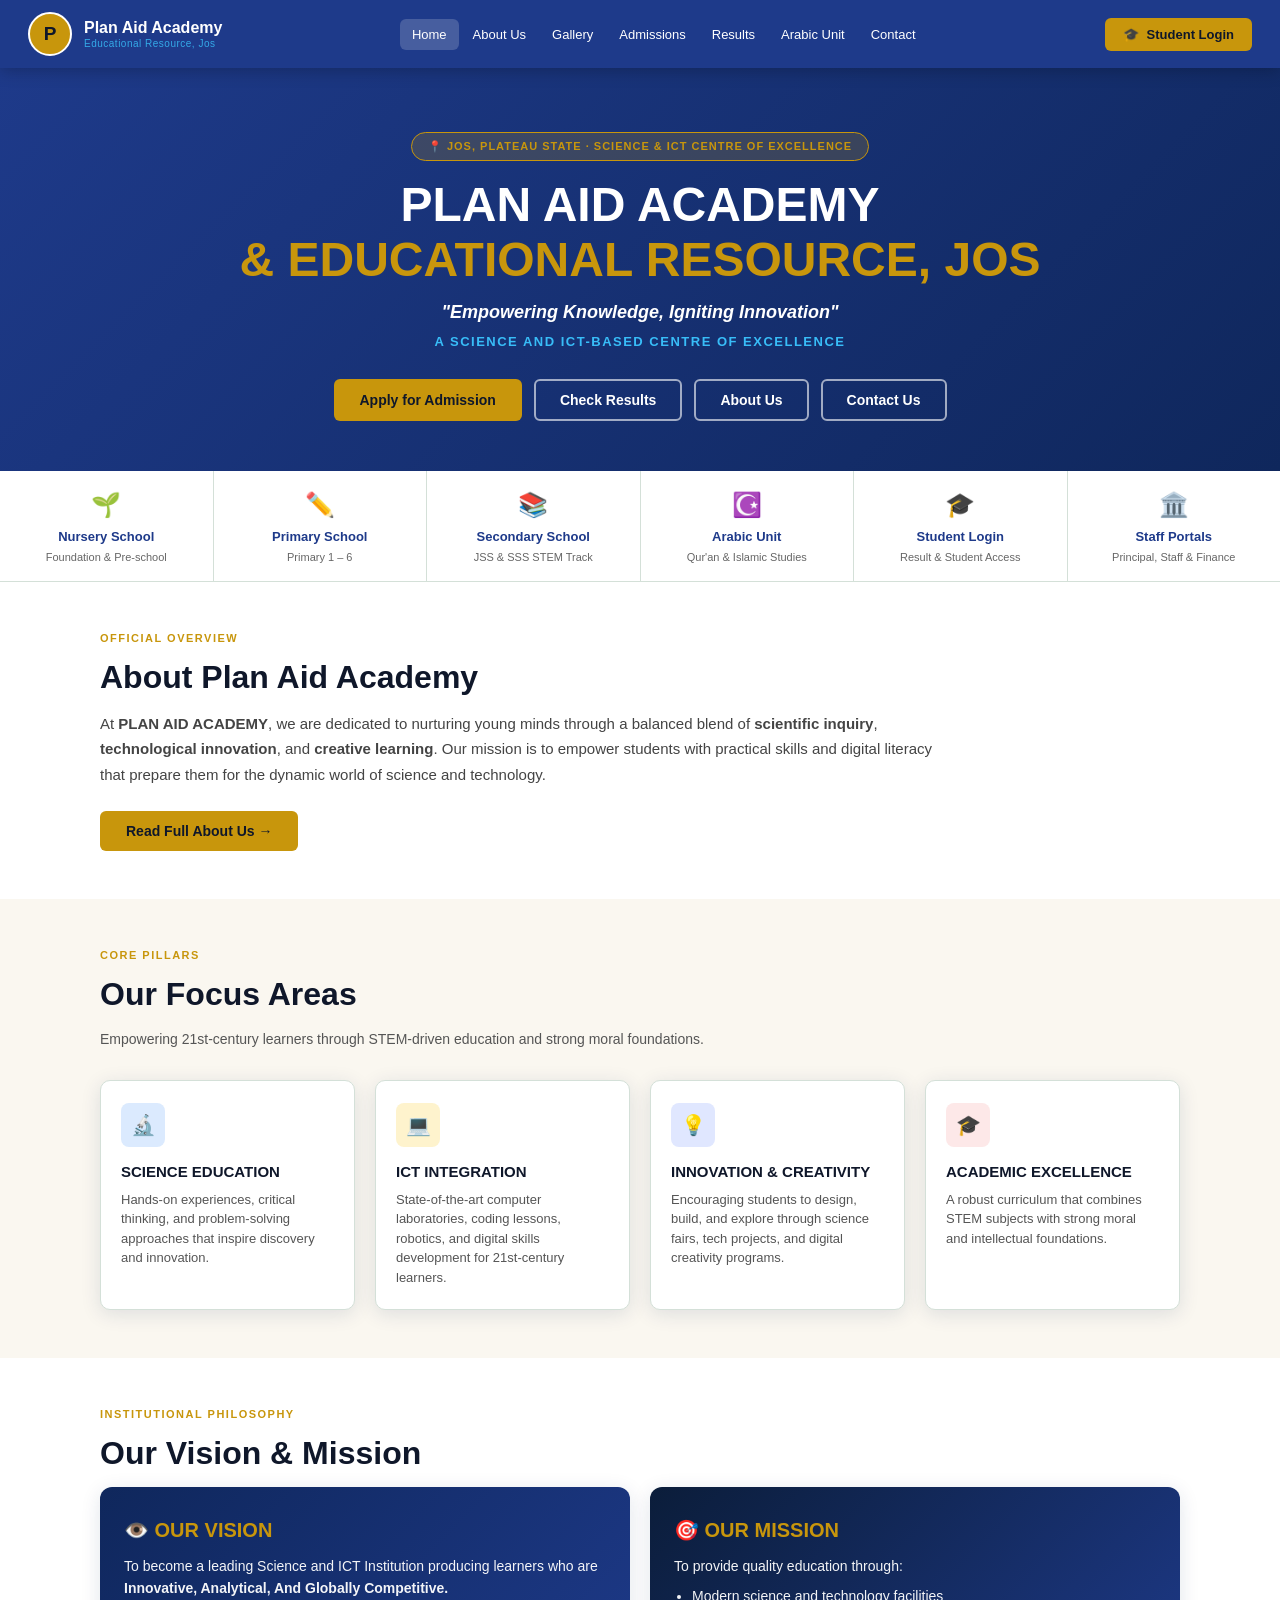
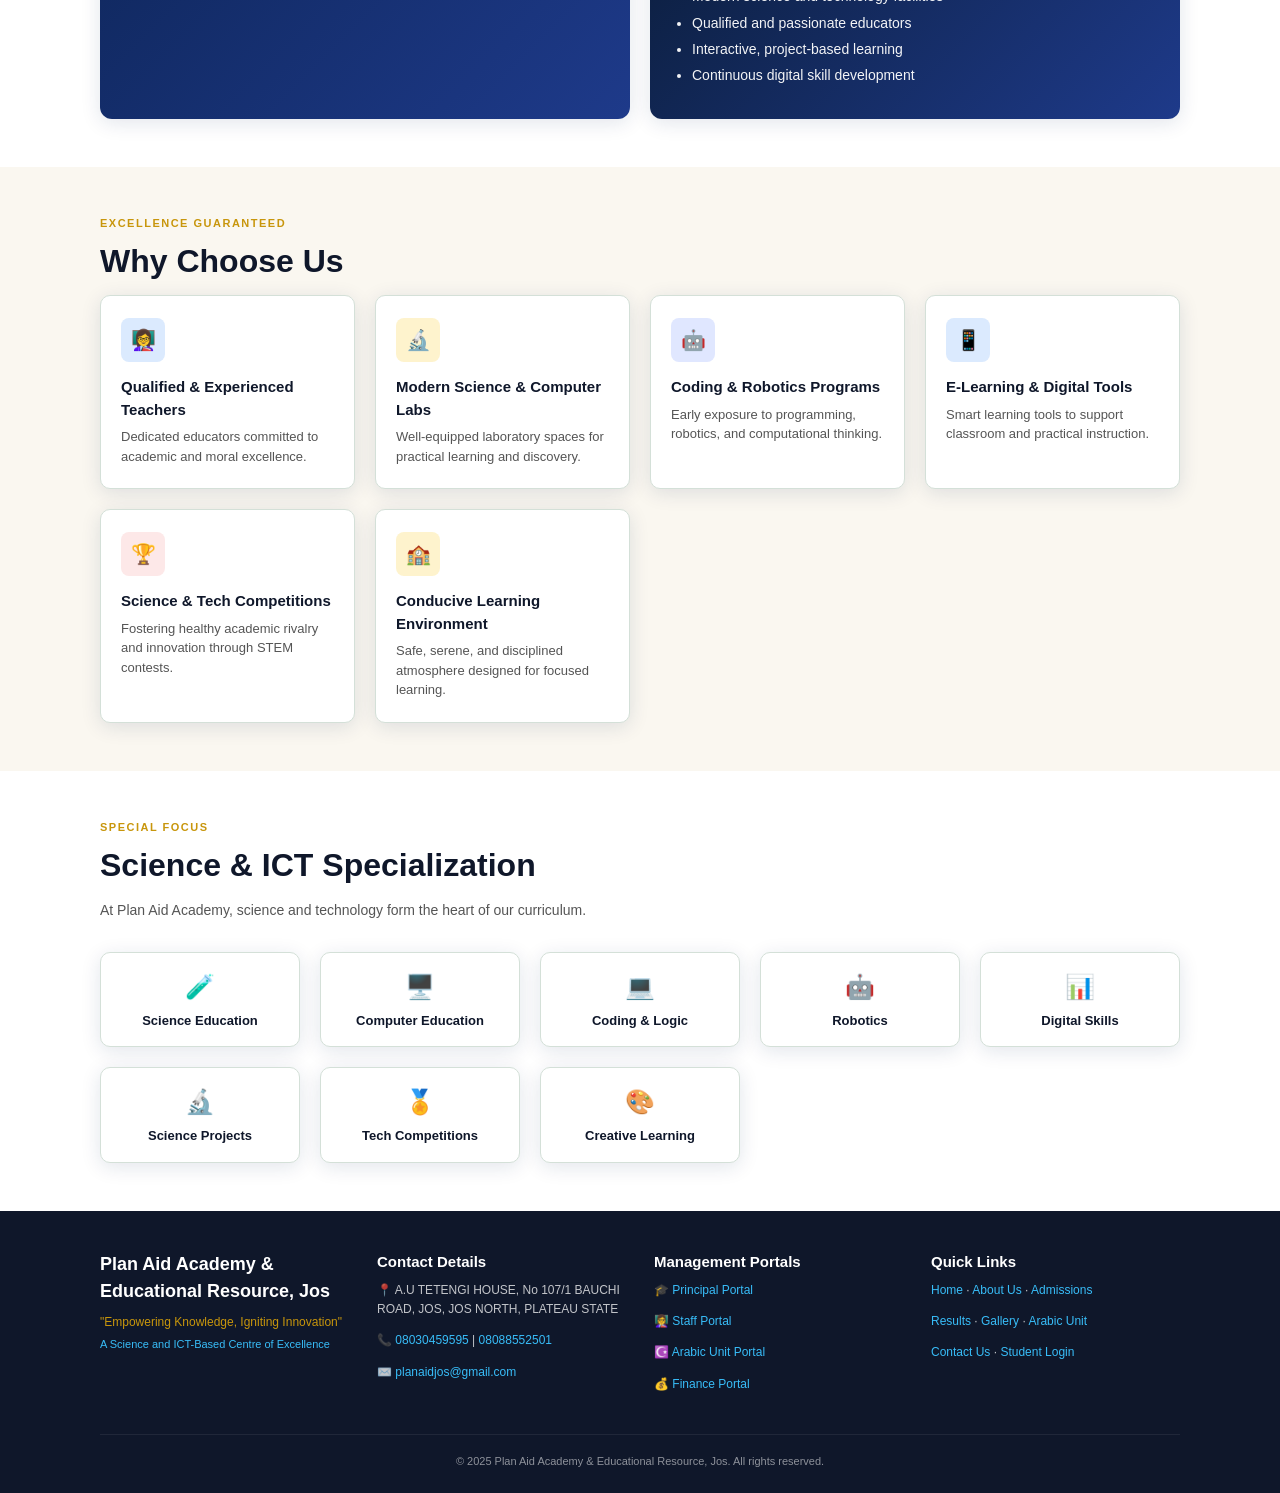
==== commit 23f0e815: "Separate student login in header, admin portals in footer, and update font to Calibri" ====
--- a/index.html
+++ b/index.html
@@ -5,9 +5,10 @@
 <meta name="viewport" content="width=device-width, initial-scale=1.0"/>
 <title>Plan Aid Academy &amp; Educational Resource, Jos | Science &amp; ICT Education</title>
 <meta name="description" content="Plan Aid Academy &amp; Educational Resource, Jos — a Science and ICT-based centre of excellence focused on academic excellence, innovation, creativity, technology and practical learning."/>
-<link href="https://fonts.googleapis.com/css2?family=Playfair+Display:wght@700;900&family=DM+Sans:wght@300;400;500;600;700&family=Amiri:wght@400;700&display=swap" rel="stylesheet"/>
+<link href="https://fonts.googleapis.com/css2?family=Amiri:wght@400;700&display=swap" rel="stylesheet"/>
 <style>
   :root {
+    --font-main: 'Calibri', Carlito, 'Segoe UI', Arial, sans-serif;
     --green: #1e3a8a;
     --navy: #0f275c;
     --gold: #c8960c;
@@ -23,7 +24,8 @@
     --shadow: 0 4px 20px rgba(15,39,92,0.12);
   }
   * { box-sizing: border-box; margin: 0; padding: 0; }
-  body { font-family: 'DM Sans', sans-serif; background: var(--cream); color: var(--dark); min-height: 100vh; line-height: 1.5; }
+  body, button, input, select, textarea, h1, h2, h3, h4, h5, h6 { font-family: var(--font-main); }
+  body { background: var(--cream); color: var(--dark); min-height: 100vh; line-height: 1.5; }
   
   .page { display: none; min-height: 100vh; animation: fadeIn .3s ease; }
   .page.active { display: block; }
@@ -32,11 +34,11 @@
   /* Navigation */
   nav { background: var(--green); color: #fff; display: flex; align-items: center; justify-content: space-between; padding: 0 28px; height: 68px; position: sticky; top: 0; z-index: 100; box-shadow: 0 2px 16px rgba(0,0,0,0.25); }
   .nav-brand { display: flex; align-items: center; gap: 12px; cursor: pointer; text-decoration: none; color: inherit; }
-  .nav-logo { width: 44px; height: 44px; border-radius: 50%; background: var(--gold); display: flex; align-items: center; justify-content: center; font-family: 'Playfair Display', serif; font-weight: 900; font-size: 19px; color: var(--dark); border: 2px solid #fff; flex-shrink: 0; }
-  .nav-title { font-family: 'Playfair Display', serif; font-size: 16px; font-weight: 700; line-height: 1.2; }
-  .nav-title small { display: block; font-family: 'DM Sans', sans-serif; font-size: 10px; font-weight: 400; opacity: 0.85; letter-spacing: 0.5px; color: var(--sky); }
+  .nav-logo { width: 44px; height: 44px; border-radius: 50%; background: var(--gold); display: flex; align-items: center; justify-content: center; font-weight: 900; font-size: 19px; color: var(--dark); border: 2px solid #fff; flex-shrink: 0; }
+  .nav-title { font-size: 16px; font-weight: 700; line-height: 1.2; }
+  .nav-title small { display: block; font-size: 10px; font-weight: 400; opacity: 0.85; letter-spacing: 0.5px; color: var(--sky); }
   .nav-links { display: flex; gap: 2px; align-items: center; }
-  .nav-links button { background: none; border: none; color: #fff; padding: 8px 12px; border-radius: 6px; cursor: pointer; font-family: 'DM Sans', sans-serif; font-size: 13px; font-weight: 500; transition: background .2s; }
+  .nav-links button { background: none; border: none; color: #fff; padding: 8px 12px; border-radius: 6px; cursor: pointer; font-size: 13px; font-weight: 500; transition: background .2s; }
   .nav-links button:hover, .nav-links button.active { background: rgba(255,255,255,0.18); }
   .nav-right { display: flex; align-items: center; gap: 10px; }
   .btn-login { background: var(--gold); color: var(--dark); border: none; padding: 9px 18px; border-radius: 6px; font-weight: 700; font-size: 13px; cursor: pointer; transition: opacity .2s; }
@@ -45,15 +47,15 @@
   /* Hero */
   .hero { background: linear-gradient(135deg, var(--green) 0%, var(--navy) 100%); color: #fff; padding: 64px 24px 50px; text-align: center; position: relative; overflow: hidden; }
   .hero-badge { display: inline-block; background: rgba(200,150,12,0.2); border: 1px solid var(--gold); color: var(--gold); padding: 5px 16px; border-radius: 20px; font-size: 11px; font-weight: 700; letter-spacing: 1px; text-transform: uppercase; margin-bottom: 16px; }
-  .hero h1 { font-family: 'Playfair Display', serif; font-size: clamp(26px, 4.5vw, 48px); font-weight: 900; line-height: 1.15; margin-bottom: 12px; }
+  .hero h1 { font-size: clamp(26px, 4.5vw, 48px); font-weight: 900; line-height: 1.15; margin-bottom: 12px; }
   .hero h1 span { color: var(--gold); }
   .hero-motto { font-size: 18px; font-weight: 600; color: #fff; margin-bottom: 6px; font-style: italic; }
   .hero-tagline { font-size: 13px; font-weight: 700; letter-spacing: 1.5px; text-transform: uppercase; color: var(--sky); margin-bottom: 28px; }
   .hero-btns { display: flex; gap: 12px; justify-content: center; flex-wrap: wrap; }
   
-  .btn-primary { background: var(--gold); color: var(--dark); border: none; padding: 12px 26px; border-radius: 6px; font-weight: 700; font-size: 14px; cursor: pointer; transition: all .2s; font-family: 'DM Sans', sans-serif; text-decoration: none; display: inline-flex; align-items: center; justify-content: center; }
+  .btn-primary { background: var(--gold); color: var(--dark); border: none; padding: 12px 26px; border-radius: 6px; font-weight: 700; font-size: 14px; cursor: pointer; transition: all .2s; text-decoration: none; display: inline-flex; align-items: center; justify-content: center; }
   .btn-primary:hover { background: #e0a80e; transform: translateY(-1px); }
-  .btn-outline { background: transparent; color: #fff; border: 2px solid rgba(255,255,255,0.6); padding: 11px 24px; border-radius: 6px; font-weight: 600; font-size: 14px; cursor: pointer; transition: all .2s; font-family: 'DM Sans', sans-serif; }
+  .btn-outline { background: transparent; color: #fff; border: 2px solid rgba(255,255,255,0.6); padding: 11px 24px; border-radius: 6px; font-weight: 600; font-size: 14px; cursor: pointer; transition: all .2s; }
   .btn-outline:hover { border-color: #fff; background: rgba(255,255,255,0.12); }
   
   /* Units Strip */
@@ -70,7 +72,7 @@
   .section-alt { background: #fff; }
   .container { max-width: 1080px; margin: 0 auto; }
   .section-label { font-size: 11px; font-weight: 700; letter-spacing: 1.5px; text-transform: uppercase; color: var(--gold); margin-bottom: 6px; }
-  .section-title { font-family: 'Playfair Display', serif; font-size: clamp(22px, 3vw, 32px); font-weight: 700; color: var(--dark); margin-bottom: 10px; }
+  .section-title { font-size: clamp(22px, 3vw, 32px); font-weight: 700; color: var(--dark); margin-bottom: 10px; }
   .section-sub { font-size: 14px; color: #555; max-width: 650px; line-height: 1.6; margin-bottom: 30px; }
   
   .cards-grid { display: grid; grid-template-columns: repeat(auto-fill, minmax(240px, 1fr)); gap: 20px; }
@@ -84,22 +86,22 @@
   /* Vision & Mission Box */
   .vm-grid { display: grid; grid-template-columns: repeat(auto-fit, minmax(300px, 1fr)); gap: 20px; margin-top: 10px; }
   .vm-card { background: linear-gradient(135deg, var(--navy) 0%, var(--green) 100%); color: #fff; border-radius: 12px; padding: 28px 24px; box-shadow: var(--shadow); }
-  .vm-card h3 { font-family: 'Playfair Display', serif; font-size: 20px; color: var(--gold); margin-bottom: 10px; display: flex; align-items: center; gap: 8px; }
+  .vm-card h3 { font-size: 20px; color: var(--gold); margin-bottom: 10px; display: flex; align-items: center; gap: 8px; }
   .vm-card p, .vm-card ul { font-size: 14px; line-height: 1.6; opacity: 0.95; }
   .vm-card ul { margin-left: 18px; margin-top: 8px; }
   .vm-card li { margin-bottom: 4px; }
   
   /* Forms & Slips */
   .form-page { max-width: 680px; margin: 0 auto; background: #fff; border-radius: 12px; padding: 32px; box-shadow: var(--shadow); border: 1px solid var(--border); }
-  .form-page h2 { font-family: 'Playfair Display', serif; font-size: 24px; margin-bottom: 4px; color: var(--dark); }
+  .form-page h2 { font-size: 24px; margin-bottom: 4px; color: var(--dark); }
   .form-page .sub { font-size: 13px; color: #666; margin-bottom: 24px; }
   .form-row { display: grid; grid-template-columns: 1fr 1fr; gap: 14px; }
   .form-group { margin-bottom: 14px; }
   .form-group label { display: block; font-size: 12px; font-weight: 700; color: var(--dark); margin-bottom: 4px; }
-  .form-group input, .form-group select, .form-group textarea { width: 100%; padding: 10px 12px; border: 1.5px solid var(--border); border-radius: 6px; font-family: 'DM Sans', sans-serif; font-size: 13px; color: var(--dark); background: var(--cream); }
+  .form-group input, .form-group select, .form-group textarea { width: 100%; padding: 10px 12px; border: 1.5px solid var(--border); border-radius: 6px; font-size: 13px; color: var(--dark); background: var(--cream); }
   .form-group input:focus, .form-group select:focus, .form-group textarea:focus { outline: none; border-color: var(--green); background: #fff; }
   .form-group textarea { resize: vertical; min-height: 80px; }
-  .btn-submit { width: 100%; padding: 12px; background: var(--green); color: #fff; border: none; border-radius: 6px; font-size: 14px; font-weight: 700; cursor: pointer; font-family: 'DM Sans', sans-serif; transition: background .2s; margin-top: 6px; }
+  .btn-submit { width: 100%; padding: 12px; background: var(--green); color: #fff; border: none; border-radius: 6px; font-size: 14px; font-weight: 700; cursor: pointer; transition: background .2s; margin-top: 6px; }
   .btn-submit:hover { background: var(--navy); }
   
   /* Dashboards */
@@ -113,11 +115,11 @@
   .dash-nav a:hover, .dash-nav a.active { color: #fff; background: rgba(255,255,255,0.08); border-left-color: var(--gold); }
   .dash-content { padding: 28px; background: var(--cream); overflow-y: auto; }
   .dash-header { display: flex; align-items: center; justify-content: space-between; margin-bottom: 24px; }
-  .dash-header h2 { font-family: 'Playfair Display', serif; font-size: 22px; color: var(--dark); }
+  .dash-header h2 { font-size: 22px; color: var(--dark); }
   
   .dash-cards { display: grid; grid-template-columns: repeat(auto-fill, minmax(180px, 1fr)); gap: 16px; margin-bottom: 24px; }
   .dash-card { background: #fff; border-radius: 8px; padding: 16px; box-shadow: var(--shadow); border-bottom: 3px solid var(--green); }
-  .dash-card .dc-val { font-family: 'Playfair Display', serif; font-size: 26px; font-weight: 900; color: var(--green); }
+  .dash-card .dc-val { font-size: 26px; font-weight: 900; color: var(--green); }
   .dash-card .dc-lbl { font-size: 11px; color: #666; margin-top: 2px; }
   
   .table-wrap { background: #fff; border-radius: 8px; box-shadow: var(--shadow); overflow: hidden; margin-bottom: 20px; border: 1px solid var(--border); }
@@ -138,18 +140,18 @@
   .modal-overlay.open { display: flex; }
   .modal { background: #fff; border-radius: 12px; padding: 32px; width: 90%; max-width: 400px; position: relative; box-shadow: 0 16px 40px rgba(0,0,0,0.3); }
   .modal-close { position: absolute; top: 12px; right: 14px; background: none; border: none; font-size: 20px; cursor: pointer; color: #888; }
-  .modal h2 { font-family: 'Playfair Display', serif; font-size: 22px; margin-bottom: 4px; }
+  .modal h2 { font-size: 22px; margin-bottom: 4px; }
   .modal .sub { font-size: 12px; color: #666; margin-bottom: 18px; }
   
   .role-tabs { display: flex; gap: 6px; flex-wrap: wrap; margin-bottom: 16px; }
-  .role-tab { padding: 6px 10px; border: 1px solid var(--border); border-radius: 4px; font-size: 11px; font-weight: 600; cursor: pointer; transition: all .2s; background: none; font-family: 'DM Sans', sans-serif; }
+  .role-tab { padding: 6px 10px; border: 1px solid var(--border); border-radius: 4px; font-size: 11px; font-weight: 600; cursor: pointer; transition: all .2s; background: none; }
   .role-tab.active { background: var(--green); color: #fff; border-color: var(--green); }
   
   .slip { background: #fff; border: 2px solid var(--green); border-radius: 10px; padding: 24px; max-width: 640px; margin: 0 auto; }
   .slip-header { display: flex; align-items: center; gap: 14px; border-bottom: 2px solid var(--green); padding-bottom: 14px; margin-bottom: 16px; }
-  .slip-logo { width: 50px; height: 50px; border-radius: 50%; background: var(--green); display: flex; align-items: center; justify-content: center; color: #fff; font-family: 'Playfair Display', serif; font-weight: 900; font-size: 20px; flex-shrink: 0; }
+  .slip-logo { width: 50px; height: 50px; border-radius: 50%; background: var(--green); display: flex; align-items: center; justify-content: center; color: #fff; font-weight: 900; font-size: 20px; flex-shrink: 0; }
   .slip-school { flex: 1; }
-  .slip-school h2 { font-family: 'Playfair Display', serif; font-size: 18px; color: var(--green); }
+  .slip-school h2 { font-size: 18px; color: var(--green); }
   .slip-school p { font-size: 11px; color: #666; }
   .slip-no { background: var(--green); color: #fff; padding: 6px 14px; border-radius: 6px; font-size: 12px; font-weight: 700; white-space: nowrap; }
   .slip-row { display: grid; grid-template-columns: 1fr 1fr; gap: 10px; margin-bottom: 10px; }
@@ -157,7 +159,7 @@
   .slip-field .lbl { font-size: 9px; font-weight: 700; text-transform: uppercase; color: #888; margin-bottom: 2px; }
   .slip-field .val { font-size: 13px; font-weight: 600; color: var(--dark); }
   .slip-footer { border-top: 1px solid var(--border); padding-top: 14px; margin-top: 14px; display: flex; justify-content: space-between; align-items: center; font-size: 11px; color: #666; flex-wrap: wrap; gap: 8px; }
-  .btn-print { background: var(--green); color: #fff; border: none; padding: 8px 18px; border-radius: 6px; font-weight: 700; cursor: pointer; font-family: 'DM Sans', sans-serif; }
+  .btn-print { background: var(--green); color: #fff; border: none; padding: 8px 18px; border-radius: 6px; font-weight: 700; cursor: pointer; }
   
   .arabic-text { font-family: 'Amiri', serif; direction: rtl; font-size: 15px; line-height: 1.6; color: var(--dark); }
   .alert { padding: 12px 16px; border-radius: 6px; font-size: 13px; margin-bottom: 16px; display: flex; align-items: center; gap: 10px; }
@@ -175,7 +177,7 @@
   
   /* Footer */
   footer { background: var(--dark); color: rgba(255,255,255,0.75); padding: 40px 24px 24px; font-size: 13px; }
-  footer h4 { color: #fff; font-family: 'Playfair Display', serif; font-size: 18px; margin-bottom: 8px; }
+  footer h4 { color: #fff; font-size: 18px; margin-bottom: 8px; }
   footer p { line-height: 1.6; margin-bottom: 12px; }
   footer a { color: var(--sky); text-decoration: none; }
   footer a:hover { text-decoration: underline; }
@@ -213,26 +215,49 @@
     <button onclick="showPage('contact')" id="nav-contact">Contact</button>
   </div>
   <div class="nav-right">
-    <button class="btn-login" onclick="openModal()">🔐 Portal Login</button>
+    <button class="btn-login" onclick="openStudentLogin()"><span style="margin-right:4px;">🎓</span> Student Login</button>
   </div>
 </nav>
 
-<!-- LOGIN MODAL -->
-<div class="modal-overlay" id="loginModal">
+<!-- STUDENT LOGIN MODAL -->
+<div class="modal-overlay" id="studentLoginModal">
   <div class="modal">
-    <button class="modal-close" onclick="closeModal()">✕</button>
-    <h2>Portal Login</h2>
-    <p class="sub">Select your account type to continue</p>
+    <button class="modal-close" onclick="closeStudentLogin()">✕</button>
+    <div style="display:flex;align-items:center;gap:10px;margin-bottom:6px;">
+      <span style="font-size:24px;">🎓</span>
+      <h2 style="margin-bottom:0;">Student Login</h2>
+    </div>
+    <p class="sub">Enter your Student ID or Reg No to access your student portal</p>
+    <div class="form-group"><label>Student ID / Reg No</label><input type="text" id="studentUsername" placeholder="e.g. PAA-2023-0047 or PAA-2025-0001"/></div>
+    <div class="form-group"><label>Password / Approval Code</label><input type="password" id="studentPassword" placeholder="Enter password or code"/></div>
+    <button class="btn-submit" onclick="doStudentLogin()">Sign In as Student →</button>
+    <div style="margin-top:14px;padding-top:12px;border-top:1px dashed var(--border);text-align:center;font-size:11px;color:#666;">
+      Staff or Administrator? <a href="#site-footer" onclick="closeStudentLogin(); scrollToFooterPortals();" style="color:var(--green);font-weight:700;text-decoration:none;">Access Management Portals in Footer ↓</a>
+    </div>
+  </div>
+</div>
+
+<!-- MANAGEMENT & STAFF PORTAL MODAL -->
+<div class="modal-overlay" id="portalLoginModal">
+  <div class="modal">
+    <button class="modal-close" onclick="closePortalLogin()">✕</button>
+    <div style="display:flex;align-items:center;gap:10px;margin-bottom:6px;">
+      <span style="font-size:24px;">🏛️</span>
+      <h2 style="margin-bottom:0;">Management Portal</h2>
+    </div>
+    <p class="sub">Select your portal role to continue</p>
     <div class="role-tabs">
-      <button class="role-tab active" onclick="setRole(this,'principal')">🎓 Principal</button>
-      <button class="role-tab" onclick="setRole(this,'staff')">👩‍🏫 Staff</button>
-      <button class="role-tab" onclick="setRole(this,'student')">👨‍🎓 Student</button>
-      <button class="role-tab" onclick="setRole(this,'arabic')">☪️ Arabic</button>
-      <button class="role-tab" onclick="setRole(this,'finance')">💰 Finance</button>
-    </div>
-    <div class="form-group"><label>User ID / Reg No</label><input type="text" id="loginUsername" placeholder="e.g. PAA-ST-001 or PAA-2025-0001"/></div>
-    <div class="form-group"><label>Password / Approval Code</label><input type="password" id="loginPassword" placeholder="Enter password or code"/></div>
-    <button class="btn-submit" onclick="doLogin()">Sign In →</button>
+      <button class="role-tab active" id="tab-principal" onclick="setRole(this,'principal')">🎓 Principal</button>
+      <button class="role-tab" id="tab-staff" onclick="setRole(this,'staff')">👩‍🏫 Staff</button>
+      <button class="role-tab" id="tab-arabic" onclick="setRole(this,'arabic')">☪️ Arabic Unit</button>
+      <button class="role-tab" id="tab-finance" onclick="setRole(this,'finance')">💰 Finance</button>
+    </div>
+    <div class="form-group"><label>Staff / User ID</label><input type="text" id="portalUsername" placeholder="e.g. PAA-ST-001 or Staff ID"/></div>
+    <div class="form-group"><label>Password / Approval Code</label><input type="password" id="portalPassword" placeholder="Enter password or code"/></div>
+    <button class="btn-submit" onclick="doPortalLogin()">Sign In to Portal →</button>
+    <div style="margin-top:14px;padding-top:12px;border-top:1px dashed var(--border);text-align:center;font-size:11px;color:#666;">
+      Are you a student? <a href="javascript:void(0)" onclick="closePortalLogin(); openStudentLogin();" style="color:var(--green);font-weight:700;text-decoration:none;">Go to Student Login ↑</a>
+    </div>
   </div>
 </div>
 
@@ -272,7 +297,8 @@
     <div class="unit-card" onclick="showPage('admission')"><div class="unit-icon">✏️</div><h4>Primary School</h4><p>Primary 1 – 6</p></div>
     <div class="unit-card" onclick="showPage('admission')"><div class="unit-icon">📚</div><h4>Secondary School</h4><p>JSS &amp; SSS STEM Track</p></div>
     <div class="unit-card" onclick="showPage('arabic')"><div class="unit-icon">☪️</div><h4>Arabic Unit</h4><p>Qur'an &amp; Islamic Studies</p></div>
-    <div class="unit-card" onclick="openModal()"><div class="unit-icon">💻</div><h4>Portal Login</h4><p>Staff &amp; Student Access</p></div>
+    <div class="unit-card" onclick="openStudentLogin()"><div class="unit-icon">🎓</div><h4>Student Login</h4><p>Result &amp; Student Access</p></div>
+    <div class="unit-card" onclick="openPortalLogin('principal')"><div class="unit-icon">🏛️</div><h4>Staff Portals</h4><p>Principal, Staff &amp; Finance</p></div>
   </div>
 
   <!-- ABOUT US SUMMARY -->
@@ -377,30 +403,6 @@
     </div>
   </div>
 
-  <footer>
-    <div class="footer-grid">
-      <div>
-        <h4>Plan Aid Academy &amp; Educational Resource, Jos</h4>
-        <p style="font-size:12px;color:var(--gold);margin-bottom:4px;">"Empowering Knowledge, Igniting Innovation"</p>
-        <p style="font-size:11px;color:var(--sky);">A Science and ICT-Based Centre of Excellence</p>
-      </div>
-      <div>
-        <h4 style="font-size:15px">Contact Details</h4>
-        <p style="font-size:12px">📍 A.U TETENGI HOUSE, No 107/1 BAUCHI ROAD, JOS, JOS NORTH, PLATEAU STATE</p>
-        <p style="font-size:12px">📞 <a href="tel:08030459595">08030459595</a> | <a href="tel:08088552501">08088552501</a></p>
-        <p style="font-size:12px">✉️ <a href="mailto:planaidjos@gmail.com">planaidjos@gmail.com</a></p>
-      </div>
-      <div>
-        <h4 style="font-size:15px">Quick Links</h4>
-        <p style="font-size:12px"><a href="#" onclick="showPage('home')">Home</a> · <a href="#" onclick="showPage('about')">About Us</a> · <a href="#" onclick="showPage('admission')">Admissions</a></p>
-        <p style="font-size:12px"><a href="#" onclick="showPage('results')">Results</a> · <a href="#" onclick="showPage('gallery')">Gallery</a> · <a href="#" onclick="showPage('arabic')">Arabic Unit</a></p>
-        <p style="font-size:12px"><a href="#" onclick="showPage('contact')">Contact Us</a> · <a href="#" onclick="openModal()">Portal Login</a></p>
-      </div>
-    </div>
-    <div class="footer-bottom">
-      &copy; 2025 Plan Aid Academy &amp; Educational Resource, Jos. All rights reserved.
-    </div>
-  </footer>
 </div>
 
 <!-- ABOUT US PAGE -->
@@ -691,6 +693,39 @@
     </div>
   </div>
 </div>
+
+<!-- SITE FOOTER WITH PORTALS -->
+<footer id="site-footer">
+  <div class="footer-grid">
+    <div>
+      <h4>Plan Aid Academy &amp; Educational Resource, Jos</h4>
+      <p style="font-size:12px;color:var(--gold);margin-bottom:4px;">"Empowering Knowledge, Igniting Innovation"</p>
+      <p style="font-size:11px;color:var(--sky);">A Science and ICT-Based Centre of Excellence</p>
+    </div>
+    <div>
+      <h4 style="font-size:15px">Contact Details</h4>
+      <p style="font-size:12px">📍 A.U TETENGI HOUSE, No 107/1 BAUCHI ROAD, JOS, JOS NORTH, PLATEAU STATE</p>
+      <p style="font-size:12px">📞 <a href="tel:08030459595">08030459595</a> | <a href="tel:08088552501">08088552501</a></p>
+      <p style="font-size:12px">✉️ <a href="mailto:planaidjos@gmail.com">planaidjos@gmail.com</a></p>
+    </div>
+    <div>
+      <h4 style="font-size:15px">Management Portals</h4>
+      <p style="font-size:12px"><a href="javascript:void(0)" onclick="openPortalLogin('principal')">🎓 Principal Portal</a></p>
+      <p style="font-size:12px"><a href="javascript:void(0)" onclick="openPortalLogin('staff')">👩‍🏫 Staff Portal</a></p>
+      <p style="font-size:12px"><a href="javascript:void(0)" onclick="openPortalLogin('arabic')">☪️ Arabic Unit Portal</a></p>
+      <p style="font-size:12px"><a href="javascript:void(0)" onclick="openPortalLogin('finance')">💰 Finance Portal</a></p>
+    </div>
+    <div>
+      <h4 style="font-size:15px">Quick Links</h4>
+      <p style="font-size:12px"><a href="#" onclick="showPage('home')">Home</a> · <a href="#" onclick="showPage('about')">About Us</a> · <a href="#" onclick="showPage('admission')">Admissions</a></p>
+      <p style="font-size:12px"><a href="#" onclick="showPage('results')">Results</a> · <a href="#" onclick="showPage('gallery')">Gallery</a> · <a href="#" onclick="showPage('arabic')">Arabic Unit</a></p>
+      <p style="font-size:12px"><a href="#" onclick="showPage('contact')">Contact Us</a> · <a href="javascript:void(0)" onclick="openStudentLogin()">Student Login</a></p>
+    </div>
+  </div>
+  <div class="footer-bottom">
+    &copy; 2025 Plan Aid Academy &amp; Educational Resource, Jos. All rights reserved.
+  </div>
+</footer>
 
 <!-- DASHBOARD PAGE -->
 <div class="page" id="page-dashboard">
@@ -840,6 +875,15 @@
   const navBtn = document.getElementById('nav-' + pageId);
   if (navBtn) navBtn.classList.add('active');
 
+  const sharedFooter = document.getElementById('site-footer');
+  if (sharedFooter) {
+    if (pageId === 'dashboard') {
+      sharedFooter.style.display = 'none';
+    } else {
+      sharedFooter.style.display = 'block';
+    }
+  }
+
   window.scrollTo({ top: 0, behavior: 'smooth' });
 }
 
@@ -855,11 +899,36 @@
   });
 }
 
-function openModal() { document.getElementById('loginModal').classList.add('open'); }
-function closeModal() { document.getElementById('loginModal').classList.remove('open'); }
+function openStudentLogin() {
+  document.getElementById('studentLoginModal').classList.add('open');
+}
+
+function closeStudentLogin() {
+  document.getElementById('studentLoginModal').classList.remove('open');
+}
+
+function openPortalLogin(role = 'principal') {
+  currentRole = role;
+  document.querySelectorAll('#portalLoginModal .role-tab').forEach(t => t.classList.remove('active'));
+  const targetTab = document.getElementById('tab-' + role);
+  if (targetTab) targetTab.classList.add('active');
+  document.getElementById('portalLoginModal').classList.add('open');
+}
+
+function closePortalLogin() {
+  document.getElementById('portalLoginModal').classList.remove('open');
+}
+
+function scrollToFooterPortals() {
+  const footer = document.getElementById('site-footer');
+  if (footer) footer.scrollIntoView({ behavior: 'smooth' });
+}
+
+function openModal() { openPortalLogin('principal'); }
+function closeModal() { closeStudentLogin(); closePortalLogin(); }
 
 function setRole(btn, role) {
-  document.querySelectorAll('.role-tab').forEach(t => t.classList.remove('active'));
+  document.querySelectorAll('#portalLoginModal .role-tab').forEach(t => t.classList.remove('active'));
   btn.classList.add('active');
   currentRole = role;
 }
@@ -882,10 +951,42 @@
   saveRegisteredUsers(users);
 }
 
-function doLogin() {
-  const userVal = document.getElementById('loginUsername').value.trim();
-  const passVal = document.getElementById('loginPassword').value.trim();
+function doStudentLogin() {
+  const userVal = document.getElementById('studentUsername').value.trim();
+  const passVal = document.getElementById('studentPassword').value.trim();
   const registeredUsers = getRegisteredUsers();
+  
+  const matchedUser = registeredUsers.find(u => 
+    (u.userType === 'student' || u.role === 'student') &&
+    u.username.toLowerCase() === userVal.toLowerCase() && 
+    (u.approvalCode === passVal || passVal === '123456')
+  );
+
+  let userName = userVal || 'Student User';
+  let userRoleLabel = 'Student Portal Access';
+
+  if (matchedUser) {
+    userName = matchedUser.name;
+    userRoleLabel = (matchedUser.roleLabel || 'Student') + ' (' + (matchedUser.unit || 'General Track') + ')';
+  }
+
+  activePortalUserType = 'student';
+  activeAllowedSections = ['results'];
+
+  document.getElementById('dashName').textContent = userName;
+  document.getElementById('dashRole').textContent = userRoleLabel;
+  document.getElementById('dashAvatar').textContent = userName.charAt(0).toUpperCase();
+
+  closeStudentLogin();
+  showPage('dashboard');
+  showDashSection('results');
+}
+
+function doPortalLogin() {
+  const userVal = document.getElementById('portalUsername').value.trim();
+  const passVal = document.getElementById('portalPassword').value.trim();
+  const registeredUsers = getRegisteredUsers();
+  
   const matchedUser = registeredUsers.find(u => 
     u.username.toLowerCase() === userVal.toLowerCase() && 
     (u.approvalCode === passVal || passVal === '123456')
@@ -893,7 +994,13 @@
 
   let userType = currentRole;
   let userName = 'Authorized User';
-  let userRoleLabel = 'Staff Portal Access';
+  const roleTitles = {
+    principal: "Principal's Office",
+    staff: "Staff Member",
+    arabic: "Arabic Unit Officer",
+    finance: "Finance Director"
+  };
+  let userRoleLabel = (roleTitles[currentRole] || currentRole) + ' Portal Access';
   let defaultSec = 'overview';
 
   if (matchedUser) {
@@ -908,10 +1015,16 @@
   activePortalUserType = userType;
   if (userType === 'principal') {
     activeAllowedSections = ['overview','students','staff','admissions','results','finance'];
+    defaultSec = 'overview';
   } else if (userType === 'staff') {
     activeAllowedSections = ['overview','students','admissions','results'];
-  } else if (userType === 'student') {
-    activeAllowedSections = ['results'];
+    defaultSec = 'overview';
+  } else if (userType === 'arabic') {
+    activeAllowedSections = ['overview','students','results'];
+    defaultSec = 'overview';
+  } else if (userType === 'finance') {
+    activeAllowedSections = ['overview','finance'];
+    defaultSec = 'finance';
   } else {
     activeAllowedSections = ['overview','students','results'];
   }
@@ -920,9 +1033,13 @@
   document.getElementById('dashRole').textContent = userRoleLabel;
   document.getElementById('dashAvatar').textContent = userName.charAt(0).toUpperCase();
 
-  closeModal();
+  closePortalLogin();
   showPage('dashboard');
   showDashSection(defaultSec);
+}
+
+function doLogin() {
+  doPortalLogin();
 }
 
 function logOut() {
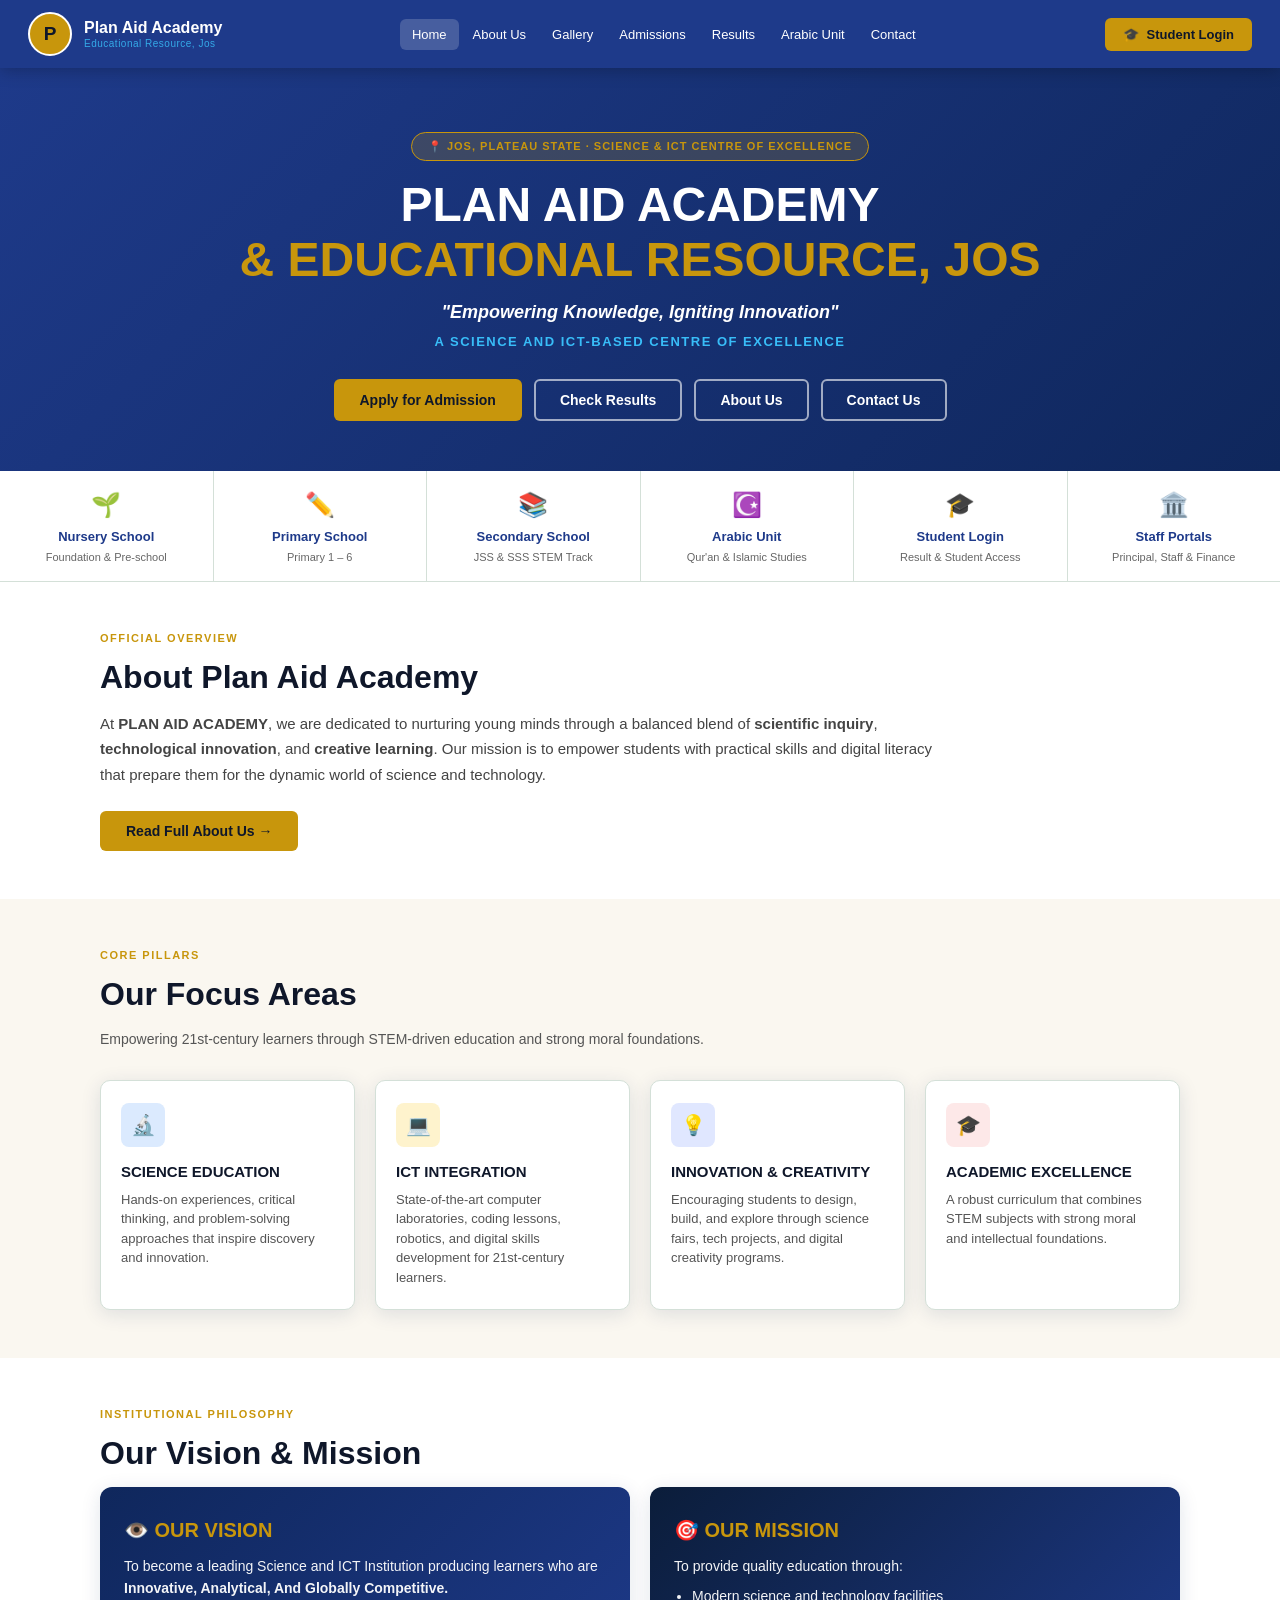
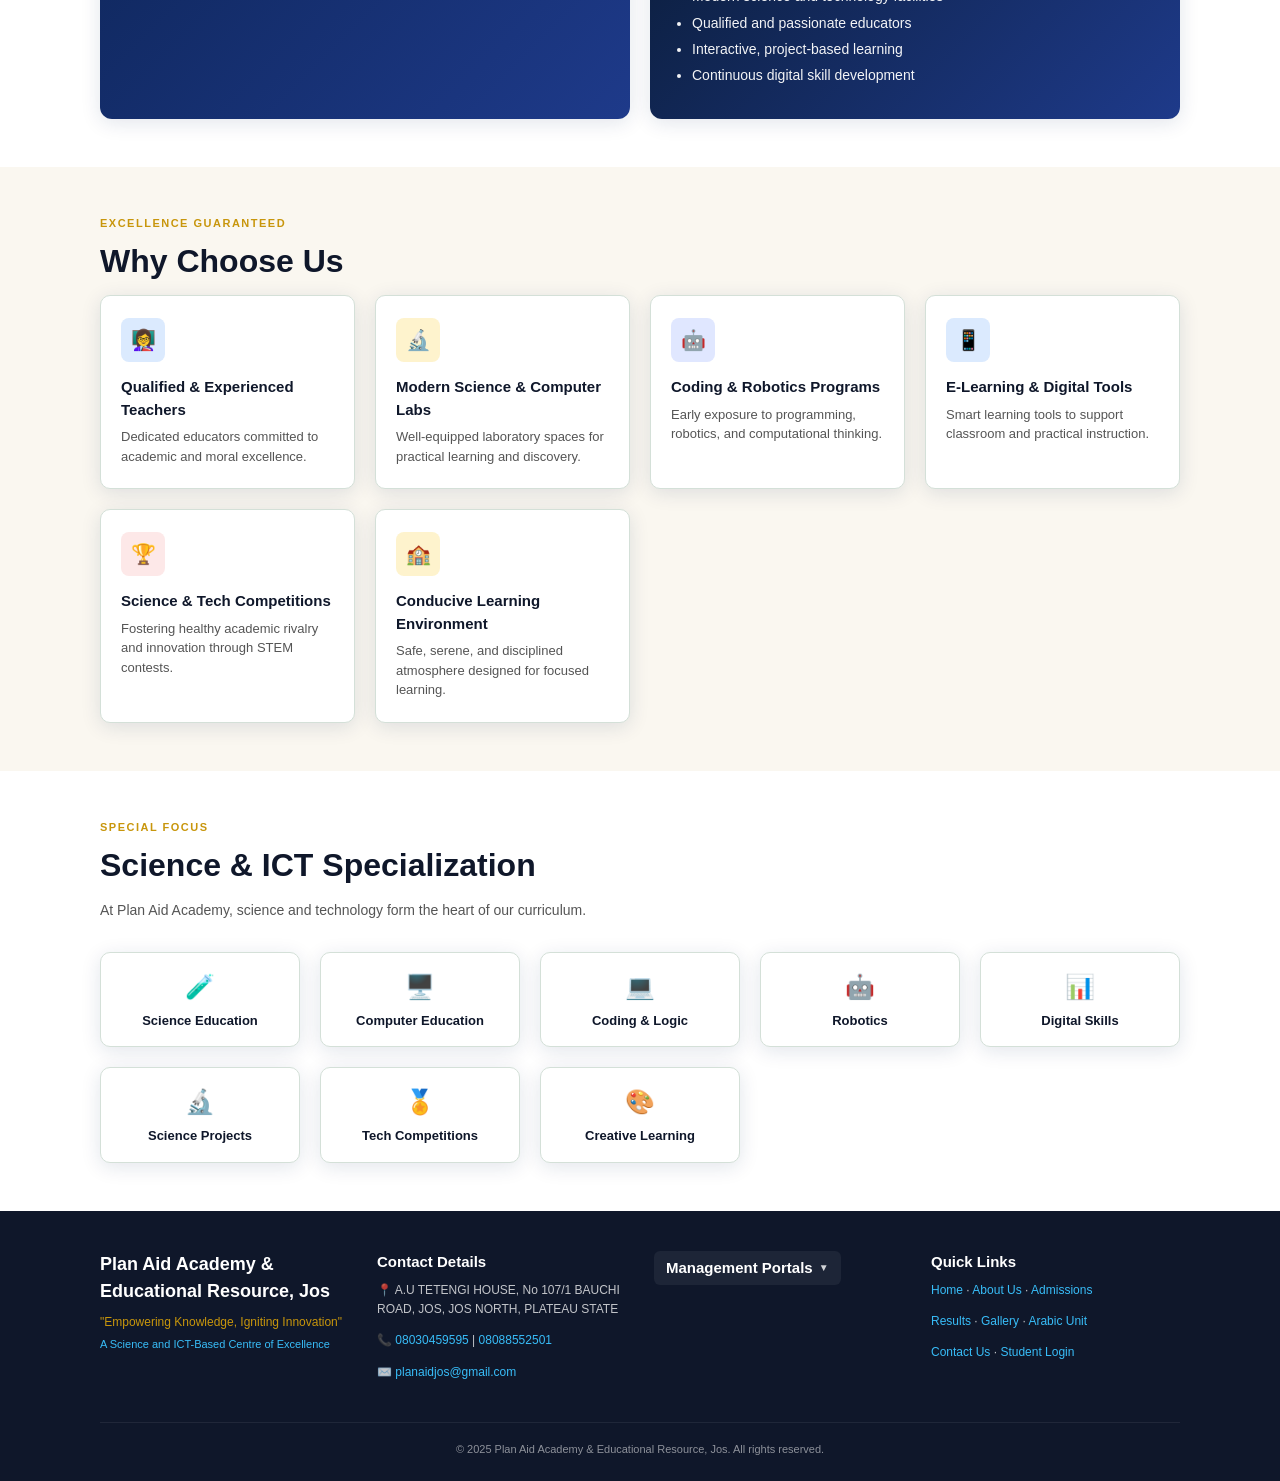
==== commit 53a60443: "Hide management portals in footer until header click" ====
--- a/index.html
+++ b/index.html
@@ -181,6 +181,7 @@
   footer p { line-height: 1.6; margin-bottom: 12px; }
   footer a { color: var(--sky); text-decoration: none; }
   footer a:hover { text-decoration: underline; }
+  #mgmt-portals-toggle:hover { background: rgba(255,255,255,0.12) !important; color: var(--gold); }
   .footer-grid { max-width: 1080px; margin: 0 auto; display: grid; grid-template-columns: repeat(auto-fit, minmax(220px, 1fr)); gap: 28px; margin-bottom: 28px; }
   .footer-bottom { border-top: 1px solid rgba(255,255,255,0.1); padding-top: 18px; text-align: center; font-size: 11px; opacity: 0.7; max-width: 1080px; margin: 0 auto; }
   
@@ -709,11 +710,16 @@
       <p style="font-size:12px">✉️ <a href="mailto:planaidjos@gmail.com">planaidjos@gmail.com</a></p>
     </div>
     <div>
-      <h4 style="font-size:15px">Management Portals</h4>
-      <p style="font-size:12px"><a href="javascript:void(0)" onclick="openPortalLogin('principal')">🎓 Principal Portal</a></p>
-      <p style="font-size:12px"><a href="javascript:void(0)" onclick="openPortalLogin('staff')">👩‍🏫 Staff Portal</a></p>
-      <p style="font-size:12px"><a href="javascript:void(0)" onclick="openPortalLogin('arabic')">☪️ Arabic Unit Portal</a></p>
-      <p style="font-size:12px"><a href="javascript:void(0)" onclick="openPortalLogin('finance')">💰 Finance Portal</a></p>
+      <h4 id="mgmt-portals-toggle" onclick="toggleManagementPortals()" style="font-size:15px; cursor:pointer; user-select:none; display:inline-flex; align-items:center; gap:6px; background:rgba(255,255,255,0.06); padding:6px 12px; border-radius:6px; transition:all 0.2s ease;">
+        <span>Management Portals</span>
+        <span id="mgmt-portals-arrow" style="font-size:10px; transition:transform 0.3s ease; opacity:0.8;">▼</span>
+      </h4>
+      <div id="mgmt-portals-container" style="display:none; margin-top:10px;">
+        <p style="font-size:12px"><a href="javascript:void(0)" onclick="openPortalLogin('principal')">🎓 Principal Portal</a></p>
+        <p style="font-size:12px"><a href="javascript:void(0)" onclick="openPortalLogin('staff')">👩‍🏫 Staff Portal</a></p>
+        <p style="font-size:12px"><a href="javascript:void(0)" onclick="openPortalLogin('arabic')">☪️ Arabic Unit Portal</a></p>
+        <p style="font-size:12px"><a href="javascript:void(0)" onclick="openPortalLogin('finance')">💰 Finance Portal</a></p>
+      </div>
     </div>
     <div>
       <h4 style="font-size:15px">Quick Links</h4>
@@ -919,7 +925,25 @@
   document.getElementById('portalLoginModal').classList.remove('open');
 }
 
+function toggleManagementPortals(forceShow) {
+  const container = document.getElementById('mgmt-portals-container');
+  const arrow = document.getElementById('mgmt-portals-arrow');
+  if (!container) return;
+  
+  const isHidden = container.style.display === 'none' || container.style.display === '';
+  const shouldShow = (forceShow !== undefined) ? forceShow : isHidden;
+  
+  if (shouldShow) {
+    container.style.display = 'block';
+    if (arrow) arrow.style.transform = 'rotate(180deg)';
+  } else {
+    container.style.display = 'none';
+    if (arrow) arrow.style.transform = 'rotate(0deg)';
+  }
+}
+
 function scrollToFooterPortals() {
+  toggleManagementPortals(true);
   const footer = document.getElementById('site-footer');
   if (footer) footer.scrollIntoView({ behavior: 'smooth' });
 }
